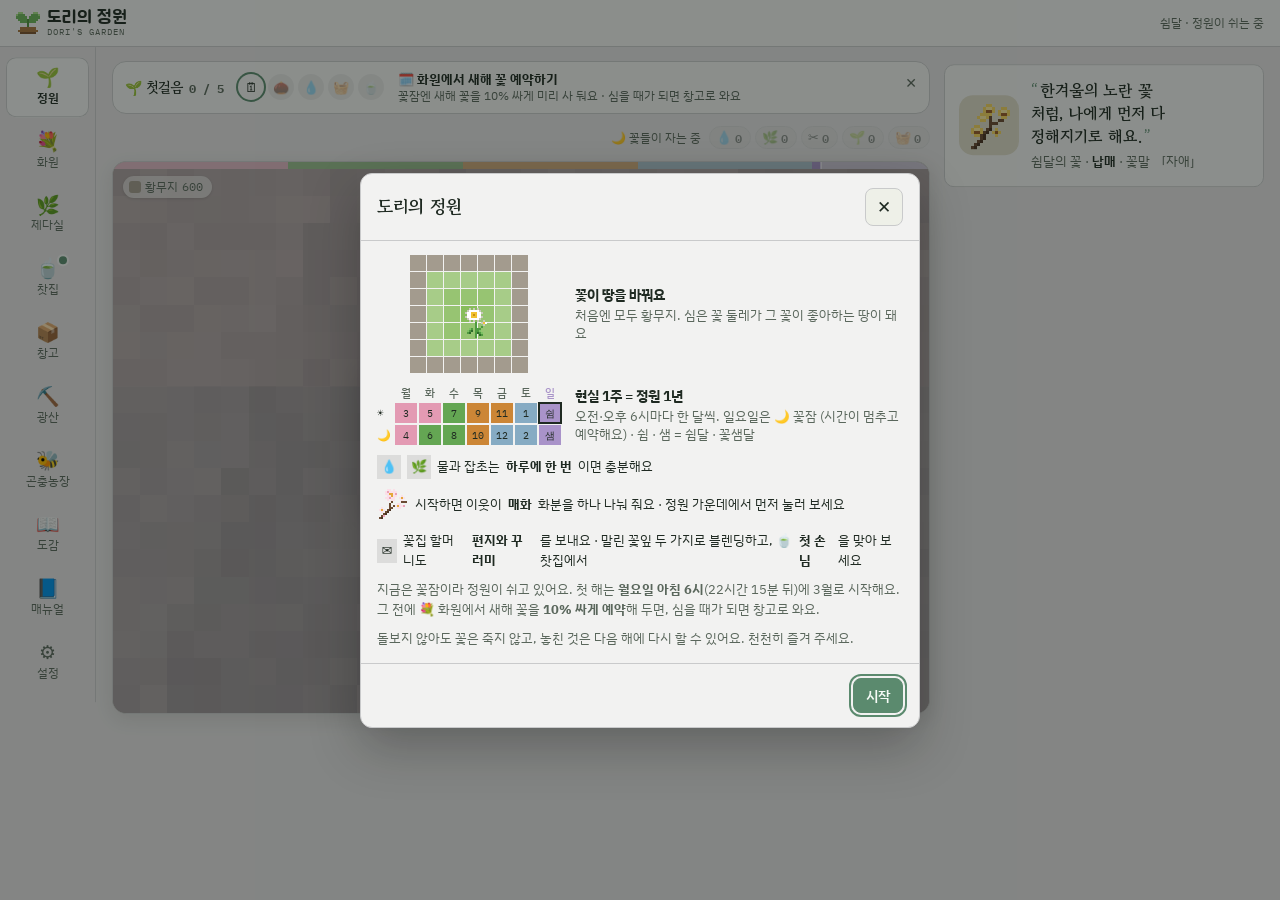
==== flower-land/index.html @ 753d3089 "refactor: index.html의 <style> 1,477줄을 style.css로 분리 — 배포 목록 · 개발 문서 반영 Co-Authored-By: Claude Fable " ====
<!doctype html>
<html lang="ko">
<head>
<meta charset="utf-8">
<meta name="viewport" content="width=device-width, initial-scale=1, viewport-fit=cover">
<meta name="description" content="꽃을 심으면 땅이 그 꽃의 땅으로 바뀌어요. 현실 1주가 정원의 1년인 느린 도트 정원 놀이.">
<meta name="robots" content="index, follow, noai, noimageai">
<link rel="icon" href="data:image/svg+xml,%3Csvg xmlns=%22http://www.w3.org/2000/svg%22 viewBox=%220 0 16 16%22 shape-rendering=%22crispEdges%22%3E%3Crect x=%227%22 y=%224%22 width=%222%22 height=%226%22 fill=%22%234f9a3a%22/%3E%3Crect x=%223%22 y=%223%22 width=%224%22 height=%222%22 fill=%22%238fd16a%22/%3E%3Crect x=%229%22 y=%222%22 width=%224%22 height=%222%22 fill=%22%238fd16a%22/%3E%3Crect x=%223%22 y=%2210%22 width=%2210%22 height=%224%22 fill=%22%23b5653a%22/%3E%3C/svg%3E">
<title>도리의 정원</title>
<!-- 링크 미리보기 (카카오톡 · 페이스북 · X 등). 이미지는 flower-land/tools/make-og.js로 다시 만듦 (10-17) -->
<link rel="canonical" href="https://ff-1204.github.io/doris-garden/">
<meta property="og:type" content="website">
<meta property="og:site_name" content="도리의 정원">
<meta property="og:locale" content="ko_KR">
<meta property="og:title" content="도리의 정원 · Dori's Garden">
<meta property="og:description" content="꽃을 심으면 땅이 그 꽃의 땅으로 바뀌어요. 현실 1주가 정원의 1년인 느린 도트 정원 놀이.">
<meta property="og:url" content="https://ff-1204.github.io/doris-garden/">
<meta property="og:image" content="https://ff-1204.github.io/doris-garden/og.png">
<meta property="og:image:type" content="image/png">
<meta property="og:image:width" content="1200">
<meta property="og:image:height" content="630">
<meta property="og:image:alt" content="꽃이 바꾼 땅 위에 꽃들이 핀 도트 정원과 활짝 열린 나무 대문">
<meta name="twitter:card" content="summary_large_image">
<link rel="preconnect" href="https://fonts.googleapis.com">
<link rel="preconnect" href="https://fonts.gstatic.com" crossorigin>
<link rel="stylesheet" href="https://fonts.googleapis.com/css2?family=Gowun+Batang:wght@400;700&family=Jua&family=IBM+Plex+Sans+KR:wght@400;500;600&family=IBM+Plex+Mono:wght@400;500&display=swap">
<link rel="stylesheet" href="style.css">
</head>
<body>

<div class="app">
  <header class="topbar">
    <button type="button" class="brand" id="brandBtn" title="정원으로" aria-label="도리의 정원 · 정원으로 가기"><svg class="logo-px" viewBox="0 0 11 10" width="24" height="22" shape-rendering="crispEdges" aria-hidden="true"><rect x="1" y="0" width="1" height="1" fill="#a6dc86"/><rect x="2" y="0" width="1" height="1" fill="#a6dc86"/><rect x="8" y="0" width="1" height="1" fill="#a6dc86"/><rect x="9" y="0" width="1" height="1" fill="#a6dc86"/><rect x="0" y="1" width="1" height="1" fill="#a6dc86"/><rect x="1" y="1" width="1" height="1" fill="#6db35a"/><rect x="2" y="1" width="1" height="1" fill="#6db35a"/><rect x="3" y="1" width="1" height="1" fill="#6db35a"/><rect x="7" y="1" width="1" height="1" fill="#6db35a"/><rect x="8" y="1" width="1" height="1" fill="#6db35a"/><rect x="9" y="1" width="1" height="1" fill="#6db35a"/><rect x="10" y="1" width="1" height="1" fill="#a6dc86"/><rect x="0" y="2" width="1" height="1" fill="#6db35a"/><rect x="1" y="2" width="1" height="1" fill="#6db35a"/><rect x="2" y="2" width="1" height="1" fill="#6db35a"/><rect x="3" y="2" width="1" height="1" fill="#6db35a"/><rect x="4" y="2" width="1" height="1" fill="#6db35a"/><rect x="6" y="2" width="1" height="1" fill="#6db35a"/><rect x="7" y="2" width="1" height="1" fill="#6db35a"/><rect x="8" y="2" width="1" height="1" fill="#6db35a"/><rect x="9" y="2" width="1" height="1" fill="#6db35a"/><rect x="10" y="2" width="1" height="1" fill="#6db35a"/><rect x="1" y="3" width="1" height="1" fill="#6db35a"/><rect x="2" y="3" width="1" height="1" fill="#6db35a"/><rect x="3" y="3" width="1" height="1" fill="#6db35a"/><rect x="4" y="3" width="1" height="1" fill="#6db35a"/><rect x="5" y="3" width="1" height="1" fill="#4f8f3e"/><rect x="6" y="3" width="1" height="1" fill="#6db35a"/><rect x="7" y="3" width="1" height="1" fill="#6db35a"/><rect x="8" y="3" width="1" height="1" fill="#6db35a"/><rect x="9" y="3" width="1" height="1" fill="#6db35a"/><rect x="2" y="4" width="1" height="1" fill="#6db35a"/><rect x="3" y="4" width="1" height="1" fill="#6db35a"/><rect x="4" y="4" width="1" height="1" fill="#6db35a"/><rect x="5" y="4" width="1" height="1" fill="#4f8f3e"/><rect x="6" y="4" width="1" height="1" fill="#6db35a"/><rect x="7" y="4" width="1" height="1" fill="#6db35a"/><rect x="8" y="4" width="1" height="1" fill="#6db35a"/><rect x="5" y="5" width="1" height="1" fill="#4f8f3e"/><rect x="5" y="6" width="1" height="1" fill="#4f8f3e"/><rect x="2" y="7" width="1" height="1" fill="#a5743f"/><rect x="3" y="7" width="1" height="1" fill="#a5743f"/><rect x="4" y="7" width="1" height="1" fill="#a5743f"/><rect x="5" y="7" width="1" height="1" fill="#a5743f"/><rect x="6" y="7" width="1" height="1" fill="#a5743f"/><rect x="7" y="7" width="1" height="1" fill="#a5743f"/><rect x="8" y="7" width="1" height="1" fill="#a5743f"/><rect x="1" y="8" width="1" height="1" fill="#a5743f"/><rect x="2" y="8" width="1" height="1" fill="#a5743f"/><rect x="3" y="8" width="1" height="1" fill="#a5743f"/><rect x="4" y="8" width="1" height="1" fill="#a5743f"/><rect x="5" y="8" width="1" height="1" fill="#a5743f"/><rect x="6" y="8" width="1" height="1" fill="#a5743f"/><rect x="7" y="8" width="1" height="1" fill="#a5743f"/><rect x="8" y="8" width="1" height="1" fill="#a5743f"/><rect x="9" y="8" width="1" height="1" fill="#a5743f"/><rect x="2" y="9" width="1" height="1" fill="#7a5230"/><rect x="3" y="9" width="1" height="1" fill="#7a5230"/><rect x="4" y="9" width="1" height="1" fill="#7a5230"/><rect x="5" y="9" width="1" height="1" fill="#7a5230"/><rect x="6" y="9" width="1" height="1" fill="#7a5230"/><rect x="7" y="9" width="1" height="1" fill="#7a5230"/><rect x="8" y="9" width="1" height="1" fill="#7a5230"/></svg><span class="logo-ttl" id="brandTitle" hidden></span><span class="bt"><b>도리의 정원</b><small>Dori's Garden</small></span></button>
    <div class="topinfo"><span id="topInfo"></span><span class="topseason" id="topSeason" hidden></span></div>
  </header>

  <div class="body">
    <main>
      <div class="feedback topfb" id="feedbackTop" role="status" hidden></div>
      <!-- 🌱 정원 -->
      <section class="panel on" id="p-garden" aria-label="정원">
        <div class="garden">
          <div class="stack" style="min-width:0">
            <div id="guideBox" class="today"></div>
            <div class="tray" id="tray" hidden></div>
            <div class="hintbar">
              <span class="msg" id="hint"></span>
              <span class="needs" id="needs" aria-label="돌봄이 필요한 꽃"></span>
            </div>
            <div class="mapwrap">
              <div class="mapframe">
                <div class="yearstrip" id="yearBox" role="img" aria-label="올해의 흐름"></div>
                <canvas id="map" aria-label="정원 지도"></canvas>
                <div class="ysky" id="yearSky" aria-hidden="true" hidden></div>
                <div class="emptyhint" id="emptyMap" hidden></div>
                <div class="snack" id="snack" role="status" hidden></div>
                <div class="legend2 on-map" id="legend2"></div>
                <div class="care-ring" id="careRing" hidden></div>
                <div class="v-bubble" id="visitorBubble" role="status" hidden></div>
              </div>
              <div class="emptyhint" id="restBanner" hidden><div class="box"><button type="button" class="iconbtn restclose" data-rest="close" aria-label="닫기">✕</button><b>🌙 꽃잠이에요</b><span class="muted rest-long" style="font-size: calc(13 * var(--u))">꽃들이 자고 있어요. 옮겨심기 · 번식 · 돌보기, 핀 채로 잠든 꽃 수확은 할 수 있어요. 블렌딩이나 새해 꽃 예약도 해 보세요.</span><span class="muted rest-short">옮겨심기 · 번식 · 돌보기 · 수확은 돼요</span></div></div>
            </div>
          </div>
          <div class="sidecol">
            <aside class="status idle" id="status" aria-label="꽃 상태창"></aside>
            <div id="today" class="today"></div>
          </div>
        </div>
      </section>

      <!-- 💐 화원 -->
      <section class="panel" id="p-shop" aria-label="화원"></section>
      <!-- 📦 창고 -->
      <section class="panel" id="p-store" aria-label="창고"></section>
      <!-- 🌿 제다실 (꽃잎 · 꽃방 · 블렌딩) -->
      <section class="panel" id="p-tearoom" aria-label="제다실"></section>
      <!-- 🍵 찻집 -->
      <section class="panel" id="p-cab" aria-label="찻집"></section>
      <!-- 📖 도감 (도감일지 · 기록 · 도감) -->
      <section class="panel" id="p-mine" aria-label="광산"></section>
      <section class="panel" id="p-forest" aria-label="작은 숲"></section>
      <section class="panel" id="p-farm" aria-label="곤충농장"></section>
      <section class="panel" id="p-dex" aria-label="도감과 기록"></section>
      <section class="panel" id="p-manual" aria-label="매뉴얼"></section>
      <section class="panel" id="p-settings" aria-label="설정">
        <div class="stack">
          <details class="card gardenlog" id="gardenLog"><summary><span class="gl-ic">📜</span><span class="gl-t"><b>정원 일지</b><small id="logLatest">올해 정원에서 생긴 일 · 쉼달에 한 해 기록으로 옮겨져요</small></span><span class="gl-n" id="logCount"></span><span class="gl-chev" aria-hidden="true">▾</span></summary><div class="logfilter" id="logFilter"></div><div class="logview" id="logView"></div><p class="gl-foot">쉼달이 시작되면 올해 일지는 도감·기록의 "기록"으로 옮겨져요</p></details>
          <div id="settingsBody"></div>
        </div>
      </section>
    </main>

    <nav class="tabs" role="tablist" aria-label="화면">
      <button type="button" role="tab" data-tab="garden" aria-selected="true"><span class="ic">🌱</span>정원</button>
      <button type="button" role="tab" data-tab="shop" aria-selected="false"><span class="ic">💐</span>화원</button>
      <button type="button" role="tab" data-tab="tearoom" aria-selected="false"><span class="ic">🌿</span>제다실</button>
      <button type="button" role="tab" data-tab="cab" aria-selected="false"><span class="ic">🍵<i class="tab-dot" id="inboxDot" hidden></i></span>찻집</button>
      <button type="button" role="tab" data-tab="store" aria-selected="false"><span class="ic">📦</span>창고</button>
      <button type="button" role="tab" data-tab="mine" aria-selected="false"><span class="ic">⛏️</span>광산</button>
      <button type="button" role="tab" data-tab="farm" aria-selected="false"><span class="ic">🐝</span>곤충농장</button>
      <button type="button" role="tab" data-tab="forest" aria-selected="false" hidden><span class="ic">🌳</span>숲</button>
      <button type="button" role="tab" data-tab="dex" aria-selected="false"><span class="ic">📖</span>도감</button>
      <button type="button" role="tab" data-tab="manual" aria-selected="false"><span class="ic">📘</span>매뉴얼</button>
      <button type="button" role="tab" data-tab="settings" aria-selected="false"><span class="ic">⚙️<i class="tab-dot" id="saveDot" hidden></i></span>설정</button>
    </nav>
  </div>
</div>

<button class="toast" id="toast" type="button"></button>
<div class="tip" id="tip" hidden></div>
<div id="modalRoot"></div>

<script src="engine.js"></script>
<script src="drive.js"></script>
<script src="sprites.js"></script>
<script src="decos.js"></script>
<script src="titles.js"></script>
<script src="app.js"></script>
<script src="app-journal.js"></script>
<script src="app-garden.js"></script>
<script src="app-shop.js"></script>
<script src="app-teashop.js"></script>
<script src="app-forest.js"></script>
<script src="app-farm.js"></script>
<script src="app-dex.js"></script>
<script src="app-inbox.js"></script>
<script src="app-manual.js"></script>
<script src="app-cloud.js"></script>
<script src="app-main.js"></script>
</body>
</html>
---- flower-land/style.css ----
/* 도리의 정원 화면 스타일 — index.html이 부름 (예전엔 index.html <style> 안에 있었음, 10-31 분리). 정책 문서는 policy.css */
/* Layout: 위 막대(날짜·계절 시계·돈) + 탭 8개(정원·화원·제다실·찻집·창고·도감기록·매뉴얼·설정). PC는 왼쪽 탭과 오른쪽 상태창, 휴대폰은 아래 탭과 아래에서 올라오는 상태창 */
:root {
  --bg: #eef0e8; --panel0: #f8f9f4; --sunk0: #e4e8de; --ink: #1f2a22; --muted: #5a675c; --line0: #d2d9cc;
  --accent: #5b8a6e; --accent-ink: #f6fbf7; --good: #3f7f4a; --warn: #a8652a;
  --spring: #e39ab3; --summer: #64a653; --autumn: #cc8636; --winter: #86abc3; --rest: #a993c9; --seed: #8a6a44;
  --font-display: "Gowun Batang", "Nanum Myeongjo", serif;
  --font-body: "IBM Plex Sans KR", "Malgun Gothic", "Apple SD Gothic Neo", system-ui, sans-serif;
  --font-data: "IBM Plex Mono", ui-monospace, Consolas, monospace;
  --nav-h: 60px;
  /* P28-01 큰 글씨: 모든 글자 크기는 --u(1/16 rem × --fs) 기준 — 브라우저 글자 크기 설정과 곱해짐. 큰 글씨면 <html data-big> → --fs 1.25 */
  --fs: 1; --u: calc(var(--fs) * 0.0625rem);
}
@media (prefers-color-scheme: dark) { :root:not([data-theme="light"]) {
  --bg: #131814; --panel0: #1b221d; --sunk0: #232c25; --ink: #e4eae1; --muted: #98a59a; --line0: #2e3831; --accent: #8fc4a3; --accent-ink: #10241a; --good: #79c287; --warn: #e0a066; --seed: #c49a6a; color-scheme: dark;
} }
:root[data-theme="dark"] { --bg: #131814; --panel0: #1b221d; --sunk0: #232c25; --ink: #e4eae1; --muted: #98a59a; --line0: #2e3831; --accent: #8fc4a3; --accent-ink: #10241a; --good: #79c287; --warn: #e0a066; --seed: #c49a6a; color-scheme: dark; }

* { box-sizing: border-box; }
html, body { height: 100%; }
/* 계절 바탕: 카드·지도는 그대로, 뒤 바탕만 계절 색을 아주 옅게 섞음 */
:root { --season-c: var(--bg); --season-amt: 15%; }
/* 카드·막대·선도 같은 계절 색을 아주 조금씩 머금게 (배경과 어울리게) */
:root { --panel: color-mix(in srgb, var(--season-c) 7%, var(--panel0)); --sunk: color-mix(in srgb, var(--season-c) 14%, var(--sunk0)); --line: color-mix(in srgb, var(--season-c) 22%, var(--line0)); }
:root[data-season="0"] { --season-c: var(--spring); }
:root[data-season="1"] { --season-c: var(--summer); }
:root[data-season="2"] { --season-c: var(--autumn); }
:root[data-season="3"] { --season-c: var(--winter); }
:root[data-season="4"] { --season-c: var(--rest); }
@media (prefers-color-scheme: dark) { :root:not([data-theme="light"]) { --season-amt: 9%; } }
:root[data-theme="dark"] { --season-amt: 9%; }
:root.season-anim body { transition: background-color 3s ease; }   /* 처음 열 때는 바로, 계절이 바뀔 때만 천천히 */
body { background: var(--bg); background-color: color-mix(in srgb, var(--season-c) var(--season-amt), var(--bg)); color: var(--ink); font-family: var(--font-body); font-size: calc(14 * var(--u)); line-height: 1.5; }
button, select, input { font: inherit; color: inherit; }
button { cursor: pointer; }
button:focus-visible, select:focus-visible, input:focus-visible, [tabindex]:focus-visible { outline: 2px solid var(--accent); outline-offset: 2px; }
.data { font-family: var(--font-data); font-variant-numeric: tabular-nums; }
.muted { color: var(--muted); }
.label { font-size: calc(11 * var(--u)); letter-spacing: .08em; text-transform: uppercase; color: var(--muted); }
h2 { font-family: var(--font-display); font-size: calc(20 * var(--u)); margin: 0; font-weight: 700; text-wrap: balance; }
h3 { font-family: var(--font-display); font-size: calc(16 * var(--u)); margin: 0; font-weight: 700; }
.stars { color: #d39b12; letter-spacing: -1px; white-space: nowrap; }
.dot { width: 12px; height: 12px; border-radius: 50%; flex: none; box-shadow: inset 0 0 0 1px rgba(0,0,0,.22); display: inline-block; }

/* ── 전체 틀 */
.app { min-height: 100%; display: grid; grid-template-rows: auto 1fr auto; }
.topbar { position: sticky; top: env(safe-area-inset-top, 0px); z-index: 21; background: var(--panel); border-bottom: 1px solid var(--line); padding: 9px 16px; display: grid; grid-template-columns: auto 1fr; align-items: center; gap: 12px; }
.topinfo { justify-self: end; font-size: calc(12 * var(--u)); color: var(--muted); text-align: right; line-height: 1.35; display: flex; align-items: center; gap: 10px; }
.toptitle { display: inline-flex; align-items: center; gap: 5px; border: 1px solid var(--line); background: var(--sunk); padding: 1px 8px 1px 2px; font-size: calc(12 * var(--u)); color: var(--ink); }   /* P19-05-05 대표 칭호 */
.toptitle[hidden] { display: none; }
/* P28-05-01 🌱 정원 등급 (M1-4): 이름 + 얇은 진행 막대, 좁으면 등급 숫자만 · 느긋하게 보기면 숨음 */
.topgrade { display: inline-flex; align-items: center; gap: 5px; border: 1px solid var(--line); background: var(--sunk); padding: 1px 7px 1px 5px; font-size: calc(12 * var(--u)); color: var(--ink); white-space: nowrap; }
.topgrade[hidden] { display: none; }
.topgrade .tg-n { display: none; font-family: var(--font-data); font-weight: 600; }
.topgrade .tg-bar { width: 32px; height: 4px; background: color-mix(in srgb, var(--line) 80%, transparent); flex: none; }
.topgrade .tg-bar b { display: block; height: 100%; background: var(--good); }
@media (max-width: 640px) { .topinfo { flex-wrap: wrap; row-gap: 3px; } .topgrade .tg-name { display: none; } .topgrade .tg-n { display: inline; } .topgrade .tg-bar { width: 20px; } }
.topcloud { display: inline-flex; align-items: center; gap: 4px; border: 1px solid var(--line); background: var(--sunk); padding: 1px 7px 1px 5px; font-size: calc(12 * var(--u)); color: var(--muted); }   /* P20-04-02 ☁️ 드라이브 저장 표시 */
.topcloud small { font-size: calc(11 * var(--u)); }
.topcloud.warn { color: var(--val-down); border-color: color-mix(in srgb, var(--val-down) 45%, var(--line)); }
.topcloud[hidden] { display: none; }
@media (max-width: 640px) { .topcloud small { display: none; } .topcloud.warn::after { content: '!'; font-weight: 700; } }   /* 좁은 화면은 ☁️만 (알릴 것이 있으면 !) */
/* P31-02 ✉️ 편지함: 아이콘만 · 안 읽은 것이 있으면 오른쪽 위 점 하나 (수 배지 없음) */
.topinbox { position: relative; display: inline-flex; align-items: center; border: 1px solid var(--line); background: var(--sunk); padding: 1px 6px; font-size: calc(12 * var(--u)); line-height: 1.35; color: var(--ink); }
.topinbox.on::after { content: ''; position: absolute; top: -3px; right: -3px; width: 7px; height: 7px; background: var(--accent); border: 1px solid var(--panel); }
.ib-wrap { gap: 10px; }
.ib-tabs { justify-self: center; align-self: center; }
.ib-list { display: flex; flex-direction: column; gap: 2px; max-height: min(56vh, 460px); overflow-y: auto; }
.ib-row { position: relative; display: grid; grid-template-columns: 24px 1fr auto auto; align-items: center; gap: 8px; padding: 7px 10px 7px 6px; border: 0; border-bottom: 1px solid var(--line); background: none; text-align: left; font-size: calc(13 * var(--u)); color: var(--ink); width: 100%; }
.ib-row .li { text-align: center; }
.ib-row .lt { word-break: keep-all; }
.ib-row .d { font-size: calc(11.5 * var(--u)); color: var(--muted); white-space: nowrap; }
.ib-letter { cursor: pointer; }
.ib-letter:hover { background: var(--sunk); }
.ib-t { display: flex; flex-direction: column; min-width: 0; }
.ib-t small { color: var(--muted); font-size: calc(12 * var(--u)); overflow: hidden; text-overflow: ellipsis; white-space: nowrap; }
.ib-gift { font-size: calc(13 * var(--u)); }
.ib-new { position: absolute; left: 1px; top: 50%; width: 5px; height: 5px; margin-top: -2px; background: var(--accent); }
.ib-more { text-align: center; padding-top: 6px; }
.ib-dex { justify-self: center; align-self: center; }
@media (max-width: 640px) { .topbar { grid-template-columns: 1fr; gap: 3px; padding-block: 8px; } .brand { justify-self: start; } .topinfo { justify-self: start; text-align: left; font-size: calc(11.5 * var(--u)); } }
.wallet { display: inline-flex; align-items: center; gap: 5px; border: 1px solid var(--line); background: var(--panel); border-radius: 999px; padding: 3px 12px; font-family: var(--font-data); font-weight: 600; font-size: calc(14 * var(--u)); white-space: nowrap; }
/* 로고: 도트 새싹 + 둥근 글씨 */
.brand { display: inline-flex; align-items: center; gap: 7px; white-space: nowrap; border: 0; background: none; padding: 2px 4px 2px 0; margin: -2px 0; color: inherit; text-align: left; cursor: pointer; justify-self: start; }   /* 왼쪽에 작게 (10-05) · 누르면 정원으로 (10-17) */
.brand:hover .bt b { color: var(--accent); }
.brand .logo-px { flex: none; image-rendering: pixelated; }
.brand .logo-ttl { flex: none; display: inline-flex; }   /* P19-05-05 대표 칭호는 로고 자리에 (10-30 — 위 막대 칭호 단추는 뺌) */
.brand .logo-ttl img { display: block; }
.brand.has-ttl .logo-px { display: none; }
.brand .bt { display: grid; line-height: 1.05; }
.brand .bt b { font-family: "Jua", var(--font-display); font-weight: 400; font-size: calc(18 * var(--u)); letter-spacing: .02em; color: var(--ink); }
.brand .bt small { font-family: var(--font-data); font-size: calc(8.5 * var(--u)); letter-spacing: .12em; color: var(--muted); text-transform: uppercase; }
@media (max-width: 420px) { .brand .bt b { font-size: calc(17 * var(--u)); } }
.money { font-family: var(--font-data); font-weight: 500; white-space: nowrap; }
.iconbtn { border: 1px solid var(--line); background: var(--bg); border-radius: 8px; width: 38px; height: 38px; display: grid; place-items: center; font-size: calc(17 * var(--u)); flex: none; }
.iconbtn:hover { border-color: var(--muted); }

.body { display: grid; grid-template-columns: 1fr; min-height: 0; }
nav.tabs { position: fixed; left: 0; right: 0; bottom: 0; z-index: 20; background: var(--panel); border-top: 1px solid var(--line); display: grid; grid-auto-flow: column; grid-auto-columns: minmax(0, 1fr); padding-bottom: env(safe-area-inset-bottom, 0px); }   /* P30-01-03 🌳 숲 탭이 생기면 8 → 9칸 (숨긴 탭은 칸을 차지하지 않음) */
nav.tabs button[hidden] { display: none; }
nav.tabs button { border: 0; background: none; padding: 8px 2px 9px; display: grid; justify-items: center; gap: 1px; font-size: calc(12 * var(--u)); color: var(--muted); }
nav.tabs button .ic { font-size: calc(19 * var(--u)); line-height: 1.1; }
nav.tabs button .ic { position: relative; }
.tab-dot { position: absolute; top: -2px; right: -7px; width: 8px; height: 8px; border-radius: 50%; background: var(--accent); box-shadow: 0 0 0 2px var(--panel); }   /* 10-30: 📦 창고 = 새 편지 · 소식, ⚙️ 설정 = 드라이브 저장 상태(초록 저장됨 · 빨강 못 함) */
.tab-dot.ok { background: var(--good); }
.tab-dot.bad { background: var(--val-down); }
.tab-dot[hidden] { display: none; }
nav.tabs button[aria-selected="true"] { color: var(--ink); font-weight: 600; box-shadow: inset 0 2px 0 var(--accent); }
@media (min-width: 900px) {
  .app { grid-template-rows: auto 1fr; }
  .body { grid-template-columns: 96px minmax(0, 1fr); }
  main { padding-bottom: 24px; }
  nav.tabs { position: sticky; top: var(--top-h, 61px); bottom: auto; left: auto; right: auto; align-self: start; grid-auto-flow: row; grid-template-columns: 1fr; border-top: 0; border-right: 1px solid var(--line); background: transparent; padding: 10px 6px; gap: 4px; order: -1; }
  nav.tabs button { padding: 10px 4px; border-radius: 10px; }
  nav.tabs button[aria-selected="true"] { background: var(--panel); box-shadow: inset 0 0 0 1px var(--line); }
}
main { min-width: 0; padding-block: 14px calc(var(--nav-h) + 24px + env(safe-area-inset-bottom, 0px)); padding-inline: 16px; }
.panel { display: none; }
.panel.on { display: block; }
.card { background: var(--panel); border: 1px solid var(--line); border-radius: 10px; padding: 14px; }
.stack { display: grid; gap: 12px; }
.row { display: flex; align-items: center; gap: 8px; flex-wrap: wrap; }
.btn { border: 1px solid var(--line); background: var(--panel); border-radius: 8px; padding: 6px 12px; }
.btn:hover:not(:disabled) { border-color: var(--muted); }
.btn.primary { background: var(--accent); border-color: var(--accent); color: var(--accent-ink); font-weight: 600; }
.btn:disabled { opacity: .5; cursor: default; }
.btn.small { padding: 3px 9px; font-size: calc(13 * var(--u)); }
.chip { display: inline-flex; align-items: center; gap: 4px; font-size: calc(12 * var(--u)); padding: 2px 8px; border-radius: 999px; background: var(--sunk); color: var(--muted); white-space: nowrap; }
.chip.good { color: var(--good); }
.chip.accent { color: var(--accent); }
.empty { color: var(--muted); padding: 10px 0; }
.note { font-size: calc(13 * var(--u)); color: var(--muted); margin: 0; }

/* ── 정원 */
.garden { display: grid; grid-template-columns: minmax(0, 1fr); gap: 14px; }
@media (min-width: 1180px) { .garden { grid-template-columns: minmax(0, 1fr) 320px; } }
.toolbar { display: flex; flex-wrap: wrap; gap: 6px; align-items: center; }
.tool { display: inline-flex; align-items: center; gap: 5px; border: 1px solid var(--line); background: var(--panel); border-radius: 999px; padding: 6px 11px; white-space: nowrap; }
.tool:hover:not(:disabled) { border-color: var(--muted); }
.tool[aria-pressed="true"] { border-color: var(--accent); box-shadow: inset 0 0 0 1px var(--accent); }
.tool:disabled { opacity: .45; cursor: default; }
.tool .n { font-family: var(--font-data); font-size: calc(12 * var(--u)); color: var(--muted); }
.plantsel { border: 1px solid var(--line); background: var(--panel); border-radius: 999px; padding: 6px 10px; max-width: 100%; }
.subbar { display: flex; flex-wrap: wrap; gap: 6px 14px; align-items: center; font-size: calc(13 * var(--u)); color: var(--muted); }
.seg { display: inline-flex; border: 1px solid var(--line); border-radius: 8px; overflow: hidden; }
.seg button { border: 0; background: var(--panel); padding: 3px 10px; font-size: calc(13 * var(--u)); }
.seg button[aria-pressed="true"] { background: var(--sunk); color: var(--ink); font-weight: 600; }
.care-ring { position: absolute; inset: 0; pointer-events: none; z-index: 4; }   /* 꽃 둘레 돌보기 단추 (10-06) */
.ring-btn { pointer-events: auto; position: absolute; width: 36px; height: 36px; margin: -18px 0 0 -18px; border-radius: 50%; border: 2px solid var(--k); background: var(--panel); display: grid; place-items: center; font-size: calc(17 * var(--u)); padding: 0; cursor: pointer; box-shadow: 0 3px 10px rgba(40,30,20,.22); animation: ringPop .22s ease both; animation-delay: var(--d); }
.ring-btn.lack { border-style: dashed; filter: grayscale(.85); opacity: .75; }   /* ⑯ 도구가 없는 돌보기 (10-06) */
.ring-btn .ring-lack { position: absolute; right: -4px; bottom: -4px; width: 16px; height: 16px; border-radius: 50%; background: var(--panel); border: 1px solid var(--line); font-size: calc(12 * var(--u)); line-height: 14px; font-style: normal; color: var(--muted); }
.ring-btn:hover { background: color-mix(in srgb, var(--k) 14%, var(--panel)); transform: scale(1.08); }
@keyframes ringPop { from { opacity: 0; transform: scale(.4); } to { opacity: 1; transform: none; } }
@media (prefers-reduced-motion: reduce) { .ring-btn { animation: none; } }
/* P30-06-02 🐾 특별 손님 말풍선 — 네모 칸 (P16-14) */
.v-bubble { position: absolute; z-index: 5; display: flex; gap: 8px; align-items: center; max-width: min(280px, calc(100% - 12px)); padding: 7px 10px; background: var(--panel); border: 2px solid #8a7f72; box-shadow: 0 3px 10px rgba(40,30,20,.22); font-size: calc(13 * var(--u)); line-height: 1.35; animation: ringPop .2s ease both; }
.v-bubble::after { content: ''; position: absolute; left: var(--tail, 50%); bottom: -8px; width: 10px; height: 10px; margin-left: -5px; background: var(--panel); border: 2px solid #8a7f72; border-top: 0; border-left: 0; transform: rotate(45deg); }
.v-bubble.below::after { bottom: auto; top: -8px; transform: rotate(-135deg); }
.v-bubble .vb-main { display: flex; flex-direction: column; min-width: 0; }
.v-bubble .vb-line { color: var(--ink); }
.v-bubble small { font-size: calc(11 * var(--u)); }
.v-bubble[hidden] { display: none; }
@media (prefers-reduced-motion: reduce) { .v-bubble { animation: none; } }
.mapframe { position: relative; border-radius: 14px; overflow: hidden; border: 1px solid var(--line); background: #a39b8e; box-shadow: 0 6px 18px rgba(40, 30, 20, .10); }
canvas#map { display: block; width: 100%; touch-action: none; cursor: crosshair; }
.feedback { min-height: 22px; font-size: calc(13 * var(--u)); color: var(--muted); }
.feedback.warn { color: var(--warn); }
.topfb { background: var(--panel); border: 1px solid var(--line); border-radius: 10px; padding: 7px 8px 7px 14px; color: var(--ink); display: flex; align-items: center; gap: 10px; flex-wrap: wrap;
  position: fixed; z-index: 40; top: calc(env(safe-area-inset-top, 0px) + 64px); left: 50%; transform: translateX(-50%); width: min(560px, calc(100% - 32px)); box-shadow: 0 6px 18px rgba(0,0,0,.14); }   /* 10-24: 내용을 밀지 않게 떠 있음 (QA 1회차) */
.topfb[hidden] { display: none; }
.topfb.warn { color: var(--warn); }
.topfb button, .snack button { border: 0; border-radius: 999px; padding: 3px 11px; font-size: calc(13 * var(--u)); font-weight: 600; }
.topfb button { background: var(--accent); color: var(--accent-ink); }

/* 오늘의 정원, 첫걸음 */
.today { display: grid; gap: 8px; }
.today:empty { display: none; }
.todo { display: flex; flex-wrap: wrap; gap: 8px; }
.todo .item { display: flex; align-items: center; gap: 8px; background: var(--panel); border: 1px solid var(--line); border-radius: 10px; padding: 6px 6px 6px 10px; font-size: calc(13.5 * var(--u)); }
.todo .item .ic { font-size: calc(17 * var(--u)); }
.todo .calm { color: var(--muted); font-size: calc(13.5 * var(--u)); padding: 4px 2px; display: flex; gap: 8px; align-items: center; flex-wrap: wrap; }
.guide { position: relative; background: var(--panel); border: 1px solid var(--line); border-radius: 14px; padding: 9px 34px 9px 12px; display: flex; flex-wrap: wrap; align-items: center; gap: 8px 14px; }
.guide .gd-t { font-family: var(--font-display); font-weight: 700; font-size: calc(14 * var(--u)); white-space: nowrap; }
.guide .gd-t .data { font-size: calc(12 * var(--u)); color: var(--muted); margin-left: 2px; }
.guide .gd-steps { display: inline-flex; gap: 4px; }
.guide .gd-steps i { width: 26px; height: 26px; border-radius: 50%; display: grid; place-items: center; font-style: normal; font-size: calc(13 * var(--u)); background: var(--sunk); opacity: .55; }
.guide .gd-steps i.done { opacity: .9; background: color-mix(in srgb, var(--accent) 16%, var(--panel)); }
.guide .gd-steps i.now { opacity: 1; background: var(--panel); box-shadow: 0 0 0 2px var(--accent); }
.guide .gd-now { flex: 1; min-width: 180px; display: grid; font-size: calc(13 * var(--u)); line-height: 1.35; }
.guide .gd-now small { font-size: calc(11.5 * var(--u)); color: var(--muted); }
.guide .x { position: absolute; top: 6px; right: 6px; border: 0; background: none; color: var(--muted); font-size: calc(14 * var(--u)); padding: 4px 6px; }

/* 도구 묶음 */
.dock { display: flex; flex-wrap: wrap; gap: 8px; align-items: stretch; }
.dock .grp { display: inline-flex; gap: 2px; padding: 3px; border-radius: 12px; background: var(--sunk); flex-wrap: wrap; }
.dock .tool { position: relative; border: 0; background: transparent; flex-direction: column; gap: 1px; padding: 5px 9px; border-radius: 9px; font-size: calc(12 * var(--u)); min-width: 56px; color: var(--muted); }
.dock .tool .ic { font-size: calc(18 * var(--u)); line-height: 1.2; }
.dock .tool:hover:not(:disabled) { background: color-mix(in srgb, var(--panel) 60%, transparent); color: var(--ink); }
.dock .tool[aria-pressed="true"] { background: var(--panel); color: var(--ink); font-weight: 600; box-shadow: 0 1px 3px rgba(0,0,0,.12), inset 0 0 0 1.5px var(--accent); }
.dock .tool .badge { position: absolute; top: 2px; right: 4px; font-family: var(--font-data); font-size: calc(10 * var(--u)); background: var(--accent); color: var(--accent-ink); border-radius: 999px; padding: 0 5px; line-height: 15px; }
.tray { display: flex; gap: 6px; flex-wrap: wrap; align-items: center; }
.tray[hidden] { display: none; }
.seedchip { display: inline-flex; align-items: center; gap: 6px; border: 1px solid var(--line); background: var(--panel); border-radius: 999px; padding: 5px 12px; font-size: calc(13.5 * var(--u)); }
.seedchip.none { color: var(--muted); }   /* 심기 모드 처음엔 "선택 안 함" (10-06) */
.seedchip.none[aria-pressed="true"] { color: var(--ink); }
#tray.nudge .seedchip:not(.none) { animation: nudge .5s ease 2; }   /* 고르지 않고 빈 칸을 누르면 꽃 칩이 살짝 흔들림 */
@keyframes nudge { 0%, 100% { transform: none; } 30% { transform: translateY(-3px); } 60% { transform: translateY(1px); } }
@media (prefers-reduced-motion: reduce) { #tray.nudge .seedchip:not(.none) { animation: none; outline: 2px solid var(--accent); } }
.seedchip[aria-pressed="true"] { border-color: var(--accent); box-shadow: inset 0 0 0 1px var(--accent); font-weight: 600; }
.hintbar { display: flex; flex-wrap: wrap; align-items: center; justify-content: flex-end; gap: 6px 14px; font-size: calc(13 * var(--u)); }   /* 상자 없이: 숫자와 날짜만 지도 위 오른쪽에 */
.hintbar .msg { flex: 1 1 260px; min-width: 0; font-weight: 600; }
.hintbar .msg[hidden] { display: none; }
.hintbar .opts { display: flex; flex-wrap: wrap; gap: 6px 14px; align-items: center; color: var(--muted); }
.needs { display: inline-flex; flex-wrap: wrap; gap: 4px; }
.needs .nd { display: inline-flex; align-items: center; gap: 3px; border: 1px solid var(--line); background: var(--sunk); border-radius: 999px; padding: 1px 8px 1px 6px; font-size: calc(13 * var(--u)); color: var(--ink); }
.needs .nd.on:hover { box-shadow: inset 0 0 0 1px var(--k); }
.needs .nd b { font-family: var(--font-data); font-size: calc(12 * var(--u)); font-weight: 600; }
.needs .nd.on { border-color: var(--k); background: color-mix(in srgb, var(--k) 14%, var(--panel)); }
.needs .nd.on b { color: var(--k); }
.btn.care { background: var(--k); border-color: var(--k); color: #fff; font-weight: 600; }
.btn.care:hover { filter: brightness(1.08); }
.needs .nd:not(.on) { opacity: .45; }
.needs .nd.nd-all { font-weight: 600; white-space: nowrap; padding: 1px 9px; }   /* P28-11 모두 물 주기 · 모두 거두기 (칩과 같은 줄) */

/* 지도 위 */
.snack { position: absolute; left: 50%; bottom: 12px; transform: translateX(-50%); background: rgba(28,36,30,.94); color: #f2f5ef; border-radius: 999px; padding: 7px 8px 7px 14px; font-size: calc(13.5 * var(--u)); display: flex; align-items: center; gap: 10px; max-width: calc(100% - 24px); box-shadow: 0 6px 18px rgba(0,0,0,.2); }
.snack[hidden] { display: none; }
.snack.warn { background: rgba(122,64,24,.95); }
.snack button { background: rgba(255,255,255,.18); color: inherit; }
/* P30-05-02 🗓️ 올해만 오는 날씨: 지도 위 반투명 도트 한 겹 — 타일은 16×3배(성긴 타일은 칸이 2 · 3배 — 흐르는 거리가 칸의 배수라 이음매 없음) · 큰 그림은 16의 정수배, 아주 느리게 흐르고 움직임 줄이기면 멈춤 (깜빡임 없음) */
.ysky { position: absolute; left: 0; right: 0; pointer-events: none; overflow: hidden; }
.ysky[hidden] { display: none; }
.ys-tile { position: absolute; inset: 0; background-repeat: repeat; background-size: 48px 48px; image-rendering: pixelated; opacity: .6; animation: ys-fall 240s linear infinite; }
.ys-tile.ys-side { animation-name: ys-side; opacity: .55; background-position: 0 30%; }
.ys-tile.ys-float { animation-name: ys-float; animation-duration: 300s; opacity: .8; }
@keyframes ys-fall { from { background-position: 0 0; } to { background-position: var(--p) calc(var(--p) * 4); } }
@keyframes ys-side { from { background-position: 0 30%; } to { background-position: calc(var(--p) * 4) 30%; } }
@keyframes ys-float { from { background-position: 0 0; } to { background-position: calc(var(--p) * 2) calc(var(--p) * -1); } }
.ys-big { position: absolute; image-rendering: pixelated; opacity: .55; }
.ys-big.ys-top { left: 50%; top: 0; transform: translateX(-50%); }
.ys-big.ys-right { right: 6%; top: 4%; opacity: .7; }
.ys-big.ys-left { left: 4%; top: 4%; opacity: .6; }
@media (prefers-reduced-motion: reduce) { .ys-tile { animation: none; } }
.emptyhint { position: absolute; inset: 0; display: grid; place-items: center; pointer-events: none; padding: 16px; }
.emptyhint[hidden] { display: none; }
.emptyhint .box { pointer-events: auto; background: color-mix(in srgb, var(--panel) 94%, transparent); border: 1px solid var(--line); border-radius: 12px; padding: 16px 18px; text-align: center; display: grid; gap: 8px; max-width: 320px; box-shadow: 0 8px 24px rgba(0,0,0,.12); }
.emptyhint .box b { font-family: var(--font-display); font-size: calc(16 * var(--u)); }
.tip { position: fixed; z-index: 45; pointer-events: none; background: var(--panel); color: var(--ink); border: 1px solid var(--line); border-radius: 8px; padding: 6px 9px; font-size: calc(12.5 * var(--u)); box-shadow: 0 6px 18px rgba(0,0,0,.15); max-width: 250px; line-height: 1.45; }
.tip[hidden] { display: none; }
.legend2 { display: flex; flex-wrap: wrap; gap: 6px; font-size: calc(12 * var(--u)); color: var(--muted); align-items: center; }
.legend2 span { display: inline-flex; align-items: center; gap: 4px; }
.legend2 .lg-t { font-family: var(--font-display); font-weight: 700; font-size: calc(13 * var(--u)); color: var(--ink); margin-right: 2px; }
.legend2 .lg-chip { border: 1px solid var(--line); background: var(--panel); border-radius: 999px; padding: 2px 9px 2px 6px; color: var(--ink); }
.legend2 .lg-chip.barren { color: var(--muted); background: transparent; }
.legend2 .lg-chip .data { color: var(--muted); }
/* 땅 범례는 지도 위 왼쪽 위에 반투명하게 (10-06): 지도 아래 줄을 없애 화면이 짧아짐 */
.legend2.on-map { position: absolute; top: 14px; left: 10px; right: 10px; z-index: 2; pointer-events: none; gap: 4px; }
.legend2.on-map .lg-chip { background: color-mix(in srgb, var(--panel) 78%, transparent); backdrop-filter: blur(3px); border-color: transparent; box-shadow: 0 1px 3px rgba(0,0,0,.12); font-size: calc(11.5 * var(--u)); padding: 1px 8px 1px 5px; }
.legend2.on-map .lg-chip.barren { background: color-mix(in srgb, var(--panel) 55%, transparent); }
/* 좁은 화면은 지도 아래 한 줄로 — 땅이 많아 두 줄이 되면 위쪽 꽃을 가려서 (QA 20회차) */
@media (max-width: 600px) { .mapwrap { min-width: 0; } .legend2.on-map { position: static; flex-wrap: nowrap; overflow-x: auto; scrollbar-width: none; pointer-events: auto; padding: 5px 8px; background: var(--panel); border-top: 1px solid var(--line); } .legend2.on-map::-webkit-scrollbar { display: none; } .legend2.on-map .lg-chip { flex: none; white-space: nowrap; backdrop-filter: none; box-shadow: none; border-color: var(--line); background: var(--panel); } .legend2.on-map .lg-chip.barren { background: transparent; } }
/* 돌볼 꽃 칩 앞 한마디 */
.needs { align-items: center; }
.needs .nd-say { font-size: calc(12 * var(--u)); color: var(--muted); margin-right: 4px; }
.seasonchip { font-size: calc(11 * var(--u)); padding: 1px 7px; border-radius: 999px; color: #fff; margin-right: 6px; vertical-align: 1px; font-weight: 600; }
.filter { display: inline-flex; align-items: center; gap: 6px; font-size: calc(13 * var(--u)); color: var(--muted); }
.filter input { accent-color: var(--accent); width: 16px; height: 16px; }
#restBanner { place-items: end center; }   /* 꽃잠에도 꽃을 눌러 돌보니 지도 아래쪽에 (P04-01-09) */
#restBanner .box { position: relative; padding-top: 18px; }
#restBanner .rest-short { display: none; }
/* 좁은 화면은 지도 밖 아래 한 줄 띠로 — 지도를 가리지 않게 (QA 19회차) */
@media (max-width: 600px) { #restBanner:not([hidden]) { position: static; display: block; padding: 6px 0 0; } #restBanner .box { max-width: none; display: flex; align-items: center; gap: 8px; padding: 6px 38px 6px 12px; text-align: left; box-shadow: none; } #restBanner .box b { font-size: calc(14 * var(--u)); white-space: nowrap; } #restBanner .rest-long { display: none; } #restBanner .rest-short { display: inline; font-size: calc(12 * var(--u)); white-space: nowrap; overflow: hidden; text-overflow: ellipsis; } #restBanner .restclose { top: 50%; margin-top: -14px; } }
.restclose { position: absolute; top: 4px; right: 4px; width: 28px; height: 28px; font-size: calc(13 * var(--u)); }

/* 상태창 (P14) */
.status { background: var(--panel); border: 1px solid var(--line); border-radius: 10px; padding: 14px; display: grid; gap: 10px; align-content: start; }
.sidecol { display: grid; gap: 14px; align-content: start; min-width: 0; }
@media (min-width: 1180px) { .sidecol { position: sticky; top: 64px; align-self: start; max-height: calc(100vh - 76px); overflow-y: auto; scrollbar-width: thin; } }   /* 넓은 화면: 지도를 내려도 상태창이 보임 */
@media (max-width: 1179px) { .sidecol { display: contents; } }   /* .sidecol 기본 규칙 뒤에 있어야 이김 · 10-30 사용자: 🗓️ 이번 주 목표는 휴대폰에서도 지도 아래 */   /* 10-30: 퀘스트 · 주간 목표 띠는 오른쪽 칸(상태창 아래)으로 — 한 칸 화면에선 전처럼 지도 위에 */
/* 정원 일지: 상태창과 같은 카드 머리 */
.gardenlog summary { display: flex; align-items: center; gap: 10px; cursor: pointer; list-style: none; }
.gardenlog summary::-webkit-details-marker { display: none; }
.gardenlog .gl-ic { flex: none; width: 38px; height: 38px; border-radius: 12px; display: grid; place-items: center; font-size: calc(19 * var(--u)); background: var(--sunk); }
.gardenlog .gl-t { display: grid; line-height: 1.3; min-width: 0; }
.gardenlog .gl-t b { font-family: var(--font-display); font-size: calc(16 * var(--u)); }
.gardenlog .gl-t small { font-size: calc(12 * var(--u)); color: var(--muted); }
.gardenlog .gl-n { margin-left: auto; font-family: var(--font-data); font-size: calc(12 * var(--u)); color: var(--muted); background: var(--sunk); border-radius: 999px; padding: 1px 9px; white-space: nowrap; }
.gardenlog .gl-chev { color: var(--muted); font-size: calc(12 * var(--u)); transition: transform .15s; }
.gardenlog[open] .gl-chev { transform: rotate(180deg); }
.gardenlog .logview { margin-top: 10px; padding-top: 6px; border-top: 1px solid var(--line); max-height: 320px; overflow-y: auto; padding-right: 4px; }
/* 상태창 카드형 */
.sx-land { display: block; width: 56px; height: 56px; border-radius: 8px; box-shadow: inset 0 0 0 1px rgba(0,0,0,.12); background-image: linear-gradient(45deg, rgba(255,255,255,.1) 25%, transparent 25% 50%, rgba(255,255,255,.1) 50% 75%, transparent 75%); background-size: 14px 14px; }
.sx-sec { font-family: var(--font-display); font-weight: 700; font-size: calc(15 * var(--u)); border-top: 1px solid var(--line); padding-top: 10px; }
.sx-tips { display: grid; gap: 10px; border-top: 1px solid var(--line); padding-top: 10px; }
.sx-tips > div { display: grid; grid-template-columns: 32px minmax(0, 1fr); gap: 10px; align-items: center; font-size: calc(13 * var(--u)); line-height: 1.4; }
.sx-tips .ti { width: 32px; height: 32px; border-radius: 50%; display: grid; place-items: center; background: var(--sunk); font-size: calc(16 * var(--u)); }
.sx-tips .muted { font-size: calc(12 * var(--u)); }
/* 빈 칸: 심을 꽃 카드 (누르면 심기) */
.pgrid { display: grid; grid-template-columns: repeat(auto-fill, minmax(130px, 1fr)); gap: 8px; }
.pcard { border: 1px solid var(--line); background: var(--panel); border-radius: 12px; padding: 7px 7px 8px; display: grid; gap: 3px; justify-items: start; text-align: left; font-size: calc(12 * var(--u)); color: var(--ink); min-width: 0; }
.pcard:hover { border-color: var(--accent); }
.pcard.fits { border-color: var(--accent); box-shadow: 0 0 0 1px var(--accent); }
.pcard .pc-art { position: relative; width: 100%; height: 58px; border-radius: 9px; display: grid; place-items: center; background: color-mix(in srgb, var(--pc) 16%, var(--sunk)); margin-bottom: 2px; }
.pcard .pc-count { position: absolute; right: 6px; bottom: 4px; font-family: var(--font-data); font-weight: 600; font-size: calc(12 * var(--u)); background: var(--panel); border-radius: 999px; padding: 0 6px; }
.pcard .pc-name b { font-size: calc(14 * var(--u)); font-family: var(--font-display); }
.pcard .stars { font-size: calc(11 * var(--u)); }
.pcard .pc-land { color: var(--muted); }
.pcard .pc-land .sw { width: 9px; height: 9px; margin-right: 4px; vertical-align: -1px; }
.pcard .pc-fit { color: var(--accent); font-weight: 600; }
.pcard .pc-go { justify-self: stretch; text-align: center; margin-top: 4px; padding: 4px; border-radius: 8px; background: var(--accent); color: var(--accent-ink); font-weight: 600; font-size: calc(12.5 * var(--u)); }
.sx-head { display: flex; align-items: center; gap: 12px; position: relative; padding-right: 30px; }
.sx-art { flex: none; background: var(--sunk); border-radius: 14px; padding: 6px; }
.sx-title { display: grid; gap: 2px; min-width: 0; }
.sx-title h3 { font-size: calc(20 * var(--u)); }
.sx-quote { margin: 0; font-family: var(--font-display); font-size: calc(16 * var(--u)); font-weight: 700; line-height: 1.45; text-wrap: balance; color: var(--ink); }
.sx-lang { font-size: calc(12.5 * var(--u)); color: var(--muted); margin: 2px 0 1px; }   /* 이달의 꽃 · 꽃말 (10-06) */
.sx-lang b { color: var(--ink); font-weight: 600; }
.sx-quote::before { content: "“"; color: var(--accent); margin-right: 2px; }
.sx-quote::after { content: "”"; color: var(--accent); margin-left: 2px; }
.sx-close { position: absolute; top: -4px; right: -4px; width: 30px; height: 30px; font-size: calc(13 * var(--u)); background: transparent; border-color: transparent; color: var(--muted); }
.sx-close:hover { border-color: var(--line); }
.sx-stats { display: grid; grid-template-columns: repeat(3, 1fr); border: 1px solid var(--line); border-radius: 12px; background: var(--bg); }
.sx-stats > div { display: grid; justify-items: center; gap: 1px; padding: 8px 4px; text-align: center; min-width: 0; }
.sx-stats > div + div { border-left: 1px solid var(--line); }
.sx-stats .lbl { font-size: calc(11 * var(--u)); color: var(--muted); }
.sx-stats b { font-family: var(--font-data); font-size: calc(18 * var(--u)); font-weight: 600; line-height: 1.2; }
.sx-stats .sub { font-size: calc(11 * var(--u)); color: var(--muted); white-space: nowrap; overflow: hidden; text-overflow: ellipsis; max-width: 100%; }
.sx-stats .sub.wrap { white-space: normal; }   /* 꽃잠 "깨어나고 1달 뒤"는 두 줄로 (QA 19회차) */
.sx-note { font-size: calc(12 * var(--u)); color: var(--ink); line-height: 1.45; padding: 7px 10px; border-radius: 10px; background: color-mix(in srgb, var(--accent) 9%, var(--panel)); }
/* 자라는 단계 길 */
.stagepath { display: flex; gap: 3px; font-size: calc(11 * var(--u)); }
.stagepath span { flex: 1; text-align: center; padding: 3px 2px; border-radius: 999px; background: var(--sunk); color: var(--muted); white-space: nowrap; overflow: hidden; text-overflow: ellipsis; }
.stagepath span.past { background: color-mix(in srgb, var(--accent) 22%, var(--panel)); color: var(--ink); }
.stagepath span.cur { background: var(--accent); color: var(--accent-ink); font-weight: 700; }
.stagepath span.odd { flex: 1.3; }
/* 수치 칸 작은 막대 */
.sx-stats .mini { width: 70%; height: 4px; border-radius: 999px; background: var(--sunk); overflow: hidden; margin: 2px 0 1px; }
.sx-stats .mini i { display: block; height: 100%; border-radius: inherit; }
.sx-stats .mini.land i { width: 100%; }
.sx-care { display: grid; grid-template-columns: repeat(5, 1fr); gap: 4px; padding: 4px 0; border-top: 1px solid var(--line); border-bottom: 1px solid var(--line); }
.ct { border: 0; background: none; display: grid; justify-items: center; gap: 2px; padding: 6px 0; color: var(--ink); min-width: 0; }
.ct .ci { position: relative; width: 42px; height: 42px; border-radius: 50%; display: grid; place-items: center; font-size: calc(19 * var(--u)); border: 2px solid color-mix(in srgb, var(--k) 40%, transparent); background: color-mix(in srgb, var(--k) 8%, var(--panel)); transition: transform .12s; }
.ct .ci i { position: absolute; right: -3px; bottom: -3px; width: 17px; height: 17px; border-radius: 50%; background: var(--k); color: #fff; font-size: calc(10 * var(--u)); font-style: normal; display: grid; place-items: center; box-shadow: 0 0 0 2px var(--panel); }
.ct .cl { font-size: calc(12 * var(--u)); font-weight: 600; }
.ct .cs { font-size: calc(10.5 * var(--u)); color: var(--muted); line-height: 1.2; text-align: center; white-space: nowrap; overflow: hidden; text-overflow: ellipsis; max-width: 100%; }
.ct.need .ci { background: var(--k); border-color: var(--k); box-shadow: 0 3px 8px color-mix(in srgb, var(--k) 35%, transparent); }
.ct.need .cs { color: var(--k); font-weight: 600; }
.ct.need:hover .ci { transform: translateY(-2px); }
.ct.done .ci { background: color-mix(in srgb, var(--k) 16%, var(--panel)); }
.ct.lack .ci { border-style: dashed; }
.ct.lack .cs { color: var(--warn); }
.ct.na { opacity: .45; }
.ct:disabled { cursor: default; }
.sx-acts { display: grid; grid-template-columns: 1fr 1fr; gap: 8px; }
.sx-act { display: grid; gap: 3px; align-content: start; }
.sx-act .btn { width: 100%; justify-content: center; }
.sx-act .muted { font-size: calc(11 * var(--u)); text-align: center; line-height: 1.3; }
.status .head { display: flex; align-items: baseline; gap: 8px; flex-wrap: wrap; }
.status .head h3 { font-size: calc(18 * var(--u)); }
.meter { display: grid; grid-template-columns: 64px minmax(0, 1fr) auto; gap: 8px; align-items: center; font-size: calc(13 * var(--u)); }
.bar { height: 7px; border-radius: 4px; background: var(--sunk); overflow: hidden; }
.bar i { display: block; height: 100%; border-radius: 4px; }
.carelist { display: grid; gap: 4px; font-size: calc(13 * var(--u)); }
.carelist div { display: grid; grid-template-columns: 22px 64px minmax(0, 1fr) auto; gap: 6px; align-items: center; min-height: 26px; }
.carelist .btn.small { padding: 2px 10px; }
.kv { display: grid; grid-template-columns: auto minmax(0, 1fr); gap: 3px 12px; font-size: calc(13 * var(--u)); }
.kv dt { color: var(--muted); }
.kv dd { margin: 0; text-align: right; }
/* 픽셀 설명 (10-17): 글 대신 도트 칸으로 — 모서리 없는 네모 칸, 2px 틈 */
.mstrip { display: grid; grid-template-columns: auto repeat(14, minmax(0, 1fr)); gap: 2px; align-items: center; margin: 6px 0 8px; font-family: var(--font-data); }
.mstrip i { display: block; height: 11px; background: var(--sunk); font-style: normal; }
.mstrip i.on { background: var(--c); box-shadow: inset 0 0 0 1px rgba(0,0,0,.18); }
.mstrip i.ms-h { height: auto; padding: 1px 0; font-size: calc(9.5 * var(--u)); line-height: 1.2; text-align: center; color: var(--ink); background: color-mix(in srgb, var(--c) 45%, var(--panel)); }
.mstrip i.now { outline: 2px solid var(--ink); outline-offset: -1px; position: relative; z-index: 1; }
.mstrip .ms-l { display: flex; align-items: center; gap: 3px; padding-right: 4px; font-size: calc(11 * var(--u)); white-space: nowrap; }
.mstrip .ms-l small { font-family: var(--font-body); color: var(--muted); font-size: calc(11 * var(--u)); }
.gauges { display: grid; gap: 4px; margin: 6px 0 8px; }
.gauge { display: grid; grid-template-columns: 4.6em minmax(0, 1fr) auto; gap: 8px; align-items: center; font-size: calc(12 * var(--u)); }
.gauge .g-l { color: var(--muted); white-space: nowrap; }
.gauge .g-bar { display: grid; grid-template-columns: repeat(20, minmax(0, 1fr)); gap: 2px; padding-bottom: 7px; }
.gauge .g-bar i { height: 10px; background: var(--sunk); position: relative; }
.gauge .g-bar i.band { background: var(--c); }
.gauge .g-bar i.here::after { content: ""; position: absolute; left: 50%; top: 11px; transform: translateX(-50%); border: 4px solid transparent; border-top: 0; border-bottom: 5px solid var(--ink); }
.gauge .g-v { font-size: calc(11.5 * var(--u)); white-space: nowrap; text-align: right; min-width: 5.5em; }
.ob-vis { display: grid; grid-template-columns: auto minmax(0, 1fr); gap: 12px 14px; align-items: center; }
.ob-vis figure { display: contents; margin: 0; }
.ob-vis figcaption { font-size: calc(12.5 * var(--u)); color: var(--muted); line-height: 1.45; }
.ob-vis figcaption b { display: block; color: var(--ink); font-size: calc(13.5 * var(--u)); margin-bottom: 1px; }
.landpx { display: grid; grid-template-columns: repeat(7, 16px); grid-auto-rows: 16px; gap: 1px; justify-self: center; }
.landpx i { display: grid; place-items: center; overflow: visible; }
.landpx i img { position: relative; z-index: 1; }
.wkpx { display: grid; grid-template-columns: auto repeat(7, 22px); gap: 2px; font-family: var(--font-data); justify-self: center; }
.wkpx b { font-family: var(--font-body); font-size: calc(11 * var(--u)); font-weight: 500; text-align: center; color: var(--muted); }
.wkpx b.rest { color: var(--rest); }
.wkpx .wk-l { font-size: calc(11 * var(--u)); padding-right: 2px; align-self: center; }
.wkpx i { height: 20px; display: grid; place-items: center; font-style: normal; font-size: calc(10 * var(--u)); color: #1f2a22; background: var(--c); }
.wkpx i.now { outline: 2px solid var(--ink); outline-offset: -1px; }
.ob-care { margin: 0; font-size: calc(13 * var(--u)); display: flex; align-items: center; gap: 6px; }
.ob-care span { display: inline-grid; place-items: center; width: 24px; height: 24px; background: var(--sunk); }
.beq { display: flex; align-items: flex-end; justify-content: center; gap: 10px; flex-wrap: wrap; }
.beq-i { display: grid; justify-items: center; gap: 4px; position: relative; }
.beq-i small { font-size: calc(11.5 * var(--u)); color: var(--muted); }
.beq-i.out small { color: var(--ink); font-weight: 600; }
.beq-op { font-family: var(--font-data); font-size: calc(20 * var(--u)); font-weight: 500; color: var(--muted); align-self: center; padding-bottom: 18px; }
.beq-x { position: absolute; top: -6px; right: -14px; font-style: normal; font-family: var(--font-data); font-size: calc(11 * var(--u)); font-weight: 600; padding: 1px 5px; background: var(--good); color: var(--accent-ink); }
@media (max-width: 420px) { .ob-vis { grid-template-columns: 1fr; justify-items: center; } .ob-vis figcaption { text-align: center; } }
/* 도감일지 · 퀘스트 · 칭호 (P19, 10-17): 네모 칸 · 도트 그림 규칙(P16-14)을 따름 */
.j-head { margin-top: 4px; }   /* 도감일지: 🏅 칭호 → 📜 퀘스트 한 페이지 (10-17) */
.jch { display: grid; gap: 10px; }
/* P28-05-01 🌱 정원 등급 쪽 (M1-4): 이름 · 진행 막대 · 어디서 왔는지 · 등급 장식 6 */
.gr-card { display: grid; gap: 10px; }
.gr-head { display: flex; align-items: baseline; gap: 8px; flex-wrap: wrap; }
.gr-head b { font-family: var(--font-display); font-size: calc(17 * var(--u)); }
.gr-head small { color: var(--muted); font-size: calc(12.5 * var(--u)); }
.gr-bar { height: 8px; background: var(--sunk); box-shadow: inset 0 0 0 1px var(--line); }
.gr-bar b { display: block; height: 100%; background: var(--good); }
.gr-src { display: grid; gap: 4px; font-size: calc(12.5 * var(--u)); }
.gr-row { display: grid; grid-template-columns: 7.5em 1fr 4.5em; align-items: center; gap: 8px; }
.gr-row i { height: 6px; background: var(--sunk); }
.gr-row i b { display: block; height: 100%; background: color-mix(in srgb, var(--good) 65%, var(--line)); }
.gr-row .data { text-align: right; color: var(--muted); }
.gr-decos { display: grid; grid-template-columns: repeat(6, 1fr); gap: 6px; }
.gr-deco { display: grid; justify-items: center; gap: 2px; padding: 6px 2px; background: var(--sunk); text-align: center; }
.gr-deco small { font-size: calc(11 * var(--u)); line-height: 1.25; color: var(--ink); word-break: keep-all; }
.gr-deco.locked img { filter: grayscale(1); opacity: .4; }
.gr-deco.locked small { color: var(--muted); }
@media (max-width: 520px) { .gr-decos { grid-template-columns: repeat(3, 1fr); } }
.jch.closed { opacity: .72; }
.jch-head { display: flex; align-items: center; gap: 12px; }
.jch-t { flex: 1; min-width: 0; display: grid; gap: 2px; }
.jch-t small { color: var(--muted); font-size: calc(11.5 * var(--u)); font-family: var(--font-data); }
.jch-t b { font-family: var(--font-display); font-size: calc(16 * var(--u)); }
.jch-stamps { display: flex; gap: 3px; }
.jch-stamps i { width: 10px; height: 10px; background: var(--sunk); box-shadow: inset 0 0 0 1px var(--line); }
.jch-stamps i.on { background: #c8323c; box-shadow: inset 0 0 0 1px rgba(0,0,0,.25), inset 3px 3px 0 -1px rgba(255,255,255,.25); }
.jch-n { font-size: calc(13 * var(--u)); color: var(--muted); }
.jch.cleared .jch-n { color: var(--good); font-weight: 600; }
.q-list { display: grid; gap: 4px; }
.q-row { display: grid; grid-template-columns: 36px minmax(0, 1fr) auto; align-items: center; gap: 10px; text-align: left; border: 1px solid var(--line); background: var(--panel); padding: 4px 10px 4px 4px; }
.q-row .q-art { width: 36px; height: 36px; display: grid; place-items: center; background: var(--sunk); }
.q-row .q-land { width: 24px; height: 24px; display: block; box-shadow: inset 0 0 0 1px rgba(0,0,0,.2); }
.q-row .q-name { font-size: calc(13.5 * var(--u)); }
.q-row .q-st { font-size: calc(12 * var(--u)); white-space: nowrap; color: var(--muted); }
.q-row.now { border-color: color-mix(in srgb, var(--accent) 55%, var(--line)); }
.q-row.now .q-st { color: var(--good); font-weight: 600; }
.q-row.later { opacity: .62; }
.q-row.done .q-name { color: var(--muted); }
.q-row.done .q-st { color: #c8323c; font-family: var(--font-data); }
.jch-reward { font-size: calc(12.5 * var(--u)); color: var(--muted); border-top: 1px dashed var(--line); padding-top: 8px; }
.ttl-grid { display: grid; grid-template-columns: repeat(auto-fill, minmax(150px, 1fr)); gap: 8px; }
.ttl-card { display: grid; justify-items: center; gap: 5px; text-align: center; padding: 12px 8px; background: var(--panel); border: 1px solid var(--line); }
.ttl-card b { font-family: var(--font-display); font-size: calc(14.5 * var(--u)); }
.ttl-card small { font-size: calc(11.5 * var(--u)); color: var(--muted); line-height: 1.4; }
.ttl-card.locked b { color: var(--muted); }
.ttl-card.on { border: 2px solid var(--accent); padding: 11px 7px; }
.ttl-tier { font-size: calc(11 * var(--u)); padding: 1px 7px; background: var(--sunk); color: var(--muted); }
.t-s .ttl-tier { background: color-mix(in srgb, #8a6a44 22%, var(--panel)); color: var(--ink); }
.t-f .ttl-tier { background: color-mix(in srgb, #e39ab3 26%, var(--panel)); color: var(--ink); }
.t-g .ttl-tier { background: color-mix(in srgb, #e2b33c 30%, var(--panel)); color: var(--ink); }
.ttl-pop { display: grid; justify-items: center; gap: 6px; text-align: center; padding: 6px 0 2px; }
.ttl-pop b { font-family: var(--font-display); font-size: calc(19 * var(--u)); }
.ttl-pop small { color: var(--muted); font-size: calc(12.5 * var(--u)); }
.ttl-anim { width: 132px; height: 132px; image-rendering: pixelated; }
.jguide .btn.small { white-space: nowrap; }
/* 🗓️ 이번 주 목표 (P28-09): 정원 위 한 줄 띠 · 도감일지 3줄 */
.wguide { padding: 6px 10px 6px 12px; }
.wguide .gd-now { min-width: 0; }
.wguide .gd-now b { font-weight: 400; }   /* 10-30 사용자: 이번 주 목표 세부 줄은 볼드 없이 */
.wguide .gd-now .data { font-size: calc(12 * var(--u)); color: var(--muted); margin-left: 4px; }
.wguide .btn.small { white-space: nowrap; }
.wguide .gd-now { flex-basis: 100%; order: 2; }   /* 10-30 사용자: 이번 주 목표 세부 줄은 제목 · 보기 단추 아래 한 줄로 */
.wguide .btn.small { margin-left: auto; }
#jWeekly { scroll-margin-top: 84px; }   /* 정원 띠 "보기"로 올 때 위 막대에 가리지 않게 */
/* P30-01-02 🌳 정원의 층 (L1-2): 등급 쪽 아래 — 지금 층 · 층 칩 줄 · 다음 층 조건 두 줄 (된 것 ✔, 안 된 것은 흐리게) */
.ly-card { display: grid; gap: 8px; }
/* P30-03 🌳 작은 숲: 나무 자리 6칸 (3 × 2) — 그림은 바닥에 맞춰 정수배(묘목 ×2 32px · 어린나무 ×3 48px · 나무 ×2 64px · 큰 나무 ×3 96px) */
.fo-grid { display: grid; grid-template-columns: repeat(3, minmax(0, 1fr)); gap: 8px; }
.fo-slot { position: relative; display: grid; justify-items: center; gap: 4px; padding: 8px 2px 10px; border: 1px solid var(--line); background: var(--panel); border-radius: 12px; color: var(--ink); font: inherit; min-width: 0; }
.fo-slot.empty { border-style: dashed; background: transparent; color: var(--muted); }
.fo-art { position: relative; height: 96px; width: 96px; max-width: 100%; display: flex; align-items: flex-end; justify-content: center; }
.fo-art .fo-plus { font-size: calc(22 * var(--u)); align-self: center; }
.fo-vis { position: absolute; right: -2px; bottom: 0; }
.fo-vis.up { bottom: auto; top: 8px; }
.fo-name { font-size: calc(13 * var(--u)); font-weight: 600; text-align: center; line-height: 1.2; }
.fo-sub { font-size: calc(11 * var(--u)); color: var(--muted); text-align: center; line-height: 1.25; }
.fo-pick { display: grid; gap: 8px; }
.ly-head { display: flex; align-items: center; gap: 8px; }
.ly-head b { font-family: var(--font-display); font-size: calc(17 * var(--u)); }
.ly-ic { font-size: calc(22 * var(--u)); }
.ly-chips { display: flex; flex-wrap: wrap; gap: 6px; }
.ly-chip { display: inline-flex; align-items: center; gap: 4px; padding: 2px 8px; font-size: calc(12.5 * var(--u)); border: 1px solid var(--line); color: var(--muted); opacity: .6; }
.ly-chip.on { opacity: 1; color: inherit; }
.ly-chip.now { border-color: var(--good); background: color-mix(in srgb, var(--good) 12%, var(--panel)); font-weight: 600; }
.ly-next { display: flex; align-items: baseline; gap: 8px; flex-wrap: wrap; padding-top: 6px; border-top: 1px solid var(--line); }
.ly-next small { color: var(--muted); font-size: calc(12.5 * var(--u)); }
.ly-cond { display: flex; align-items: center; gap: 8px; font-size: calc(14 * var(--u)); color: var(--muted); opacity: .7; }
.ly-cond.ok { color: inherit; opacity: 1; }
.ly-ok { color: var(--good); }
.ly-slow { display: flex; align-items: center; gap: 8px; padding-top: 6px; border-top: 1px solid var(--line); font-size: calc(14 * var(--u)); }
#jLayer { scroll-margin-top: 84px; }
/* P28-05-02-03 · P37 🌼 꽃가루 기르기 줄 (🐝 곤충농장 app-farm growHTML · 🌼 그 밖에) — 아이콘 · 먹이기 · 다시 어리게 단추 묶음 */
.bn-ic { font-size: calc(18 * var(--u)); text-align: center; }
.bn-btns { display: flex; gap: 6px; flex-wrap: wrap; justify-content: flex-end; }
/* P30-05-03 🗓️ 올해 달력: 계절 4칸 (375px에서도 한 줄) · 지난 해들 작은 그림 줄. 안 온 것은 흐리게 */
#jYearly { scroll-margin-top: 84px; }
.yc-card { display: grid; gap: 8px; }
.yc-grid { display: grid; grid-template-columns: repeat(4, minmax(0, 1fr)); gap: 6px; }
.yc-cell { display: flex; flex-direction: column; align-items: center; gap: 2px; padding: 6px 2px; border: 1px solid var(--line); text-align: center; min-width: 0; }
.yc-cell small { color: var(--muted); font-size: calc(12 * var(--u)); }
.yc-cell b { font-size: calc(12.5 * var(--u)); font-weight: 600; word-break: keep-all; line-height: 1.25; }
.yc-cell.seen { border-color: color-mix(in srgb, var(--good) 45%, var(--line)); background: color-mix(in srgb, var(--good) 10%, var(--panel)); }
.yc-cell:not(.seen) .yc-art, .yc-cell:not(.seen) b { opacity: .38; filter: grayscale(.7); }
.yc-art { display: grid; place-items: center; height: 32px; }
.yc-ic { font-size: calc(24 * var(--u)); line-height: 32px; }
.yc-tag { font-size: calc(11.5 * var(--u)); color: var(--muted); }
.yc-cell.seen .yc-tag { color: var(--good); }
.yc-tag.again { color: var(--accent); font-weight: 600; }
.yc-past-box { display: grid; gap: 4px; padding-top: 6px; border-top: 1px solid var(--line); }
.yc-past { display: flex; align-items: center; gap: 8px; }
.yc-past small { min-width: 2.6em; color: var(--muted); font-size: calc(12 * var(--u)); }
.yc-mini { display: grid; place-items: center; width: 22px; height: 22px; opacity: .3; filter: grayscale(.8); }
.yc-mini.on { opacity: 1; filter: none; }
.yc-mini .yc-ic { font-size: calc(15 * var(--u)); line-height: 22px; }
.rec-bonus { display: flex; align-items: center; gap: 8px; flex-wrap: wrap; font-size: calc(13.5 * var(--u)); }
/* P28-08-05 🌸 새 철: 따뜻한 꽃 색 (완전 초기화의 --warn 빨강과 다르게) — 꽃잠 기록 끝 한 줄 · 확인 창 · 위 막대 · 그래프 경계선 */
:root { --bloom: #b8577a; --bloom-ink: #fff7fa; }
@media (prefers-color-scheme: dark) { :root:not([data-theme="light"]) { --bloom: #e79ab5; --bloom-ink: #2a1219; } }
:root[data-theme="dark"] { --bloom: #e79ab5; --bloom-ink: #2a1219; }
.rec-season { display: flex; align-items: center; gap: 8px; flex-wrap: wrap; font-size: calc(13.5 * var(--u)); padding: 6px 8px; background: color-mix(in srgb, var(--spring) 14%, var(--panel)); border-left: 3px solid var(--spring); }
.rec-past { font-size: calc(12 * var(--u)); color: var(--muted); border: 1px solid var(--line); padding: 0 6px; }
.season-pop .sp-lead { margin: 0; }
.season-pop .sp-row { display: grid; grid-template-columns: 6.5em minmax(0, 1fr); gap: 8px; padding: 8px 10px; font-size: calc(13.5 * var(--u)); background: color-mix(in srgb, var(--spring) 10%, var(--sunk)); }
.season-pop .sp-row.clear { background: var(--sunk); }
.season-pop .sp-save { display: flex; align-items: center; justify-content: space-between; gap: 8px; flex-wrap: wrap; font-size: calc(13.5 * var(--u)); }
@media (max-width: 420px) { .season-pop .sp-row { grid-template-columns: 1fr; gap: 2px; } }
.modal:has(.season-pop) header h2 { color: var(--bloom); }
.modal:has(.season-pop) footer .btn.primary { background: var(--bloom); border-color: var(--bloom); color: var(--bloom-ink); }
/* 🛤️ 철의 길 (P30-04-02 · 03): 확인 창 길 카드(라디오처럼 하나) · 철마다 표 · 한 해 기록 카드 길 색 한 줄. --pc = 길 색 (엔진 PATHS.color) */
.sp-paths { display: grid; grid-template-columns: repeat(2, minmax(0, 1fr)); gap: 6px; }
.sp-paths .spp-head, .sp-paths .spp-note { grid-column: 1 / -1; margin: 0; font-size: calc(13.5 * var(--u)); }
.sp-paths .spp-note { font-size: calc(12.5 * var(--u)); }
.sp-path { display: flex; align-items: flex-start; gap: 8px; text-align: left; padding: 8px 10px; background: var(--sunk); border: 2px solid var(--line); border-left: 4px solid var(--pc); color: inherit; font: inherit; cursor: pointer; }
.sp-path[aria-checked="true"] { border-color: var(--pc); background: color-mix(in srgb, var(--pc) 16%, var(--panel)); }
.sp-path[data-spath=""][aria-checked="true"] { border-color: var(--ink, currentColor); }
.sp-path:focus-visible { outline: 2px solid var(--pc); outline-offset: 2px; }
.sp-path .spp-ic { font-size: calc(20 * var(--u)); line-height: 1.2; }
.sp-path .spp-t { display: flex; flex-direction: column; gap: 2px; min-width: 0; }
.sp-path .spp-t small { font-size: calc(12 * var(--u)); color: var(--muted); line-height: 1.35; }
@media (max-width: 420px) { .sp-paths { grid-template-columns: 1fr; } }
.card.stable { min-width: 0; max-width: 100%; }
.stable .st-wrap { overflow-x: auto; max-width: 100%; }
.stable table { width: 100%; border-collapse: collapse; font-size: calc(13.5 * var(--u)); }
.stable th, .stable td { padding: 6px 7px; border-bottom: 1px solid var(--line); text-align: left; white-space: nowrap; }
.stable thead th { font-size: calc(12.5 * var(--u)); color: var(--muted); font-weight: 600; }
.stable tr.now { background: color-mix(in srgb, var(--spring) 10%, var(--panel)); }
.st-path { border-left: 3px solid var(--pc); padding-left: 6px; white-space: nowrap; display: inline-block; }
.stable .st-now { white-space: nowrap; display: inline-block; font-family: inherit; }
@media (max-width: 420px) { .stable table { font-size: calc(12.5 * var(--u)); } .stable th, .stable td { padding: 5px 4px; } .stable td { white-space: normal; } }
.card.record.rec-path { box-shadow: inset 0 4px 0 var(--pc); }
.rec-pathname { font-size: calc(12 * var(--u)); border: 1px solid var(--pc); padding: 0 6px; }
.topseason { display: inline-flex; align-items: center; gap: 3px; border: 1px solid color-mix(in srgb, var(--spring) 55%, var(--line)); background: color-mix(in srgb, var(--spring) 14%, var(--sunk)); padding: 1px 7px; font-size: calc(12 * var(--u)); color: var(--ink); white-space: nowrap; }
.topseason[hidden] { display: none; }
.topseason .ts-s { display: none; }
@media (max-width: 640px) { .topseason .ts-l { display: none; } .topseason .ts-s { display: inline; } }
.yg-season { position: absolute; top: 0; bottom: 0; width: 0; border-left: 2px dotted var(--bloom); pointer-events: none; }
.yg-season span { position: absolute; top: 0; left: 3px; font-size: calc(11 * var(--u)); line-height: 1.3; padding: 0 3px; color: var(--bloom-ink); background: var(--bloom); white-space: nowrap; }
.wk-card { display: grid; gap: 8px; }
.wk-row { display: grid; grid-template-columns: 1.6em minmax(0, 1fr) auto; grid-template-areas: "ic name n" "ic bar bar"; align-items: center; gap: 2px 8px; }
.wk-ic { grid-area: ic; font-size: calc(18 * var(--u)); text-align: center; }
.wk-name { grid-area: name; display: grid; font-size: calc(13.5 * var(--u)); line-height: 1.35; }
.wk-name small { font-size: calc(11.5 * var(--u)); color: var(--muted); }
.wk-n { grid-area: n; font-size: calc(12.5 * var(--u)); color: var(--muted); }
.wk-bar { grid-area: bar; height: 6px; background: var(--sunk); }
.wk-bar b { display: block; height: 100%; background: color-mix(in srgb, var(--good) 65%, var(--line)); }
.wk-row.done .wk-name { color: var(--muted); }
.wk-row.done .wk-bar b { background: var(--good); }
/* 불러오기 확인 창 (P20-03): 지금 정원 ↔ 불러올 정원 */
.imp-cmp { display: grid; grid-template-columns: minmax(0, 1fr) auto minmax(0, 1fr); gap: 8px; align-items: stretch; }
.imp-col { display: grid; justify-items: center; gap: 6px; padding: 10px; background: var(--sunk); text-align: center; }
.imp-col .kv { width: 100%; font-size: calc(12.5 * var(--u)); }
.imp-col .imp-l { color: var(--muted); font-size: calc(12 * var(--u)); }
.imp-col > b { font-family: var(--font-display); font-size: calc(15 * var(--u)); }
.imp-ph { width: 44px; height: 44px; display: grid; place-items: center; background: var(--panel); font-size: calc(20 * var(--u)); }
.imp-arrow { align-self: center; font-size: calc(22 * var(--u)); color: var(--muted); }
.imp-opt { display: flex; align-items: center; gap: 6px; font-size: calc(13 * var(--u)); }
/* 접기 상자 (10-17): 못 모은 도감 칸 · 닫힌 장 · 못 얻은 칭호 */
.fold { margin-top: 8px; }
.fold > summary { list-style: none; cursor: pointer; display: flex; align-items: center; gap: 8px; padding: 7px 10px; font-size: calc(13 * var(--u)); color: var(--muted); border: 1px dashed var(--line); background: var(--panel); }
.fold > summary::-webkit-details-marker { display: none; }
.fold > summary::before { content: ""; width: 0; height: 0; border-left: 5px solid currentColor; border-top: 4px solid transparent; border-bottom: 4px solid transparent; transition: transform .15s; }
.fold[open] > summary::before { transform: rotate(90deg); }
.fold[open] > summary { margin-bottom: 8px; }
.fold > summary:hover { color: var(--ink); border-color: var(--muted); }
details > summary { cursor: pointer; color: var(--muted); font-size: calc(13 * var(--u)); }
.actions { display: grid; gap: 6px; padding-top: 2px; }
.actions .act { display: flex; align-items: center; gap: 8px; flex-wrap: wrap; font-size: calc(12.5 * var(--u)); }
.plantlist { display: grid; gap: 6px; }
.plantrow { display: flex; align-items: center; gap: 10px; text-align: left; border: 1px solid var(--line); background: var(--bg); border-radius: 10px; padding: 6px 10px; }
.plantrow:hover { border-color: var(--accent); }
.plantrow .pr-main { flex: 1; min-width: 0; line-height: 1.35; }
.plantrow .pr-go { font-size: calc(13 * var(--u)); font-weight: 600; color: var(--accent); }
.sheetclose { display: none; }
/* 좁은 화면: 상태창은 지도 바로 아래에 늘 보임 (메뉴는 맨 아래) */

/* ── 화원: 꽃집 진열대 */
.supplybar { display: flex; flex-wrap: wrap; align-items: center; gap: 6px; }
.supplybar .sb-title { font-family: var(--font-display); font-weight: 700; font-size: calc(15 * var(--u)); margin-right: 4px; }
.supchip { display: inline-flex; align-items: center; gap: 7px; border: 1px solid var(--line); background: var(--panel); border-radius: 12px; padding: 5px 6px 5px 10px; text-align: left; }
.supchip:hover:not(:disabled) { border-color: var(--accent); }
.supchip .si { font-size: calc(18 * var(--u)); }
.supchip .sn { display: grid; line-height: 1.2; font-size: calc(12.5 * var(--u)); }
.supchip .sn small { font-size: calc(11 * var(--u)); color: var(--muted); }
.supchip .sp { width: 22px; height: 22px; border-radius: 50%; display: grid; place-items: center; background: var(--accent); color: var(--accent-ink); font-weight: 700; }
.supchip:disabled { opacity: .5; }
.shopgrid { display: grid; grid-template-columns: repeat(auto-fill, minmax(min(100%, 180px), 1fr)); gap: 10px; }
@media (max-width: 420px) { .shopgrid { grid-template-columns: repeat(auto-fill, minmax(min(100%, 150px), 1fr)); } }   /* 휴대폰은 두 칸 */
@media (max-width: 420px) { .sc-buy .stepper { display: none; } }   /* 휴대폰 두 칸: 수량은 1개씩 */
.shopcard { background: var(--panel); border: 1px solid var(--line); border-radius: 14px; padding: 10px; display: grid; gap: 8px; align-content: start; }
.shopcard.off { opacity: .6; }
.sc-art { position: relative; display: grid; place-items: center; height: 96px; border-radius: 10px; background: color-mix(in srgb, var(--pc) 14%, var(--sunk)); }
.sc-form { position: absolute; top: 6px; left: 6px; font-size: calc(11 * var(--u)); }
.sc-last { position: absolute; top: 6px; right: 6px; font-size: calc(10.5 * var(--u)); font-weight: 600; color: var(--warn); background: color-mix(in srgb, var(--warn) 12%, var(--panel)); border-radius: 999px; padding: 1px 7px; }
.sc-name { display: flex; align-items: baseline; gap: 2px 6px; flex-wrap: wrap; }
.sc-meta .data { white-space: nowrap; }
.sc-name b { font-size: calc(16 * var(--u)); font-family: var(--font-display); }
.sc-price { margin-left: auto; font-family: var(--font-data); font-weight: 600; }
.sc-meta { display: grid; gap: 2px; font-size: calc(12 * var(--u)); color: var(--muted); }
.sc-meta .sw { width: 10px; height: 10px; margin-right: 4px; vertical-align: -1px; }
.sc-buy { display: flex; gap: 6px; align-items: center; }
.sc-buy .btn { flex: 1; justify-content: center; white-space: nowrap; }
.storecard.ready { border-color: var(--accent); box-shadow: 0 0 0 1px var(--accent); }
.storecard .btn { width: 100%; justify-content: center; }
.sc-count { position: absolute; right: 8px; bottom: 6px; font-family: var(--font-data); font-weight: 600; font-size: calc(13 * var(--u)); background: var(--panel); border-radius: 999px; padding: 0 7px; }
.sc-pack { position: absolute; top: 6px; right: 8px; font-size: calc(16 * var(--u)); }
.supchip.have .sn small { color: var(--ink); }
.supchip.empty .sn small { color: var(--warn); }
/* 창고: 도착할 것 */
.argrid { display: grid; grid-template-columns: repeat(auto-fill, minmax(min(100%, 250px), 1fr)); gap: 8px; }
.arcard { display: grid; grid-template-columns: 48px minmax(0, 1fr) auto; gap: 10px; align-items: center; border: 1px dashed color-mix(in srgb, var(--accent) 50%, var(--line)); background: var(--panel); border-radius: 12px; padding: 6px 12px 6px 6px; }
.ar-art { position: relative; width: 48px; height: 48px; border-radius: 9px; display: grid; place-items: center; background: color-mix(in srgb, var(--pc) 16%, var(--sunk)); }
.ar-n { position: absolute; right: -4px; bottom: -4px; font-family: var(--font-data); font-weight: 600; font-size: calc(11 * var(--u)); background: var(--panel); border: 1px solid var(--line); border-radius: 999px; padding: 0 5px; }
.ar-main { display: grid; gap: 3px; justify-items: start; min-width: 0; font-size: calc(13 * var(--u)); }
.ar-main b { font-family: var(--font-display); font-size: calc(15 * var(--u)); }
.ar-main .muted { font-family: var(--font-body); font-weight: 400; font-size: calc(12 * var(--u)); }
.ar-tag { font-size: calc(11 * var(--u)); border-radius: 999px; padding: 0 8px; }
.ar-tag.grow { background: color-mix(in srgb, var(--good) 15%, var(--panel)); color: var(--good); }
.ar-tag.resv { background: color-mix(in srgb, var(--accent) 15%, var(--panel)); color: var(--accent); }
.ar-when { display: grid; justify-items: end; text-align: right; line-height: 1.25; }
.ar-when b { font-family: var(--font-data); font-size: calc(13 * var(--u)); white-space: nowrap; }
.ar-when small { font-size: calc(11 * var(--u)); color: var(--muted); }
.cab-head { display: flex; align-items: baseline; gap: 10px; flex-wrap: wrap; margin-top: 6px; font-size: calc(13 * var(--u)); }
.cab-head .sb-title { font-family: var(--font-display); font-weight: 700; font-size: calc(16 * var(--u)); }
.cab-head .right { margin-left: auto; }
.shopcard > .btn { width: 100%; justify-content: center; }
.sc-form.fresh { background: color-mix(in srgb, var(--good) 18%, var(--panel)); color: var(--good); }
/* 🌾 꽃방 · 🫖 블렌딩 */
.ic-pot { width: 16px; height: 16px; vertical-align: -0.18em; image-rendering: pixelated; display: inline-block; }   /* 🫖 대신 쓰는 도트 찻주전자 (10-06) */
.cc-acts { display: flex; gap: 6px; }
.cc-acts .btn { flex: 1; justify-content: center; padding-left: 6px; padding-right: 6px; }
.cabcard.drying { border-style: dashed; }
.driedcard.picked { border-color: var(--accent); box-shadow: 0 0 0 1px var(--accent); }
.sc-form.blend { background: color-mix(in srgb, var(--accent) 16%, var(--panel)); color: var(--accent); }
.blendbox { display: grid; gap: 8px; padding: 12px 14px; border-radius: 14px; border: 1px dashed color-mix(in srgb, var(--accent) 55%, var(--line)); background: color-mix(in srgb, var(--accent) 6%, var(--panel)); }
.bl-row { display: flex; align-items: center; gap: 10px 14px; flex-wrap: wrap; }
.bl-slots { display: flex; align-items: center; gap: 6px; }
.bl-slot { width: 58px; height: 58px; border-radius: 12px; border: 1.5px dashed var(--line); display: grid; place-items: center; font-size: calc(15 * var(--u)); color: var(--muted); background: var(--panel); }
.bl-slot.opt { opacity: .6; align-content: center; gap: 0; line-height: 1.1; }   /* 세 번째 칸은 골라도 되는 칸 */
.bl-slot.opt small { font-size: calc(10 * var(--u)); }
.bl-slot.on { border: 1.5px solid var(--accent); background: color-mix(in srgb, var(--pc) 16%, var(--panel)); align-content: center; gap: 0; color: var(--ink); padding: 0; }
.bl-slot.on small { font-size: calc(10 * var(--u)); max-width: 54px; overflow: hidden; text-overflow: ellipsis; white-space: nowrap; }
.bl-arrow { color: var(--muted); font-weight: 700; }
.bl-out { flex: 1; min-width: 140px; display: grid; gap: 1px; font-size: calc(13 * var(--u)); }
.bl-out b { font-family: var(--font-display); font-size: calc(16 * var(--u)); }
.bl-out .data { font-weight: 600; }
.bl-book summary { cursor: pointer; font-size: calc(12.5 * var(--u)); color: var(--muted); list-style: none; display: inline-flex; gap: 4px; }
.bl-book summary::-webkit-details-marker { display: none; }
.bl-book summary::after { content: "▾"; }
.bl-book[open] summary::after { content: "▴"; }
.bl-recs { display: flex; flex-wrap: wrap; gap: 4px; margin-top: 6px; }
.bl-rec { font-size: calc(11.5 * var(--u)); border: 1px solid var(--line); border-radius: 999px; padding: 2px 10px; color: var(--muted); background: var(--panel); }
.bl-rec b { font-weight: 600; color: var(--ink); }
.bl-rec small { font-size: calc(10.5 * var(--u)); }
.bl-rec.got { color: var(--accent); border-color: var(--accent); }
.bl-rec.got b { color: var(--accent); }
button.bl-rec { font: inherit; font-size: calc(11.5 * var(--u)); cursor: pointer; }
.bl-rec.ready { border-color: #2e7d3c; background: color-mix(in srgb, #2e7d3c 8%, var(--panel)); }   /* 지금 만들 수 있는 레시피 */
.bl-rec.ready:hover { background: color-mix(in srgb, #2e7d3c 16%, var(--panel)); }
.bl-rec.ready.on, .bl-rec.ready.on b { background: #2e7d3c; color: #fff; }   /* 지금 담긴 레시피 */
.bl-book summary .val-up { font-weight: 600; }
@media (max-width: 480px) { .bl-arrow { display: none; } .bl-row .btn { width: 100%; justify-content: center; } }
/* 찻집 다듬기 */
.cab-stats { margin-bottom: 2px; }
.cabgrid { grid-template-columns: repeat(auto-fill, minmax(min(100%, 170px), 1fr)); }
.cc-name { display: grid; gap: 1px; }
.cc-name b { font-family: var(--font-display); font-size: calc(16 * var(--u)); white-space: nowrap; overflow: hidden; text-overflow: ellipsis; }
.cc-name .stars { font-size: calc(12 * var(--u)); }
.cc-q { display: flex; align-items: center; gap: 6px; font-size: calc(11.5 * var(--u)); color: var(--muted); }
.qbar { flex: 1; height: 5px; border-radius: 999px; background: var(--sunk); overflow: hidden; }
.qbar i { display: block; height: 100%; border-radius: inherit; background: var(--pc); }
.cc-meta { font-size: calc(12 * var(--u)); color: var(--muted); line-height: 1.4; }
.cc-meta b { color: var(--ink); white-space: nowrap; }
.cc-price { display: flex; align-items: baseline; gap: 6px; }
.cc-price b { font-size: calc(18 * var(--u)); }
.cc-price .muted { font-size: calc(12 * var(--u)); }
.cc-bonus { font-size: calc(11 * var(--u)); font-weight: 700; color: var(--good); background: color-mix(in srgb, var(--good) 14%, var(--panel)); border-radius: 999px; padding: 0 6px; }
.news-row { display: flex; align-items: center; gap: 10px; }
.news-row .shop-news { flex: 1; min-width: 0; }
.news-row .news-side { align-self: stretch; justify-content: center; }   /* 10-31 사용자: ✉️ 편지함 단추를 옆 간판 카드와 같은 높이로 */
.news-row .news-side .topinbox-btn { height: 100%; min-height: 0; padding-inline: 14px; border-radius: 14px; }
.teacard.blendcard { border: 1.5px dashed color-mix(in srgb, var(--accent) 60%, var(--line)); background: color-mix(in srgb, var(--accent) 4%, var(--panel)); }   /* 블렌드는 도감처럼 점선 */
.teacard.fresh { border-color: color-mix(in srgb, var(--good) 55%, var(--line)); }
.cab-empty { display: flex; align-items: center; gap: 12px; padding: 14px; border: 1px dashed var(--line); border-radius: 14px; background: var(--panel); font-size: calc(13 * var(--u)); }
.cab-empty > span { font-size: calc(26 * var(--u)); width: 44px; height: 44px; border-radius: 12px; background: var(--sunk); display: grid; place-items: center; flex: none; }
.cab-empty > div { flex: 1; }
.cab-empty .muted { font-size: calc(12 * var(--u)); }
.sc-next { font-size: calc(12.5 * var(--u)); color: var(--muted); text-align: center; padding: 6px; border-radius: 8px; background: var(--sunk); }
/* 화원 예약 (꽃잠) */
.sx-emoji { width: 68px; height: 68px; display: grid; place-items: center; font-size: calc(32 * var(--u)); }
.rv-sum { display: grid; gap: 12px; }
/* 화원: 맨 위 한 줄 소식 */
.shop-news { display: flex; flex-wrap: wrap; align-items: center; gap: 6px 0; padding: 8px 14px; border-radius: 12px; background: var(--sunk); font-size: calc(13 * var(--u)); color: var(--muted); }
.shop-news > * + *::before { content: "·"; margin: 0 10px; color: var(--line); }
.shop-news b { color: var(--ink); font-weight: 600; }
.shop-news button { border: 0; background: none; padding: 0; font: inherit; color: var(--accent); }
.shop-news button b { color: var(--accent); }
.shop-news button:hover { text-decoration: underline; }
.rv-badge { justify-self: start; display: inline-flex; align-items: center; gap: 4px; padding: 2px 10px; border-radius: 999px; background: var(--accent); color: var(--accent-ink); font-weight: 700; font-size: calc(12.5 * var(--u)); margin-right: 4px; }
.shop-news > .rv-badge + *::before { content: none; }
/* QA 6회차: 모바일 정원 확대 — 두 배로 넓혀 옆으로 밀어 봄 */
/* P26 이웃에게 선물 · 편지 (10-24) */
.dexcard .dc-name { word-break: keep-all; }
.gift-ic { display: grid; place-items: center; width: 64px; height: 64px; font-size: calc(36 * var(--u)); }
.letter-pop { word-break: keep-all; padding: 12px 16px; background: #fbf6e9; color: #4a3a28; border: 1px solid #e3d6b8; font-family: var(--font-display); line-height: 1.8; }
.letter-pop .letter-from { text-align: right; color: #8a7458; margin-top: 8px; }
.letter-gift { margin-top: 10px; word-break: keep-all; }
/* P23 손님 주문 · 정원 평가 (10-24) */
.orders { display: grid; grid-template-columns: repeat(auto-fill, minmax(160px, 1fr)); gap: 6px; }
.order { display: grid; grid-template-columns: 22px 1fr; gap: 6px; align-items: center; padding: 8px 10px; background: #fbf6e9; color: #4a3a28; border: 1px dashed #c9b48a; border-radius: 6px; font-size: calc(13 * var(--u)); word-break: keep-all; }
@media (prefers-color-scheme: dark) { :root:not([data-theme="light"]) .order { background: #3a3326; color: #f0e4c8; border-color: #6e5e3e; } }
:root[data-theme="dark"] .order { background: #3a3326; color: #f0e4c8; border-color: #6e5e3e; }
.order-chip { background: #f6dde4; color: #8a3a52; }
.rec-parts { flex-basis: 100%; font-size: calc(11.5 * var(--u)); }
.order span { display: flex; align-items: center; gap: 6px; }
.order.done { opacity: .6; text-decoration: line-through; }
.dc-memo { display: grid; place-items: center; width: 48px; height: 48px; font-size: calc(28 * var(--u)); }
.rec-score { display: flex; gap: 8px; align-items: baseline; flex-wrap: wrap; }
.rec-score small { color: var(--muted); }
/* 📈 해마다 그래프 (P28-07-02): 막대 = 수입 · 판 잔 · 꽃잎, 선 = 정원 점수, 아래 = 년차 · 등급. 축 숫자는 HTML이라 좁은 화면에서도 같은 크기 */
.rec-vs { display: flex; align-items: center; gap: 8px; flex-wrap: wrap; font-size: calc(13 * var(--u)); }
.yg-pace { display: flex; flex-wrap: wrap; align-items: baseline; gap: 4px 14px; padding: 8px 12px; border-radius: 10px; background: var(--sunk); font-size: calc(13 * var(--u)); }
.yg-pace-t { color: var(--muted); font-size: calc(12 * var(--u)); }
.yg-pace small { font-size: calc(12 * var(--u)); }
.ygraph { --yg-bar: var(--accent); --yg-line: var(--warn); display: grid; gap: 8px; }
.yg-head { display: flex; align-items: center; justify-content: space-between; gap: 8px; flex-wrap: wrap; }
.yg-legend { display: flex; flex-wrap: wrap; gap: 4px 14px; font-size: calc(12 * var(--u)); color: var(--muted); }
.yg-legend span { display: inline-flex; align-items: center; gap: 5px; }
.yg-legend .lg-bar { width: 10px; height: 10px; background: var(--yg-bar); }
.yg-legend .lg-line { width: 14px; height: 2px; background: var(--yg-line); }
.yg-note { margin: 0; font-size: calc(12 * var(--u)); }
.yg-plot { display: grid; grid-template-columns: 38px minmax(0, 1fr) 30px; gap: 6px; height: 170px; padding-top: 8px; }
.yg-plot.bare { grid-template-columns: minmax(0, 1fr); height: 130px; }
.yg-axis { position: relative; font-size: calc(11 * var(--u)); color: var(--muted); }
.yg-axis span { position: absolute; right: 0; transform: translateY(50%); line-height: 1; white-space: nowrap; }
.yg-axis.r span { left: 0; right: auto; color: var(--yg-line); }
.yg-area { position: relative; border-bottom: 1px solid var(--line); }
.yg-grid { position: absolute; left: 0; right: 0; height: 0; border-top: 1px dashed var(--line); }
.yg-cols { position: absolute; inset: 0; display: grid; grid-template-columns: repeat(var(--n), minmax(0, 1fr)); align-items: end; }
.yg-col { height: 100%; display: flex; align-items: flex-end; justify-content: center; }
.yg-bar { display: block; width: 62%; max-width: 44px; min-height: 2px; background: var(--yg-bar); opacity: .85; }
.yg-bar.none { height: 18%; background: transparent; border: 1px dashed var(--line); opacity: 1; }
.yg-line { position: absolute; inset: 0; width: 100%; height: 100%; overflow: visible; pointer-events: none; }
.yg-line polyline { fill: none; stroke: var(--yg-line); stroke-width: 2; vector-effect: non-scaling-stroke; }
.yg-dot { position: absolute; width: 8px; height: 8px; margin: -6px 0 0 -6px; background: var(--yg-line); border: 2px solid var(--panel); box-sizing: content-box; pointer-events: none; }
.yg-xrow { display: grid; grid-template-columns: 38px minmax(0, 1fr) 30px; gap: 6px; font-size: calc(11.5 * var(--u)); color: var(--muted); }
.yg-xrow.grade { color: var(--good); }
.ygraph.slow .yg-xrow { grid-template-columns: minmax(0, 1fr); }
.yg-xl { text-align: right; white-space: nowrap; }
.yg-xs { display: grid; grid-template-columns: repeat(var(--n), minmax(0, 1fr)); text-align: center; }
.yg-nav { display: flex; align-items: center; justify-content: center; gap: 10px; font-size: calc(12 * var(--u)); }
.yg-vs { margin: 0; font-size: calc(13 * var(--u)); }
.yg-table summary { cursor: pointer; font-size: calc(13 * var(--u)); color: var(--muted); }
.yg-table table { width: 100%; border-collapse: collapse; margin-top: 6px; font-size: calc(12.5 * var(--u)); }
.yg-table th, .yg-table td { padding: 4px 6px; border-bottom: 1px solid var(--line); text-align: right; white-space: nowrap; }
.yg-table th:first-child, .yg-table thead th { text-align: right; font-weight: 600; }
.yg-table tbody th { text-align: left; }
.yg-table p { margin: 6px 0 0; font-size: calc(12 * var(--u)); }
.ygraph.slow { --yg-bar: color-mix(in srgb, var(--accent) 55%, var(--panel)); --yg-line: color-mix(in srgb, var(--warn) 60%, var(--panel)); }
@media (max-width: 420px) { .yg-plot, .yg-xrow { grid-template-columns: 32px minmax(0, 1fr) 24px; gap: 4px; } .yg-plot { height: 150px; } .yg-seg button { padding: 3px 7px; font-size: calc(12 * var(--u)); } .yg-table th, .yg-table td { padding: 4px 3px; font-size: calc(11.5 * var(--u)); } }
/* 📊 꽃별 셈 (P28-06): 넓은 화면은 표, 좁은 화면은 꽃마다 카드 */
.econ .ec-note { margin: 0; font-size: calc(12 * var(--u)); }
.ec-wrap { overflow-x: auto; }
.econ table { width: 100%; border-collapse: collapse; font-size: calc(12.5 * var(--u)); }
.econ th, .econ td { padding: 5px 6px; border-bottom: 1px solid var(--line); text-align: right; white-space: nowrap; vertical-align: middle; }
.econ thead th { font-weight: 600; color: var(--muted); }
.econ thead th:first-child, .econ tbody th { text-align: left; }
.econ td small { display: block; font-size: calc(10.5 * var(--u)); color: var(--muted); font-weight: 400; }
.econ .ec-name { display: inline-flex; align-items: center; gap: 6px; font-weight: 600; }
.econ .ec-name small { font-weight: 400; font-size: calc(11 * var(--u)); }
.econ .ec-inc b { color: var(--good); }
.econ .sw { width: 9px; height: 9px; margin-right: 4px; vertical-align: -1px; }
.econ tr.locked th, .econ tr.locked td { color: var(--muted); }
.ec-seg { flex-wrap: wrap; }
@media (max-width: 560px) {
  .econ thead { display: none; }
  .econ table, .econ tbody { display: block; }
  .econ tbody tr { display: grid; grid-template-columns: repeat(2, minmax(0, 1fr)); gap: 2px 10px; padding: 8px 0; border-bottom: 1px solid var(--line); }
  .econ tbody th { grid-column: 1 / -1; border: 0; padding: 0 0 2px; }
  .econ td { display: flex; justify-content: space-between; align-items: baseline; gap: 6px; border: 0; padding: 1px 0; white-space: normal; text-align: right; }
  .econ td::before { content: attr(data-l); color: var(--muted); font-size: calc(11.5 * var(--u)); text-align: left; white-space: nowrap; }
  .econ td small { display: none; }
  .econ tr.locked { grid-template-columns: 1fr; }
  .econ tr.locked td { display: none; }
  .ec-seg button { padding: 3px 7px; font-size: calc(12 * var(--u)); }
}
/* P25 돌아왔을 때 (10-24) */
.away-pop { display: grid; gap: 10px; }
.away-chips { display: flex; flex-wrap: wrap; gap: 6px; }
.away-acts { display: flex; flex-wrap: wrap; gap: 6px; }   /* P28-11 모두 물 주기 · 모두 거두기 */
.away-acts .btn { white-space: nowrap; }
.away-acts .chip { white-space: normal; color: var(--ink); }
.away-log { list-style: none; margin: 0; padding: 0; display: grid; gap: 4px; font-size: calc(13 * var(--u)); }
.away-log li { display: grid; grid-template-columns: 22px 1fr; gap: 6px; }
.away-long { display: grid; gap: 6px; padding-top: 10px; border-top: 1px dashed var(--line); }   /* P30-07 🍃 그동안 */
/* P24 광산 (10-24) · P24 UI (10-30): 화면 폭에 맞는 판 · PC 두 칸(왼쪽 판 · 오른쪽 가방 · 만들기) */
.mine-pop { display: grid; gap: 14px; min-width: 0; }
#p-mine .mine-pop { max-width: 560px; }   /* 좁은 화면 · 보통 폭: 한 칸 (예전 창 폭) */
.mine-extra { display: grid; gap: 14px; max-width: 560px; margin-top: 14px; }   /* 🧺 입구 선반 · 🔆 공방 (10-31 곤충농장에서 옮김) */
@media (min-width: 1100px) { .mine-extra { max-width: 1040px; grid-template-columns: minmax(0, 1fr) minmax(0, 1fr); align-items: start; } }
.mine-main, .mine-side { display: grid; gap: 10px; align-content: start; min-width: 0; }
.mine-side { gap: 14px; }
.mine-pop > .note { margin: 0; }
@media (min-width: 1100px) {
  #p-mine .mine-pop { max-width: 1040px; grid-template-columns: minmax(0, 520px) minmax(0, 1fr); align-items: start; }
  .mine-pop > .note { grid-column: 1 / -1; }
}
.mine-head { display: flex; justify-content: space-between; align-items: baseline; flex-wrap: wrap; gap: 2px 10px; }
.mine-energy { display: flex; align-items: center; gap: 4px 8px; flex-wrap: wrap; font-size: calc(13 * var(--u)); }
.mine-energy > span:first-child { white-space: nowrap; }
.me-bar { display: inline-flex; gap: 2px; }
.me-bar i { width: 12px; height: 12px; background: var(--line); }
.me-bar i.on { background: #c8963e; }
.mine-wait, .mine-done { margin: 0; padding: 6px 10px; text-align: center; font-size: calc(13 * var(--u)); background: var(--sunk); border: 1px dashed var(--line); }
.mine-done { font-weight: 600; }
.mine-grid { container-type: inline-size; display: grid; grid-template-columns: repeat(var(--mw), minmax(0, 1fr)); gap: 2px; padding: 6px; background: #3b3128; }
.mc { aspect-ratio: 1; min-width: 0; display: grid; place-items: center; border: 0; padding: 0; touch-action: manipulation; user-select: none; -webkit-tap-highlight-color: transparent; background: #7a6a58; box-shadow: inset 0 -3px 0 rgba(0,0,0,.25); cursor: pointer; position: relative; overflow: hidden; }
.mc:not(:disabled):not(.dug):hover, .mc:not(:disabled):not(.dug):focus-visible { background: #93826d; outline: 2px solid #f0d58a; outline-offset: -2px; }
.mc:disabled { cursor: default; opacity: .8; }
.mc.dug { background: #4e4238; box-shadow: inset 0 2px 0 rgba(0,0,0,.35); cursor: default; }
.mc.dug.st { background: #5a4a3a; box-shadow: inset 0 0 0 2px #e0b84a; }   /* 계단 칸: 금빛 테두리 */
.mc img.px { width: 16px; height: 16px; }   /* 칸이 작으면 16px ×1 */
@container (min-width: 290px) { .mc img.px { width: 32px; height: 32px; } }   /* 칸이 34px쯤 넘으면 ×2 (P16-14 정수배) */
.mc .mc-st { position: absolute; right: 1px; bottom: 1px; line-height: 0; }
.mc .mc-st img.px { width: 16px; height: 16px; }
.mine-acts { display: flex; gap: 6px; flex-wrap: wrap; justify-content: center; }
.mine-acts:empty { display: none; }
.mine-sec { display: grid; gap: 8px; min-width: 0; }
.mine-sub { margin: 0; font-size: calc(14 * var(--u)); font-weight: 700; }
.mine-bag { display: grid; grid-template-columns: repeat(auto-fill, minmax(92px, 1fr)); gap: 10px 8px; }
.mine-it { display: grid; justify-items: center; align-content: start; gap: 2px; text-align: center; font-size: calc(12 * var(--u)); min-width: 0; }
.mine-use { font-size: calc(10.5 * var(--u)); color: var(--muted); line-height: 1.3; word-break: keep-all; }
.mine-crafts { display: grid; gap: 6px; }
.mcraft { display: grid; grid-template-columns: auto minmax(0, 1fr) auto; gap: 10px; align-items: center; padding: 6px 10px; border: 1px solid var(--line); background: var(--panel); border-radius: 10px; }
.mcraft.can { border-color: var(--accent); box-shadow: inset 3px 0 0 var(--accent); }
.mcr-main { display: grid; gap: 3px; min-width: 0; } .mcr-main small { font-size: calc(11.5 * var(--u)); color: var(--muted); }
.mcr-bar { display: block; height: 6px; background: var(--line); }
.mcr-bar i { display: block; height: 100%; background: #c8963e; }
.mcraft.can .mcr-bar i { background: var(--accent); }
/* P18 꿀 (10-24) */
.honeyshelf, .hive-jars, .honeypick { display: flex; flex-wrap: wrap; gap: 8px; justify-content: center; }
.honeyshelf { justify-content: flex-start; padding: 8px 10px; border: 1px solid var(--line); background: var(--panel); border-radius: 12px; }
.hj { display: inline-grid; justify-items: center; gap: 2px; font-size: calc(12 * var(--u)); }
.hive-info { display: grid; gap: 8px; justify-items: center; width: 100%; padding-top: 8px; border-top: 1px solid var(--line); }
.honey-chip { background: #f6e3b4; color: #6b4a12; }
.honey-btn { justify-self: stretch; }
@media (prefers-color-scheme: dark) { :root:not([data-theme="light"]) .honey-chip { background: #4a3a18; color: #f3d48a; } }
:root[data-theme="dark"] .honey-chip { background: #4a3a18; color: #f3d48a; }
/* P17-16 정원 장식 (10-24) */
.decoshop { display: grid; gap: 8px; }
/* P32-03 🐝 곤충농장: 일꾼 카드는 화원 장식 카드 꼴 그대로 + 말풍선 · 넓으면 두 칸 */
@media (min-width: 900px) { .fm-grid { grid-template-columns: repeat(2, minmax(0, 1fr)); } }
.fm-card .dk-main .fm-work { color: color-mix(in srgb, var(--good) 70%, var(--muted)); }
.fm-card .fm-say { justify-self: start; margin-top: 2px; padding: 3px 9px; border: 1px solid var(--line); border-radius: 10px; background: var(--bg); font-size: calc(12 * var(--u)); }
.fm-card.locked .dk-art img { filter: grayscale(1); opacity: .4; }
.fm-card.locked .dk-main b { color: var(--muted); }
.fm-card .fm-when { font-size: calc(12 * var(--u)); text-align: right; }
.fm-card .dk-buy .btn { white-space: nowrap; }
@media (max-width: 480px) { .fm-card { grid-template-columns: auto 1fr; } .fm-card .dk-buy { grid-column: 1 / -1; justify-items: stretch; } .fm-card .dk-buy:empty { display: none; } .fm-card .fm-when { text-align: left; } }
/* P37 🌼 일꾼 기르기: 카드 아래 한 줄(전체 폭) · 머리 단계 점 · 🌼 그 밖에 두 줄 */
.fm-card .fm-grow { grid-column: 1 / -1; display: grid; grid-template-columns: minmax(0, 1fr) auto; align-items: center; gap: 4px 8px; padding-top: 8px; border-top: 1px dashed var(--line); }
.fm-gtxt { display: grid; gap: 2px; min-width: 0; }
.fm-gtxt small, .fm-otxt small { color: var(--muted); font-size: calc(12.5 * var(--u)); }
.fm-gtxt .bn-why { color: var(--warn); }
.fm-grow.maxed .fm-gtxt small { color: color-mix(in srgb, var(--good) 70%, var(--muted)); }
.fm-dots { font-weight: 400; font-size: calc(11 * var(--u)); letter-spacing: 1px; color: #c9a227; white-space: nowrap; }
.fm-pollen { margin: 0; }
.fm-others { display: grid; gap: 0; padding-top: 4px; padding-bottom: 4px; }
.fm-other { display: grid; grid-template-columns: 1.6em minmax(0, 1fr); align-items: center; gap: 2px 8px; padding: 8px 0; }
.fm-other + .fm-other { border-top: 1px solid var(--line); }
.fm-otxt { display: grid; gap: 2px; min-width: 0; }
.fm-other .fm-grow { grid-column: 2 / -1; display: grid; grid-template-columns: minmax(0, 1fr) auto; align-items: center; gap: 4px 8px; }
@media (max-width: 480px) { .fm-grow { grid-template-columns: 1fr !important; } .fm-grow .bn-btns { justify-content: flex-start; } }   /* 좁으면 단추가 글 아래로 */
.fm-pantry, .fm-away { display: grid; gap: 8px; justify-items: start; }
.fm-pantry .note, .fm-away .note { margin: 0; }
.decocard.locked .dk-art img { filter: grayscale(1); opacity: .4; }   /* 🌱 아직 안 열린 등급 장식 (P28-05-01) */
.decocard.locked .dk-main b { color: var(--muted); }
.decocard { display: grid; grid-template-columns: auto 1fr auto; gap: 12px; align-items: center; padding: 10px 12px; border: 1px solid var(--line); background: var(--panel); border-radius: 12px; }
.decocard .dk-art, .decotile .dk-art { position: relative; display: grid; place-items: center; }
.decocard .dk-main { display: grid; gap: 2px; min-width: 0; }
.decocard .dk-main small { font-size: calc(12 * var(--u)); line-height: 1.4; }
.decocard .dk-buy { display: grid; gap: 6px; justify-items: end; }
.decotiles { display: grid; grid-template-columns: repeat(auto-fill, minmax(120px, 1fr)); gap: 8px; }
.decotile { display: grid; justify-items: center; gap: 4px; padding: 10px 8px; border: 1px solid var(--line); background: var(--panel); border-radius: 12px; text-align: center; }
.decotile small, .decotile .dk-hint { font-size: calc(11.5 * var(--u)); color: var(--muted); }
.deco-pop { display: grid; justify-items: center; gap: 8px; text-align: center; }
.deco-tray img.px { vertical-align: middle; }
.deco-tray { white-space: nowrap; display: inline-flex; align-items: center; gap: 4px; }
#tray:has(.deco-tray) { flex-wrap: wrap; gap: 6px; }
img.px { image-rendering: pixelated; }
.dc-q { display: grid; place-items: center; width: 48px; height: 48px; color: var(--muted); font-size: calc(20 * var(--u)); border: 1px dashed var(--line); }
@media (max-width: 520px) { .decocard { grid-template-columns: auto 1fr; } .decocard .dk-buy { grid-column: 1 / -1; grid-template-columns: 1fr auto; align-items: center; justify-items: stretch; } }
/* P17-15 찻집 가꾸기 (10-06 → 10-24) */
.news-side { display: flex; flex-direction: column; gap: 6px; align-items: flex-end; }
.up-pop { display: grid; gap: 14px; }
.up-h { font-weight: 600; margin-bottom: 6px; display: flex; gap: 8px; align-items: baseline; flex-wrap: wrap; }
.up-h .muted { font-weight: 400; font-size: calc(12 * var(--u)); }
.up-seats { display: flex; align-items: center; gap: 6px; flex-wrap: wrap; }
.up-seats .seat { font-size: calc(20 * var(--u)); filter: grayscale(1); opacity: .35; }
.up-seats .seat.on { filter: none; opacity: 1; }
.up-seats .btn { margin-left: auto; }
.up-grid { display: grid; grid-template-columns: repeat(auto-fill, minmax(118px, 1fr)); gap: 8px; }
.up-tile { display: grid; justify-items: center; gap: 3px; padding: 10px 8px; border-radius: 12px; border: 1px solid var(--line); background: var(--panel); color: var(--ink); font: inherit; text-align: center; cursor: pointer; }
.up-tile small { font-size: calc(11 * var(--u)); color: var(--muted); line-height: 1.3; }
.up-tile .up-price { font-size: calc(12 * var(--u)); font-family: var(--font-data); color: var(--accent); }
.up-tile .up-price.bad { color: var(--warn); }
.up-tile.on { border-color: var(--accent); box-shadow: inset 0 0 0 1px var(--accent); cursor: default; }
.up-tile:disabled:not(.on) { opacity: .6; cursor: default; }
.up-tile img.px { image-rendering: pixelated; }
.up-wallet { display: flex; justify-content: space-between; padding-top: 8px; border-top: 1px solid var(--line); }
.sgn-mini { display: inline-grid; place-items: center; width: 52px; height: 32px; margin-top: 8px; border-radius: 6px; background: #b88a5a; color: #fff8ec; font-size: calc(11 * var(--u)); position: relative; }
.shop-sign .ss-board { position: relative; }
.shop-sign.sign-flower .ss-board, .sgn-mini.sign-flower { box-shadow: 0 0 0 3px #f3c6d2, 0 0 0 5px #b9d39a; }
.shop-sign.sign-flower .ss-board::before, .sgn-mini.sign-flower::before { content: "🌸🌼🌸"; position: absolute; top: -12px; left: 50%; transform: translateX(-50%); font-size: calc(11 * var(--u)); letter-spacing: -2px; white-space: nowrap; }
.shop-sign.sign-lantern .ss-board, .sgn-mini.sign-lantern { box-shadow: 0 0 14px 2px rgba(255, 196, 92, .55); }
.shop-sign.sign-lantern .ss-board::after, .sgn-mini.sign-lantern::after { content: "🏮"; position: absolute; top: -6px; right: -10px; font-size: calc(14 * var(--u)); }
.shop-news > .wallet { margin-left: auto; justify-self: start; }   /* 화원 소식 줄 오른쪽에 가진 돈 */
.shop-news > .wallet::before { content: none; }
.shopgrid.rv .shopcard { grid-template-rows: auto auto auto 1fr; }   /* 예약 카드: 심는 줄 수가 달라도 위가 맞게 */
.sh-n { font-family: var(--font-data); font-size: calc(13 * var(--u)); color: var(--muted); font-weight: 600; margin-left: 2px; }
.sc-pair { display: inline-flex; align-items: flex-end; gap: 2px; }
.sc-to { color: var(--muted); font-weight: 700; font-size: calc(14 * var(--u)); margin-bottom: 8px; opacity: .7; }
.sc-bloom { display: grid; place-items: center; padding: 2px; border-radius: 10px; background: color-mix(in srgb, var(--panel) 70%, transparent); margin-bottom: 2px; }
.sc-count.left { right: auto; left: 8px; }
.sc-rsv { position: absolute; right: 8px; bottom: 6px; font-size: calc(11 * var(--u)); font-weight: 600; background: var(--panel); border-radius: 999px; padding: 1px 7px; color: var(--accent); }
.sc-own { position: absolute; left: 8px; bottom: 6px; font-size: calc(11 * var(--u)); font-weight: 600; background: var(--panel); border-radius: 999px; padding: 1px 7px; color: var(--muted); }
/* 꽃잠 예약 바구니: 화면 아래에 붙음 */
.rv-bar { position: sticky; bottom: calc(var(--nav-h) + 10px + env(safe-area-inset-bottom, 0px)); z-index: 5; display: flex; flex-wrap: wrap; align-items: center; gap: 8px 10px; padding: 10px 12px; border-radius: 14px; border: 1px solid var(--line); background: var(--panel); box-shadow: 0 6px 20px rgba(0,0,0,.10); }
@media (min-width: 900px) { .rv-bar { bottom: 16px; } }
.rv-bar.on { border-color: var(--accent); }
.rv-bar-ic { font-size: calc(22 * var(--u)); }
.rv-bar-main { display: grid; line-height: 1.25; flex: 1; min-width: 120px; }
.rv-bar-main small { font-size: calc(11.5 * var(--u)); color: var(--muted); overflow: hidden; text-overflow: ellipsis; white-space: nowrap; }
.rv-bar-sum { display: grid; text-align: right; line-height: 1.2; }
.rv-bar-sum b { font-size: calc(16 * var(--u)); }
.rv-bar-sum small { font-size: calc(11 * var(--u)); color: var(--muted); }
.rv-bar-sum small.rv-warn { color: var(--warn); }
@media (max-width: 480px) {
  .shop-news { display: grid; gap: 3px; } .shop-news > * + *::before { content: none; }
  .rv-bar { flex-wrap: nowrap; gap: 8px; padding: 8px 10px; } .rv-bar-ic { display: none; } .rv-bar-main { min-width: 0; }
  .rv-bar .btn { padding-inline: 10px; white-space: nowrap; } .rv-bar-sum b { font-size: calc(14 * var(--u)); }
}
.rv-acts { display: flex; flex-wrap: wrap; gap: 8px; align-items: center; font-size: calc(13 * var(--u)); }
.rv-warn { color: var(--warn); font-weight: 600; }
/* 창고: 정원 용품 사기 창 */
.sup-pop { display: grid; gap: 14px; }
.sup-tabs { display: flex; gap: 4px; padding: 3px; background: var(--sunk); border-radius: 12px; overflow-x: auto; }
.sup-tab { flex: 1; display: inline-flex; align-items: center; justify-content: center; gap: 4px; border: 0; background: transparent; border-radius: 9px; padding: 6px 8px; font-size: calc(12.5 * var(--u)); color: var(--muted); white-space: nowrap; }
.sup-tab[aria-selected="true"] { background: var(--panel); color: var(--ink); font-weight: 700; box-shadow: 0 1px 3px rgba(0,0,0,.08); }
.sup-tab.empty span { filter: grayscale(1); opacity: .6; }
.sup-tab em { font-style: normal; }
@media (max-width: 420px) { .sup-tab:not([aria-selected="true"]) em { display: none; } .sup-tab { padding: 6px 4px; } }
.sup-hero { display: flex; gap: 14px; align-items: center; }
.sup-art { flex: none; width: 64px; height: 64px; border-radius: 18px; display: grid; place-items: center; font-size: calc(34 * var(--u)); background: color-mix(in srgb, var(--accent) 12%, var(--panel)); }
.sup-hero > div { display: grid; gap: 3px; min-width: 0; }
.sup-name { font-family: var(--font-display); font-size: calc(19 * var(--u)); }
.sup-desc { font-size: calc(12.5 * var(--u)); color: var(--muted); }
.sup-price { font-size: calc(12.5 * var(--u)); color: var(--muted); }
.sup-price b { color: var(--ink); font-size: calc(14 * var(--u)); }
.sup-qty { display: flex; flex-wrap: wrap; align-items: center; justify-content: center; gap: 10px 14px; }
.sup-step { display: inline-flex; align-items: center; gap: 4px; }
.sup-step button { width: 36px; height: 36px; border-radius: 50%; border: 1px solid var(--line); background: var(--panel); font-size: calc(18 * var(--u)); line-height: 1; }
.sup-step button:hover:not(:disabled) { border-color: var(--accent); color: var(--accent); }
.sup-step button:disabled { opacity: .35; }
.sup-step b { min-width: 64px; text-align: center; font-size: calc(26 * var(--u)); }
.sup-step b small { font-size: calc(13 * var(--u)); color: var(--muted); margin-left: 2px; font-family: var(--font-body); }
.sup-quick { display: inline-flex; gap: 4px; }
.sup-quick button { border: 1px solid var(--line); background: var(--panel); border-radius: 999px; padding: 4px 11px; font-size: calc(12.5 * var(--u)); color: var(--muted); }
.sup-quick button[aria-pressed="true"] { border-color: var(--accent); color: var(--accent); font-weight: 700; background: color-mix(in srgb, var(--accent) 8%, var(--panel)); }
.sup-bill { display: grid; gap: 7px; padding: 11px 14px; border-radius: 12px; background: var(--sunk); font-size: calc(13 * var(--u)); }
.sup-bill > div { display: flex; justify-content: space-between; align-items: baseline; gap: 10px; }
.sup-bill > div > span:first-child { color: var(--muted); }
.sup-bill i { font-style: normal; color: var(--muted); margin: 0 3px; }
.sup-bill b { font-size: calc(14.5 * var(--u)); }
.sup-bill .bad b { color: var(--warn); }
.modal:has(.sup-pop) { width: min(440px, 100%); }
.supplybar .supchip.have { cursor: pointer; }
/* 창고: 정원 용품 다섯 칸 */
.suptiles { display: grid; grid-template-columns: repeat(5, minmax(0, 132px)); gap: 8px; }
.suptile { position: relative; display: grid; justify-items: center; gap: 1px; padding: 10px 6px 9px; border: 1px solid var(--line); border-radius: 14px; background: var(--panel); text-align: center; }
.suptile:hover { border-color: var(--accent); }
.suptile .si { font-size: calc(24 * var(--u)); line-height: 1.2; }
.suptile b { font-size: calc(13 * var(--u)); }
.suptile small { font-size: calc(11.5 * var(--u)); color: var(--muted); font-family: var(--font-data); }
.suptile.low small, .suptile.empty small { color: var(--warn); font-weight: 600; }
.suptile.empty .si { filter: grayscale(1); opacity: .55; }
.suptile .sp { position: absolute; top: 6px; right: 6px; width: 18px; height: 18px; border-radius: 50%; display: grid; place-items: center; font-size: calc(13 * var(--u)); font-weight: 700; background: var(--accent); color: var(--accent-ink); opacity: .85; }
@media (max-width: 480px) { .suptiles { grid-template-columns: repeat(3, minmax(0, 1fr)); } }
.shop-news .warn, .shop-news .warn b { color: var(--warn); }
.st-from { font-size: calc(11 * var(--u)); padding: 0 6px; border-radius: 999px; background: var(--sunk); color: var(--ink); margin-right: 4px; }
.cab-empty.slim { padding: 10px 14px; }
.cab-empty.first-guest { border-style: solid; border-color: var(--accent); flex-wrap: wrap; }   /* P22-05 🍵 첫 손님 */
.cab-empty.first-guest > div { min-width: 180px; }
.cab-empty.first-guest > .btn { flex: none; }
.rv-pend { display: flex; flex-wrap: wrap; align-items: center; gap: 6px; }
.rv-pend .sb-title { font-family: var(--font-display); font-weight: 700; font-size: calc(15 * var(--u)); margin-right: 4px; }
.rv-chip { display: inline-flex; align-items: center; gap: 7px; border: 1px solid var(--line); background: var(--panel); border-radius: 12px; padding: 4px 10px 4px 6px; }
.rv-chip > span { display: grid; line-height: 1.2; font-size: calc(12.5 * var(--u)); }
.rv-chip small { font-size: calc(11 * var(--u)); color: var(--muted); }
.shopcard.incart { border-color: var(--accent); box-shadow: 0 0 0 1px var(--accent); }
.shopgrid.rv { grid-template-columns: repeat(auto-fill, minmax(min(100%, 220px), 1fr)); }
.shopgrid.rv .sc-price { display: none; }   /* 예약 때는 아래 할인 가격으로 */
.rv-box { display: grid; gap: 6px; }
.rv-price { display: flex; flex-wrap: wrap; align-items: baseline; gap: 2px 6px; font-size: calc(12.5 * var(--u)); }
.rv-price s { color: var(--muted); font-family: var(--font-data); }
.rv-price b { font-family: var(--font-data); color: var(--accent); font-size: calc(14 * var(--u)); }
.rv-price .rv-left { margin-left: auto; color: var(--muted); font-size: calc(11.5 * var(--u)); }
.rv-row { display: flex; align-items: center; justify-content: space-between; gap: 6px; font-size: calc(12.5 * var(--u)); padding: 4px 4px 4px 8px; border-radius: 8px; background: var(--sunk); }
.rv-row.on { background: color-mix(in srgb, var(--accent) 14%, var(--panel)); font-weight: 600; }
/* 예약 확인 창 */
.rc { display: grid; gap: 12px; }
.rc-list { display: grid; gap: 6px; }
.rc-item { display: grid; grid-template-columns: 52px minmax(0, 1fr) auto; gap: 10px; align-items: center; border: 1px solid var(--line); border-radius: 12px; padding: 6px 10px 6px 6px; background: var(--panel); }
.rc-art { width: 52px; height: 52px; border-radius: 9px; display: grid; place-items: center; background: color-mix(in srgb, var(--pc) 16%, var(--sunk)); }
.rc-main { display: grid; gap: 1px; min-width: 0; }
.rc-main b { font-size: calc(14 * var(--u)); }
.rc-main small { font-size: calc(12 * var(--u)); color: var(--muted); }
.rc-price { font-weight: 600; white-space: nowrap; }
.rc-total { display: grid; gap: 4px; border-radius: 12px; background: var(--sunk); padding: 10px 12px; font-size: calc(13 * var(--u)); }
.rc-total > div { display: flex; justify-content: space-between; align-items: baseline; }
.rc-total s { color: var(--muted); }
.rc-total .good { color: var(--good); }
.rc-total .rc-sum { border-top: 1px solid var(--line); padding-top: 6px; margin-top: 2px; font-size: calc(16 * var(--u)); }
.decocard .dk-grade, .dk-buff { color: color-mix(in srgb, var(--good) 70%, var(--ink)); font-size: calc(12 * var(--u)); line-height: 1.4; }   /* 🌱 등급 장식 카드: 그 등급이 되면 생기는 효과 (10-30) */
.decocard.locked .dk-grade { color: var(--muted); }
.buy-ask { display: grid; justify-items: center; gap: 10px; text-align: center; }   /* 사기 전 확인 창 (10-30) */
.buy-ask .rc-pay { justify-self: stretch; text-align: left; }
.buy-ask p { margin: 0; }
.rc-pay { display: grid; gap: 4px; padding: 10px 12px; border-radius: 12px; border: 1px solid color-mix(in srgb, var(--accent) 35%, var(--line)); background: color-mix(in srgb, var(--accent) 6%, var(--panel)); font-size: calc(13 * var(--u)); }
.rc-pay > div:not(.rc-pay-t) { display: flex; justify-content: space-between; align-items: baseline; }
.rc-pay-t { font-weight: 600; font-size: calc(12.5 * var(--u)); color: var(--accent); }
.rc-pay b { font-size: calc(15 * var(--u)); }
.rc-pay.short { border-color: color-mix(in srgb, var(--warn) 45%, var(--line)); background: color-mix(in srgb, var(--warn) 8%, var(--panel)); }
.rc-pay.short b { color: var(--warn); }
.tc-pair { width: auto !important; padding: 0 8px; display: inline-flex !important; align-items: center; gap: 2px; }
.rc-item:has(.tc-pair) { grid-template-columns: auto minmax(0, 1fr) auto; }
.tc-item.off { opacity: .5; }
.cp-fert { font-size: calc(26 * var(--u)); line-height: 1; }
.storecard .btn.compost { margin-top: 4px; width: 100%; justify-content: center; border-color: color-mix(in srgb, var(--warn) 40%, var(--line)); color: var(--ink); }
.rc-price small { display: block; text-align: right; font-size: calc(11 * var(--u)); font-weight: 400; }
.fresh-chip { font-size: calc(10.5 * var(--u)); padding: 0 6px; color: var(--val-up); background: color-mix(in srgb, var(--good) 12%, var(--panel)); border-radius: 999px; }
.bc-hero { display: grid; justify-items: center; gap: 6px; padding: 14px; border-radius: 14px; border: 1.5px dashed color-mix(in srgb, var(--accent) 55%, var(--line)); background: color-mix(in srgb, var(--pc) 10%, var(--panel)); }
.bc-parts { display: flex; align-items: center; gap: 8px; }
.bc-part { display: grid; justify-items: center; gap: 2px; padding: 6px 8px; border-radius: 12px; background: var(--panel); font-size: calc(11 * var(--u)); }
.bc-plus, .bc-arrow { color: var(--muted); }
.bc-out { display: flex; align-items: center; gap: 10px; }
.bc-out > div { display: grid; }
.bc-out b { font-family: var(--font-display); font-size: calc(18 * var(--u)); }
.sell-list { max-height: min(38vh, 300px); overflow-y: auto; padding-right: 2px; }
.sell-item { padding: 3px 10px 3px 4px; grid-template-columns: 42px minmax(0, 1fr) auto; }
.sell-item .rc-art { width: 42px; height: 42px; }
.sell-item .rc-main b { font-size: calc(13.5 * var(--u)); }
.sell-item.off { opacity: .5; }
.sell-r { display: grid; justify-items: end; gap: 3px; }
.sell-r .data { font-weight: 600; font-size: calc(13 * var(--u)); }
/* 값에 좋은 것은 진한 초록, 나쁜 것은 연한 빨강 (10-06) */
:root { --val-up: #2e7d3c; --val-down: #e07a72; }
@media (prefers-color-scheme: dark) { :root:not([data-theme="light"]) { --val-up: #7fcf8e; } :root:not([data-theme="light"]) .needs .nd.on b { color: color-mix(in srgb, var(--k) 55%, #ffffff); } }   /* 다크 모드 대비 (QA 8회차) */
:root[data-theme="dark"] { --val-up: #7fcf8e; } :root[data-theme="dark"] .needs .nd.on b { color: color-mix(in srgb, var(--k) 55%, #ffffff); }
.val-up { color: var(--val-up); font-weight: 700; }
.val-down { color: var(--val-down); font-weight: 700; }
.hat-chip { color: var(--val-up); background: color-mix(in srgb, var(--val-up) 12%, var(--panel)); font-size: calc(10.5 * var(--u)); padding: 0 6px; border-radius: 999px; }
.raw-chip { color: var(--val-down); background: color-mix(in srgb, var(--val-down) 14%, var(--panel)); font-size: calc(10.5 * var(--u)); padding: 0 6px; border-radius: 999px; }
.teacard .cc-meta .chip { margin-left: 2px; }
.teacard.hat { border-color: color-mix(in srgb, #7bb05a 55%, var(--line)); }
.teacard.raw { border-style: dashed; border-color: color-mix(in srgb, #d98a5a 55%, var(--line)); }
.cc-acts:has(> :nth-child(3)) { flex-wrap: wrap; }
.cc-acts:has(> :nth-child(3)) .btn { flex: 1 1 40%; }
.cc-acts:has(> :nth-child(3)) .btn:first-child { flex-basis: 100%; }
.cold-chip { color: var(--val-down); background: color-mix(in srgb, var(--val-down) 14%, var(--panel)); font-size: calc(10.5 * var(--u)); padding: 0 6px; border-radius: 999px; }
/* ☕ 카운터: 나무빛 상자 */
/* 제다실 흐름 칩: 생화 › 꽃방 › 말린 꽃잎 › 블렌드 › 찻집으로 */
.flow-steps { display: flex; flex-wrap: wrap; align-items: center; gap: 4px; }
.fs-step { display: inline-flex; align-items: center; gap: 5px; padding: 5px 10px; border-radius: 999px; border: 1px solid var(--line); background: var(--panel); font-size: calc(12.5 * var(--u)); }
.fs-step b { font-size: calc(11.5 * var(--u)); color: var(--accent); }
.fs-step.zero { opacity: .5; }
.fs-step.zero b { color: var(--muted); }
.fs-step:hover { border-color: var(--accent); }
.fs-step.out { background: color-mix(in srgb, var(--accent) 12%, var(--panel)); border-color: color-mix(in srgb, var(--accent) 40%, var(--line)); font-weight: 600; }
.fs-arrow { color: var(--muted); font-weight: 700; }
#p-tearoom .cab-head { scroll-margin-top: 70px; }
/* 블렌드 카드: 말린 꽃잎을 부채꼴로 겹쳐 놓기 */
.blend-art { display: inline-flex; align-items: flex-end; justify-content: center; }
.blend-art img { margin: 0 -7px; filter: drop-shadow(0 2px 2px rgba(0,0,0,.15)); }
.blend-art.n2 img:nth-child(1) { transform: rotate(-14deg) translateY(2px); }
.blend-art.n2 img:nth-child(2) { transform: rotate(14deg) translateY(2px); }
.blend-art.n3 img:nth-child(1) { transform: rotate(-22deg) translateY(6px); }
.blend-art.n3 img:nth-child(2) { transform: translateY(-4px); z-index: 1; }
.blend-art.n3 img:nth-child(3) { transform: rotate(22deg) translateY(6px); }
/* 찻집 간판: OPEN / CLOSED 나무 팻말 */
.shop-sign { flex: 1; min-width: 0; display: flex; align-items: center; gap: 12px; padding: 8px 12px; border-radius: 14px; background: var(--sunk); }
.ss-board { flex: none; display: grid; justify-items: center; line-height: 1.05; padding: 6px 12px 5px; border-radius: 10px; color: #fff8ec; background: linear-gradient(180deg, #9b6a3e, #7d5330); box-shadow: 0 2px 0 #5e3d22, inset 0 1px 0 rgba(255,255,255,.18); transform: rotate(-2deg); }
.ss-board b { font-family: var(--font-data); font-size: calc(15 * var(--u)); letter-spacing: .08em; }
.ss-board small { font-size: calc(10 * var(--u)); opacity: .85; }
.shop-sign.open .ss-board b { color: #ffe9a8; }
.shop-sign.closed .ss-board { background: linear-gradient(180deg, #8a8378, #6d675e); box-shadow: 0 2px 0 #4e4a44, inset 0 1px 0 rgba(255,255,255,.15); transform: rotate(2deg); }
.ss-txt { display: grid; min-width: 0; line-height: 1.3; }
.ss-txt b { font-size: calc(13.5 * var(--u)); }
.ss-txt small { font-size: calc(11.5 * var(--u)); color: var(--muted); }
.counter.closed { background: var(--sunk); border-style: dashed; box-shadow: none; }
.counter { display: grid; gap: 8px; padding: 10px 12px 12px; border-radius: 16px; background: linear-gradient(180deg, color-mix(in srgb, #c89a6a 16%, var(--panel)), color-mix(in srgb, #b07a4a 10%, var(--panel))); border: 1px solid color-mix(in srgb, #b07a4a 35%, var(--line)); box-shadow: inset 0 -4px 0 color-mix(in srgb, #9b6a3e 22%, transparent); }
.counter .cab-head { margin-top: 0; }
.cust-bar { height: 5px; border-radius: 999px; background: color-mix(in srgb, #9b6a3e 18%, var(--panel)); overflow: hidden; }
.cust-bar i { display: block; height: 100%; background: linear-gradient(90deg, #c89a6a, #9b6a3e); border-radius: 999px; transition: width .6s; }
.sc-next-up { position: absolute; top: 6px; right: 6px; font-size: calc(10.5 * var(--u)); font-weight: 700; padding: 1px 7px; border-radius: 999px; color: #fff8ec; background: #9b6a3e; }
.counter.empty { display: flex; align-items: center; gap: 10px; font-size: calc(13 * var(--u)); }
.counter.empty > span { font-size: calc(22 * var(--u)); }
.cupcard:not(.cold) .cup-steam img { animation: cupFloat 2.6s ease-in-out infinite; }
@keyframes cupFloat { 0%, 100% { transform: translateY(0); } 50% { transform: translateY(-3px); } }
@media (prefers-reduced-motion: reduce) { .cupcard .cup-steam img { animation: none; } }
.cupcard { border-color: color-mix(in srgb, #c98a4a 45%, var(--line)); }
.cupcard.cold { border-color: color-mix(in srgb, #7aa7cf 50%, var(--line)); opacity: .92; }
.blend-chip { color: var(--accent); background: color-mix(in srgb, var(--accent) 12%, var(--panel)); }
.rc-total .rc-sum .good { color: var(--good); }
.rc-notes { display: grid; gap: 6px; font-size: calc(12.5 * var(--u)); }
.rc-notes span { padding: 6px 10px; border-radius: 9px; background: color-mix(in srgb, var(--accent) 10%, var(--panel)); }
.rc-notes .rc-warn { background: color-mix(in srgb, var(--warn) 12%, var(--panel)); color: var(--warn); font-weight: 600; }

/* ── 화원, 창고, 찻집 공통 목록 */
.grid-cards { display: grid; grid-template-columns: repeat(auto-fill, minmax(min(100%, 300px), 1fr)); gap: 10px; }
.fcard { background: var(--panel); border: 1px solid var(--line); border-radius: 10px; padding: 12px; display: grid; gap: 8px; align-content: start; }
.fcard.off { opacity: .72; }
.fcard .top { display: flex; align-items: center; gap: 8px; }
.fcard .top b { font-size: calc(15 * var(--u)); }
.fcard .top .price { margin-left: auto; font-family: var(--font-data); }
.strip { display: grid; grid-template-columns: repeat(14, 1fr); gap: 2px; }
.strip i { height: 10px; border-radius: 2px; background: var(--sunk); position: relative; }
.strip i.sow { box-shadow: inset 0 -4px 0 var(--seed); }
.strip i.bloom { background: var(--c); }
.strip i.rest { background: repeating-linear-gradient(45deg, var(--sunk) 0 3px, transparent 3px 6px); }
.strip i.now::after { content: ""; position: absolute; left: 50%; bottom: -6px; width: 4px; height: 4px; margin-left: -2px; border-radius: 50%; background: var(--ink); }
.months { display: grid; grid-template-columns: repeat(14, 1fr); gap: 2px; font-family: var(--font-data); font-size: calc(9 * var(--u)); color: var(--muted); text-align: center; }
/* 한 해 진행 막대 (3월 → 꽃샘달): 지도 위 가장자리에 붙은 얇은 띠, 지금 계절은 더 진하게 */
.mapwrap { position: relative; }
.yearstrip { display: grid; grid-template-columns: repeat(14, 1fr); height: 7px; background: var(--sunk); }
.yearstrip i { position: relative; overflow: hidden; }
.yearstrip i.now::after { content: ""; position: absolute; top: 0; bottom: 0; left: var(--p); width: 2px; margin-left: -1px; background: rgba(255,255,255,.5); }   /* 지금 위치 */
.yearstrip i b { position: absolute; inset: 0 auto 0 0; background: var(--c); opacity: .55; }
.yearstrip i.now { background: color-mix(in srgb, var(--c) 18%, transparent); }
.yearstrip i.cur b { opacity: .95; }                                   /* 지금 계절은 조금 더 진하게 */
.yearstrip i.cur { background: color-mix(in srgb, var(--c) 30%, transparent); }
.yearbar { display: grid; gap: 6px; }
.yb-foot { display: flex; align-items: center; justify-content: space-between; gap: 6px 12px; flex-wrap: wrap; }
.yb-btns { display: flex; gap: 6px; }
.yb-info { font-size: calc(13 * var(--u)); margin-left: auto; text-align: right; }
.yb-track { display: grid; grid-template-columns: repeat(14, 1fr); gap: 3px; }
.yb-track i { height: 12px; border-radius: 3px; background: var(--sunk); overflow: hidden; position: relative; }
.yb-track i b { position: absolute; inset: 0 auto 0 0; background: var(--c); }
.yb-track i.now { box-shadow: 0 0 0 2px var(--ink); }
.legend { display: flex; gap: 12px; flex-wrap: wrap; font-size: calc(12 * var(--u)); color: var(--muted); }
.legend i { display: inline-block; width: 14px; height: 8px; border-radius: 2px; vertical-align: middle; margin-right: 4px; }
.stepper { display: inline-flex; align-items: center; border: 1px solid var(--line); border-radius: 8px; overflow: hidden; }
.stepper button { border: 0; background: var(--panel); width: 28px; height: 28px; }
.stepper span { min-width: 24px; text-align: center; font-family: var(--font-data); }
.list { display: grid; gap: 0; }
.lrow { display: grid; grid-template-columns: minmax(0, 1fr) auto; gap: 4px 12px; align-items: center; padding: 10px 0; border-top: 1px solid var(--line); }
.lrow:first-child { border-top: 0; }
.lrow .name { display: flex; align-items: center; gap: 7px; flex-wrap: wrap; min-width: 0; }
.lrow .meta { font-size: calc(12.5 * var(--u)); color: var(--muted); display: flex; gap: 4px 10px; flex-wrap: wrap; }
.lrow.hl { background: linear-gradient(90deg, color-mix(in srgb, var(--good) 10%, transparent), transparent 70%); }
.sectionhead { display: flex; align-items: baseline; gap: 10px; flex-wrap: wrap; margin-bottom: 4px; }
.sectionhead .right { margin-left: auto; display: flex; gap: 6px; align-items: center; }

/* ── 도감 (도감일지 · 기록 · 도감) */
.dexgrid { display: grid; grid-template-columns: repeat(auto-fill, minmax(118px, 1fr)); gap: 6px; }
.dexcell { display: flex; align-items: center; gap: 7px; padding: 8px; border-radius: 8px; background: var(--sunk); border: 0; text-align: left; font-size: calc(13 * var(--u)); min-width: 0; }
.dexcell span.t { overflow: hidden; text-overflow: ellipsis; white-space: nowrap; }
.dexcell.locked { color: var(--muted); cursor: default; }
.dexcell.locked .dot, .dexcell.locked .sw { background: var(--line) !important; box-shadow: none; }
.sw { width: 12px; height: 12px; border-radius: 3px; flex: none; display: inline-block; }
/* 도트아트 */
img.px { image-rendering: pixelated; image-rendering: crisp-edges; flex: none; display: block; }
.dexgrid.big { grid-template-columns: repeat(auto-fill, minmax(max(96px, calc((100% - 40px) / 6)), 1fr)); gap: 8px; } /* 한 줄 최대 6칸 → 11칸이 6+5로 나뉨 */
.dexcell.big { flex-direction: column; justify-content: center; text-align: center; gap: 6px; padding: 10px 6px 8px; }
.dexcell.big:not(.locked):hover { box-shadow: inset 0 0 0 1.5px var(--accent); }
.dexcell.big .t { white-space: normal; line-height: 1.3; }
.dexcell.big .stars { font-size: calc(11 * var(--u)); }
/* 도감 카드 */
.dexcard { border: 1px solid var(--line); background: var(--panel); border-radius: 12px; padding: 7px 7px 9px; display: grid; gap: 5px; justify-items: center; text-align: center; font-size: calc(13 * var(--u)); color: var(--ink); min-width: 0; }
.dexcard:not(.locked):hover { border-color: var(--accent); }
.dexcard .dc-art { width: 100%; height: 76px; border-radius: 9px; display: grid; place-items: center; background: color-mix(in srgb, var(--pc) 16%, var(--sunk)); }
.dexcard .dc-name { font-weight: 600; line-height: 1.25; }
.dexcard .stars { font-size: calc(11 * var(--u)); }
.dexcard .dc-sub { font-size: calc(11 * var(--u)); color: var(--muted); line-height: 1.3; min-height: 1.3em; }
.dexcard.locked .dc-sub { color: color-mix(in srgb, var(--muted) 80%, transparent); font-style: italic; }
.dexcard:not(.locked) { box-shadow: 0 1px 0 color-mix(in srgb, var(--pc) 35%, transparent); }
/* 도감 종류 칩: 이름 · 모은 수 · 아래 얇은 막대 */
.dexchips { display: flex; flex-wrap: wrap; gap: 6px; }
.dexchip { position: relative; overflow: hidden; display: inline-flex; align-items: baseline; gap: 6px; padding: 6px 12px 8px; border: 1px solid var(--line); border-radius: 12px; background: var(--panel); font-size: calc(13 * var(--u)); }
.dexchip .data { font-size: calc(11.5 * var(--u)); color: var(--muted); font-weight: 600; }
.dexchip i { position: absolute; left: 0; right: 0; bottom: 0; height: 3px; background: linear-gradient(90deg, color-mix(in srgb, var(--accent) 70%, transparent) var(--p), transparent var(--p)); }
.dexchip:hover { border-color: var(--accent); }
.dexchip[aria-pressed="true"] { border-color: var(--accent); background: color-mix(in srgb, var(--accent) 10%, var(--panel)); font-weight: 700; }
.dexchip[aria-pressed="true"] .data { color: var(--accent); }
.dexchip.done::after { content: "✓"; color: var(--accent); font-weight: 700; font-size: calc(12 * var(--u)); }
@media (max-width: 480px) { .dexchips { display: grid; grid-template-columns: repeat(3, minmax(0, 1fr)); } .dexchip { justify-content: center; flex-wrap: wrap; gap: 0 4px; padding-inline: 6px; } }
.dry-tabs .dexchip { align-items: center; padding: 5px 10px 6px; }
.dry-tabs .dexchip img { margin-right: -2px; }
.dex-head { align-items: center; margin-top: 10px; }
.dex-head .dh-count { font-weight: 600; font-size: calc(13 * var(--u)); }
.dh-bar { width: 80px; height: 5px; border-radius: 999px; background: var(--sunk); overflow: hidden; display: block; }
.dh-bar i { display: block; height: 100%; background: var(--accent); }
.dex-head .muted { font-size: calc(12 * var(--u)); }
.dex-total { display: inline-flex; align-items: center; gap: 8px; font-size: calc(13 * var(--u)); font-weight: 600; }
.dexcard .dc-sub:empty { display: none; }
/* P36 🧬 돌연변이: 도감 칸 단계 점 3개 · 괴담 한 줄 · 꽃 창 변이 줄 */
.mut-dots { display: inline-flex; gap: 3px; vertical-align: middle; }
.mut-dots i { width: 6px; height: 6px; background: color-mix(in srgb, var(--muted) 35%, transparent); }
.mut-dots i.on { background: #7a4a8a; }
.dexcard .dc-lore { font-size: calc(10.5 * var(--u)); color: var(--muted); line-height: 1.35; font-style: italic; }
.sx-mut { font-size: calc(12 * var(--u)); color: color-mix(in srgb, #7a4a8a 70%, var(--ink)); line-height: 1.4; margin: 2px 0; }
.sx-mut i { color: var(--muted); }
.rec-line { font-size: calc(13 * var(--u)); }
.rec-line .stars { font-size: calc(12 * var(--u)); }
.dexcard.locked { cursor: default; }
/* 블렌드: 차 줄 안에서 테두리를 다르게 (점선 + 찻잎 표시) */
.dexcard.blend { position: relative; border: 1.5px dashed color-mix(in srgb, var(--accent) 60%, var(--line)); background: color-mix(in srgb, var(--accent) 5%, var(--panel)); }
.dexcard.blend::before { content: url("data:image/svg+xml,%3Csvg%20xmlns%3D%27http%3A%2F%2Fwww.w3.org%2F2000%2Fsvg%27%20viewBox%3D%270%201%2016%2013%27%20width%3D%2712%27%20height%3D%2710%27%20shape-rendering%3D%27crispEdges%27%3E%3Crect%20x%3D%276%27%20y%3D%272%27%20width%3D%271%27%20height%3D%271%27%20fill%3D%27%239a8471%27%2F%3E%3Crect%20x%3D%277%27%20y%3D%272%27%20width%3D%271%27%20height%3D%271%27%20fill%3D%27%239a8471%27%2F%3E%3Crect%20x%3D%275%27%20y%3D%273%27%20width%3D%271%27%20height%3D%271%27%20fill%3D%27%239a8471%27%2F%3E%3Crect%20x%3D%276%27%20y%3D%273%27%20width%3D%271%27%20height%3D%271%27%20fill%3D%27%23cdb89f%27%2F%3E%3Crect%20x%3D%277%27%20y%3D%273%27%20width%3D%271%27%20height%3D%271%27%20fill%3D%27%23cdb89f%27%2F%3E%3Crect%20x%3D%278%27%20y%3D%273%27%20width%3D%271%27%20height%3D%271%27%20fill%3D%27%239a8471%27%2F%3E%3Crect%20x%3D%274%27%20y%3D%274%27%20width%3D%271%27%20height%3D%271%27%20fill%3D%27%239a8471%27%2F%3E%3Crect%20x%3D%275%27%20y%3D%274%27%20width%3D%271%27%20height%3D%271%27%20fill%3D%27%239a8471%27%2F%3E%3Crect%20x%3D%276%27%20y%3D%274%27%20width%3D%271%27%20height%3D%271%27%20fill%3D%27%239a8471%27%2F%3E%3Crect%20x%3D%277%27%20y%3D%274%27%20width%3D%271%27%20height%3D%271%27%20fill%3D%27%239a8471%27%2F%3E%3Crect%20x%3D%278%27%20y%3D%274%27%20width%3D%271%27%20height%3D%271%27%20fill%3D%27%239a8471%27%2F%3E%3Crect%20x%3D%279%27%20y%3D%274%27%20width%3D%271%27%20height%3D%271%27%20fill%3D%27%239a8471%27%2F%3E%3Crect%20x%3D%273%27%20y%3D%275%27%20width%3D%271%27%20height%3D%271%27%20fill%3D%27%239a8471%27%2F%3E%3Crect%20x%3D%274%27%20y%3D%275%27%20width%3D%271%27%20height%3D%271%27%20fill%3D%27%23ecdfcd%27%2F%3E%3Crect%20x%3D%275%27%20y%3D%275%27%20width%3D%271%27%20height%3D%271%27%20fill%3D%27%23ecdfcd%27%2F%3E%3Crect%20x%3D%276%27%20y%3D%275%27%20width%3D%271%27%20height%3D%271%27%20fill%3D%27%23ecdfcd%27%2F%3E%3Crect%20x%3D%277%27%20y%3D%275%27%20width%3D%271%27%20height%3D%271%27%20fill%3D%27%23ecdfcd%27%2F%3E%3Crect%20x%3D%278%27%20y%3D%275%27%20width%3D%271%27%20height%3D%271%27%20fill%3D%27%23ecdfcd%27%2F%3E%3Crect%20x%3D%279%27%20y%3D%275%27%20width%3D%271%27%20height%3D%271%27%20fill%3D%27%23ecdfcd%27%2F%3E%3Crect%20x%3D%2710%27%20y%3D%275%27%20width%3D%271%27%20height%3D%271%27%20fill%3D%27%239a8471%27%2F%3E%3Crect%20x%3D%2712%27%20y%3D%275%27%20width%3D%271%27%20height%3D%271%27%20fill%3D%27%239a8471%27%2F%3E%3Crect%20x%3D%2713%27%20y%3D%275%27%20width%3D%271%27%20height%3D%271%27%20fill%3D%27%239a8471%27%2F%3E%3Crect%20x%3D%2714%27%20y%3D%275%27%20width%3D%271%27%20height%3D%271%27%20fill%3D%27%239a8471%27%2F%3E%3Crect%20x%3D%270%27%20y%3D%276%27%20width%3D%271%27%20height%3D%271%27%20fill%3D%27%239a8471%27%2F%3E%3Crect%20x%3D%273%27%20y%3D%276%27%20width%3D%271%27%20height%3D%271%27%20fill%3D%27%239a8471%27%2F%3E%3Crect%20x%3D%274%27%20y%3D%276%27%20width%3D%271%27%20height%3D%271%27%20fill%3D%27%23ecdfcd%27%2F%3E%3Crect%20x%3D%275%27%20y%3D%276%27%20width%3D%271%27%20height%3D%271%27%20fill%3D%27%23ecdfcd%27%2F%3E%3Crect%20x%3D%276%27%20y%3D%276%27%20width%3D%271%27%20height%3D%271%27%20fill%3D%27%23ecdfcd%27%2F%3E%3Crect%20x%3D%277%27%20y%3D%276%27%20width%3D%271%27%20height%3D%271%27%20fill%3D%27%23ecdfcd%27%2F%3E%3Crect%20x%3D%278%27%20y%3D%276%27%20width%3D%271%27%20height%3D%271%27%20fill%3D%27%23ecdfcd%27%2F%3E%3Crect%20x%3D%279%27%20y%3D%276%27%20width%3D%271%27%20height%3D%271%27%20fill%3D%27%23ecdfcd%27%2F%3E%3Crect%20x%3D%2710%27%20y%3D%276%27%20width%3D%271%27%20height%3D%271%27%20fill%3D%27%23ecdfcd%27%2F%3E%3Crect%20x%3D%2711%27%20y%3D%276%27%20width%3D%271%27%20height%3D%271%27%20fill%3D%27%239a8471%27%2F%3E%3Crect%20x%3D%2714%27%20y%3D%276%27%20width%3D%271%27%20height%3D%271%27%20fill%3D%27%239a8471%27%2F%3E%3Crect%20x%3D%270%27%20y%3D%277%27%20width%3D%271%27%20height%3D%271%27%20fill%3D%27%239a8471%27%2F%3E%3Crect%20x%3D%271%27%20y%3D%277%27%20width%3D%271%27%20height%3D%271%27%20fill%3D%27%239a8471%27%2F%3E%3Crect%20x%3D%273%27%20y%3D%277%27%20width%3D%271%27%20height%3D%271%27%20fill%3D%27%239a8471%27%2F%3E%3Crect%20x%3D%274%27%20y%3D%277%27%20width%3D%271%27%20height%3D%271%27%20fill%3D%27%23ecdfcd%27%2F%3E%3Crect%20x%3D%275%27%20y%3D%277%27%20width%3D%271%27%20height%3D%271%27%20fill%3D%27%23ecdfcd%27%2F%3E%3Crect%20x%3D%276%27%20y%3D%277%27%20width%3D%271%27%20height%3D%271%27%20fill%3D%27%23c99aa5%27%2F%3E%3Crect%20x%3D%277%27%20y%3D%277%27%20width%3D%271%27%20height%3D%271%27%20fill%3D%27%23ecdfcd%27%2F%3E%3Crect%20x%3D%278%27%20y%3D%277%27%20width%3D%271%27%20height%3D%271%27%20fill%3D%27%23ecdfcd%27%2F%3E%3Crect%20x%3D%279%27%20y%3D%277%27%20width%3D%271%27%20height%3D%271%27%20fill%3D%27%23a3b394%27%2F%3E%3Crect%20x%3D%2710%27%20y%3D%277%27%20width%3D%271%27%20height%3D%271%27%20fill%3D%27%23ecdfcd%27%2F%3E%3Crect%20x%3D%2711%27%20y%3D%277%27%20width%3D%271%27%20height%3D%271%27%20fill%3D%27%239a8471%27%2F%3E%3Crect%20x%3D%2714%27%20y%3D%277%27%20width%3D%271%27%20height%3D%271%27%20fill%3D%27%239a8471%27%2F%3E%3Crect%20x%3D%271%27%20y%3D%278%27%20width%3D%271%27%20height%3D%271%27%20fill%3D%27%239a8471%27%2F%3E%3Crect%20x%3D%272%27%20y%3D%278%27%20width%3D%271%27%20height%3D%271%27%20fill%3D%27%239a8471%27%2F%3E%3Crect%20x%3D%273%27%20y%3D%278%27%20width%3D%271%27%20height%3D%271%27%20fill%3D%27%23ecdfcd%27%2F%3E%3Crect%20x%3D%274%27%20y%3D%278%27%20width%3D%271%27%20height%3D%271%27%20fill%3D%27%23ecdfcd%27%2F%3E%3Crect%20x%3D%275%27%20y%3D%278%27%20width%3D%271%27%20height%3D%271%27%20fill%3D%27%23ecdfcd%27%2F%3E%3Crect%20x%3D%276%27%20y%3D%278%27%20width%3D%271%27%20height%3D%271%27%20fill%3D%27%23ecdfcd%27%2F%3E%3Crect%20x%3D%277%27%20y%3D%278%27%20width%3D%271%27%20height%3D%271%27%20fill%3D%27%23ecdfcd%27%2F%3E%3Crect%20x%3D%278%27%20y%3D%278%27%20width%3D%271%27%20height%3D%271%27%20fill%3D%27%23c99aa5%27%2F%3E%3Crect%20x%3D%279%27%20y%3D%278%27%20width%3D%271%27%20height%3D%271%27%20fill%3D%27%23ecdfcd%27%2F%3E%3Crect%20x%3D%2710%27%20y%3D%278%27%20width%3D%271%27%20height%3D%271%27%20fill%3D%27%23ecdfcd%27%2F%3E%3Crect%20x%3D%2711%27%20y%3D%278%27%20width%3D%271%27%20height%3D%271%27%20fill%3D%27%23ecdfcd%27%2F%3E%3Crect%20x%3D%2712%27%20y%3D%278%27%20width%3D%271%27%20height%3D%271%27%20fill%3D%27%239a8471%27%2F%3E%3Crect%20x%3D%2713%27%20y%3D%278%27%20width%3D%271%27%20height%3D%271%27%20fill%3D%27%239a8471%27%2F%3E%3Crect%20x%3D%2714%27%20y%3D%278%27%20width%3D%271%27%20height%3D%271%27%20fill%3D%27%239a8471%27%2F%3E%3Crect%20x%3D%272%27%20y%3D%279%27%20width%3D%271%27%20height%3D%271%27%20fill%3D%27%239a8471%27%2F%3E%3Crect%20x%3D%273%27%20y%3D%279%27%20width%3D%271%27%20height%3D%271%27%20fill%3D%27%23ecdfcd%27%2F%3E%3Crect%20x%3D%274%27%20y%3D%279%27%20width%3D%271%27%20height%3D%271%27%20fill%3D%27%23ecdfcd%27%2F%3E%3Crect%20x%3D%275%27%20y%3D%279%27%20width%3D%271%27%20height%3D%271%27%20fill%3D%27%23a3b394%27%2F%3E%3Crect%20x%3D%276%27%20y%3D%279%27%20width%3D%271%27%20height%3D%271%27%20fill%3D%27%23ecdfcd%27%2F%3E%3Crect%20x%3D%277%27%20y%3D%279%27%20width%3D%271%27%20height%3D%271%27%20fill%3D%27%23ecdfcd%27%2F%3E%3Crect%20x%3D%278%27%20y%3D%279%27%20width%3D%271%27%20height%3D%271%27%20fill%3D%27%23ecdfcd%27%2F%3E%3Crect%20x%3D%279%27%20y%3D%279%27%20width%3D%271%27%20height%3D%271%27%20fill%3D%27%23ecdfcd%27%2F%3E%3Crect%20x%3D%2710%27%20y%3D%279%27%20width%3D%271%27%20height%3D%271%27%20fill%3D%27%23ecdfcd%27%2F%3E%3Crect%20x%3D%2711%27%20y%3D%279%27%20width%3D%271%27%20height%3D%271%27%20fill%3D%27%23ecdfcd%27%2F%3E%3Crect%20x%3D%2712%27%20y%3D%279%27%20width%3D%271%27%20height%3D%271%27%20fill%3D%27%239a8471%27%2F%3E%3Crect%20x%3D%272%27%20y%3D%2710%27%20width%3D%271%27%20height%3D%271%27%20fill%3D%27%239a8471%27%2F%3E%3Crect%20x%3D%273%27%20y%3D%2710%27%20width%3D%271%27%20height%3D%271%27%20fill%3D%27%23ecdfcd%27%2F%3E%3Crect%20x%3D%274%27%20y%3D%2710%27%20width%3D%271%27%20height%3D%271%27%20fill%3D%27%23ecdfcd%27%2F%3E%3Crect%20x%3D%275%27%20y%3D%2710%27%20width%3D%271%27%20height%3D%271%27%20fill%3D%27%23ecdfcd%27%2F%3E%3Crect%20x%3D%276%27%20y%3D%2710%27%20width%3D%271%27%20height%3D%271%27%20fill%3D%27%23ecdfcd%27%2F%3E%3Crect%20x%3D%277%27%20y%3D%2710%27%20width%3D%271%27%20height%3D%271%27%20fill%3D%27%23ecdfcd%27%2F%3E%3Crect%20x%3D%278%27%20y%3D%2710%27%20width%3D%271%27%20height%3D%271%27%20fill%3D%27%23ecdfcd%27%2F%3E%3Crect%20x%3D%279%27%20y%3D%2710%27%20width%3D%271%27%20height%3D%271%27%20fill%3D%27%23ecdfcd%27%2F%3E%3Crect%20x%3D%2710%27%20y%3D%2710%27%20width%3D%271%27%20height%3D%271%27%20fill%3D%27%23ecdfcd%27%2F%3E%3Crect%20x%3D%2711%27%20y%3D%2710%27%20width%3D%271%27%20height%3D%271%27%20fill%3D%27%23ecdfcd%27%2F%3E%3Crect%20x%3D%2712%27%20y%3D%2710%27%20width%3D%271%27%20height%3D%271%27%20fill%3D%27%239a8471%27%2F%3E%3Crect%20x%3D%273%27%20y%3D%2711%27%20width%3D%271%27%20height%3D%271%27%20fill%3D%27%239a8471%27%2F%3E%3Crect%20x%3D%274%27%20y%3D%2711%27%20width%3D%271%27%20height%3D%271%27%20fill%3D%27%23ecdfcd%27%2F%3E%3Crect%20x%3D%275%27%20y%3D%2711%27%20width%3D%271%27%20height%3D%271%27%20fill%3D%27%23ecdfcd%27%2F%3E%3Crect%20x%3D%276%27%20y%3D%2711%27%20width%3D%271%27%20height%3D%271%27%20fill%3D%27%23ecdfcd%27%2F%3E%3Crect%20x%3D%277%27%20y%3D%2711%27%20width%3D%271%27%20height%3D%271%27%20fill%3D%27%23ecdfcd%27%2F%3E%3Crect%20x%3D%278%27%20y%3D%2711%27%20width%3D%271%27%20height%3D%271%27%20fill%3D%27%23ecdfcd%27%2F%3E%3Crect%20x%3D%279%27%20y%3D%2711%27%20width%3D%271%27%20height%3D%271%27%20fill%3D%27%23ecdfcd%27%2F%3E%3Crect%20x%3D%2710%27%20y%3D%2711%27%20width%3D%271%27%20height%3D%271%27%20fill%3D%27%23ecdfcd%27%2F%3E%3Crect%20x%3D%2711%27%20y%3D%2711%27%20width%3D%271%27%20height%3D%271%27%20fill%3D%27%239a8471%27%2F%3E%3Crect%20x%3D%274%27%20y%3D%2712%27%20width%3D%271%27%20height%3D%271%27%20fill%3D%27%239a8471%27%2F%3E%3Crect%20x%3D%275%27%20y%3D%2712%27%20width%3D%271%27%20height%3D%271%27%20fill%3D%27%239a8471%27%2F%3E%3Crect%20x%3D%276%27%20y%3D%2712%27%20width%3D%271%27%20height%3D%271%27%20fill%3D%27%239a8471%27%2F%3E%3Crect%20x%3D%277%27%20y%3D%2712%27%20width%3D%271%27%20height%3D%271%27%20fill%3D%27%239a8471%27%2F%3E%3Crect%20x%3D%278%27%20y%3D%2712%27%20width%3D%271%27%20height%3D%271%27%20fill%3D%27%239a8471%27%2F%3E%3Crect%20x%3D%279%27%20y%3D%2712%27%20width%3D%271%27%20height%3D%271%27%20fill%3D%27%239a8471%27%2F%3E%3Crect%20x%3D%2710%27%20y%3D%2712%27%20width%3D%271%27%20height%3D%271%27%20fill%3D%27%239a8471%27%2F%3E%3C%2Fsvg%3E") " 블렌드"; position: absolute; top: 10px; left: 10px; font-size: calc(10 * var(--u)); padding: 0 6px; border-radius: 999px; background: var(--panel); color: var(--muted); }
.dexcard.blend.locked { border-color: color-mix(in srgb, var(--accent) 35%, var(--line)); }
.dex-blends { margin-top: 8px; }
.dexcard.locked .dc-art { background: var(--sunk); }
.dexcard.locked .dc-name { color: var(--muted); font-weight: 400; }
.dc-land { width: 48px; height: 48px; border-radius: 8px; box-shadow: inset 0 0 0 1px rgba(0,0,0,.12); background-image: linear-gradient(45deg, rgba(255,255,255,.1) 25%, transparent 25% 50%, rgba(255,255,255,.1) 50% 75%, transparent 75%); background-size: 12px 12px; }
.dex-stats { grid-template-columns: repeat(4, 1fr); }
.sx-stats b small { font-size: calc(12 * var(--u)); color: var(--muted); font-weight: 400; }
.dex-bar { width: 80%; height: 5px; border-radius: 999px; background: var(--sunk); overflow: hidden; margin-top: 3px; }
.dex-bar i { display: block; height: 100%; background: var(--accent); }
@media (max-width: 480px) { .dex-stats { grid-template-columns: repeat(2, 1fr); } .dex-stats > div:nth-child(3) { border-left: 0; } .dex-stats > div:nth-child(n+3) { border-top: 1px solid var(--line); } }
.rec-art { position: relative; }
.rec-noimg { aspect-ratio: 4 / 3; border-radius: 10px; border: 1.5px dashed var(--line); background: var(--sunk); display: grid; place-content: center; justify-items: center; gap: 4px; font-size: calc(12 * var(--u)); color: var(--muted); text-align: center; padding: 10px; }
.rec-noimg span { font-size: calc(26 * var(--u)); opacity: .6; }
.rec-head { display: flex; align-items: baseline; gap: 8px; }
.rec-head h3 { font-family: var(--font-display); font-size: calc(18 * var(--u)); margin: 0; }
.rec-chips { display: flex; flex-wrap: wrap; gap: 6px; }
.rec-chip { display: inline-flex; align-items: center; gap: 7px; padding: 5px 12px 5px 8px; border-radius: 12px; background: var(--sunk); }
.rec-chip > span:last-child { display: grid; line-height: 1.2; }
.rec-chip small { font-size: calc(10.5 * var(--u)); color: var(--muted); }
.rec-chip b { font-size: calc(13 * var(--u)); }
.rec-chip .rec-ic { font-size: calc(18 * var(--u)); }
.rec-log summary { cursor: pointer; font-size: calc(13 * var(--u)); }
.rec-art img { image-rendering: pixelated; }
.rec-lands { display: flex; flex-wrap: wrap; gap: 4px 12px; font-size: calc(12 * var(--u)); color: var(--muted); }
.rec-lands .sw { width: 10px; height: 10px; margin-right: 4px; vertical-align: -1px; }
.dex-chain { display: flex; align-items: center; justify-content: center; gap: 4px; flex-wrap: wrap; }
.dc-step { display: grid; justify-items: center; gap: 1px; padding: 5px 8px 4px; border: 1px solid var(--line); border-radius: 12px; background: var(--panel); font-size: calc(11 * var(--u)); color: var(--muted); }
.dc-step.on { border-color: var(--accent); box-shadow: 0 0 0 1px var(--accent); color: var(--ink); font-weight: 600; }
.dc-step:not(.on):not(.locked):hover { border-color: var(--accent); }
.dc-step.locked { opacity: .55; cursor: default; }
.dc-arrow { color: var(--muted); font-weight: 700; }
.dexart { display: grid; place-items: center; background: var(--sunk); border-radius: 10px; padding: 12px; }
.progress { height: 8px; background: var(--sunk); border-radius: 4px; overflow: hidden; }
.progress i { display: block; height: 100%; background: var(--accent); }
.tally { display: flex; height: 10px; border-radius: 999px; overflow: hidden; background: var(--sunk); }
.tally i { display: block; height: 100%; }
.record { display: grid; grid-template-columns: 240px minmax(0, 1fr); gap: 12px; align-items: start; }
@media (max-width: 560px) { .record { grid-template-columns: minmax(0, 1fr); } }
.record img { width: 100%; border-radius: 6px; border: 1px solid var(--line); display: block; }

/* ── 창과 알림 */
.overlay { position: fixed; inset: 0; z-index: 50; background: rgba(15,20,16,.45); display: grid; place-items: center; padding: 16px; }
.modal { background: var(--panel); color: var(--ink); border-radius: 12px; border: 1px solid var(--line); width: min(560px, 100%); max-height: min(86vh, 760px); display: grid; grid-template-rows: auto minmax(0, 1fr) auto; box-shadow: 0 20px 50px rgba(0,0,0,.25); }
.modal header, .modal footer { padding: 14px 16px; display: flex; align-items: center; gap: 8px; }
.modal header { border-bottom: 1px solid var(--line); }
.modal footer { border-top: 1px solid var(--line); justify-content: flex-end; flex-wrap: wrap; }
.modal .content { padding: 14px 16px; overflow-y: auto; }
.modal header h2 { font-size: calc(18 * var(--u)); flex: 1; }
.logview { font-size: calc(13 * var(--u)); display: grid; gap: 0; }
.logview .sep { display: flex; align-items: center; gap: 8px; margin: 10px 0 4px; font-size: calc(11.5 * var(--u)); color: var(--muted); }
.logview .sep::before, .logview .sep::after { content: ""; flex: 1; height: 1px; background: var(--line); }
.logview .sep span { background: var(--sunk); border-radius: 999px; padding: 1px 10px; font-weight: 600; }
.logview .sep:first-child { margin-top: 2px; }
.logview .line { display: grid; grid-template-columns: 26px minmax(0, 1fr) auto; gap: 8px; align-items: center; padding: 4px 2px; }
.logview .line + .line { border-top: 1px dashed var(--line); }
.logview .line .li { width: 26px; height: 26px; border-radius: 50%; display: grid; place-items: center; background: var(--sunk); font-size: calc(13 * var(--u)); }
.logview .line .d { font-family: var(--font-data); font-size: calc(11.5 * var(--u)); color: var(--muted); white-space: nowrap; }
.log-empty { text-align: center; color: var(--muted); font-size: calc(13 * var(--u)); padding: 14px 0 6px; }
/* 정원 일지 다듬기: 거르기 단추, 묶음별 아이콘 바탕색, 아래 안내 */
.logfilter { display: flex; flex-wrap: wrap; gap: 4px; margin-top: 10px; }
.logfilter:empty { display: none; }
.logfilter button { border: 1px solid var(--line); background: var(--panel); border-radius: 999px; padding: 2px 10px; font-size: calc(12 * var(--u)); color: var(--muted); }
.logfilter button[aria-pressed="true"] { border-color: var(--accent); color: var(--ink); background: color-mix(in srgb, var(--accent) 14%, var(--panel)); font-weight: 600; }
.logview .line.k-bloom .li { background: color-mix(in srgb, #e39ab3 30%, var(--panel)); }
.logview .line.k-ship .li { background: color-mix(in srgb, #cc8636 25%, var(--panel)); }
.logview .line.k-book .li { background: color-mix(in srgb, #86abc3 30%, var(--panel)); }
.logview .line.k-etc .li { background: color-mix(in srgb, #64a653 22%, var(--panel)); }
.logview .line:last-child .lt { font-weight: 600; }
.gardenlog .gl-t small { white-space: nowrap; overflow: hidden; text-overflow: ellipsis; }
.gardenlog .gl-t small .data { color: var(--muted); }
.gl-foot { margin: 8px 0 0; font-size: calc(11.5 * var(--u)); color: var(--muted); text-align: center; }
.toast { position: fixed; left: 50%; transform: translate(-50%, 8px); bottom: calc(var(--nav-h) + 18px + env(safe-area-inset-bottom, 0px)); z-index: 40; background: rgba(28,36,30,.94); color: #f2f5ef; padding: 8px 14px; border-radius: 999px; font-size: calc(13.5 * var(--u)); border: 0; max-width: calc(100% - 32px); opacity: 0; transition: opacity .25s, transform .25s; pointer-events: none; }
.toast.show { opacity: 1; transform: translate(-50%, 0); pointer-events: auto; }
@media (min-width: 900px) { .toast { bottom: 24px; } }
@media (prefers-reduced-motion: reduce) { :root.season-anim body { transition: none; } .toast { transition: none; transform: translate(-50%, 0); } }
/* 설정 카드 */
.setgrid { display: grid; grid-template-columns: repeat(auto-fill, minmax(min(100%, 320px), 1fr)); gap: 12px; align-items: start; }
/* 설정: 주제별 카드 + 한 줄씩 */
.setwrap { max-width: 760px; }
.setgroup { display: grid; gap: 6px; }
.setcard2 { background: var(--panel); border: 1px solid var(--line); border-radius: 14px; padding: 4px 14px; }
.danger-group .setcard2 { border-color: color-mix(in srgb, var(--warn) 45%, var(--line)); }
.set-row { display: grid; grid-template-columns: 36px minmax(0, 1fr) auto; gap: 12px; align-items: center; padding: 10px 0; }
.set-row + .set-row, .set-sub + .set-row, .speedgrid + .set-row, .cloud-rows + .set-row { border-top: 1px solid var(--line); }
.cloud-rows[hidden] + .set-row { border-top: 0; }
.cloud-mail { overflow-wrap: anywhere; color: var(--ink); }
@media (max-width: 640px) { .cloud-btns { flex-direction: column; align-items: stretch; } }   /* ☁️ 줄 단추 둘은 좁은 화면에서 위아래로 */
.ia-guide { margin: 0; display: flex; align-items: center; gap: 10px; padding: 8px 10px; background: var(--sunk); font-size: calc(13 * var(--u)); }   /* P20-07-02 ··· › Safari로 열기 도트 그림 */
.ia-guide svg { flex: none; image-rendering: pixelated; }
.cloud-info { gap: 10px; font-size: calc(14 * var(--u)); line-height: 1.5; }   /* P20-16 ☁️ 자세히 */
.cloud-info ul { margin: 2px 0 0; padding-left: 18px; }
.cloud-info li + li { margin-top: 2px; }
.cloud-gift { display: flex; align-items: center; gap: 10px; padding: 8px 10px; background: var(--sunk); }
.cloud-gift img { flex: none; }
.cloud-gift span { display: flex; flex-direction: column; min-width: 0; }
.cloud-gift small { color: var(--muted); font-size: calc(12 * var(--u)); }
.sr-ic { width: 36px; height: 36px; border-radius: 11px; background: var(--sunk); display: grid; place-items: center; font-size: calc(17 * var(--u)); }
.set-row.danger .sr-ic { background: color-mix(in srgb, var(--warn) 14%, var(--panel)); }
.sr-t { display: grid; gap: 1px; min-width: 0; }
.sr-t b { font-size: calc(14 * var(--u)); }
.sr-t small { font-size: calc(12 * var(--u)); color: var(--muted); line-height: 1.35; }
.sr-c { display: flex; align-items: center; }
.set-sub { padding: 0 0 12px 48px; display: grid; gap: 8px; }
.set-sub.off { opacity: .5; }
.sleepbar { height: 10px; border-radius: 999px; background-color: var(--sunk); }
.sleepticks { display: flex; justify-content: space-between; font-family: var(--font-data); font-size: calc(10.5 * var(--u)); color: var(--muted); margin-top: -4px; }
.speedgrid { display: grid; grid-template-columns: repeat(4, 1fr); gap: 6px; padding: 12px 0; }
.speedgrid button { border: 1px solid var(--line); background: var(--bg); border-radius: 10px; padding: 8px 4px; display: grid; gap: 2px; justify-items: center; color: var(--ink); }
.speedgrid button b { font-size: calc(13 * var(--u)); }
.speedgrid button small { font-size: calc(10.5 * var(--u)); color: var(--muted); }
.speedgrid button[aria-pressed="true"] { border-color: var(--accent); background: color-mix(in srgb, var(--accent) 14%, var(--panel)); box-shadow: 0 0 0 1px var(--accent); }
@media (max-width: 480px) { .speedgrid { grid-template-columns: repeat(2, 1fr); } .set-sub { padding-left: 0; } }
.setcard { background: var(--panel); border: 1px solid var(--line); border-radius: 14px; padding: 14px; display: grid; gap: 10px; }
.setcard .sc-h { display: flex; gap: 10px; align-items: flex-start; }
.setcard .sc-ic { flex: none; width: 38px; height: 38px; border-radius: 12px; display: grid; place-items: center; font-size: calc(19 * var(--u)); background: var(--sunk); }
.setcard h3 { font-size: calc(16 * var(--u)); }
.setcard .note { font-size: calc(12.5 * var(--u)); margin-top: 2px; }
.setcard .switch { padding: 6px 2px; border-top: 1px solid var(--line); font-size: calc(14 * var(--u)); }
.setcard.danger-card { border-color: color-mix(in srgb, var(--warn) 45%, var(--line)); }
.setcard.danger-card .sc-ic { background: color-mix(in srgb, var(--warn) 14%, var(--panel)); }
.setcard .btn { justify-self: start; }
.sleeprow { gap: 6px; }
.speedseg { display: flex; flex-wrap: wrap; }
.switch input.tog, input.tog { appearance: none; -webkit-appearance: none; width: 40px; height: 23px; border-radius: 999px; background: var(--line); position: relative; cursor: pointer; transition: background .15s; flex: none; margin: 0; }
input.tog::before { content: ""; position: absolute; top: 3px; left: 3px; width: 17px; height: 17px; border-radius: 50%; background: #fff; box-shadow: 0 1px 2px rgba(0,0,0,.25); transition: transform .15s; }
input.tog:checked { background: var(--accent); }
input.tog:checked::before { transform: translateX(17px); }
.setting { display: grid; gap: 6px; padding: 10px 0; border-top: 1px solid var(--line); }
.setting:first-child { border-top: 0; padding-top: 0; }
.switch { display: flex; align-items: center; justify-content: space-between; gap: 10px; }
.switch input { width: 18px; height: 18px; accent-color: var(--accent); }
.danger { color: var(--warn); }
body { margin: 0; }
[hidden] { display: none !important; }   /* 예전엔 serve.js가 씌우던 문서 틀의 기본 스타일 (10-17 Pages 배포용으로 옮김) */
/* 📘 매뉴얼 (P21): 글보다 도트 그림. 카드마다 그림 하나 + 한 줄 */
#p-manual .stack { max-width: 760px; margin-inline: auto; }   /* 넓은 화면에선 매뉴얼을 가운데로 (10-30) */
.topinbox-btn { position: relative; }
.topinbox-btn.on::after { content: ''; position: absolute; top: -3px; right: -3px; width: 8px; height: 8px; border-radius: 50%; background: var(--accent); box-shadow: 0 0 0 2px var(--panel); }
.bn-link { display: flex; align-items: center; justify-content: space-between; gap: 8px; flex-wrap: wrap; }   /* 📔 도감일지 🌼 꽃가루 한 줄 → 🐝 곤충농장 (10-30 · P37) */
.mn-chips { display: flex; flex-wrap: wrap; gap: 6px; }
.mn-chips a { font-size: calc(12 * var(--u)); padding: 4px 10px; border-radius: 999px; background: var(--sunk); color: var(--ink); text-decoration: none; border: 1px solid transparent; }
.mn-chips a:hover { border-color: var(--accent); }
.mn-sec { background: var(--panel); border: 1px solid var(--line); border-radius: 12px; padding: 14px; display: grid; gap: 12px; scroll-margin-top: 70px; }
.mn-h { font-family: var(--font-display); font-weight: 700; font-size: calc(16 * var(--u)); margin: 0; display: flex; align-items: baseline; gap: 8px; flex-wrap: wrap; }
.mn-h small { font-family: var(--font-body); font-weight: 400; font-size: calc(12 * var(--u)); color: var(--muted); }
.mn-fig { display: grid; justify-items: center; gap: 8px; margin: 0; }
.mn-fig figcaption { font-size: calc(12.5 * var(--u)); color: var(--muted); text-align: center; line-height: 1.45; }
.mn-fig figcaption b { color: var(--ink); }
.mn-flow { display: flex; align-items: flex-end; justify-content: center; gap: 8px 10px; flex-wrap: wrap; }
.mn-item { display: grid; justify-items: center; gap: 4px; min-width: 56px; }
.mn-item .px { background: var(--sunk); padding: 6px; box-sizing: content-box; }
.mn-item small { font-size: calc(11 * var(--u)); color: var(--muted); text-align: center; line-height: 1.3; white-space: nowrap; }
.mn-item small b { display: block; color: var(--ink); font-size: calc(11.5 * var(--u)); }
.mn-arrow { font-family: var(--font-data); font-size: calc(18 * var(--u)); color: var(--muted); align-self: center; padding-bottom: 18px; }
.mn-pick { display: flex; flex-wrap: wrap; justify-content: center; gap: 4px; }
.mn-pick button { border: 2px solid transparent; background: var(--sunk); padding: 3px; line-height: 0; }
.mn-pick button[aria-pressed="true"] { border-color: var(--accent); background: var(--panel); }
.mn-lands { display: grid; grid-template-columns: repeat(auto-fill, minmax(64px, 1fr)); gap: 6px; width: 100%; }
.mn-land { display: grid; justify-items: center; gap: 3px; font-size: calc(11 * var(--u)); color: var(--muted); text-align: center; }
.mn-land .sw { width: 32px; height: 32px; display: grid; place-items: center; }
.mn-care { display: grid; grid-template-columns: auto auto 1fr; gap: 8px 10px; align-items: center; width: 100%; max-width: 440px; }
.mn-ico { width: 30px; height: 30px; display: grid; place-items: center; background: var(--sunk); font-size: calc(17 * var(--u)); font-family: var(--font-data); font-weight: 600; }
.mn-care .nm { font-size: calc(13 * var(--u)); white-space: nowrap; }
.mn-care .nm small { display: block; font-size: calc(11 * var(--u)); color: var(--muted); }
.mn-bar { display: flex; gap: 2px; align-items: center; }
.mn-bar i { width: 14px; height: 14px; background: var(--sunk); }
.mn-bar i.on { background: var(--c, var(--accent)); }
.mn-bar i.fade { background: color-mix(in srgb, var(--c, var(--accent)) 35%, var(--sunk)); }
.mn-bar small { font-size: calc(11 * var(--u)); color: var(--muted); margin-left: 4px; white-space: nowrap; }
.mn-icons { display: flex; flex-wrap: wrap; justify-content: center; gap: 10px; }
/* P32-04 🐝 곤충농장 매뉴얼 표: 일꾼 그림 32px(16×2) + 이름 · 하는 일 · 값 */
.mn-farm { display: grid; gap: 8px; width: 100%; max-width: 560px; margin: 0 auto 10px; }
.mn-frow { display: grid; grid-template-columns: 32px 1fr; gap: 10px; align-items: center; }
.mn-frow span { display: grid; gap: 1px; min-width: 0; }
.mn-frow small { font-size: calc(12 * var(--u)); line-height: 1.4; }
.mn-icons .mn-ico { width: 40px; height: 40px; font-size: calc(22 * var(--u)); }
.mn-icons .mn-item.off .mn-ico { opacity: .45; filter: grayscale(1); }
.mn-blends { display: grid; grid-template-columns: repeat(auto-fill, minmax(144px, 1fr));   /* 레시피 줄(말린 잎 24px×2 + 찻잔 28px + 기호)이 136px라 104px면 412px 휴대폰에서 3칸이 되어 겹침 (10-30) */ gap: 6px; width: 100%; }
.mn-blend { display: grid; justify-items: center; gap: 4px; padding: 7px 4px; background: var(--sunk); font-size: calc(11 * var(--u)); min-width: 0; }
.mn-blend .eq { display: flex; align-items: center; gap: 3px; }
.mn-blend .px { background: var(--panel); padding: 2px; box-sizing: content-box; }
.mn-blend b { font-family: var(--font-data); font-weight: 500; color: var(--muted); font-size: calc(13 * var(--u)); }
.mn-blend .nm { color: var(--ink); line-height: 1.25; text-align: center; }
.mn-blend.locked { opacity: .6; }
.mn-chain { display: flex; align-items: flex-start; justify-content: center; gap: 2px; flex-wrap: wrap; }
.mn-chain .mn-item { min-width: 60px; }
.mn-chain .mn-arrow { padding-bottom: 26px; font-size: calc(14 * var(--u)); }
.mn-stars { font-family: var(--font-data); letter-spacing: 1px; font-size: calc(18 * var(--u)); color: var(--warn); }
.mn-sec .mstrip { width: 100%; max-width: 460px; margin: 0; }
@media (max-width: 420px) { .mn-care { grid-template-columns: auto 1fr; } .mn-care .mn-bar { grid-column: 2; } .mn-item { min-width: 48px; } .mn-item small { white-space: normal; } }
/* P28-01 🔠 큰 글씨 · 넓은 단추 (⚙️ 설정 › 👀 보기): <html data-big> 하나로 CSS만 — 글자는 --fs로 1.25배, 누르는 것은 44px 이상.
   도트 그림(img.px · canvas)은 width/height 정수배 px 그대로라 글자만 커짐 (P16-14) */
:root[data-big] { --fs: 1.25; --nav-h: 72px; }
:root[data-big] body { line-height: 1.6; }
:root[data-big] .btn, :root[data-big] .btn.small, :root[data-big] .seedchip, :root[data-big] select.plantsel, :root[data-big] .speedgrid button { min-height: 44px; }
:root[data-big] a.btn { display: inline-flex; align-items: center; }
:root[data-big] .btn.small { padding-inline: 12px; }
:root[data-big] nav.tabs button { min-height: 60px; align-content: center; }
:root[data-big] .ring-btn { width: 48px; height: 48px; margin: -24px 0 0 -24px; }
:root[data-big] .ring-btn .ring-lack { width: 20px; height: 20px; line-height: 18px; }
:root[data-big] input.tog { width: 52px; height: 30px; }
:root[data-big] input.tog::before { width: 24px; height: 24px; }
:root[data-big] input.tog:checked::before { transform: translateX(22px); }
:root[data-big] .x { min-width: 40px; min-height: 40px; }
:root[data-big] .needs .nd, :root[data-big] .dexchip, :root[data-big] .topgrade, :root[data-big] .toptitle, :root[data-big] .topcloud, :root[data-big] .topinbox, :root[data-big] .topseason { min-height: 44px; }   /* 위 막대 · 돌볼 꽃 칩 · 도감 칩도 손가락 폭 (검토 10-30) */
:root[data-big] .topinbox { min-width: 44px; justify-content: center; }
:root[data-big] .iconbtn { width: 44px; height: 44px; }
:root[data-big] .ob-care { display: block; }   /* 첫 안내 창: flex면 글 토막이 칸마다 갈라져 — 큰 글씨면 한 문단으로 흐르게 */
:root[data-big] .ob-care span { vertical-align: middle; margin-right: 4px; }
@media (min-width: 900px) { :root[data-big] .body { grid-template-columns: 108px minmax(0, 1fr); } :root[data-big] nav.tabs { top: var(--top-h, 72px); } }
/* P32-03 🐝 곤충농장으로 탭이 9 · 10칸 — 640px 이하(큰 글씨 두 줄과 같은 폭)는 큰 글씨가 아니어도 두 줄 (5칸씩, 이름은 지우지 않음) */
@media (max-width: 640px) {
  :root { --nav-h: 112px; }
  nav.tabs { grid-auto-flow: row; grid-template-columns: repeat(5, minmax(0, 1fr)); }
  nav.tabs:has(button[data-tab="forest"]:not([hidden])) { grid-template-columns: repeat(6, minmax(0, 1fr)); }   /* ⛏️ 광산 탭(10-30)으로 10칸 · 🌳 숲까지 11칸이면 6 + 5 (세 줄이 되지 않게) */
  nav.tabs button { padding: 6px 2px 7px; }
  nav.tabs button[aria-selected="true"] { box-shadow: none; background: color-mix(in srgb, var(--accent) 18%, transparent); }
}
/* 휴대폰은 탭 줄이 두 줄 (5칸씩) — 이름은 지우지 않음 */
@media (max-width: 640px) {
  :root[data-big] { --nav-h: 140px; }
  :root[data-big] nav.tabs { grid-auto-flow: row; grid-template-columns: repeat(5, minmax(0, 1fr)); }
  :root[data-big] nav.tabs:has(button[data-tab="forest"]:not([hidden])) { grid-template-columns: repeat(6, minmax(0, 1fr)); }
  :root[data-big] nav.tabs button[aria-selected="true"] { box-shadow: none; background: color-mix(in srgb, var(--accent) 18%, transparent); }   /* 두 줄이면 윗줄 표시가 위 칸과 헷갈려 배경으로 */
}
/* P28-03 🧩 땅 무늬 범례: 색 네모 대신 16px 무늬 그림 (정수배) */
.sw.pat { width: 16px; height: 16px; background-size: 16px 16px; image-rendering: pixelated; border-radius: 0; box-shadow: inset 0 0 0 1px rgba(0,0,0,.18); }
.chip .sw.pat, dd .sw.pat { margin-right: 4px; vertical-align: -3px; }
.mn-land .sw.pat { width: 32px; height: 32px; }
.mn-land small { display: block; color: var(--muted); font-size: calc(11 * var(--u)); }
.pat-key { display: flex; flex-wrap: wrap; gap: 4px 10px; margin-top: 6px; }
.pat-key span { display: inline-flex; align-items: center; gap: 4px; }
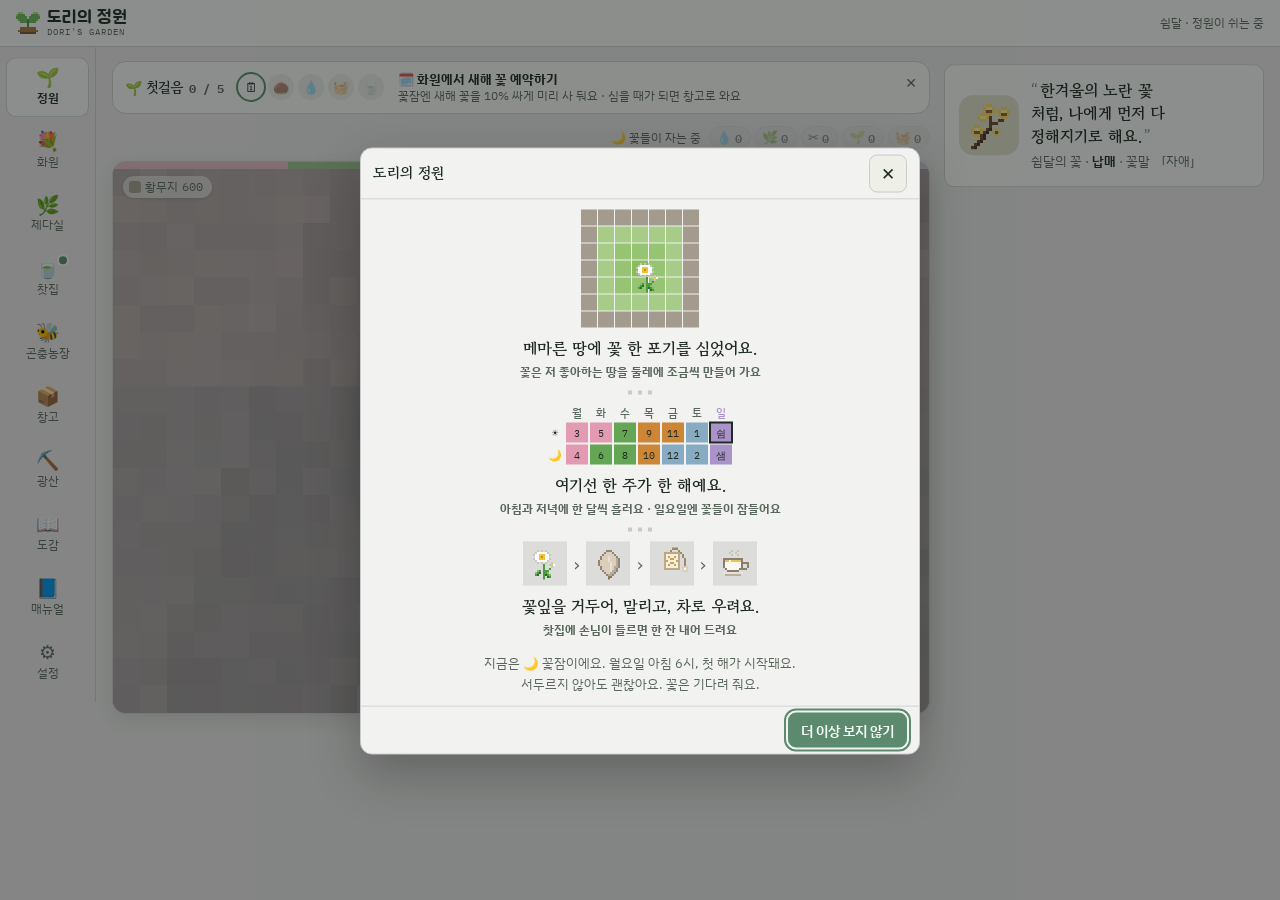
==== commit 75053721: "feat: 🐝 곤충농장 탭을 📦 창고 앞으로 (사용자 요청) Co-Authored-By: Claude Fable 5.1 <noreply@anthropic.com>" ====
--- a/flower-land/index.html
+++ b/flower-land/index.html
@@ -95,9 +95,9 @@
       <button type="button" role="tab" data-tab="shop" aria-selected="false"><span class="ic">💐</span>화원</button>
       <button type="button" role="tab" data-tab="tearoom" aria-selected="false"><span class="ic">🌿</span>제다실</button>
       <button type="button" role="tab" data-tab="cab" aria-selected="false"><span class="ic">🍵<i class="tab-dot" id="inboxDot" hidden></i></span>찻집</button>
+      <button type="button" role="tab" data-tab="farm" aria-selected="false"><span class="ic">🐝</span>곤충농장</button>
       <button type="button" role="tab" data-tab="store" aria-selected="false"><span class="ic">📦</span>창고</button>
       <button type="button" role="tab" data-tab="mine" aria-selected="false"><span class="ic">⛏️</span>광산</button>
-      <button type="button" role="tab" data-tab="farm" aria-selected="false"><span class="ic">🐝</span>곤충농장</button>
       <button type="button" role="tab" data-tab="forest" aria-selected="false" hidden><span class="ic">🌳</span>숲</button>
       <button type="button" role="tab" data-tab="dex" aria-selected="false"><span class="ic">📖</span>도감</button>
       <button type="button" role="tab" data-tab="manual" aria-selected="false"><span class="ic">📘</span>매뉴얼</button>
--- a/flower-land/style.css
+++ b/flower-land/style.css
@@ -1,4 +1,13 @@
-/* 도리의 정원 화면 스타일 — index.html이 부름 (예전엔 index.html <style> 안에 있었음, 10-31 분리). 정책 문서는 policy.css */
+/* 도리의 정원 화면 스타일 — index.html이 부름 (예전엔 index.html <style> 안에 있었음, 10-31 분리). 정책 문서는 policy.css
+
+   차례 (편집기에서 "── 이름"으로 찾기 — 큰 절은 `/* ── `, 그 안 기능은 P 번호로)
+   1. 변수 · 계절 바탕              :root · 계절 색 · 카드가 머금는 색
+   2. ── 전체 틀                     위 막대 · 등급 · ✉️ 편지함 · 로고 · 탭 줄
+   3. ── 정원                        지도 · 올해만 날씨 · 범례 · 상태창 · 심기 카드 · 도감일지 · 등급 쪽 · 층 · 🌳 숲 · 🐝 기르기 · 달력 · 새 철 · 철의 길 · 접기 상자
+   4. ── 화원: 꽃집 진열대           진열대 · 창고 도착 · 꽃방 · 블렌딩 · 찻집 다듬기 · 예약 · 그래프 · 꽃별 셈 · 광산 · 꿀 · 장식 · 곤충농장 · 찻집 가꾸기 · 용품 · 예약 확인 창 · 카운터 · 간판
+   5. ── 화원, 창고, 찻집 공통 목록  목록 줄 · 한 해 진행 막대
+   6. ── 도감                        도트아트 · 도감 카드 · 종류 칩 · 🧬 돌연변이 · 블렌드 테두리
+   7. ── 창과 알림                   확인 창 · 토스트 · 정원 일지 · 설정 카드 · 📘 매뉴얼 · 🔠 큰 글씨 · 휴대폰 두 줄 탭 · 🧩 땅 무늬 범례 */
 /* Layout: 위 막대(날짜·계절 시계·돈) + 탭 8개(정원·화원·제다실·찻집·창고·도감기록·매뉴얼·설정). PC는 왼쪽 탭과 오른쪽 상태창, 휴대폰은 아래 탭과 아래에서 올라오는 상태창 */
 :root {
   --bg: #eef0e8; --panel0: #f8f9f4; --sunk0: #e4e8de; --ink: #1f2a22; --muted: #5a675c; --line0: #d2d9cc;
@@ -404,6 +413,22 @@
 .beq-op { font-family: var(--font-data); font-size: calc(20 * var(--u)); font-weight: 500; color: var(--muted); align-self: center; padding-bottom: 18px; }
 .beq-x { position: absolute; top: -6px; right: -14px; font-style: normal; font-family: var(--font-data); font-size: calc(11 * var(--u)); font-weight: 600; padding: 1px 5px; background: var(--good); color: var(--accent-ink); }
 @media (max-width: 420px) { .ob-vis { grid-template-columns: 1fr; justify-items: center; } .ob-vis figcaption { text-align: center; } }
+/* 첫 안내 그림책 (변경 10-31): 장면마다 도트 그림 가운데 + 세리프 한 줄, 장면 사이는 도트 점 셋 */
+.ob-story { display: grid; gap: 10px; padding: 0; }
+.ob-scene { display: grid; justify-items: center; gap: 8px; text-align: center; }
+/* 첫 안내 창만: 위 막대 · 아래 단추 줄을 얇게, 창을 더 높게 — 가운데 그림책이 스크롤 없이 보이게 (사용자 QA 10-31) */
+.modal:has(.ob-story) { max-height: min(94vh, 800px); }
+.modal:has(.ob-story) header, .modal:has(.ob-story) footer { padding: 6px 12px; }
+.modal:has(.ob-story) header h2 { font-size: calc(15 * var(--u)); }
+.modal:has(.ob-story) .content { padding: 10px 14px; }
+.ob-scene p { margin: 0; font-family: var(--font-display); font-size: calc(16 * var(--u)); font-weight: 700; line-height: 1.5; color: var(--ink); text-wrap: balance; }   /* 세리프는 400이면 Windows에서 흐려 보여 — 옆 카드 글귀(.sx-quote)처럼 700 (사용자 QA 10-31) */
+.ob-scene p small { display: block; font-family: var(--font-body); font-size: calc(12 * var(--u)); color: var(--muted); margin-top: 3px; line-height: 1.5; }
+.ob-dots { display: flex; justify-content: center; gap: 6px; }
+.ob-dots i { width: 4px; height: 4px; background: var(--line); }
+.ob-flow { display: flex; align-items: center; gap: 6px; }
+.ob-px { display: grid; place-items: center; width: 44px; height: 44px; background: var(--sunk); }
+.ob-ar { color: var(--muted); font-size: calc(18 * var(--u)); line-height: 1; }
+.ob-end { margin: 4px 0 0; text-align: center; font-size: calc(12.5 * var(--u)); color: var(--muted); line-height: 1.7; }   /* 흐린 색 작은 글은 고딕으로 (세리프 400은 번져 보임) */
 /* 도감일지 · 퀘스트 · 칭호 (P19, 10-17): 네모 칸 · 도트 그림 규칙(P16-14)을 따름 */
 .j-head { margin-top: 4px; }   /* 도감일지: 🏅 칭호 → 📜 퀘스트 한 페이지 (10-17) */
 .jch { display: grid; gap: 10px; }
@@ -1290,7 +1315,7 @@
 .modal header, .modal footer { padding: 14px 16px; display: flex; align-items: center; gap: 8px; }
 .modal header { border-bottom: 1px solid var(--line); }
 .modal footer { border-top: 1px solid var(--line); justify-content: flex-end; flex-wrap: wrap; }
-.modal .content { padding: 14px 16px; overflow-y: auto; }
+.modal .content { padding: 14px 16px; overflow-y: auto; background: var(--panel); }   /* 배경을 불투명하게 — 스크롤 층이 투명하면 글자가 흐리게 그려짐 (10-31) */
 .modal header h2 { font-size: calc(18 * var(--u)); flex: 1; }
 .logview { font-size: calc(13 * var(--u)); display: grid; gap: 0; }
 .logview .sep { display: flex; align-items: center; gap: 8px; margin: 10px 0 4px; font-size: calc(11.5 * var(--u)); color: var(--muted); }
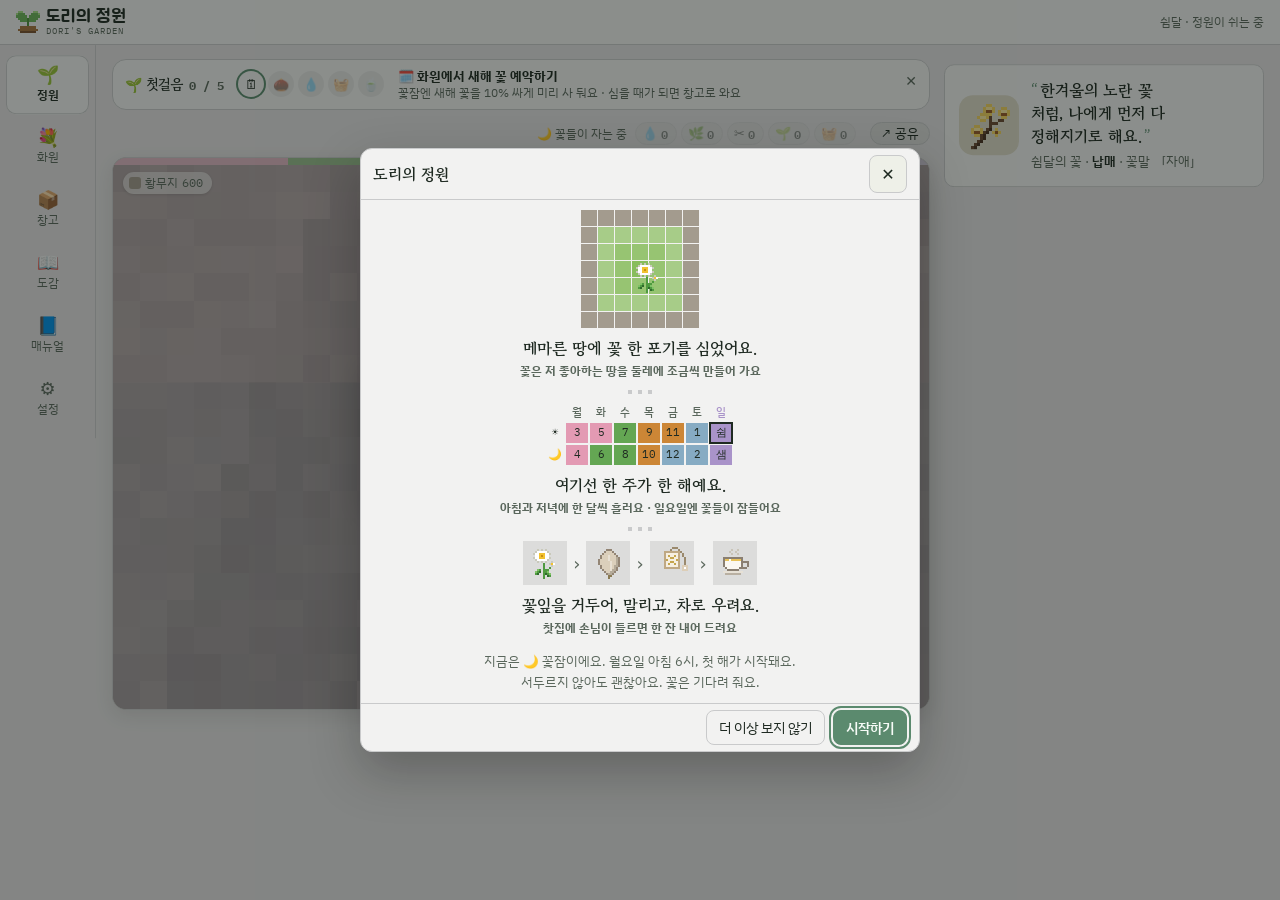
==== commit b47e3038: "feat: 도리의 정원 v1.0.0 — 꽃이 땅을 만드는 느린 도트 정원 놀이 - 현실 1주 = 정원 1년 · 일요일은 꽃잠 - 화원에서 사고 심고 돌보기(물 · 잡초 · 가지치기" ====
--- a/flower-land/index.html
+++ b/flower-land/index.html
@@ -25,6 +25,8 @@
 <link rel="preconnect" href="https://fonts.gstatic.com" crossorigin>
 <link rel="stylesheet" href="https://fonts.googleapis.com/css2?family=Gowun+Batang:wght@400;700&family=Jua&family=IBM+Plex+Sans+KR:wght@400;500;600&family=IBM+Plex+Mono:wght@400;500&display=swap">
 <link rel="stylesheet" href="style.css">
+<!-- 총 방문 수 (11-01, 개인정보처리방침 3번): 쿠키 없는 GoatCounter — localhost는 스스로 세지 않음 -->
+<script data-goatcounter="https://doris-garden.goatcounter.com/count" async src="https://gc.zgo.at/count.js"></script>
 </head>
 <body>
 
@@ -45,7 +47,8 @@
             <div class="tray" id="tray" hidden></div>
             <div class="hintbar">
               <span class="msg" id="hint"></span>
-              <span class="needs" id="needs" aria-label="돌봄이 필요한 꽃"></span>
+              <span class="needs" id="needs" aria-label="돌볼 꽃"></span>
+              <button type="button" class="share-btn" id="shareBtn" title="정원 그림을 인스타 스토리로">↗ 공유</button>
             </div>
             <div class="mapwrap">
               <div class="mapframe">
@@ -55,10 +58,11 @@
                 <div class="emptyhint" id="emptyMap" hidden></div>
                 <div class="snack" id="snack" role="status" hidden></div>
                 <div class="legend2 on-map" id="legend2"></div>
+                <button type="button" class="map-zoom" id="mapZoom" aria-pressed="false" title="지도 2배 확대 · 밀어서 옮겨요">🔍</button>
                 <div class="care-ring" id="careRing" hidden></div>
                 <div class="v-bubble" id="visitorBubble" role="status" hidden></div>
               </div>
-              <div class="emptyhint" id="restBanner" hidden><div class="box"><button type="button" class="iconbtn restclose" data-rest="close" aria-label="닫기">✕</button><b>🌙 꽃잠이에요</b><span class="muted rest-long" style="font-size: calc(13 * var(--u))">꽃들이 자고 있어요. 옮겨심기 · 번식 · 돌보기, 핀 채로 잠든 꽃 수확은 할 수 있어요. 블렌딩이나 새해 꽃 예약도 해 보세요.</span><span class="muted rest-short">옮겨심기 · 번식 · 돌보기 · 수확은 돼요</span></div></div>
+              <div class="emptyhint" id="restBanner" hidden><div class="box"><button type="button" class="iconbtn restclose" data-rest="close" aria-label="닫기">✕</button><b>🌙 꽃잠이에요</b><span class="muted rest-long" style="font-size: var(--fs-md)">꽃들이 자고 있어요 · 옮겨심기 · 번식 · 돌보기와 핀 채 잠든 꽃 거두기는 돼요. 블렌드를 만들거나 새해 꽃을 예약해 보세요.</span><span class="muted rest-short">옮겨심기 · 번식 · 돌보기 · 거두기는 돼요</span></div></div>
             </div>
           </div>
           <div class="sidecol">
@@ -84,7 +88,7 @@
       <section class="panel" id="p-manual" aria-label="매뉴얼"></section>
       <section class="panel" id="p-settings" aria-label="설정">
         <div class="stack">
-          <details class="card gardenlog" id="gardenLog"><summary><span class="gl-ic">📜</span><span class="gl-t"><b>정원 일지</b><small id="logLatest">올해 정원에서 생긴 일 · 쉼달에 한 해 기록으로 옮겨져요</small></span><span class="gl-n" id="logCount"></span><span class="gl-chev" aria-hidden="true">▾</span></summary><div class="logfilter" id="logFilter"></div><div class="logview" id="logView"></div><p class="gl-foot">쉼달이 시작되면 올해 일지는 도감·기록의 "기록"으로 옮겨져요</p></details>
+          <details class="card gardenlog" id="gardenLog"><summary><span class="gl-ic">📜</span><span class="gl-t"><b>정원 일지</b><small id="logLatest">올해 정원에서 생긴 일 · 쉼달에 한 해 기록으로 옮겨져요</small></span><span class="gl-n" id="logCount"></span><span class="gl-chev" aria-hidden="true">▾</span></summary><div class="logfilter" id="logFilter"></div><div class="logview" id="logView"></div><p class="gl-foot">쉼달이 오면 올해 일지는 도감 › 기록으로 옮겨가요</p></details>
           <div id="settingsBody"></div>
         </div>
       </section>
@@ -110,14 +114,25 @@
 <div class="tip" id="tip" hidden></div>
 <div id="modalRoot"></div>
 
-<script src="engine.js"></script>
+<script src="engine-base.js"></script>
+<script src="engine-state.js"></script>
+<script src="engine-progress.js"></script>
+<script src="engine-actions.js"></script>
+<script src="engine-journal.js"></script>
+<script src="engine-mine-mail.js"></script>
+<script src="engine-decos.js"></script>
+<script src="engine-auto.js"></script>
+<script src="engine-long.js"></script>
+<script src="engine-save.js"></script>
+<script src="engine.js?v=p66"></script>
 <script src="drive.js"></script>
 <script src="sprites.js"></script>
 <script src="decos.js"></script>
 <script src="titles.js"></script>
-<script src="app.js"></script>
+<script src="app.js?v=p66"></script>
 <script src="app-journal.js"></script>
 <script src="app-garden.js"></script>
+<script src="app-mine.js"></script>
 <script src="app-shop.js"></script>
 <script src="app-teashop.js"></script>
 <script src="app-forest.js"></script>
--- a/flower-land/style.css
+++ b/flower-land/style.css
@@ -2,7 +2,7 @@
 
    차례 (편집기에서 "── 이름"으로 찾기 — 큰 절은 `/* ── `, 그 안 기능은 P 번호로)
    1. 변수 · 계절 바탕              :root · 계절 색 · 카드가 머금는 색
-   2. ── 전체 틀                     위 막대 · 등급 · ✉️ 편지함 · 로고 · 탭 줄
+   2. ── 전체 틀                     위 막대 · ✉️ 편지함 · 로고 · 탭 줄
    3. ── 정원                        지도 · 올해만 날씨 · 범례 · 상태창 · 심기 카드 · 도감일지 · 등급 쪽 · 층 · 🌳 숲 · 🐝 기르기 · 달력 · 새 철 · 철의 길 · 접기 상자
    4. ── 화원: 꽃집 진열대           진열대 · 창고 도착 · 꽃방 · 블렌딩 · 찻집 다듬기 · 예약 · 그래프 · 꽃별 셈 · 광산 · 꿀 · 장식 · 곤충농장 · 찻집 가꾸기 · 용품 · 예약 확인 창 · 카운터 · 간판
    5. ── 화원, 창고, 찻집 공통 목록  목록 줄 · 한 해 진행 막대
@@ -19,7 +19,24 @@
   --nav-h: 60px;
   /* P28-01 큰 글씨: 모든 글자 크기는 --u(1/16 rem × --fs) 기준 — 브라우저 글자 크기 설정과 곱해짐. 큰 글씨면 <html data-big> → --fs 1.25 */
   --fs: 1; --u: calc(var(--fs) * 0.0625rem);
+  /* P57 디자인 토큰 — 새 규칙은 이 값만 씀 (아래 "디자인 규칙" 주석) */
+  --sp-1: 2px; --sp-2: 4px; --sp-3: 6px; --sp-4: 8px; --sp-5: 10px; --sp-6: 12px; --sp-7: 14px; --sp-8: 16px;
+  --r-xs: 6px; --r-sm: 8px; --r-md: 10px; --r-lg: 12px; --r-xl: 14px; --r-pill: 999px;
+  --fs-xs: calc(11 * var(--u)); --fs-sm: calc(12 * var(--u)); --fs-md: calc(13 * var(--u)); --fs-base: calc(14 * var(--u)); --fs-lg: calc(16 * var(--u)); --fs-xl: calc(18 * var(--u)); --fs-2xl: calc(20 * var(--u));
+  --card-min-xs: 96px; --card-min-s: 120px; --card-min: 180px; --card-min-m: 220px; --card-min-l: 250px; --card-min-xl: 300px;
 }
+/* ── 디자인 규칙 (P57, 11-02) — 화면이 깨지지 않게 지키는 것
+   토큰  간격 --sp-1..8 (2 · 4 · 6 · 8 · 10 · 12 · 14 · 16px) · 모서리 --r-xs..xl (6 · 8 · 10 · 12 · 14px) · --r-pill(알약)
+         글자 --fs-xs · sm · md · base · lg · xl · 2xl (11 · 12 · 13 · 14 · 16 · 18 · 20, 큰 글씨면 1.25배) — 반 단계(11.5 · 12.5 · 13.5)는 그대로 calc(n * var(--u))
+         카드 최소폭 --card-min-xs · s · (기본) · m · l · xl (96 · 120 · 180 · 220 · 250 · 300px). 색은 위 색 변수만
+   카드 격자  grid + repeat(auto-fill, minmax(min(100%, var(--card-min…)), 1fr)) — 칸 수를 고정하지 않음. 격자의 자식은 min-width: 0 (아래 목록에 격자 클래스를 더함)
+   카드      한 칸 grid 카드는 grid-template-columns: minmax(0, 1fr) — 안의 가장 넓은 것(nowrap 단추 · 그림)이 카드를 밀어내지 않게 (아래 목록)
+   머리줄    이름 ↔ 값: flex + wrap · 이름은 min-width: 0 + 줄바꿈 · 값은 nowrap + margin-left: auto (넘치면 아래 줄 오른쪽으로)
+   단추 줄   수량 스테퍼 + 주 단추: flex + wrap · 단추는 flex 1 1 auto · min-width: 0 · 글자는 낱말 단위로 줄바꿈 (넘치지 않음)
+   칩 · 배지  .chip은 부모보다 넓어지지 않음(max-width 100%) · 긴 글이 들어갈 칩은 white-space: normal
+   창        .modal 안 칸은 min-width: 0 · 바닥 단추 줄은 wrap
+   규칙 자체는 파일 맨 끝 "── 디자인 규칙 (P57)" 절 (뒤에 있어야 앞의 개별 규칙을 이김)
+   검사      DEV 콘솔에서 flower-land/tools/layout-check.js (docs/개발.md "디자인 규칙") — 폭 375 · 768 · 1280 · 1536에서 0건 */
 @media (prefers-color-scheme: dark) { :root:not([data-theme="light"]) {
   --bg: #131814; --panel0: #1b221d; --sunk0: #232c25; --ink: #e4eae1; --muted: #98a59a; --line0: #2e3831; --accent: #8fc4a3; --accent-ink: #10241a; --good: #79c287; --warn: #e0a066; --seed: #c49a6a; color-scheme: dark;
 } }
@@ -39,76 +56,62 @@
 @media (prefers-color-scheme: dark) { :root:not([data-theme="light"]) { --season-amt: 9%; } }
 :root[data-theme="dark"] { --season-amt: 9%; }
 :root.season-anim body { transition: background-color 3s ease; }   /* 처음 열 때는 바로, 계절이 바뀔 때만 천천히 */
-body { background: var(--bg); background-color: color-mix(in srgb, var(--season-c) var(--season-amt), var(--bg)); color: var(--ink); font-family: var(--font-body); font-size: calc(14 * var(--u)); line-height: 1.5; }
+body { background: var(--bg); background-color: color-mix(in srgb, var(--season-c) var(--season-amt), var(--bg)); color: var(--ink); font-family: var(--font-body); font-size: var(--fs-base); line-height: 1.5; }
 button, select, input { font: inherit; color: inherit; }
 button { cursor: pointer; }
 button:focus-visible, select:focus-visible, input:focus-visible, [tabindex]:focus-visible { outline: 2px solid var(--accent); outline-offset: 2px; }
 .data { font-family: var(--font-data); font-variant-numeric: tabular-nums; }
 .muted { color: var(--muted); }
-.label { font-size: calc(11 * var(--u)); letter-spacing: .08em; text-transform: uppercase; color: var(--muted); }
-h2 { font-family: var(--font-display); font-size: calc(20 * var(--u)); margin: 0; font-weight: 700; text-wrap: balance; }
-h3 { font-family: var(--font-display); font-size: calc(16 * var(--u)); margin: 0; font-weight: 700; }
+.label { font-size: var(--fs-xs); letter-spacing: .08em; text-transform: uppercase; color: var(--muted); }
+h2 { font-family: var(--font-display); font-size: var(--fs-2xl); margin: 0; font-weight: 700; text-wrap: balance; }
+h3 { font-family: var(--font-display); font-size: var(--fs-lg); margin: 0; font-weight: 700; }
 .stars { color: #d39b12; letter-spacing: -1px; white-space: nowrap; }
 .dot { width: 12px; height: 12px; border-radius: 50%; flex: none; box-shadow: inset 0 0 0 1px rgba(0,0,0,.22); display: inline-block; }
 
 /* ── 전체 틀 */
 .app { min-height: 100%; display: grid; grid-template-rows: auto 1fr auto; }
-.topbar { position: sticky; top: env(safe-area-inset-top, 0px); z-index: 21; background: var(--panel); border-bottom: 1px solid var(--line); padding: 9px 16px; display: grid; grid-template-columns: auto 1fr; align-items: center; gap: 12px; }
-.topinfo { justify-self: end; font-size: calc(12 * var(--u)); color: var(--muted); text-align: right; line-height: 1.35; display: flex; align-items: center; gap: 10px; }
-.toptitle { display: inline-flex; align-items: center; gap: 5px; border: 1px solid var(--line); background: var(--sunk); padding: 1px 8px 1px 2px; font-size: calc(12 * var(--u)); color: var(--ink); }   /* P19-05-05 대표 칭호 */
-.toptitle[hidden] { display: none; }
-/* P28-05-01 🌱 정원 등급 (M1-4): 이름 + 얇은 진행 막대, 좁으면 등급 숫자만 · 느긋하게 보기면 숨음 */
-.topgrade { display: inline-flex; align-items: center; gap: 5px; border: 1px solid var(--line); background: var(--sunk); padding: 1px 7px 1px 5px; font-size: calc(12 * var(--u)); color: var(--ink); white-space: nowrap; }
-.topgrade[hidden] { display: none; }
-.topgrade .tg-n { display: none; font-family: var(--font-data); font-weight: 600; }
-.topgrade .tg-bar { width: 32px; height: 4px; background: color-mix(in srgb, var(--line) 80%, transparent); flex: none; }
-.topgrade .tg-bar b { display: block; height: 100%; background: var(--good); }
-@media (max-width: 640px) { .topinfo { flex-wrap: wrap; row-gap: 3px; } .topgrade .tg-name { display: none; } .topgrade .tg-n { display: inline; } .topgrade .tg-bar { width: 20px; } }
-.topcloud { display: inline-flex; align-items: center; gap: 4px; border: 1px solid var(--line); background: var(--sunk); padding: 1px 7px 1px 5px; font-size: calc(12 * var(--u)); color: var(--muted); }   /* P20-04-02 ☁️ 드라이브 저장 표시 */
-.topcloud small { font-size: calc(11 * var(--u)); }
-.topcloud.warn { color: var(--val-down); border-color: color-mix(in srgb, var(--val-down) 45%, var(--line)); }
-.topcloud[hidden] { display: none; }
-@media (max-width: 640px) { .topcloud small { display: none; } .topcloud.warn::after { content: '!'; font-weight: 700; } }   /* 좁은 화면은 ☁️만 (알릴 것이 있으면 !) */
-/* P31-02 ✉️ 편지함: 아이콘만 · 안 읽은 것이 있으면 오른쪽 위 점 하나 (수 배지 없음) */
-.topinbox { position: relative; display: inline-flex; align-items: center; border: 1px solid var(--line); background: var(--sunk); padding: 1px 6px; font-size: calc(12 * var(--u)); line-height: 1.35; color: var(--ink); }
-.topinbox.on::after { content: ''; position: absolute; top: -3px; right: -3px; width: 7px; height: 7px; background: var(--accent); border: 1px solid var(--panel); }
-.ib-wrap { gap: 10px; }
+.topbar { position: sticky; top: env(safe-area-inset-top, 0px); z-index: 21; background: var(--panel); border-bottom: 1px solid var(--line); padding: var(--sp-4) var(--sp-8); display: grid; grid-template-columns: auto minmax(0, 1fr); align-items: center; gap: var(--sp-6); }
+.topinfo { justify-self: end; font-size: var(--fs-sm); color: var(--muted); text-align: right; line-height: 1.35; display: flex; align-items: center; gap: var(--sp-5); }
+@media (max-width: 640px) { .topinfo { flex-wrap: wrap; row-gap: var(--sp-1); } }
+.ib-wrap { gap: var(--sp-5); }
 .ib-tabs { justify-self: center; align-self: center; }
-.ib-list { display: flex; flex-direction: column; gap: 2px; max-height: min(56vh, 460px); overflow-y: auto; }
-.ib-row { position: relative; display: grid; grid-template-columns: 24px 1fr auto auto; align-items: center; gap: 8px; padding: 7px 10px 7px 6px; border: 0; border-bottom: 1px solid var(--line); background: none; text-align: left; font-size: calc(13 * var(--u)); color: var(--ink); width: 100%; }
+.ib-list { display: flex; flex-direction: column; gap: var(--sp-1); max-height: min(56vh, 460px); overflow-y: auto; }
+.ib-row { position: relative; display: grid; grid-template-columns: 24px minmax(0, 1fr) auto auto; align-items: center; gap: var(--sp-4); padding: var(--sp-3) var(--sp-5) var(--sp-3) var(--sp-3); border: 0; border-bottom: 1px solid var(--line); background: none; text-align: left; font-size: var(--fs-md); color: var(--ink); width: 100%; }
 .ib-row .li { text-align: center; }
 .ib-row .lt { word-break: keep-all; }
 .ib-row .d { font-size: calc(11.5 * var(--u)); color: var(--muted); white-space: nowrap; }
 .ib-letter { cursor: pointer; }
 .ib-letter:hover { background: var(--sunk); }
 .ib-t { display: flex; flex-direction: column; min-width: 0; }
-.ib-t small { color: var(--muted); font-size: calc(12 * var(--u)); overflow: hidden; text-overflow: ellipsis; white-space: nowrap; }
-.ib-gift { font-size: calc(13 * var(--u)); }
-.ib-new { position: absolute; left: 1px; top: 50%; width: 5px; height: 5px; margin-top: -2px; background: var(--accent); }
-.ib-more { text-align: center; padding-top: 6px; }
+.ib-t small { color: var(--muted); font-size: var(--fs-sm); overflow: hidden; text-overflow: ellipsis; white-space: nowrap; }
+.ib-gift { font-size: var(--fs-md); }
+.ib-new { position: absolute; left: 1px; top: 50%; width: 5px; height: 5px; margin-top: calc(-1 * var(--sp-1)); background: var(--accent); }
+.ib-more { text-align: center; padding-top: var(--sp-3); }
 .ib-dex { justify-self: center; align-self: center; }
-@media (max-width: 640px) { .topbar { grid-template-columns: 1fr; gap: 3px; padding-block: 8px; } .brand { justify-self: start; } .topinfo { justify-self: start; text-align: left; font-size: calc(11.5 * var(--u)); } }
-.wallet { display: inline-flex; align-items: center; gap: 5px; border: 1px solid var(--line); background: var(--panel); border-radius: 999px; padding: 3px 12px; font-family: var(--font-data); font-weight: 600; font-size: calc(14 * var(--u)); white-space: nowrap; }
+@media (max-width: 640px) { .topbar { grid-template-columns: minmax(0, 1fr); gap: var(--sp-1); padding-block: var(--sp-4); } .brand { justify-self: start; } .topinfo { justify-self: start; text-align: left; font-size: calc(11.5 * var(--u)); } }
+.wallet { display: inline-flex; align-items: center; gap: var(--sp-2); border: 1px solid var(--line); background: var(--panel); border-radius: var(--r-pill); padding: var(--sp-1) var(--sp-6); font-family: var(--font-data); font-weight: 600; font-size: var(--fs-base); white-space: nowrap; }
 /* 로고: 도트 새싹 + 둥근 글씨 */
-.brand { display: inline-flex; align-items: center; gap: 7px; white-space: nowrap; border: 0; background: none; padding: 2px 4px 2px 0; margin: -2px 0; color: inherit; text-align: left; cursor: pointer; justify-self: start; }   /* 왼쪽에 작게 (10-05) · 누르면 정원으로 (10-17) */
+.brand { display: inline-flex; align-items: center; gap: var(--sp-3); white-space: nowrap; border: 0; background: none; padding: var(--sp-1) var(--sp-2) var(--sp-1) 0; margin: calc(-1 * var(--sp-1)) 0; color: inherit; text-align: left; cursor: pointer; justify-self: start; }   /* 왼쪽에 작게 (10-05) · 누르면 정원으로 (10-17) */
 .brand:hover .bt b { color: var(--accent); }
 .brand .logo-px { flex: none; image-rendering: pixelated; }
 .brand .logo-ttl { flex: none; display: inline-flex; }   /* P19-05-05 대표 칭호는 로고 자리에 (10-30 — 위 막대 칭호 단추는 뺌) */
-.brand .logo-ttl img { display: block; }
+.brand .logo-ttl img { display: block; width: 33px; height: 33px; margin: calc(-1 * var(--sp-1)) 0; image-rendering: pixelated; }   /* 11-01 사용자 "살짝만 크게"(44px는 큼): 22 → 33px — P16-14 정수배 규칙의 예외(1.5배, 도트 몇 줄이 두 칸이 됨) · 위 막대 높이는 그대로 */
 .brand.has-ttl .logo-px { display: none; }
+.brand .logo-ttl.top-deco img { width: 32px; height: 32px; margin: calc(-1 * var(--sp-1)) 0; }   /* P52 ⬆️ 위 칸 장식: 16px 장식은 2배(32px) · 칭호 문장은 위와 같은 33px */
+.brand .logo-ttl.top-deco img[width="22"] { width: 33px; height: 33px; }
 .brand .bt { display: grid; line-height: 1.05; }
-.brand .bt b { font-family: "Jua", var(--font-display); font-weight: 400; font-size: calc(18 * var(--u)); letter-spacing: .02em; color: var(--ink); }
+.brand .bt b { font-family: "Jua", var(--font-display); font-weight: 400; font-size: var(--fs-xl); letter-spacing: .02em; color: var(--ink); }
 .brand .bt small { font-family: var(--font-data); font-size: calc(8.5 * var(--u)); letter-spacing: .12em; color: var(--muted); text-transform: uppercase; }
-@media (max-width: 420px) { .brand .bt b { font-size: calc(17 * var(--u)); } }
+@media (max-width: 420px) { .brand .bt b { font-size: var(--fs-lg); } }
 .money { font-family: var(--font-data); font-weight: 500; white-space: nowrap; }
-.iconbtn { border: 1px solid var(--line); background: var(--bg); border-radius: 8px; width: 38px; height: 38px; display: grid; place-items: center; font-size: calc(17 * var(--u)); flex: none; }
+.iconbtn { border: 1px solid var(--line); background: var(--bg); border-radius: var(--r-sm); width: 38px; height: 38px; display: grid; place-items: center; font-size: var(--fs-lg); flex: none; }
 .iconbtn:hover { border-color: var(--muted); }
 
-.body { display: grid; grid-template-columns: 1fr; min-height: 0; }
+.body { display: grid; grid-template-columns: minmax(0, 1fr); min-height: 0; }
 nav.tabs { position: fixed; left: 0; right: 0; bottom: 0; z-index: 20; background: var(--panel); border-top: 1px solid var(--line); display: grid; grid-auto-flow: column; grid-auto-columns: minmax(0, 1fr); padding-bottom: env(safe-area-inset-bottom, 0px); }   /* P30-01-03 🌳 숲 탭이 생기면 8 → 9칸 (숨긴 탭은 칸을 차지하지 않음) */
 nav.tabs button[hidden] { display: none; }
-nav.tabs button { border: 0; background: none; padding: 8px 2px 9px; display: grid; justify-items: center; gap: 1px; font-size: calc(12 * var(--u)); color: var(--muted); }
-nav.tabs button .ic { font-size: calc(19 * var(--u)); line-height: 1.1; }
+nav.tabs button { border: 0; background: none; padding: var(--sp-4) var(--sp-1) var(--sp-4); display: grid; justify-items: center; gap: 1px; font-size: var(--fs-sm); color: var(--muted); }
+nav.tabs button .ic { font-size: var(--fs-xl); line-height: 1.1; }
 nav.tabs button .ic { position: relative; }
 .tab-dot { position: absolute; top: -2px; right: -7px; width: 8px; height: 8px; border-radius: 50%; background: var(--accent); box-shadow: 0 0 0 2px var(--panel); }   /* 10-30: 📦 창고 = 새 편지 · 소식, ⚙️ 설정 = 드라이브 저장 상태(초록 저장됨 · 빨강 못 함) */
 .tab-dot.ok { background: var(--good); }
@@ -119,120 +122,116 @@
   .app { grid-template-rows: auto 1fr; }
   .body { grid-template-columns: 96px minmax(0, 1fr); }
   main { padding-bottom: 24px; }
-  nav.tabs { position: sticky; top: var(--top-h, 61px); bottom: auto; left: auto; right: auto; align-self: start; grid-auto-flow: row; grid-template-columns: 1fr; border-top: 0; border-right: 1px solid var(--line); background: transparent; padding: 10px 6px; gap: 4px; order: -1; }
-  nav.tabs button { padding: 10px 4px; border-radius: 10px; }
+  nav.tabs { position: sticky; top: var(--top-h, 61px); bottom: auto; left: auto; right: auto; align-self: start; grid-auto-flow: row; grid-template-columns: minmax(0, 1fr); border-top: 0; border-right: 1px solid var(--line); background: transparent; padding: var(--sp-5) var(--sp-3); gap: var(--sp-2); order: -1; }
+  nav.tabs button { padding: var(--sp-5) var(--sp-2); border-radius: var(--r-md); }
   nav.tabs button[aria-selected="true"] { background: var(--panel); box-shadow: inset 0 0 0 1px var(--line); }
 }
-main { min-width: 0; padding-block: 14px calc(var(--nav-h) + 24px + env(safe-area-inset-bottom, 0px)); padding-inline: 16px; }
+main { min-width: 0; padding-block: var(--sp-7) calc(var(--nav-h) + 24px + env(safe-area-inset-bottom, 0px)); padding-inline: var(--sp-8); }
 .panel { display: none; }
 .panel.on { display: block; }
-.card { background: var(--panel); border: 1px solid var(--line); border-radius: 10px; padding: 14px; }
-.stack { display: grid; gap: 12px; }
-.row { display: flex; align-items: center; gap: 8px; flex-wrap: wrap; }
-.btn { border: 1px solid var(--line); background: var(--panel); border-radius: 8px; padding: 6px 12px; }
+.card { background: var(--panel); border: 1px solid var(--line); border-radius: var(--r-md); padding: var(--sp-7); }
+.stack { display: grid; gap: var(--sp-6); }
+.row { display: flex; align-items: center; gap: var(--sp-4); flex-wrap: wrap; }
+.btn { border: 1px solid var(--line); background: var(--panel); border-radius: var(--r-sm); padding: var(--sp-3) var(--sp-6); }
 .btn:hover:not(:disabled) { border-color: var(--muted); }
 .btn.primary { background: var(--accent); border-color: var(--accent); color: var(--accent-ink); font-weight: 600; }
 .btn:disabled { opacity: .5; cursor: default; }
-.btn.small { padding: 3px 9px; font-size: calc(13 * var(--u)); }
-.chip { display: inline-flex; align-items: center; gap: 4px; font-size: calc(12 * var(--u)); padding: 2px 8px; border-radius: 999px; background: var(--sunk); color: var(--muted); white-space: nowrap; }
+.btn.small { padding: 3px 9px; font-size: var(--fs-md); }
+.chip { display: inline-flex; align-items: center; gap: var(--sp-2); font-size: var(--fs-sm); padding: var(--sp-1) var(--sp-4); border-radius: var(--r-pill); background: var(--sunk); color: var(--muted); white-space: nowrap; }
 .chip.good { color: var(--good); }
-.chip.accent { color: var(--accent); }
-.empty { color: var(--muted); padding: 10px 0; }
-.note { font-size: calc(13 * var(--u)); color: var(--muted); margin: 0; }
+.empty { color: var(--muted); padding: var(--sp-5) 0; }
+.note { font-size: var(--fs-md); color: var(--muted); margin: 0; }
 
 /* ── 정원 */
-.garden { display: grid; grid-template-columns: minmax(0, 1fr); gap: 14px; }
+.garden { display: grid; grid-template-columns: minmax(0, 1fr); gap: var(--sp-7); }
 @media (min-width: 1180px) { .garden { grid-template-columns: minmax(0, 1fr) 320px; } }
-.toolbar { display: flex; flex-wrap: wrap; gap: 6px; align-items: center; }
-.tool { display: inline-flex; align-items: center; gap: 5px; border: 1px solid var(--line); background: var(--panel); border-radius: 999px; padding: 6px 11px; white-space: nowrap; }
+.toolbar { display: flex; flex-wrap: wrap; gap: var(--sp-3); align-items: center; }
+.tool { display: inline-flex; align-items: center; gap: var(--sp-2); border: 1px solid var(--line); background: var(--panel); border-radius: var(--r-pill); padding: var(--sp-3) var(--sp-5); white-space: nowrap; }
 .tool:hover:not(:disabled) { border-color: var(--muted); }
 .tool[aria-pressed="true"] { border-color: var(--accent); box-shadow: inset 0 0 0 1px var(--accent); }
 .tool:disabled { opacity: .45; cursor: default; }
-.tool .n { font-family: var(--font-data); font-size: calc(12 * var(--u)); color: var(--muted); }
-.plantsel { border: 1px solid var(--line); background: var(--panel); border-radius: 999px; padding: 6px 10px; max-width: 100%; }
-.subbar { display: flex; flex-wrap: wrap; gap: 6px 14px; align-items: center; font-size: calc(13 * var(--u)); color: var(--muted); }
-.seg { display: inline-flex; border: 1px solid var(--line); border-radius: 8px; overflow: hidden; }
-.seg button { border: 0; background: var(--panel); padding: 3px 10px; font-size: calc(13 * var(--u)); }
+.tool .n { font-family: var(--font-data); font-size: var(--fs-sm); color: var(--muted); }
+.plantsel { border: 1px solid var(--line); background: var(--panel); border-radius: var(--r-pill); padding: var(--sp-3) var(--sp-5); max-width: 100%; }
+.seg { display: inline-flex; border: 1px solid var(--line); border-radius: var(--r-sm); overflow: hidden; }
+.seg button { border: 0; background: var(--panel); padding: var(--sp-1) var(--sp-5); font-size: var(--fs-md); }
 .seg button[aria-pressed="true"] { background: var(--sunk); color: var(--ink); font-weight: 600; }
 .care-ring { position: absolute; inset: 0; pointer-events: none; z-index: 4; }   /* 꽃 둘레 돌보기 단추 (10-06) */
-.ring-btn { pointer-events: auto; position: absolute; width: 36px; height: 36px; margin: -18px 0 0 -18px; border-radius: 50%; border: 2px solid var(--k); background: var(--panel); display: grid; place-items: center; font-size: calc(17 * var(--u)); padding: 0; cursor: pointer; box-shadow: 0 3px 10px rgba(40,30,20,.22); animation: ringPop .22s ease both; animation-delay: var(--d); }
+.ring-btn { pointer-events: auto; position: absolute; width: 36px; height: 36px; margin: -18px 0 0 -18px; border-radius: 50%; border: 2px solid var(--k); background: var(--panel); display: grid; place-items: center; font-size: var(--fs-lg); padding: 0; cursor: pointer; box-shadow: 0 3px 10px rgba(40,30,20,.22); animation: ringPop .22s ease both; animation-delay: var(--d); }
 .ring-btn.lack { border-style: dashed; filter: grayscale(.85); opacity: .75; }   /* ⑯ 도구가 없는 돌보기 (10-06) */
-.ring-btn .ring-lack { position: absolute; right: -4px; bottom: -4px; width: 16px; height: 16px; border-radius: 50%; background: var(--panel); border: 1px solid var(--line); font-size: calc(12 * var(--u)); line-height: 14px; font-style: normal; color: var(--muted); }
+.ring-btn .ring-lack { position: absolute; right: -4px; bottom: -4px; width: 16px; height: 16px; border-radius: 50%; background: var(--panel); border: 1px solid var(--line); font-size: var(--fs-sm); line-height: 14px; font-style: normal; color: var(--muted); }
 .ring-btn:hover { background: color-mix(in srgb, var(--k) 14%, var(--panel)); transform: scale(1.08); }
 @keyframes ringPop { from { opacity: 0; transform: scale(.4); } to { opacity: 1; transform: none; } }
 @media (prefers-reduced-motion: reduce) { .ring-btn { animation: none; } }
 /* P30-06-02 🐾 특별 손님 말풍선 — 네모 칸 (P16-14) */
-.v-bubble { position: absolute; z-index: 5; display: flex; gap: 8px; align-items: center; max-width: min(280px, calc(100% - 12px)); padding: 7px 10px; background: var(--panel); border: 2px solid #8a7f72; box-shadow: 0 3px 10px rgba(40,30,20,.22); font-size: calc(13 * var(--u)); line-height: 1.35; animation: ringPop .2s ease both; }
+.v-bubble { position: absolute; z-index: 5; display: flex; gap: var(--sp-4); align-items: center; max-width: min(280px, calc(100% - 12px)); padding: var(--sp-3) var(--sp-5); background: var(--panel); border: 2px solid #8a7f72; box-shadow: 0 3px 10px rgba(40,30,20,.22); font-size: var(--fs-md); line-height: 1.35; animation: ringPop .2s ease both; }
 .v-bubble::after { content: ''; position: absolute; left: var(--tail, 50%); bottom: -8px; width: 10px; height: 10px; margin-left: -5px; background: var(--panel); border: 2px solid #8a7f72; border-top: 0; border-left: 0; transform: rotate(45deg); }
 .v-bubble.below::after { bottom: auto; top: -8px; transform: rotate(-135deg); }
 .v-bubble .vb-main { display: flex; flex-direction: column; min-width: 0; }
 .v-bubble .vb-line { color: var(--ink); }
-.v-bubble small { font-size: calc(11 * var(--u)); }
+.v-bubble small { font-size: var(--fs-xs); }
 .v-bubble[hidden] { display: none; }
 @media (prefers-reduced-motion: reduce) { .v-bubble { animation: none; } }
-.mapframe { position: relative; border-radius: 14px; overflow: hidden; border: 1px solid var(--line); background: #a39b8e; box-shadow: 0 6px 18px rgba(40, 30, 20, .10); }
+.mapframe { position: relative; border-radius: var(--r-xl); overflow: hidden; border: 1px solid var(--line); background: #a39b8e; box-shadow: 0 6px 18px rgba(40, 30, 20, .10); }
 canvas#map { display: block; width: 100%; touch-action: none; cursor: crosshair; }
-.feedback { min-height: 22px; font-size: calc(13 * var(--u)); color: var(--muted); }
+/* R-C4 🔍 지도 확대 (휴대폰 폭에서만 단추가 보임) — 확대하면 틀 안에서 밀어 옮김 */
+.map-zoom { display: none; position: absolute; right: var(--sp-3); top: var(--sp-3); z-index: 3; width: 36px; height: 36px; border-radius: var(--r-pill); border: 1px solid var(--line); background: var(--card); color: var(--ink); font-size: var(--fs-md); cursor: pointer; }
+.map-zoom[aria-pressed="true"] { background: var(--good); color: #fff; }
+.mapframe.zoomed { overflow: auto; -webkit-overflow-scrolling: touch; }
+.mapframe.zoomed canvas#map { touch-action: pan-x pan-y; }
+@media (max-width: 600px) { .map-zoom { display: inline-flex; align-items: center; justify-content: center; } }
+.feedback { min-height: 22px; font-size: var(--fs-md); color: var(--muted); }
 .feedback.warn { color: var(--warn); }
-.topfb { background: var(--panel); border: 1px solid var(--line); border-radius: 10px; padding: 7px 8px 7px 14px; color: var(--ink); display: flex; align-items: center; gap: 10px; flex-wrap: wrap;
+.topfb { background: var(--panel); border: 1px solid var(--line); border-radius: var(--r-md); padding: var(--sp-3) var(--sp-4) var(--sp-3) var(--sp-7); color: var(--ink); display: flex; align-items: center; gap: var(--sp-5); flex-wrap: wrap;
   position: fixed; z-index: 40; top: calc(env(safe-area-inset-top, 0px) + 64px); left: 50%; transform: translateX(-50%); width: min(560px, calc(100% - 32px)); box-shadow: 0 6px 18px rgba(0,0,0,.14); }   /* 10-24: 내용을 밀지 않게 떠 있음 (QA 1회차) */
 .topfb[hidden] { display: none; }
 .topfb.warn { color: var(--warn); }
-.topfb button, .snack button { border: 0; border-radius: 999px; padding: 3px 11px; font-size: calc(13 * var(--u)); font-weight: 600; }
+.topfb button, .snack button { border: 0; border-radius: var(--r-pill); padding: var(--sp-1) var(--sp-5); font-size: var(--fs-md); font-weight: 600; }
 .topfb button { background: var(--accent); color: var(--accent-ink); }
 
 /* 오늘의 정원, 첫걸음 */
-.today { display: grid; gap: 8px; }
+.today { display: grid; gap: var(--sp-4); }
 .today:empty { display: none; }
-.todo { display: flex; flex-wrap: wrap; gap: 8px; }
-.todo .item { display: flex; align-items: center; gap: 8px; background: var(--panel); border: 1px solid var(--line); border-radius: 10px; padding: 6px 6px 6px 10px; font-size: calc(13.5 * var(--u)); }
-.todo .item .ic { font-size: calc(17 * var(--u)); }
-.todo .calm { color: var(--muted); font-size: calc(13.5 * var(--u)); padding: 4px 2px; display: flex; gap: 8px; align-items: center; flex-wrap: wrap; }
-.guide { position: relative; background: var(--panel); border: 1px solid var(--line); border-radius: 14px; padding: 9px 34px 9px 12px; display: flex; flex-wrap: wrap; align-items: center; gap: 8px 14px; }
-.guide .gd-t { font-family: var(--font-display); font-weight: 700; font-size: calc(14 * var(--u)); white-space: nowrap; }
-.guide .gd-t .data { font-size: calc(12 * var(--u)); color: var(--muted); margin-left: 2px; }
-.guide .gd-steps { display: inline-flex; gap: 4px; }
-.guide .gd-steps i { width: 26px; height: 26px; border-radius: 50%; display: grid; place-items: center; font-style: normal; font-size: calc(13 * var(--u)); background: var(--sunk); opacity: .55; }
+.guide { position: relative; background: var(--panel); border: 1px solid var(--line); border-radius: var(--r-xl); padding: var(--sp-4) 34px var(--sp-4) var(--sp-6); display: flex; flex-wrap: wrap; align-items: center; gap: var(--sp-4) var(--sp-7); }
+.guide .gd-t { font-family: var(--font-display); font-weight: 700; font-size: var(--fs-base); white-space: nowrap; }
+.guide .gd-t .data { font-size: var(--fs-sm); color: var(--muted); margin-left: var(--sp-1); }
+.guide .gd-steps { display: inline-flex; gap: var(--sp-2); }
+.guide .gd-steps i { width: 26px; height: 26px; border-radius: 50%; display: grid; place-items: center; font-style: normal; font-size: var(--fs-md); background: var(--sunk); opacity: .55; }
 .guide .gd-steps i.done { opacity: .9; background: color-mix(in srgb, var(--accent) 16%, var(--panel)); }
 .guide .gd-steps i.now { opacity: 1; background: var(--panel); box-shadow: 0 0 0 2px var(--accent); }
-.guide .gd-now { flex: 1; min-width: 180px; display: grid; font-size: calc(13 * var(--u)); line-height: 1.35; }
+.guide .gd-now { flex: 1; min-width: 180px; display: grid; font-size: var(--fs-md); line-height: 1.35; }
 .guide .gd-now small { font-size: calc(11.5 * var(--u)); color: var(--muted); }
-.guide .x { position: absolute; top: 6px; right: 6px; border: 0; background: none; color: var(--muted); font-size: calc(14 * var(--u)); padding: 4px 6px; }
+.guide .x { position: absolute; top: 6px; right: 6px; border: 0; background: none; color: var(--muted); font-size: var(--fs-base); padding: var(--sp-2) var(--sp-3); }
 
-/* 도구 묶음 */
-.dock { display: flex; flex-wrap: wrap; gap: 8px; align-items: stretch; }
-.dock .grp { display: inline-flex; gap: 2px; padding: 3px; border-radius: 12px; background: var(--sunk); flex-wrap: wrap; }
-.dock .tool { position: relative; border: 0; background: transparent; flex-direction: column; gap: 1px; padding: 5px 9px; border-radius: 9px; font-size: calc(12 * var(--u)); min-width: 56px; color: var(--muted); }
-.dock .tool .ic { font-size: calc(18 * var(--u)); line-height: 1.2; }
-.dock .tool:hover:not(:disabled) { background: color-mix(in srgb, var(--panel) 60%, transparent); color: var(--ink); }
-.dock .tool[aria-pressed="true"] { background: var(--panel); color: var(--ink); font-weight: 600; box-shadow: 0 1px 3px rgba(0,0,0,.12), inset 0 0 0 1.5px var(--accent); }
-.dock .tool .badge { position: absolute; top: 2px; right: 4px; font-family: var(--font-data); font-size: calc(10 * var(--u)); background: var(--accent); color: var(--accent-ink); border-radius: 999px; padding: 0 5px; line-height: 15px; }
-.tray { display: flex; gap: 6px; flex-wrap: wrap; align-items: center; }
+.tray { display: flex; gap: var(--sp-3); flex-wrap: wrap; align-items: center; }
 .tray[hidden] { display: none; }
-.seedchip { display: inline-flex; align-items: center; gap: 6px; border: 1px solid var(--line); background: var(--panel); border-radius: 999px; padding: 5px 12px; font-size: calc(13.5 * var(--u)); }
+.seedchip { display: inline-flex; align-items: center; gap: var(--sp-3); border: 1px solid var(--line); background: var(--panel); border-radius: var(--r-pill); padding: var(--sp-2) var(--sp-6); font-size: calc(13.5 * var(--u)); }
 .seedchip.none { color: var(--muted); }   /* 심기 모드 처음엔 "선택 안 함" (10-06) */
 .seedchip.none[aria-pressed="true"] { color: var(--ink); }
 #tray.nudge .seedchip:not(.none) { animation: nudge .5s ease 2; }   /* 고르지 않고 빈 칸을 누르면 꽃 칩이 살짝 흔들림 */
 @keyframes nudge { 0%, 100% { transform: none; } 30% { transform: translateY(-3px); } 60% { transform: translateY(1px); } }
 @media (prefers-reduced-motion: reduce) { #tray.nudge .seedchip:not(.none) { animation: none; outline: 2px solid var(--accent); } }
 .seedchip[aria-pressed="true"] { border-color: var(--accent); box-shadow: inset 0 0 0 1px var(--accent); font-weight: 600; }
-.hintbar { display: flex; flex-wrap: wrap; align-items: center; justify-content: flex-end; gap: 6px 14px; font-size: calc(13 * var(--u)); }   /* 상자 없이: 숫자와 날짜만 지도 위 오른쪽에 */
+.hintbar { display: flex; flex-wrap: wrap; align-items: center; justify-content: flex-end; gap: var(--sp-3) var(--sp-7); font-size: var(--fs-md); }   /* 상자 없이: 숫자와 날짜만 지도 위 오른쪽에 */
 .hintbar .msg { flex: 1 1 260px; min-width: 0; font-weight: 600; }
 .hintbar .msg[hidden] { display: none; }
-.hintbar .opts { display: flex; flex-wrap: wrap; gap: 6px 14px; align-items: center; color: var(--muted); }
-.needs { display: inline-flex; flex-wrap: wrap; gap: 4px; }
-.needs .nd { display: inline-flex; align-items: center; gap: 3px; border: 1px solid var(--line); background: var(--sunk); border-radius: 999px; padding: 1px 8px 1px 6px; font-size: calc(13 * var(--u)); color: var(--ink); }
+.needs { display: inline-flex; flex-wrap: wrap; gap: var(--sp-2); }
+.needs .nd { display: inline-flex; align-items: center; gap: 3px; border: 1px solid var(--line); background: var(--sunk); border-radius: var(--r-pill); padding: 1px var(--sp-4) 1px var(--sp-3); font-size: var(--fs-md); color: var(--ink); }
 .needs .nd.on:hover { box-shadow: inset 0 0 0 1px var(--k); }
-.needs .nd b { font-family: var(--font-data); font-size: calc(12 * var(--u)); font-weight: 600; }
+.needs .nd b { font-family: var(--font-data); font-size: var(--fs-sm); font-weight: 600; }
 .needs .nd.on { border-color: var(--k); background: color-mix(in srgb, var(--k) 14%, var(--panel)); }
 .needs .nd.on b { color: var(--k); }
+.share-btn { display: inline-flex; align-items: center; gap: var(--sp-1); border: 1px solid var(--line); background: var(--sunk); border-radius: var(--r-pill); padding: 1px var(--sp-5); font-size: var(--fs-md); color: var(--ink); white-space: nowrap; }   /* P55 ↗ 인스타 스토리 공유 */
+.share-btn:hover { box-shadow: inset 0 0 0 1px var(--accent); }
+.share-pv { display: grid; place-items: center; }
+.share-img { display: block; width: auto; height: auto; max-width: 100%; max-height: min(58vh, 520px); aspect-ratio: 9 / 16; border: 1px solid var(--line); image-rendering: auto; }   /* 1080px 그림을 작게 줄여 보여 주니 부드럽게 (pixelated면 글씨가 깨짐) — 지도 도트는 그림 안에서 이미 정수배 */
+.share-note { text-align: center; margin: var(--sp-5) 0 0; }
 .btn.care { background: var(--k); border-color: var(--k); color: #fff; font-weight: 600; }
 .btn.care:hover { filter: brightness(1.08); }
 .needs .nd:not(.on) { opacity: .45; }
 .needs .nd.nd-all { font-weight: 600; white-space: nowrap; padding: 1px 9px; }   /* P28-11 모두 물 주기 · 모두 거두기 (칩과 같은 줄) */
 
 /* 지도 위 */
-.snack { position: absolute; left: 50%; bottom: 12px; transform: translateX(-50%); background: rgba(28,36,30,.94); color: #f2f5ef; border-radius: 999px; padding: 7px 8px 7px 14px; font-size: calc(13.5 * var(--u)); display: flex; align-items: center; gap: 10px; max-width: calc(100% - 24px); box-shadow: 0 6px 18px rgba(0,0,0,.2); }
+.snack { position: absolute; left: 50%; bottom: 12px; transform: translateX(-50%); background: rgba(28,36,30,.94); color: #f2f5ef; border-radius: var(--r-pill); padding: var(--sp-3) var(--sp-4) var(--sp-3) var(--sp-7); font-size: calc(13.5 * var(--u)); display: flex; align-items: center; gap: var(--sp-5); max-width: calc(100% - 24px); box-shadow: 0 6px 18px rgba(0,0,0,.2); }
 .snack[hidden] { display: none; }
 .snack.warn { background: rgba(122,64,24,.95); }
 .snack button { background: rgba(255,255,255,.18); color: inherit; }
@@ -250,108 +249,107 @@
 .ys-big.ys-right { right: 6%; top: 4%; opacity: .7; }
 .ys-big.ys-left { left: 4%; top: 4%; opacity: .6; }
 @media (prefers-reduced-motion: reduce) { .ys-tile { animation: none; } }
-.emptyhint { position: absolute; inset: 0; display: grid; place-items: center; pointer-events: none; padding: 16px; }
+.emptyhint { position: absolute; inset: 0; display: grid; place-items: center; pointer-events: none; padding: var(--sp-8); }
 .emptyhint[hidden] { display: none; }
-.emptyhint .box { pointer-events: auto; background: color-mix(in srgb, var(--panel) 94%, transparent); border: 1px solid var(--line); border-radius: 12px; padding: 16px 18px; text-align: center; display: grid; gap: 8px; max-width: 320px; box-shadow: 0 8px 24px rgba(0,0,0,.12); }
-.emptyhint .box b { font-family: var(--font-display); font-size: calc(16 * var(--u)); }
-.tip { position: fixed; z-index: 45; pointer-events: none; background: var(--panel); color: var(--ink); border: 1px solid var(--line); border-radius: 8px; padding: 6px 9px; font-size: calc(12.5 * var(--u)); box-shadow: 0 6px 18px rgba(0,0,0,.15); max-width: 250px; line-height: 1.45; }
+.emptyhint .box { pointer-events: auto; background: color-mix(in srgb, var(--panel) 94%, transparent); border: 1px solid var(--line); border-radius: var(--r-lg); padding: var(--sp-8) var(--sp-8); text-align: center; display: grid; gap: var(--sp-4); max-width: 320px; box-shadow: 0 8px 24px rgba(0,0,0,.12); }
+.emptyhint .box b { font-family: var(--font-display); font-size: var(--fs-lg); }
+.tip { position: fixed; z-index: 45; pointer-events: none; background: var(--panel); color: var(--ink); border: 1px solid var(--line); border-radius: var(--r-sm); padding: var(--sp-3) var(--sp-4); font-size: calc(12.5 * var(--u)); box-shadow: 0 6px 18px rgba(0,0,0,.15); max-width: 250px; line-height: 1.45; }
 .tip[hidden] { display: none; }
-.legend2 { display: flex; flex-wrap: wrap; gap: 6px; font-size: calc(12 * var(--u)); color: var(--muted); align-items: center; }
-.legend2 span { display: inline-flex; align-items: center; gap: 4px; }
-.legend2 .lg-t { font-family: var(--font-display); font-weight: 700; font-size: calc(13 * var(--u)); color: var(--ink); margin-right: 2px; }
-.legend2 .lg-chip { border: 1px solid var(--line); background: var(--panel); border-radius: 999px; padding: 2px 9px 2px 6px; color: var(--ink); }
+.legend2 { display: flex; flex-wrap: wrap; gap: var(--sp-3); font-size: var(--fs-sm); color: var(--muted); align-items: center; }
+.legend2 span { display: inline-flex; align-items: center; gap: var(--sp-2); }
+.legend2 .lg-t { font-family: var(--font-display); font-weight: 700; font-size: var(--fs-md); color: var(--ink); margin-right: var(--sp-1); }
+.legend2 .lg-chip { border: 1px solid var(--line); background: var(--panel); border-radius: var(--r-pill); padding: var(--sp-1) 9px var(--sp-1) var(--sp-3); color: var(--ink); }
 .legend2 .lg-chip.barren { color: var(--muted); background: transparent; }
 .legend2 .lg-chip .data { color: var(--muted); }
 /* 땅 범례는 지도 위 왼쪽 위에 반투명하게 (10-06): 지도 아래 줄을 없애 화면이 짧아짐 */
-.legend2.on-map { position: absolute; top: 14px; left: 10px; right: 10px; z-index: 2; pointer-events: none; gap: 4px; }
-.legend2.on-map .lg-chip { background: color-mix(in srgb, var(--panel) 78%, transparent); backdrop-filter: blur(3px); border-color: transparent; box-shadow: 0 1px 3px rgba(0,0,0,.12); font-size: calc(11.5 * var(--u)); padding: 1px 8px 1px 5px; }
+.legend2.on-map { position: absolute; top: 14px; left: 10px; right: 10px; z-index: 2; pointer-events: none; gap: var(--sp-2); }
+.legend2.on-map .lg-chip { background: color-mix(in srgb, var(--panel) 78%, transparent); backdrop-filter: blur(3px); border-color: transparent; box-shadow: 0 1px 3px rgba(0,0,0,.12); font-size: calc(11.5 * var(--u)); padding: 1px var(--sp-4) 1px 5px; }
 .legend2.on-map .lg-chip.barren { background: color-mix(in srgb, var(--panel) 55%, transparent); }
 /* 좁은 화면은 지도 아래 한 줄로 — 땅이 많아 두 줄이 되면 위쪽 꽃을 가려서 (QA 20회차) */
-@media (max-width: 600px) { .mapwrap { min-width: 0; } .legend2.on-map { position: static; flex-wrap: nowrap; overflow-x: auto; scrollbar-width: none; pointer-events: auto; padding: 5px 8px; background: var(--panel); border-top: 1px solid var(--line); } .legend2.on-map::-webkit-scrollbar { display: none; } .legend2.on-map .lg-chip { flex: none; white-space: nowrap; backdrop-filter: none; box-shadow: none; border-color: var(--line); background: var(--panel); } .legend2.on-map .lg-chip.barren { background: transparent; } }
+@media (max-width: 600px) { .mapwrap { min-width: 0; } .legend2.on-map { position: static; flex-wrap: nowrap; overflow-x: auto; scrollbar-width: none; pointer-events: auto; padding: 5px var(--sp-4); background: var(--panel); border-top: 1px solid var(--line); } .legend2.on-map::-webkit-scrollbar { display: none; } .legend2.on-map .lg-chip { flex: none; white-space: nowrap; backdrop-filter: none; box-shadow: none; border-color: var(--line); background: var(--panel); } .legend2.on-map .lg-chip.barren { background: transparent; } }
 /* 돌볼 꽃 칩 앞 한마디 */
 .needs { align-items: center; }
-.needs .nd-say { font-size: calc(12 * var(--u)); color: var(--muted); margin-right: 4px; }
-.seasonchip { font-size: calc(11 * var(--u)); padding: 1px 7px; border-radius: 999px; color: #fff; margin-right: 6px; vertical-align: 1px; font-weight: 600; }
-.filter { display: inline-flex; align-items: center; gap: 6px; font-size: calc(13 * var(--u)); color: var(--muted); }
+.needs .nd-say { font-size: var(--fs-sm); color: var(--muted); margin-right: var(--sp-2); }
+.filter { display: inline-flex; align-items: center; gap: var(--sp-3); font-size: var(--fs-md); color: var(--muted); }
 .filter input { accent-color: var(--accent); width: 16px; height: 16px; }
 #restBanner { place-items: end center; }   /* 꽃잠에도 꽃을 눌러 돌보니 지도 아래쪽에 (P04-01-09) */
-#restBanner .box { position: relative; padding-top: 18px; }
+#restBanner .box { position: relative; padding-top: var(--sp-8); }
 #restBanner .rest-short { display: none; }
 /* 좁은 화면은 지도 밖 아래 한 줄 띠로 — 지도를 가리지 않게 (QA 19회차) */
-@media (max-width: 600px) { #restBanner:not([hidden]) { position: static; display: block; padding: 6px 0 0; } #restBanner .box { max-width: none; display: flex; align-items: center; gap: 8px; padding: 6px 38px 6px 12px; text-align: left; box-shadow: none; } #restBanner .box b { font-size: calc(14 * var(--u)); white-space: nowrap; } #restBanner .rest-long { display: none; } #restBanner .rest-short { display: inline; font-size: calc(12 * var(--u)); white-space: nowrap; overflow: hidden; text-overflow: ellipsis; } #restBanner .restclose { top: 50%; margin-top: -14px; } }
-.restclose { position: absolute; top: 4px; right: 4px; width: 28px; height: 28px; font-size: calc(13 * var(--u)); }
+@media (max-width: 600px) { #restBanner:not([hidden]) { position: static; display: block; padding: var(--sp-3) 0 0; } #restBanner .box { max-width: none; display: flex; align-items: center; gap: var(--sp-4); padding: var(--sp-3) 38px var(--sp-3) var(--sp-6); text-align: left; box-shadow: none; } #restBanner .box b { font-size: var(--fs-base); white-space: nowrap; } #restBanner .rest-long { display: none; } #restBanner .rest-short { display: inline; font-size: var(--fs-sm); white-space: nowrap; overflow: hidden; text-overflow: ellipsis; } #restBanner .restclose { top: 50%; margin-top: calc(-1 * var(--sp-7)); } }
+.restclose { position: absolute; top: 4px; right: 4px; width: 28px; height: 28px; font-size: var(--fs-md); }
 
 /* 상태창 (P14) */
-.status { background: var(--panel); border: 1px solid var(--line); border-radius: 10px; padding: 14px; display: grid; gap: 10px; align-content: start; }
-.sidecol { display: grid; gap: 14px; align-content: start; min-width: 0; }
+.status { background: var(--panel); border: 1px solid var(--line); border-radius: var(--r-md); padding: var(--sp-7); display: grid; gap: var(--sp-5); align-content: start; }
+.sidecol { display: grid; gap: var(--sp-7); align-content: start; min-width: 0; }
 @media (min-width: 1180px) { .sidecol { position: sticky; top: 64px; align-self: start; max-height: calc(100vh - 76px); overflow-y: auto; scrollbar-width: thin; } }   /* 넓은 화면: 지도를 내려도 상태창이 보임 */
 @media (max-width: 1179px) { .sidecol { display: contents; } }   /* .sidecol 기본 규칙 뒤에 있어야 이김 · 10-30 사용자: 🗓️ 이번 주 목표는 휴대폰에서도 지도 아래 */   /* 10-30: 퀘스트 · 주간 목표 띠는 오른쪽 칸(상태창 아래)으로 — 한 칸 화면에선 전처럼 지도 위에 */
 /* 정원 일지: 상태창과 같은 카드 머리 */
-.gardenlog summary { display: flex; align-items: center; gap: 10px; cursor: pointer; list-style: none; }
+.gardenlog summary { display: flex; align-items: center; gap: var(--sp-5); cursor: pointer; list-style: none; }
 .gardenlog summary::-webkit-details-marker { display: none; }
-.gardenlog .gl-ic { flex: none; width: 38px; height: 38px; border-radius: 12px; display: grid; place-items: center; font-size: calc(19 * var(--u)); background: var(--sunk); }
+.gardenlog .gl-ic { flex: none; width: 38px; height: 38px; border-radius: var(--r-lg); display: grid; place-items: center; font-size: var(--fs-xl); background: var(--sunk); }
 .gardenlog .gl-t { display: grid; line-height: 1.3; min-width: 0; }
-.gardenlog .gl-t b { font-family: var(--font-display); font-size: calc(16 * var(--u)); }
-.gardenlog .gl-t small { font-size: calc(12 * var(--u)); color: var(--muted); }
-.gardenlog .gl-n { margin-left: auto; font-family: var(--font-data); font-size: calc(12 * var(--u)); color: var(--muted); background: var(--sunk); border-radius: 999px; padding: 1px 9px; white-space: nowrap; }
-.gardenlog .gl-chev { color: var(--muted); font-size: calc(12 * var(--u)); transition: transform .15s; }
+.gardenlog .gl-t b { font-family: var(--font-display); font-size: var(--fs-lg); }
+.gardenlog .gl-t small { font-size: var(--fs-sm); color: var(--muted); }
+.gardenlog .gl-n { margin-left: auto; font-family: var(--font-data); font-size: var(--fs-sm); color: var(--muted); background: var(--sunk); border-radius: var(--r-pill); padding: 1px var(--sp-4); white-space: nowrap; }
+.gardenlog .gl-chev { color: var(--muted); font-size: var(--fs-sm); transition: transform .15s; }
 .gardenlog[open] .gl-chev { transform: rotate(180deg); }
-.gardenlog .logview { margin-top: 10px; padding-top: 6px; border-top: 1px solid var(--line); max-height: 320px; overflow-y: auto; padding-right: 4px; }
+.gardenlog .logview { margin-top: var(--sp-5); padding-top: var(--sp-3); border-top: 1px solid var(--line); max-height: 320px; overflow-y: auto; padding-right: var(--sp-2); }
 /* 상태창 카드형 */
-.sx-land { display: block; width: 56px; height: 56px; border-radius: 8px; box-shadow: inset 0 0 0 1px rgba(0,0,0,.12); background-image: linear-gradient(45deg, rgba(255,255,255,.1) 25%, transparent 25% 50%, rgba(255,255,255,.1) 50% 75%, transparent 75%); background-size: 14px 14px; }
-.sx-sec { font-family: var(--font-display); font-weight: 700; font-size: calc(15 * var(--u)); border-top: 1px solid var(--line); padding-top: 10px; }
-.sx-tips { display: grid; gap: 10px; border-top: 1px solid var(--line); padding-top: 10px; }
-.sx-tips > div { display: grid; grid-template-columns: 32px minmax(0, 1fr); gap: 10px; align-items: center; font-size: calc(13 * var(--u)); line-height: 1.4; }
-.sx-tips .ti { width: 32px; height: 32px; border-radius: 50%; display: grid; place-items: center; background: var(--sunk); font-size: calc(16 * var(--u)); }
-.sx-tips .muted { font-size: calc(12 * var(--u)); }
+.sx-land { display: block; width: 56px; height: 56px; border-radius: var(--r-sm); box-shadow: inset 0 0 0 1px rgba(0,0,0,.12); background-image: linear-gradient(45deg, rgba(255,255,255,.1) 25%, transparent 25% 50%, rgba(255,255,255,.1) 50% 75%, transparent 75%); background-size: 14px 14px; }
+.sx-sec { font-family: var(--font-display); font-weight: 700; font-size: var(--fs-lg); border-top: 1px solid var(--line); padding-top: var(--sp-5); }
+.sx-tips { display: grid; gap: var(--sp-5); border-top: 1px solid var(--line); padding-top: var(--sp-5); }
+.sx-tips > div { display: grid; grid-template-columns: 32px minmax(0, 1fr); gap: var(--sp-5); align-items: center; font-size: var(--fs-md); line-height: 1.4; }
+.sx-tips .ti { width: 32px; height: 32px; border-radius: 50%; display: grid; place-items: center; background: var(--sunk); font-size: var(--fs-lg); }
+.sx-tips .muted { font-size: var(--fs-sm); }
 /* 빈 칸: 심을 꽃 카드 (누르면 심기) */
-.pgrid { display: grid; grid-template-columns: repeat(auto-fill, minmax(130px, 1fr)); gap: 8px; }
-.pcard { border: 1px solid var(--line); background: var(--panel); border-radius: 12px; padding: 7px 7px 8px; display: grid; gap: 3px; justify-items: start; text-align: left; font-size: calc(12 * var(--u)); color: var(--ink); min-width: 0; }
+.pgrid { display: grid; grid-template-columns: repeat(auto-fill, minmax(min(100%, var(--card-min-s)), 1fr)); gap: var(--sp-4); }
+.pcard { border: 1px solid var(--line); background: var(--panel); border-radius: var(--r-lg); padding: var(--sp-3) var(--sp-3) var(--sp-4); display: grid; gap: var(--sp-1); justify-items: start; text-align: left; font-size: var(--fs-sm); color: var(--ink); min-width: 0; }
 .pcard:hover { border-color: var(--accent); }
 .pcard.fits { border-color: var(--accent); box-shadow: 0 0 0 1px var(--accent); }
-.pcard .pc-art { position: relative; width: 100%; height: 58px; border-radius: 9px; display: grid; place-items: center; background: color-mix(in srgb, var(--pc) 16%, var(--sunk)); margin-bottom: 2px; }
-.pcard .pc-count { position: absolute; right: 6px; bottom: 4px; font-family: var(--font-data); font-weight: 600; font-size: calc(12 * var(--u)); background: var(--panel); border-radius: 999px; padding: 0 6px; }
-.pcard .pc-name b { font-size: calc(14 * var(--u)); font-family: var(--font-display); }
-.pcard .stars { font-size: calc(11 * var(--u)); }
+.pcard .pc-art { position: relative; width: 100%; height: 58px; border-radius: var(--r-sm); display: grid; place-items: center; background: color-mix(in srgb, var(--pc) 16%, var(--sunk)); margin-bottom: var(--sp-1); }
+.pcard .pc-count { position: absolute; right: 6px; bottom: 4px; font-family: var(--font-data); font-weight: 600; font-size: var(--fs-sm); background: var(--panel); border-radius: var(--r-pill); padding: 0 var(--sp-3); }
+.pcard .pc-name b { font-size: var(--fs-base); font-family: var(--font-display); }
+.pcard .stars { font-size: var(--fs-xs); }
 .pcard .pc-land { color: var(--muted); }
-.pcard .pc-land .sw { width: 9px; height: 9px; margin-right: 4px; vertical-align: -1px; }
+.pcard .pc-land .sw { width: 9px; height: 9px; margin-right: var(--sp-2); vertical-align: -1px; }
 .pcard .pc-fit { color: var(--accent); font-weight: 600; }
-.pcard .pc-go { justify-self: stretch; text-align: center; margin-top: 4px; padding: 4px; border-radius: 8px; background: var(--accent); color: var(--accent-ink); font-weight: 600; font-size: calc(12.5 * var(--u)); }
-.sx-head { display: flex; align-items: center; gap: 12px; position: relative; padding-right: 30px; }
-.sx-art { flex: none; background: var(--sunk); border-radius: 14px; padding: 6px; }
-.sx-title { display: grid; gap: 2px; min-width: 0; }
-.sx-title h3 { font-size: calc(20 * var(--u)); }
-.sx-quote { margin: 0; font-family: var(--font-display); font-size: calc(16 * var(--u)); font-weight: 700; line-height: 1.45; text-wrap: balance; color: var(--ink); }
-.sx-lang { font-size: calc(12.5 * var(--u)); color: var(--muted); margin: 2px 0 1px; }   /* 이달의 꽃 · 꽃말 (10-06) */
+.pcard .pc-go { justify-self: stretch; text-align: center; margin-top: var(--sp-2); padding: var(--sp-2); border-radius: var(--r-sm); background: var(--accent); color: var(--accent-ink); font-weight: 600; font-size: calc(12.5 * var(--u)); }
+.sx-head { display: flex; align-items: center; gap: var(--sp-6); position: relative; padding-right: 30px; }
+.sx-art { flex: none; background: var(--sunk); border-radius: var(--r-xl); padding: var(--sp-3); }
+.sx-title { display: grid; gap: var(--sp-1); min-width: 0; }
+.sx-title h3 { font-size: var(--fs-2xl); }
+.sx-quote { margin: 0; font-family: var(--font-display); font-size: var(--fs-lg); font-weight: 700; line-height: 1.45; text-wrap: balance; color: var(--ink); }
+.sx-lang { font-size: calc(12.5 * var(--u)); color: var(--muted); margin: var(--sp-1) 0 1px; }   /* 이달의 꽃 · 꽃말 (10-06) */
 .sx-lang b { color: var(--ink); font-weight: 600; }
-.sx-quote::before { content: "“"; color: var(--accent); margin-right: 2px; }
-.sx-quote::after { content: "”"; color: var(--accent); margin-left: 2px; }
-.sx-close { position: absolute; top: -4px; right: -4px; width: 30px; height: 30px; font-size: calc(13 * var(--u)); background: transparent; border-color: transparent; color: var(--muted); }
+.sx-quote::before { content: "“"; color: var(--accent); margin-right: var(--sp-1); }
+.sx-quote::after { content: "”"; color: var(--accent); margin-left: var(--sp-1); }
+.sx-close { position: absolute; top: -4px; right: -4px; width: 30px; height: 30px; font-size: var(--fs-md); background: transparent; border-color: transparent; color: var(--muted); }
 .sx-close:hover { border-color: var(--line); }
-.sx-stats { display: grid; grid-template-columns: repeat(3, 1fr); border: 1px solid var(--line); border-radius: 12px; background: var(--bg); }
-.sx-stats > div { display: grid; justify-items: center; gap: 1px; padding: 8px 4px; text-align: center; min-width: 0; }
+.sx-stats { display: grid; grid-template-columns: repeat(3, minmax(0, 1fr)); border: 1px solid var(--line); border-radius: var(--r-lg); background: var(--bg); }
+.sx-stats > div { display: grid; justify-items: center; gap: 1px; padding: var(--sp-4) var(--sp-2); text-align: center; min-width: 0; }
 .sx-stats > div + div { border-left: 1px solid var(--line); }
-.sx-stats .lbl { font-size: calc(11 * var(--u)); color: var(--muted); }
-.sx-stats b { font-family: var(--font-data); font-size: calc(18 * var(--u)); font-weight: 600; line-height: 1.2; }
-.sx-stats .sub { font-size: calc(11 * var(--u)); color: var(--muted); white-space: nowrap; overflow: hidden; text-overflow: ellipsis; max-width: 100%; }
+.sx-stats .lbl { font-size: var(--fs-xs); color: var(--muted); }
+.sx-stats b { font-family: var(--font-data); font-size: var(--fs-xl); font-weight: 600; line-height: 1.2; }
+.sx-stats .sub { font-size: var(--fs-xs); color: var(--muted); white-space: nowrap; overflow: hidden; text-overflow: ellipsis; max-width: 100%; }
 .sx-stats .sub.wrap { white-space: normal; }   /* 꽃잠 "깨어나고 1달 뒤"는 두 줄로 (QA 19회차) */
-.sx-note { font-size: calc(12 * var(--u)); color: var(--ink); line-height: 1.45; padding: 7px 10px; border-radius: 10px; background: color-mix(in srgb, var(--accent) 9%, var(--panel)); }
+.sx-note { font-size: var(--fs-sm); color: var(--ink); line-height: 1.45; padding: var(--sp-3) var(--sp-5); border-radius: var(--r-md); background: color-mix(in srgb, var(--accent) 9%, var(--panel)); }
 /* 자라는 단계 길 */
-.stagepath { display: flex; gap: 3px; font-size: calc(11 * var(--u)); }
-.stagepath span { flex: 1; text-align: center; padding: 3px 2px; border-radius: 999px; background: var(--sunk); color: var(--muted); white-space: nowrap; overflow: hidden; text-overflow: ellipsis; }
+.stagepath { display: flex; gap: var(--sp-1); font-size: var(--fs-xs); }
+.stagepath span { flex: 1; text-align: center; padding: var(--sp-1) var(--sp-1); border-radius: var(--r-pill); background: var(--sunk); color: var(--muted); white-space: nowrap; overflow: hidden; text-overflow: ellipsis; }
 .stagepath span.past { background: color-mix(in srgb, var(--accent) 22%, var(--panel)); color: var(--ink); }
 .stagepath span.cur { background: var(--accent); color: var(--accent-ink); font-weight: 700; }
 .stagepath span.odd { flex: 1.3; }
 /* 수치 칸 작은 막대 */
-.sx-stats .mini { width: 70%; height: 4px; border-radius: 999px; background: var(--sunk); overflow: hidden; margin: 2px 0 1px; }
+.sx-stats .mini { width: 70%; height: 4px; border-radius: var(--r-pill); background: var(--sunk); overflow: hidden; margin: var(--sp-1) 0 1px; }
 .sx-stats .mini i { display: block; height: 100%; border-radius: inherit; }
 .sx-stats .mini.land i { width: 100%; }
-.sx-care { display: grid; grid-template-columns: repeat(5, 1fr); gap: 4px; padding: 4px 0; border-top: 1px solid var(--line); border-bottom: 1px solid var(--line); }
-.ct { border: 0; background: none; display: grid; justify-items: center; gap: 2px; padding: 6px 0; color: var(--ink); min-width: 0; }
-.ct .ci { position: relative; width: 42px; height: 42px; border-radius: 50%; display: grid; place-items: center; font-size: calc(19 * var(--u)); border: 2px solid color-mix(in srgb, var(--k) 40%, transparent); background: color-mix(in srgb, var(--k) 8%, var(--panel)); transition: transform .12s; }
-.ct .ci i { position: absolute; right: -3px; bottom: -3px; width: 17px; height: 17px; border-radius: 50%; background: var(--k); color: #fff; font-size: calc(10 * var(--u)); font-style: normal; display: grid; place-items: center; box-shadow: 0 0 0 2px var(--panel); }
-.ct .cl { font-size: calc(12 * var(--u)); font-weight: 600; }
-.ct .cs { font-size: calc(10.5 * var(--u)); color: var(--muted); line-height: 1.2; text-align: center; white-space: nowrap; overflow: hidden; text-overflow: ellipsis; max-width: 100%; }
+.sx-care { display: grid; grid-template-columns: repeat(5, minmax(0, 1fr)); gap: var(--sp-2); padding: var(--sp-2) 0; border-top: 1px solid var(--line); border-bottom: 1px solid var(--line); }
+.ct { border: 0; background: none; display: grid; justify-items: center; gap: var(--sp-1); padding: var(--sp-3) 0; color: var(--ink); min-width: 0; }
+.ct .ci { position: relative; width: 42px; height: 42px; border-radius: 50%; display: grid; place-items: center; font-size: var(--fs-xl); border: 2px solid color-mix(in srgb, var(--k) 40%, transparent); background: color-mix(in srgb, var(--k) 8%, var(--panel)); transition: transform .12s; }
+.ct .ci i { position: absolute; right: -3px; bottom: -3px; width: 17px; height: 17px; border-radius: 50%; background: var(--k); color: #fff; font-size: var(--fs-xs); font-style: normal; display: grid; place-items: center; box-shadow: 0 0 0 2px var(--panel); }
+.ct .cl { font-size: var(--fs-sm); font-weight: 600; }
+.ct .cs { font-size: var(--fs-xs); color: var(--muted); line-height: 1.2; text-align: center; white-space: nowrap; overflow: hidden; text-overflow: ellipsis; max-width: 100%; }
 .ct.need .ci { background: var(--k); border-color: var(--k); box-shadow: 0 3px 8px color-mix(in srgb, var(--k) 35%, transparent); }
 .ct.need .cs { color: var(--k); font-weight: 600; }
 .ct.need:hover .ci { transform: translateY(-2px); }
@@ -360,178 +358,175 @@
 .ct.lack .cs { color: var(--warn); }
 .ct.na { opacity: .45; }
 .ct:disabled { cursor: default; }
-.sx-acts { display: grid; grid-template-columns: 1fr 1fr; gap: 8px; }
-.sx-act { display: grid; gap: 3px; align-content: start; }
+.sx-acts { display: grid; grid-template-columns: minmax(0, 1fr) minmax(0, 1fr); gap: var(--sp-4); }
+.sx-act { display: grid; gap: var(--sp-1); align-content: start; }
 .sx-act .btn { width: 100%; justify-content: center; }
-.sx-act .muted { font-size: calc(11 * var(--u)); text-align: center; line-height: 1.3; }
-.status .head { display: flex; align-items: baseline; gap: 8px; flex-wrap: wrap; }
-.status .head h3 { font-size: calc(18 * var(--u)); }
-.meter { display: grid; grid-template-columns: 64px minmax(0, 1fr) auto; gap: 8px; align-items: center; font-size: calc(13 * var(--u)); }
-.bar { height: 7px; border-radius: 4px; background: var(--sunk); overflow: hidden; }
-.bar i { display: block; height: 100%; border-radius: 4px; }
-.carelist { display: grid; gap: 4px; font-size: calc(13 * var(--u)); }
-.carelist div { display: grid; grid-template-columns: 22px 64px minmax(0, 1fr) auto; gap: 6px; align-items: center; min-height: 26px; }
-.carelist .btn.small { padding: 2px 10px; }
-.kv { display: grid; grid-template-columns: auto minmax(0, 1fr); gap: 3px 12px; font-size: calc(13 * var(--u)); }
+.sx-act .muted { font-size: var(--fs-xs); text-align: center; line-height: 1.3; }
+.status .head { display: flex; align-items: baseline; gap: var(--sp-4); flex-wrap: wrap; }
+.status .head h3 { font-size: var(--fs-xl); }
+.bar { height: 7px; border-radius: var(--r-xs); background: var(--sunk); overflow: hidden; }
+.bar i { display: block; height: 100%; border-radius: var(--r-xs); }
+.kv { display: grid; grid-template-columns: auto minmax(0, 1fr); gap: var(--sp-1) var(--sp-6); font-size: var(--fs-md); }
 .kv dt { color: var(--muted); }
 .kv dd { margin: 0; text-align: right; }
 /* 픽셀 설명 (10-17): 글 대신 도트 칸으로 — 모서리 없는 네모 칸, 2px 틈 */
-.mstrip { display: grid; grid-template-columns: auto repeat(14, minmax(0, 1fr)); gap: 2px; align-items: center; margin: 6px 0 8px; font-family: var(--font-data); }
+.mstrip { display: grid; grid-template-columns: auto repeat(14, minmax(0, 1fr)); gap: var(--sp-1); align-items: center; margin: var(--sp-3) 0 var(--sp-4); font-family: var(--font-data); }
 .mstrip i { display: block; height: 11px; background: var(--sunk); font-style: normal; }
 .mstrip i.on { background: var(--c); box-shadow: inset 0 0 0 1px rgba(0,0,0,.18); }
-.mstrip i.ms-h { height: auto; padding: 1px 0; font-size: calc(9.5 * var(--u)); line-height: 1.2; text-align: center; color: var(--ink); background: color-mix(in srgb, var(--c) 45%, var(--panel)); }
+.mstrip i.ms-h { height: auto; padding: 1px 0; font-size: var(--fs-xs); line-height: 1.2; text-align: center; color: var(--ink); background: color-mix(in srgb, var(--c) 45%, var(--panel)); }
 .mstrip i.now { outline: 2px solid var(--ink); outline-offset: -1px; position: relative; z-index: 1; }
-.mstrip .ms-l { display: flex; align-items: center; gap: 3px; padding-right: 4px; font-size: calc(11 * var(--u)); white-space: nowrap; }
-.mstrip .ms-l small { font-family: var(--font-body); color: var(--muted); font-size: calc(11 * var(--u)); }
-.gauges { display: grid; gap: 4px; margin: 6px 0 8px; }
-.gauge { display: grid; grid-template-columns: 4.6em minmax(0, 1fr) auto; gap: 8px; align-items: center; font-size: calc(12 * var(--u)); }
+.mstrip .ms-l { display: flex; align-items: center; gap: var(--sp-1); padding-right: var(--sp-2); font-size: var(--fs-xs); white-space: nowrap; }
+.mstrip .ms-l small { font-family: var(--font-body); color: var(--muted); font-size: var(--fs-xs); }
+.gauges { display: grid; gap: var(--sp-2); margin: var(--sp-3) 0 var(--sp-4); }
+.gauge { display: grid; grid-template-columns: 4.6em minmax(0, 1fr) auto; gap: var(--sp-4); align-items: center; font-size: var(--fs-sm); }
 .gauge .g-l { color: var(--muted); white-space: nowrap; }
-.gauge .g-bar { display: grid; grid-template-columns: repeat(20, minmax(0, 1fr)); gap: 2px; padding-bottom: 7px; }
+.gauge .g-bar { display: grid; grid-template-columns: repeat(20, minmax(0, 1fr)); gap: var(--sp-1); padding-bottom: var(--sp-3); }
 .gauge .g-bar i { height: 10px; background: var(--sunk); position: relative; }
 .gauge .g-bar i.band { background: var(--c); }
 .gauge .g-bar i.here::after { content: ""; position: absolute; left: 50%; top: 11px; transform: translateX(-50%); border: 4px solid transparent; border-top: 0; border-bottom: 5px solid var(--ink); }
 .gauge .g-v { font-size: calc(11.5 * var(--u)); white-space: nowrap; text-align: right; min-width: 5.5em; }
-.ob-vis { display: grid; grid-template-columns: auto minmax(0, 1fr); gap: 12px 14px; align-items: center; }
+.ob-vis { display: grid; grid-template-columns: auto minmax(0, 1fr); gap: var(--sp-6) var(--sp-7); align-items: center; }
 .ob-vis figure { display: contents; margin: 0; }
 .ob-vis figcaption { font-size: calc(12.5 * var(--u)); color: var(--muted); line-height: 1.45; }
 .ob-vis figcaption b { display: block; color: var(--ink); font-size: calc(13.5 * var(--u)); margin-bottom: 1px; }
 .landpx { display: grid; grid-template-columns: repeat(7, 16px); grid-auto-rows: 16px; gap: 1px; justify-self: center; }
 .landpx i { display: grid; place-items: center; overflow: visible; }
 .landpx i img { position: relative; z-index: 1; }
-.wkpx { display: grid; grid-template-columns: auto repeat(7, 22px); gap: 2px; font-family: var(--font-data); justify-self: center; }
-.wkpx b { font-family: var(--font-body); font-size: calc(11 * var(--u)); font-weight: 500; text-align: center; color: var(--muted); }
+.wkpx { display: grid; grid-template-columns: auto repeat(7, 22px); gap: var(--sp-1); font-family: var(--font-data); justify-self: center; }
+.wkpx b { font-family: var(--font-body); font-size: var(--fs-xs); font-weight: 500; text-align: center; color: var(--muted); }
 .wkpx b.rest { color: var(--rest); }
-.wkpx .wk-l { font-size: calc(11 * var(--u)); padding-right: 2px; align-self: center; }
-.wkpx i { height: 20px; display: grid; place-items: center; font-style: normal; font-size: calc(10 * var(--u)); color: #1f2a22; background: var(--c); }
+.wkpx .wk-l { font-size: var(--fs-xs); padding-right: var(--sp-1); align-self: center; }
+.wkpx i { height: 20px; display: grid; place-items: center; font-style: normal; font-size: var(--fs-xs); color: #1f2a22; background: var(--c); }
 .wkpx i.now { outline: 2px solid var(--ink); outline-offset: -1px; }
-.ob-care { margin: 0; font-size: calc(13 * var(--u)); display: flex; align-items: center; gap: 6px; }
+.ob-care { margin: 0; font-size: var(--fs-md); display: flex; align-items: center; gap: var(--sp-3); }
 .ob-care span { display: inline-grid; place-items: center; width: 24px; height: 24px; background: var(--sunk); }
-.beq { display: flex; align-items: flex-end; justify-content: center; gap: 10px; flex-wrap: wrap; }
-.beq-i { display: grid; justify-items: center; gap: 4px; position: relative; }
+.beq { display: flex; align-items: flex-end; justify-content: center; gap: var(--sp-5); flex-wrap: wrap; }
+.beq-i { display: grid; justify-items: center; gap: var(--sp-2); position: relative; }
 .beq-i small { font-size: calc(11.5 * var(--u)); color: var(--muted); }
 .beq-i.out small { color: var(--ink); font-weight: 600; }
-.beq-op { font-family: var(--font-data); font-size: calc(20 * var(--u)); font-weight: 500; color: var(--muted); align-self: center; padding-bottom: 18px; }
-.beq-x { position: absolute; top: -6px; right: -14px; font-style: normal; font-family: var(--font-data); font-size: calc(11 * var(--u)); font-weight: 600; padding: 1px 5px; background: var(--good); color: var(--accent-ink); }
-@media (max-width: 420px) { .ob-vis { grid-template-columns: 1fr; justify-items: center; } .ob-vis figcaption { text-align: center; } }
+.beq-op { font-family: var(--font-data); font-size: var(--fs-2xl); font-weight: 500; color: var(--muted); align-self: center; padding-bottom: var(--sp-8); }
+.beq-x { position: absolute; top: -6px; right: -14px; font-style: normal; font-family: var(--font-data); font-size: var(--fs-xs); font-weight: 600; padding: 1px var(--sp-2); background: var(--good); color: var(--accent-ink); }
+@media (max-width: 420px) { .ob-vis { grid-template-columns: minmax(0, 1fr); justify-items: center; } .ob-vis figcaption { text-align: center; } }
 /* 첫 안내 그림책 (변경 10-31): 장면마다 도트 그림 가운데 + 세리프 한 줄, 장면 사이는 도트 점 셋 */
-.ob-story { display: grid; gap: 10px; padding: 0; }
-.ob-scene { display: grid; justify-items: center; gap: 8px; text-align: center; }
+.ob-story { display: grid; gap: var(--sp-5); padding: 0; }
+.ob-scene { display: grid; justify-items: center; gap: var(--sp-4); text-align: center; }
 /* 첫 안내 창만: 위 막대 · 아래 단추 줄을 얇게, 창을 더 높게 — 가운데 그림책이 스크롤 없이 보이게 (사용자 QA 10-31) */
 .modal:has(.ob-story) { max-height: min(94vh, 800px); }
-.modal:has(.ob-story) header, .modal:has(.ob-story) footer { padding: 6px 12px; }
-.modal:has(.ob-story) header h2 { font-size: calc(15 * var(--u)); }
-.modal:has(.ob-story) .content { padding: 10px 14px; }
-.ob-scene p { margin: 0; font-family: var(--font-display); font-size: calc(16 * var(--u)); font-weight: 700; line-height: 1.5; color: var(--ink); text-wrap: balance; }   /* 세리프는 400이면 Windows에서 흐려 보여 — 옆 카드 글귀(.sx-quote)처럼 700 (사용자 QA 10-31) */
-.ob-scene p small { display: block; font-family: var(--font-body); font-size: calc(12 * var(--u)); color: var(--muted); margin-top: 3px; line-height: 1.5; }
-.ob-dots { display: flex; justify-content: center; gap: 6px; }
+.modal:has(.ob-story) header, .modal:has(.ob-story) footer { padding: var(--sp-3) var(--sp-6); }
+.modal:has(.ob-story) header h2 { font-size: var(--fs-lg); }
+.modal:has(.ob-story) .content { padding: var(--sp-5) var(--sp-7); }
+.ob-scene p { margin: 0; font-family: var(--font-display); font-size: var(--fs-lg); font-weight: 700; line-height: 1.5; color: var(--ink); text-wrap: balance; }   /* 세리프는 400이면 Windows에서 흐려 보여 — 옆 카드 글귀(.sx-quote)처럼 700 (사용자 QA 10-31) */
+.ob-scene p small { display: block; font-family: var(--font-body); font-size: var(--fs-sm); color: var(--muted); margin-top: var(--sp-1); line-height: 1.5; }
+.ob-dots { display: flex; justify-content: center; gap: var(--sp-3); }
 .ob-dots i { width: 4px; height: 4px; background: var(--line); }
-.ob-flow { display: flex; align-items: center; gap: 6px; }
+.ob-flow { display: flex; align-items: center; gap: var(--sp-3); }
 .ob-px { display: grid; place-items: center; width: 44px; height: 44px; background: var(--sunk); }
-.ob-ar { color: var(--muted); font-size: calc(18 * var(--u)); line-height: 1; }
-.ob-end { margin: 4px 0 0; text-align: center; font-size: calc(12.5 * var(--u)); color: var(--muted); line-height: 1.7; }   /* 흐린 색 작은 글은 고딕으로 (세리프 400은 번져 보임) */
+.ob-ar { color: var(--muted); font-size: var(--fs-xl); line-height: 1; }
+.ob-end { margin: var(--sp-2) 0 0; text-align: center; font-size: calc(12.5 * var(--u)); color: var(--muted); line-height: 1.7; }   /* 흐린 색 작은 글은 고딕으로 (세리프 400은 번져 보임) */
 /* 도감일지 · 퀘스트 · 칭호 (P19, 10-17): 네모 칸 · 도트 그림 규칙(P16-14)을 따름 */
-.j-head { margin-top: 4px; }   /* 도감일지: 🏅 칭호 → 📜 퀘스트 한 페이지 (10-17) */
-.jch { display: grid; gap: 10px; }
+.j-head { margin-top: var(--sp-2); }   /* 도감일지: 🏅 칭호 → 📜 퀘스트 한 페이지 (10-17) */
+.jch { display: grid; gap: var(--sp-5); }
 /* P28-05-01 🌱 정원 등급 쪽 (M1-4): 이름 · 진행 막대 · 어디서 왔는지 · 등급 장식 6 */
-.gr-card { display: grid; gap: 10px; }
-.gr-head { display: flex; align-items: baseline; gap: 8px; flex-wrap: wrap; }
-.gr-head b { font-family: var(--font-display); font-size: calc(17 * var(--u)); }
+.gr-card { display: grid; gap: var(--sp-5); }
+.gr-head { display: flex; align-items: baseline; gap: var(--sp-4); flex-wrap: wrap; }
+.gr-head b { font-family: var(--font-display); font-size: var(--fs-xl); }
 .gr-head small { color: var(--muted); font-size: calc(12.5 * var(--u)); }
 .gr-bar { height: 8px; background: var(--sunk); box-shadow: inset 0 0 0 1px var(--line); }
 .gr-bar b { display: block; height: 100%; background: var(--good); }
-.gr-src { display: grid; gap: 4px; font-size: calc(12.5 * var(--u)); }
-.gr-row { display: grid; grid-template-columns: 7.5em 1fr 4.5em; align-items: center; gap: 8px; }
+.gr-src { display: grid; gap: var(--sp-2); font-size: calc(12.5 * var(--u)); }
+.gr-row { display: grid; grid-template-columns: 7.5em minmax(0, 1fr) 4.5em; align-items: center; gap: var(--sp-4); }
 .gr-row i { height: 6px; background: var(--sunk); }
 .gr-row i b { display: block; height: 100%; background: color-mix(in srgb, var(--good) 65%, var(--line)); }
 .gr-row .data { text-align: right; color: var(--muted); }
-.gr-decos { display: grid; grid-template-columns: repeat(6, 1fr); gap: 6px; }
-.gr-deco { display: grid; justify-items: center; gap: 2px; padding: 6px 2px; background: var(--sunk); text-align: center; }
-.gr-deco small { font-size: calc(11 * var(--u)); line-height: 1.25; color: var(--ink); word-break: keep-all; }
+.gr-items { display: block; margin: calc(-1 * var(--sp-1)) 0 var(--sp-2) calc(7.5em + var(--sp-4)); font-size: calc(11.5 * var(--u)); color: var(--muted); line-height: 1.5; }   /* P54 묶음 아래 받은 일 한 줄 */
+.gr-decos { display: grid; grid-template-columns: repeat(6, minmax(0, 1fr)); gap: var(--sp-3); }
+.gr-deco { display: grid; justify-items: center; gap: var(--sp-1); padding: var(--sp-3) var(--sp-1); background: var(--sunk); text-align: center; }
+.gr-deco small { font-size: var(--fs-xs); line-height: 1.25; color: var(--ink); word-break: keep-all; }
 .gr-deco.locked img { filter: grayscale(1); opacity: .4; }
 .gr-deco.locked small { color: var(--muted); }
-@media (max-width: 520px) { .gr-decos { grid-template-columns: repeat(3, 1fr); } }
+@media (max-width: 520px) { .gr-decos { grid-template-columns: repeat(3, minmax(0, 1fr)); } }
 .jch.closed { opacity: .72; }
-.jch-head { display: flex; align-items: center; gap: 12px; }
-.jch-t { flex: 1; min-width: 0; display: grid; gap: 2px; }
+.jch-head { display: flex; align-items: center; gap: var(--sp-6); }
+.jch-t { flex: 1; min-width: 0; display: grid; gap: var(--sp-1); }
 .jch-t small { color: var(--muted); font-size: calc(11.5 * var(--u)); font-family: var(--font-data); }
-.jch-t b { font-family: var(--font-display); font-size: calc(16 * var(--u)); }
-.jch-stamps { display: flex; gap: 3px; }
+.jch-t b { font-family: var(--font-display); font-size: var(--fs-lg); }
+.jch-stamps { display: flex; gap: var(--sp-1); }
 .jch-stamps i { width: 10px; height: 10px; background: var(--sunk); box-shadow: inset 0 0 0 1px var(--line); }
 .jch-stamps i.on { background: #c8323c; box-shadow: inset 0 0 0 1px rgba(0,0,0,.25), inset 3px 3px 0 -1px rgba(255,255,255,.25); }
-.jch-n { font-size: calc(13 * var(--u)); color: var(--muted); }
+.jch-n { font-size: var(--fs-md); color: var(--muted); }
 .jch.cleared .jch-n { color: var(--good); font-weight: 600; }
-.q-list { display: grid; gap: 4px; }
-.q-row { display: grid; grid-template-columns: 36px minmax(0, 1fr) auto; align-items: center; gap: 10px; text-align: left; border: 1px solid var(--line); background: var(--panel); padding: 4px 10px 4px 4px; }
+.q-list { display: grid; gap: var(--sp-2); }
+.q-row { display: grid; grid-template-columns: 36px minmax(0, 1fr) auto; align-items: center; gap: var(--sp-5); text-align: left; border: 1px solid var(--line); background: var(--panel); padding: var(--sp-2) var(--sp-5) var(--sp-2) var(--sp-2); }
 .q-row .q-art { width: 36px; height: 36px; display: grid; place-items: center; background: var(--sunk); }
 .q-row .q-land { width: 24px; height: 24px; display: block; box-shadow: inset 0 0 0 1px rgba(0,0,0,.2); }
 .q-row .q-name { font-size: calc(13.5 * var(--u)); }
-.q-row .q-st { font-size: calc(12 * var(--u)); white-space: nowrap; color: var(--muted); }
+.q-row .q-st { font-size: var(--fs-sm); white-space: nowrap; color: var(--muted); }
 .q-row.now { border-color: color-mix(in srgb, var(--accent) 55%, var(--line)); }
 .q-row.now .q-st { color: var(--good); font-weight: 600; }
 .q-row.later { opacity: .62; }
 .q-row.done .q-name { color: var(--muted); }
 .q-row.done .q-st { color: #c8323c; font-family: var(--font-data); }
-.jch-reward { font-size: calc(12.5 * var(--u)); color: var(--muted); border-top: 1px dashed var(--line); padding-top: 8px; }
-.ttl-grid { display: grid; grid-template-columns: repeat(auto-fill, minmax(150px, 1fr)); gap: 8px; }
-.ttl-card { display: grid; justify-items: center; gap: 5px; text-align: center; padding: 12px 8px; background: var(--panel); border: 1px solid var(--line); }
-.ttl-card b { font-family: var(--font-display); font-size: calc(14.5 * var(--u)); }
+.jch-reward { font-size: calc(12.5 * var(--u)); color: var(--muted); border-top: 1px dashed var(--line); padding-top: var(--sp-4); }
+.ttl-grid { display: grid; grid-template-columns: repeat(auto-fill, minmax(min(100%, 150px), 1fr)); gap: var(--sp-4); }
+.ttl-card { display: grid; justify-items: center; gap: var(--sp-2); text-align: center; padding: var(--sp-6) var(--sp-4); background: var(--panel); border: 1px solid var(--line); }
+.ttl-card b { font-family: var(--font-display); font-size: var(--fs-base); }
 .ttl-card small { font-size: calc(11.5 * var(--u)); color: var(--muted); line-height: 1.4; }
 .ttl-card.locked b { color: var(--muted); }
-.ttl-card.on { border: 2px solid var(--accent); padding: 11px 7px; }
-.ttl-tier { font-size: calc(11 * var(--u)); padding: 1px 7px; background: var(--sunk); color: var(--muted); }
+.ttl-card small.ttl-perk { color: var(--ink); }   /* P52 칭호 효과 한 줄 */
+.ttl-card.on { border: 2px solid var(--accent); padding: var(--sp-5) var(--sp-3); }
+.ttl-tier { font-size: var(--fs-xs); padding: 1px var(--sp-3); background: var(--sunk); color: var(--muted); }
 .t-s .ttl-tier { background: color-mix(in srgb, #8a6a44 22%, var(--panel)); color: var(--ink); }
-.t-f .ttl-tier { background: color-mix(in srgb, #e39ab3 26%, var(--panel)); color: var(--ink); }
+.t-f .ttl-tier { background: color-mix(in srgb, var(--spring) 26%, var(--panel)); color: var(--ink); }
 .t-g .ttl-tier { background: color-mix(in srgb, #e2b33c 30%, var(--panel)); color: var(--ink); }
-.ttl-pop { display: grid; justify-items: center; gap: 6px; text-align: center; padding: 6px 0 2px; }
-.ttl-pop b { font-family: var(--font-display); font-size: calc(19 * var(--u)); }
+.ttl-pop { display: grid; justify-items: center; gap: var(--sp-3); text-align: center; padding: var(--sp-3) 0 var(--sp-1); }
+.ttl-pop b { font-family: var(--font-display); font-size: var(--fs-xl); }
 .ttl-pop small { color: var(--muted); font-size: calc(12.5 * var(--u)); }
 .ttl-anim { width: 132px; height: 132px; image-rendering: pixelated; }
-.jguide .btn.small { white-space: nowrap; }
 /* 🗓️ 이번 주 목표 (P28-09): 정원 위 한 줄 띠 · 도감일지 3줄 */
-.wguide { padding: 6px 10px 6px 12px; }
+.wguide { padding: var(--sp-3) var(--sp-5) var(--sp-3) var(--sp-6); }
 .wguide .gd-now { min-width: 0; }
 .wguide .gd-now b { font-weight: 400; }   /* 10-30 사용자: 이번 주 목표 세부 줄은 볼드 없이 */
-.wguide .gd-now .data { font-size: calc(12 * var(--u)); color: var(--muted); margin-left: 4px; }
+.wguide .gd-now .data { font-size: var(--fs-sm); color: var(--muted); margin-left: var(--sp-2); }
 .wguide .btn.small { white-space: nowrap; }
 .wguide .gd-now { flex-basis: 100%; order: 2; }   /* 10-30 사용자: 이번 주 목표 세부 줄은 제목 · 보기 단추 아래 한 줄로 */
 .wguide .btn.small { margin-left: auto; }
 #jWeekly { scroll-margin-top: 84px; }   /* 정원 띠 "보기"로 올 때 위 막대에 가리지 않게 */
 /* P30-01-02 🌳 정원의 층 (L1-2): 등급 쪽 아래 — 지금 층 · 층 칩 줄 · 다음 층 조건 두 줄 (된 것 ✔, 안 된 것은 흐리게) */
-.ly-card { display: grid; gap: 8px; }
+.ly-card { display: grid; gap: var(--sp-4); }
 /* P30-03 🌳 작은 숲: 나무 자리 6칸 (3 × 2) — 그림은 바닥에 맞춰 정수배(묘목 ×2 32px · 어린나무 ×3 48px · 나무 ×2 64px · 큰 나무 ×3 96px) */
-.fo-grid { display: grid; grid-template-columns: repeat(3, minmax(0, 1fr)); gap: 8px; }
-.fo-slot { position: relative; display: grid; justify-items: center; gap: 4px; padding: 8px 2px 10px; border: 1px solid var(--line); background: var(--panel); border-radius: 12px; color: var(--ink); font: inherit; min-width: 0; }
+.fo-grid { display: grid; grid-template-columns: repeat(3, minmax(0, 1fr)); gap: var(--sp-4); }
+.fo-slot { position: relative; display: grid; justify-items: center; gap: var(--sp-2); padding: var(--sp-4) var(--sp-1) var(--sp-5); border: 1px solid var(--line); background: var(--panel); border-radius: var(--r-lg); color: var(--ink); font: inherit; min-width: 0; }
 .fo-slot.empty { border-style: dashed; background: transparent; color: var(--muted); }
 .fo-art { position: relative; height: 96px; width: 96px; max-width: 100%; display: flex; align-items: flex-end; justify-content: center; }
 .fo-art .fo-plus { font-size: calc(22 * var(--u)); align-self: center; }
 .fo-vis { position: absolute; right: -2px; bottom: 0; }
 .fo-vis.up { bottom: auto; top: 8px; }
-.fo-name { font-size: calc(13 * var(--u)); font-weight: 600; text-align: center; line-height: 1.2; }
-.fo-sub { font-size: calc(11 * var(--u)); color: var(--muted); text-align: center; line-height: 1.25; }
-.fo-pick { display: grid; gap: 8px; }
-.ly-head { display: flex; align-items: center; gap: 8px; }
-.ly-head b { font-family: var(--font-display); font-size: calc(17 * var(--u)); }
+.fo-name { font-size: var(--fs-md); font-weight: 600; text-align: center; line-height: 1.2; }
+.fo-sub { font-size: var(--fs-xs); color: var(--muted); text-align: center; line-height: 1.25; }
+.fo-pick { display: grid; gap: var(--sp-4); }
+.ly-head { display: flex; align-items: center; gap: var(--sp-4); }
+.ly-head b { font-family: var(--font-display); font-size: var(--fs-xl); }
 .ly-ic { font-size: calc(22 * var(--u)); }
-.ly-chips { display: flex; flex-wrap: wrap; gap: 6px; }
-.ly-chip { display: inline-flex; align-items: center; gap: 4px; padding: 2px 8px; font-size: calc(12.5 * var(--u)); border: 1px solid var(--line); color: var(--muted); opacity: .6; }
+.ly-chips { display: flex; flex-wrap: wrap; gap: var(--sp-3); }
+.ly-chip { display: inline-flex; align-items: center; gap: var(--sp-2); padding: var(--sp-1) var(--sp-4); font-size: calc(12.5 * var(--u)); border: 1px solid var(--line); color: var(--muted); opacity: .6; }
 .ly-chip.on { opacity: 1; color: inherit; }
 .ly-chip.now { border-color: var(--good); background: color-mix(in srgb, var(--good) 12%, var(--panel)); font-weight: 600; }
-.ly-next { display: flex; align-items: baseline; gap: 8px; flex-wrap: wrap; padding-top: 6px; border-top: 1px solid var(--line); }
+.ly-next { display: flex; align-items: baseline; gap: var(--sp-4); flex-wrap: wrap; padding-top: var(--sp-3); border-top: 1px solid var(--line); }
 .ly-next small { color: var(--muted); font-size: calc(12.5 * var(--u)); }
-.ly-cond { display: flex; align-items: center; gap: 8px; font-size: calc(14 * var(--u)); color: var(--muted); opacity: .7; }
+.ly-cond { display: flex; align-items: center; gap: var(--sp-4); font-size: var(--fs-base); color: var(--muted); opacity: .7; }
 .ly-cond.ok { color: inherit; opacity: 1; }
 .ly-ok { color: var(--good); }
-.ly-slow { display: flex; align-items: center; gap: 8px; padding-top: 6px; border-top: 1px solid var(--line); font-size: calc(14 * var(--u)); }
+.ly-slow { display: flex; align-items: center; gap: var(--sp-4); padding-top: var(--sp-3); border-top: 1px solid var(--line); font-size: var(--fs-base); }
 #jLayer { scroll-margin-top: 84px; }
 /* P28-05-02-03 · P37 🌼 꽃가루 기르기 줄 (🐝 곤충농장 app-farm growHTML · 🌼 그 밖에) — 아이콘 · 먹이기 · 다시 어리게 단추 묶음 */
-.bn-ic { font-size: calc(18 * var(--u)); text-align: center; }
-.bn-btns { display: flex; gap: 6px; flex-wrap: wrap; justify-content: flex-end; }
+.bn-ic { font-size: var(--fs-xl); text-align: center; }
+.bn-btns { display: flex; gap: var(--sp-3); flex-wrap: wrap; justify-content: flex-end; }
 /* P30-05-03 🗓️ 올해 달력: 계절 4칸 (375px에서도 한 줄) · 지난 해들 작은 그림 줄. 안 온 것은 흐리게 */
 #jYearly { scroll-margin-top: 84px; }
-.yc-card { display: grid; gap: 8px; }
-.yc-grid { display: grid; grid-template-columns: repeat(4, minmax(0, 1fr)); gap: 6px; }
-.yc-cell { display: flex; flex-direction: column; align-items: center; gap: 2px; padding: 6px 2px; border: 1px solid var(--line); text-align: center; min-width: 0; }
-.yc-cell small { color: var(--muted); font-size: calc(12 * var(--u)); }
+.yc-card { display: grid; gap: var(--sp-4); }
+.yc-grid { display: grid; grid-template-columns: repeat(4, minmax(0, 1fr)); gap: var(--sp-3); }
+.yc-cell { display: flex; flex-direction: column; align-items: center; gap: var(--sp-1); padding: var(--sp-3) var(--sp-1); border: 1px solid var(--line); text-align: center; min-width: 0; }
+.yc-cell small { color: var(--muted); font-size: var(--fs-sm); }
 .yc-cell b { font-size: calc(12.5 * var(--u)); font-weight: 600; word-break: keep-all; line-height: 1.25; }
 .yc-cell.seen { border-color: color-mix(in srgb, var(--good) 45%, var(--line)); background: color-mix(in srgb, var(--good) 10%, var(--panel)); }
 .yc-cell:not(.seen) .yc-art, .yc-cell:not(.seen) b { opacity: .38; filter: grayscale(.7); }
@@ -540,58 +535,58 @@
 .yc-tag { font-size: calc(11.5 * var(--u)); color: var(--muted); }
 .yc-cell.seen .yc-tag { color: var(--good); }
 .yc-tag.again { color: var(--accent); font-weight: 600; }
-.yc-past-box { display: grid; gap: 4px; padding-top: 6px; border-top: 1px solid var(--line); }
-.yc-past { display: flex; align-items: center; gap: 8px; }
-.yc-past small { min-width: 2.6em; color: var(--muted); font-size: calc(12 * var(--u)); }
+.yc-past-box { display: grid; gap: var(--sp-2); padding-top: var(--sp-3); border-top: 1px solid var(--line); }
+.yc-past { display: flex; align-items: center; gap: var(--sp-4); }
+.yc-past small { min-width: 2.6em; color: var(--muted); font-size: var(--fs-sm); }
 .yc-mini { display: grid; place-items: center; width: 22px; height: 22px; opacity: .3; filter: grayscale(.8); }
 .yc-mini.on { opacity: 1; filter: none; }
-.yc-mini .yc-ic { font-size: calc(15 * var(--u)); line-height: 22px; }
-.rec-bonus { display: flex; align-items: center; gap: 8px; flex-wrap: wrap; font-size: calc(13.5 * var(--u)); }
+.yc-mini .yc-ic { font-size: var(--fs-base); line-height: 22px; }
+.rec-bonus { display: flex; align-items: center; gap: var(--sp-4); flex-wrap: wrap; font-size: calc(13.5 * var(--u)); }
 /* P28-08-05 🌸 새 철: 따뜻한 꽃 색 (완전 초기화의 --warn 빨강과 다르게) — 꽃잠 기록 끝 한 줄 · 확인 창 · 위 막대 · 그래프 경계선 */
 :root { --bloom: #b8577a; --bloom-ink: #fff7fa; }
 @media (prefers-color-scheme: dark) { :root:not([data-theme="light"]) { --bloom: #e79ab5; --bloom-ink: #2a1219; } }
 :root[data-theme="dark"] { --bloom: #e79ab5; --bloom-ink: #2a1219; }
-.rec-season { display: flex; align-items: center; gap: 8px; flex-wrap: wrap; font-size: calc(13.5 * var(--u)); padding: 6px 8px; background: color-mix(in srgb, var(--spring) 14%, var(--panel)); border-left: 3px solid var(--spring); }
-.rec-past { font-size: calc(12 * var(--u)); color: var(--muted); border: 1px solid var(--line); padding: 0 6px; }
+.rec-season { display: flex; align-items: center; gap: var(--sp-4); flex-wrap: wrap; font-size: calc(13.5 * var(--u)); padding: var(--sp-3) var(--sp-4); background: color-mix(in srgb, var(--spring) 14%, var(--panel)); border-left: 3px solid var(--spring); }
+.rec-past { font-size: var(--fs-sm); color: var(--muted); border: 1px solid var(--line); padding: 0 var(--sp-3); }
 .season-pop .sp-lead { margin: 0; }
-.season-pop .sp-row { display: grid; grid-template-columns: 6.5em minmax(0, 1fr); gap: 8px; padding: 8px 10px; font-size: calc(13.5 * var(--u)); background: color-mix(in srgb, var(--spring) 10%, var(--sunk)); }
+.season-pop .sp-row { display: grid; grid-template-columns: 6.5em minmax(0, 1fr); gap: var(--sp-4); padding: var(--sp-4) var(--sp-5); font-size: calc(13.5 * var(--u)); background: color-mix(in srgb, var(--spring) 10%, var(--sunk)); }
 .season-pop .sp-row.clear { background: var(--sunk); }
-.season-pop .sp-save { display: flex; align-items: center; justify-content: space-between; gap: 8px; flex-wrap: wrap; font-size: calc(13.5 * var(--u)); }
-@media (max-width: 420px) { .season-pop .sp-row { grid-template-columns: 1fr; gap: 2px; } }
+.season-pop .sp-save { display: flex; align-items: center; justify-content: space-between; gap: var(--sp-4); flex-wrap: wrap; font-size: calc(13.5 * var(--u)); }
+@media (max-width: 420px) { .season-pop .sp-row { grid-template-columns: minmax(0, 1fr); gap: var(--sp-1); } }
 .modal:has(.season-pop) header h2 { color: var(--bloom); }
 .modal:has(.season-pop) footer .btn.primary { background: var(--bloom); border-color: var(--bloom); color: var(--bloom-ink); }
 /* 🛤️ 철의 길 (P30-04-02 · 03): 확인 창 길 카드(라디오처럼 하나) · 철마다 표 · 한 해 기록 카드 길 색 한 줄. --pc = 길 색 (엔진 PATHS.color) */
-.sp-paths { display: grid; grid-template-columns: repeat(2, minmax(0, 1fr)); gap: 6px; }
+.sp-paths { display: grid; grid-template-columns: repeat(2, minmax(0, 1fr)); gap: var(--sp-3); }
 .sp-paths .spp-head, .sp-paths .spp-note { grid-column: 1 / -1; margin: 0; font-size: calc(13.5 * var(--u)); }
 .sp-paths .spp-note { font-size: calc(12.5 * var(--u)); }
-.sp-path { display: flex; align-items: flex-start; gap: 8px; text-align: left; padding: 8px 10px; background: var(--sunk); border: 2px solid var(--line); border-left: 4px solid var(--pc); color: inherit; font: inherit; cursor: pointer; }
+.sp-path { display: flex; align-items: flex-start; gap: var(--sp-4); text-align: left; padding: var(--sp-4) var(--sp-5); background: var(--sunk); border: 2px solid var(--line); border-left: 4px solid var(--pc); color: inherit; font: inherit; cursor: pointer; }
 .sp-path[aria-checked="true"] { border-color: var(--pc); background: color-mix(in srgb, var(--pc) 16%, var(--panel)); }
 .sp-path[data-spath=""][aria-checked="true"] { border-color: var(--ink, currentColor); }
 .sp-path:focus-visible { outline: 2px solid var(--pc); outline-offset: 2px; }
-.sp-path .spp-ic { font-size: calc(20 * var(--u)); line-height: 1.2; }
-.sp-path .spp-t { display: flex; flex-direction: column; gap: 2px; min-width: 0; }
-.sp-path .spp-t small { font-size: calc(12 * var(--u)); color: var(--muted); line-height: 1.35; }
-@media (max-width: 420px) { .sp-paths { grid-template-columns: 1fr; } }
+.sp-path .spp-ic { font-size: var(--fs-2xl); line-height: 1.2; }
+.sp-path .spp-t { display: flex; flex-direction: column; gap: var(--sp-1); min-width: 0; }
+.sp-path .spp-t small { font-size: var(--fs-sm); color: var(--muted); line-height: 1.35; }
+@media (max-width: 420px) { .sp-paths { grid-template-columns: minmax(0, 1fr); } }
 .card.stable { min-width: 0; max-width: 100%; }
 .stable .st-wrap { overflow-x: auto; max-width: 100%; }
 .stable table { width: 100%; border-collapse: collapse; font-size: calc(13.5 * var(--u)); }
-.stable th, .stable td { padding: 6px 7px; border-bottom: 1px solid var(--line); text-align: left; white-space: nowrap; }
+.stable th, .stable td { padding: var(--sp-3) var(--sp-3); border-bottom: 1px solid var(--line); text-align: left; white-space: nowrap; }
 .stable thead th { font-size: calc(12.5 * var(--u)); color: var(--muted); font-weight: 600; }
 .stable tr.now { background: color-mix(in srgb, var(--spring) 10%, var(--panel)); }
-.st-path { border-left: 3px solid var(--pc); padding-left: 6px; white-space: nowrap; display: inline-block; }
+.st-path { border-left: 3px solid var(--pc); padding-left: var(--sp-3); white-space: nowrap; display: inline-block; }
 .stable .st-now { white-space: nowrap; display: inline-block; font-family: inherit; }
-@media (max-width: 420px) { .stable table { font-size: calc(12.5 * var(--u)); } .stable th, .stable td { padding: 5px 4px; } .stable td { white-space: normal; } }
+@media (max-width: 420px) { .stable table { font-size: calc(12.5 * var(--u)); } .stable th, .stable td { padding: var(--sp-2) var(--sp-2); } .stable td { white-space: normal; } }
 .card.record.rec-path { box-shadow: inset 0 4px 0 var(--pc); }
-.rec-pathname { font-size: calc(12 * var(--u)); border: 1px solid var(--pc); padding: 0 6px; }
-.topseason { display: inline-flex; align-items: center; gap: 3px; border: 1px solid color-mix(in srgb, var(--spring) 55%, var(--line)); background: color-mix(in srgb, var(--spring) 14%, var(--sunk)); padding: 1px 7px; font-size: calc(12 * var(--u)); color: var(--ink); white-space: nowrap; }
+.rec-pathname { font-size: var(--fs-sm); border: 1px solid var(--pc); padding: 0 var(--sp-3); }
+.topseason { display: inline-flex; align-items: center; gap: var(--sp-1); border: 1px solid color-mix(in srgb, var(--spring) 55%, var(--line)); background: color-mix(in srgb, var(--spring) 14%, var(--sunk)); padding: 1px var(--sp-3); font-size: var(--fs-sm); color: var(--ink); white-space: nowrap; }
 .topseason[hidden] { display: none; }
 .topseason .ts-s { display: none; }
 @media (max-width: 640px) { .topseason .ts-l { display: none; } .topseason .ts-s { display: inline; } }
 .yg-season { position: absolute; top: 0; bottom: 0; width: 0; border-left: 2px dotted var(--bloom); pointer-events: none; }
-.yg-season span { position: absolute; top: 0; left: 3px; font-size: calc(11 * var(--u)); line-height: 1.3; padding: 0 3px; color: var(--bloom-ink); background: var(--bloom); white-space: nowrap; }
-.wk-card { display: grid; gap: 8px; }
-.wk-row { display: grid; grid-template-columns: 1.6em minmax(0, 1fr) auto; grid-template-areas: "ic name n" "ic bar bar"; align-items: center; gap: 2px 8px; }
-.wk-ic { grid-area: ic; font-size: calc(18 * var(--u)); text-align: center; }
+.yg-season span { position: absolute; top: 0; left: 3px; font-size: var(--fs-xs); line-height: 1.3; padding: 0 var(--sp-1); color: var(--bloom-ink); background: var(--bloom); white-space: nowrap; }
+.wk-card { display: grid; gap: var(--sp-4); }
+.wk-row { display: grid; grid-template-columns: 1.6em minmax(0, 1fr) auto; grid-template-areas: "ic name n" "ic bar bar"; align-items: center; gap: var(--sp-1) var(--sp-4); }
+.wk-ic { grid-area: ic; font-size: var(--fs-xl); text-align: center; }
 .wk-name { grid-area: name; display: grid; font-size: calc(13.5 * var(--u)); line-height: 1.35; }
 .wk-name small { font-size: calc(11.5 * var(--u)); color: var(--muted); }
 .wk-n { grid-area: n; font-size: calc(12.5 * var(--u)); color: var(--muted); }
@@ -600,109 +595,93 @@
 .wk-row.done .wk-name { color: var(--muted); }
 .wk-row.done .wk-bar b { background: var(--good); }
 /* 불러오기 확인 창 (P20-03): 지금 정원 ↔ 불러올 정원 */
-.imp-cmp { display: grid; grid-template-columns: minmax(0, 1fr) auto minmax(0, 1fr); gap: 8px; align-items: stretch; }
-.imp-col { display: grid; justify-items: center; gap: 6px; padding: 10px; background: var(--sunk); text-align: center; }
+.imp-cmp { display: grid; grid-template-columns: minmax(0, 1fr) auto minmax(0, 1fr); gap: var(--sp-4); align-items: stretch; }
+.imp-col { display: grid; justify-items: center; gap: var(--sp-3); padding: var(--sp-5); background: var(--sunk); text-align: center; }
 .imp-col .kv { width: 100%; font-size: calc(12.5 * var(--u)); }
-.imp-col .imp-l { color: var(--muted); font-size: calc(12 * var(--u)); }
-.imp-col > b { font-family: var(--font-display); font-size: calc(15 * var(--u)); }
-.imp-ph { width: 44px; height: 44px; display: grid; place-items: center; background: var(--panel); font-size: calc(20 * var(--u)); }
+.imp-col .imp-l { color: var(--muted); font-size: var(--fs-sm); }
+.imp-col > b { font-family: var(--font-display); font-size: var(--fs-lg); }
+.imp-ph { width: 44px; height: 44px; display: grid; place-items: center; background: var(--panel); font-size: var(--fs-2xl); }
 .imp-arrow { align-self: center; font-size: calc(22 * var(--u)); color: var(--muted); }
-.imp-opt { display: flex; align-items: center; gap: 6px; font-size: calc(13 * var(--u)); }
+.imp-opt { display: flex; align-items: center; gap: var(--sp-3); font-size: var(--fs-md); }
 /* 접기 상자 (10-17): 못 모은 도감 칸 · 닫힌 장 · 못 얻은 칭호 */
-.fold { margin-top: 8px; }
-.fold > summary { list-style: none; cursor: pointer; display: flex; align-items: center; gap: 8px; padding: 7px 10px; font-size: calc(13 * var(--u)); color: var(--muted); border: 1px dashed var(--line); background: var(--panel); }
+.fold { margin-top: var(--sp-4); }
+.fold > summary { list-style: none; cursor: pointer; display: flex; align-items: center; gap: var(--sp-4); padding: var(--sp-3) var(--sp-5); font-size: var(--fs-md); color: var(--muted); border: 1px dashed var(--line); background: var(--panel); }
 .fold > summary::-webkit-details-marker { display: none; }
 .fold > summary::before { content: ""; width: 0; height: 0; border-left: 5px solid currentColor; border-top: 4px solid transparent; border-bottom: 4px solid transparent; transition: transform .15s; }
 .fold[open] > summary::before { transform: rotate(90deg); }
-.fold[open] > summary { margin-bottom: 8px; }
+.fold[open] > summary { margin-bottom: var(--sp-4); }
 .fold > summary:hover { color: var(--ink); border-color: var(--muted); }
-details > summary { cursor: pointer; color: var(--muted); font-size: calc(13 * var(--u)); }
-.actions { display: grid; gap: 6px; padding-top: 2px; }
-.actions .act { display: flex; align-items: center; gap: 8px; flex-wrap: wrap; font-size: calc(12.5 * var(--u)); }
-.plantlist { display: grid; gap: 6px; }
-.plantrow { display: flex; align-items: center; gap: 10px; text-align: left; border: 1px solid var(--line); background: var(--bg); border-radius: 10px; padding: 6px 10px; }
-.plantrow:hover { border-color: var(--accent); }
-.plantrow .pr-main { flex: 1; min-width: 0; line-height: 1.35; }
-.plantrow .pr-go { font-size: calc(13 * var(--u)); font-weight: 600; color: var(--accent); }
-.sheetclose { display: none; }
+details > summary { cursor: pointer; color: var(--muted); font-size: var(--fs-md); }
+.actions { display: grid; gap: var(--sp-3); padding-top: var(--sp-1); }
+.actions .act { display: flex; align-items: center; gap: var(--sp-4); flex-wrap: wrap; font-size: calc(12.5 * var(--u)); }
 /* 좁은 화면: 상태창은 지도 바로 아래에 늘 보임 (메뉴는 맨 아래) */
 
 /* ── 화원: 꽃집 진열대 */
-.supplybar { display: flex; flex-wrap: wrap; align-items: center; gap: 6px; }
-.supplybar .sb-title { font-family: var(--font-display); font-weight: 700; font-size: calc(15 * var(--u)); margin-right: 4px; }
-.supchip { display: inline-flex; align-items: center; gap: 7px; border: 1px solid var(--line); background: var(--panel); border-radius: 12px; padding: 5px 6px 5px 10px; text-align: left; }
-.supchip:hover:not(:disabled) { border-color: var(--accent); }
-.supchip .si { font-size: calc(18 * var(--u)); }
-.supchip .sn { display: grid; line-height: 1.2; font-size: calc(12.5 * var(--u)); }
-.supchip .sn small { font-size: calc(11 * var(--u)); color: var(--muted); }
-.supchip .sp { width: 22px; height: 22px; border-radius: 50%; display: grid; place-items: center; background: var(--accent); color: var(--accent-ink); font-weight: 700; }
-.supchip:disabled { opacity: .5; }
-.shopgrid { display: grid; grid-template-columns: repeat(auto-fill, minmax(min(100%, 180px), 1fr)); gap: 10px; }
+.shopgrid { display: grid; grid-template-columns: repeat(auto-fill, minmax(min(100%, var(--card-min)), 1fr)); gap: var(--sp-5); }
 @media (max-width: 420px) { .shopgrid { grid-template-columns: repeat(auto-fill, minmax(min(100%, 150px), 1fr)); } }   /* 휴대폰은 두 칸 */
 @media (max-width: 420px) { .sc-buy .stepper { display: none; } }   /* 휴대폰 두 칸: 수량은 1개씩 */
-.shopcard { background: var(--panel); border: 1px solid var(--line); border-radius: 14px; padding: 10px; display: grid; gap: 8px; align-content: start; }
+.shopcard { background: var(--panel); border: 1px solid var(--line); border-radius: var(--r-xl); padding: var(--sp-5); display: grid; gap: var(--sp-4); align-content: start; }
 .shopcard.off { opacity: .6; }
-.sc-art { position: relative; display: grid; place-items: center; height: 96px; border-radius: 10px; background: color-mix(in srgb, var(--pc) 14%, var(--sunk)); }
-.sc-form { position: absolute; top: 6px; left: 6px; font-size: calc(11 * var(--u)); }
-.sc-last { position: absolute; top: 6px; right: 6px; font-size: calc(10.5 * var(--u)); font-weight: 600; color: var(--warn); background: color-mix(in srgb, var(--warn) 12%, var(--panel)); border-radius: 999px; padding: 1px 7px; }
-.sc-name { display: flex; align-items: baseline; gap: 2px 6px; flex-wrap: wrap; }
+.sc-art { position: relative; display: grid; place-items: center; height: 96px; border-radius: var(--r-md); background: color-mix(in srgb, var(--pc) 14%, var(--sunk)); }
+.sc-form { position: absolute; top: 6px; left: 6px; font-size: var(--fs-xs); }
+.sc-last { position: absolute; top: 6px; right: 6px; font-size: var(--fs-xs); font-weight: 600; color: var(--warn); background: color-mix(in srgb, var(--warn) 12%, var(--panel)); border-radius: var(--r-pill); padding: 1px var(--sp-3); }
+.sc-name { display: flex; align-items: baseline; gap: var(--sp-1) var(--sp-3); flex-wrap: wrap; }
 .sc-meta .data { white-space: nowrap; }
-.sc-name b { font-size: calc(16 * var(--u)); font-family: var(--font-display); }
+.sc-name b { font-size: var(--fs-lg); font-family: var(--font-display); }
 .sc-price { margin-left: auto; font-family: var(--font-data); font-weight: 600; }
-.sc-meta { display: grid; gap: 2px; font-size: calc(12 * var(--u)); color: var(--muted); }
-.sc-meta .sw { width: 10px; height: 10px; margin-right: 4px; vertical-align: -1px; }
-.sc-buy { display: flex; gap: 6px; align-items: center; }
+.sc-meta { display: grid; gap: var(--sp-1); font-size: var(--fs-sm); color: var(--muted); }
+.sc-meta .sw { width: 10px; height: 10px; margin-right: var(--sp-2); vertical-align: -1px; }
+.sc-buy { display: flex; gap: var(--sp-3); align-items: center; }
 .sc-buy .btn { flex: 1; justify-content: center; white-space: nowrap; }
 .storecard.ready { border-color: var(--accent); box-shadow: 0 0 0 1px var(--accent); }
 .storecard .btn { width: 100%; justify-content: center; }
-.sc-count { position: absolute; right: 8px; bottom: 6px; font-family: var(--font-data); font-weight: 600; font-size: calc(13 * var(--u)); background: var(--panel); border-radius: 999px; padding: 0 7px; }
-.sc-pack { position: absolute; top: 6px; right: 8px; font-size: calc(16 * var(--u)); }
-.supchip.have .sn small { color: var(--ink); }
-.supchip.empty .sn small { color: var(--warn); }
+.sc-count { position: absolute; right: 8px; bottom: 6px; font-family: var(--font-data); font-weight: 600; font-size: var(--fs-md); background: var(--panel); border-radius: var(--r-pill); padding: 0 var(--sp-3); }
+.sc-pack { position: absolute; top: 6px; right: 8px; font-size: var(--fs-lg); }
 /* 창고: 도착할 것 */
-.argrid { display: grid; grid-template-columns: repeat(auto-fill, minmax(min(100%, 250px), 1fr)); gap: 8px; }
-.arcard { display: grid; grid-template-columns: 48px minmax(0, 1fr) auto; gap: 10px; align-items: center; border: 1px dashed color-mix(in srgb, var(--accent) 50%, var(--line)); background: var(--panel); border-radius: 12px; padding: 6px 12px 6px 6px; }
-.ar-art { position: relative; width: 48px; height: 48px; border-radius: 9px; display: grid; place-items: center; background: color-mix(in srgb, var(--pc) 16%, var(--sunk)); }
-.ar-n { position: absolute; right: -4px; bottom: -4px; font-family: var(--font-data); font-weight: 600; font-size: calc(11 * var(--u)); background: var(--panel); border: 1px solid var(--line); border-radius: 999px; padding: 0 5px; }
-.ar-main { display: grid; gap: 3px; justify-items: start; min-width: 0; font-size: calc(13 * var(--u)); }
-.ar-main b { font-family: var(--font-display); font-size: calc(15 * var(--u)); }
-.ar-main .muted { font-family: var(--font-body); font-weight: 400; font-size: calc(12 * var(--u)); }
-.ar-tag { font-size: calc(11 * var(--u)); border-radius: 999px; padding: 0 8px; }
+.argrid { display: grid; grid-template-columns: repeat(auto-fill, minmax(min(100%, var(--card-min-l)), 1fr)); gap: var(--sp-4); }
+.arcard { display: grid; grid-template-columns: 48px minmax(0, 1fr) fit-content(45%); gap: var(--sp-5); align-items: center; border: 1px dashed color-mix(in srgb, var(--accent) 50%, var(--line)); background: var(--panel); border-radius: var(--r-lg); padding: var(--sp-3) var(--sp-6) var(--sp-3) var(--sp-3); }
+.ar-art { position: relative; width: 48px; height: 48px; border-radius: var(--r-sm); display: grid; place-items: center; background: color-mix(in srgb, var(--pc) 16%, var(--sunk)); }
+.ar-n { position: absolute; right: -4px; bottom: -4px; font-family: var(--font-data); font-weight: 600; font-size: var(--fs-xs); background: var(--panel); border: 1px solid var(--line); border-radius: var(--r-pill); padding: 0 var(--sp-2); }
+.ar-main { display: grid; gap: var(--sp-1); justify-items: start; min-width: 0; font-size: var(--fs-md); }
+.ar-main b { font-family: var(--font-display); font-size: var(--fs-lg); }
+.ar-main .muted { font-family: var(--font-body); font-weight: 400; font-size: var(--fs-sm); }
+.ar-tag { font-size: var(--fs-xs); border-radius: var(--r-pill); padding: 0 var(--sp-4); white-space: nowrap; }
 .ar-tag.grow { background: color-mix(in srgb, var(--good) 15%, var(--panel)); color: var(--good); }
 .ar-tag.resv { background: color-mix(in srgb, var(--accent) 15%, var(--panel)); color: var(--accent); }
-.ar-when { display: grid; justify-items: end; text-align: right; line-height: 1.25; }
-.ar-when b { font-family: var(--font-data); font-size: calc(13 * var(--u)); white-space: nowrap; }
-.ar-when small { font-size: calc(11 * var(--u)); color: var(--muted); }
-.cab-head { display: flex; align-items: baseline; gap: 10px; flex-wrap: wrap; margin-top: 6px; font-size: calc(13 * var(--u)); }
-.cab-head .sb-title { font-family: var(--font-display); font-weight: 700; font-size: calc(16 * var(--u)); }
+.ar-when { display: grid; justify-items: end; text-align: right; line-height: 1.3; }
+.ar-when b { font-family: var(--font-body); font-weight: 700; font-size: var(--fs-md); word-break: keep-all; }
+.ar-when small { font-size: var(--fs-xs); color: var(--muted); }
+.cab-head { display: flex; align-items: baseline; gap: var(--sp-5); flex-wrap: wrap; margin-top: var(--sp-3); font-size: var(--fs-md); }
+.cab-head .sb-title { font-family: var(--font-display); font-weight: 700; font-size: var(--fs-lg); }
 .cab-head .right { margin-left: auto; }
 .shopcard > .btn { width: 100%; justify-content: center; }
 .sc-form.fresh { background: color-mix(in srgb, var(--good) 18%, var(--panel)); color: var(--good); }
 /* 🌾 꽃방 · 🫖 블렌딩 */
 .ic-pot { width: 16px; height: 16px; vertical-align: -0.18em; image-rendering: pixelated; display: inline-block; }   /* 🫖 대신 쓰는 도트 찻주전자 (10-06) */
-.cc-acts { display: flex; gap: 6px; }
-.cc-acts .btn { flex: 1; justify-content: center; padding-left: 6px; padding-right: 6px; }
+.cc-acts { display: flex; gap: var(--sp-3); }
+.cc-acts .btn { flex: 1; justify-content: center; padding-left: var(--sp-3); padding-right: var(--sp-3); }
 .cabcard.drying { border-style: dashed; }
 .driedcard.picked { border-color: var(--accent); box-shadow: 0 0 0 1px var(--accent); }
 .sc-form.blend { background: color-mix(in srgb, var(--accent) 16%, var(--panel)); color: var(--accent); }
-.blendbox { display: grid; gap: 8px; padding: 12px 14px; border-radius: 14px; border: 1px dashed color-mix(in srgb, var(--accent) 55%, var(--line)); background: color-mix(in srgb, var(--accent) 6%, var(--panel)); }
-.bl-row { display: flex; align-items: center; gap: 10px 14px; flex-wrap: wrap; }
-.bl-slots { display: flex; align-items: center; gap: 6px; }
-.bl-slot { width: 58px; height: 58px; border-radius: 12px; border: 1.5px dashed var(--line); display: grid; place-items: center; font-size: calc(15 * var(--u)); color: var(--muted); background: var(--panel); }
+.blendbox { display: grid; gap: var(--sp-4); padding: var(--sp-6) var(--sp-7); border-radius: var(--r-xl); border: 1px dashed color-mix(in srgb, var(--accent) 55%, var(--line)); background: color-mix(in srgb, var(--accent) 6%, var(--panel)); }
+.bl-row { display: flex; align-items: center; gap: var(--sp-5) var(--sp-7); flex-wrap: wrap; }
+.bl-slots { display: flex; align-items: center; gap: var(--sp-3); }
+.bl-slot { width: 58px; height: 58px; border-radius: var(--r-lg); border: 1.5px dashed var(--line); display: grid; place-items: center; font-size: var(--fs-base); color: var(--muted); background: var(--panel); }
 .bl-slot.opt { opacity: .6; align-content: center; gap: 0; line-height: 1.1; }   /* 세 번째 칸은 골라도 되는 칸 */
-.bl-slot.opt small { font-size: calc(10 * var(--u)); }
+.bl-slot.opt small { font-size: var(--fs-xs); }
 .bl-slot.on { border: 1.5px solid var(--accent); background: color-mix(in srgb, var(--pc) 16%, var(--panel)); align-content: center; gap: 0; color: var(--ink); padding: 0; }
-.bl-slot.on small { font-size: calc(10 * var(--u)); max-width: 54px; overflow: hidden; text-overflow: ellipsis; white-space: nowrap; }
+.bl-slot.on small { font-size: var(--fs-xs); max-width: 54px; overflow: hidden; text-overflow: ellipsis; white-space: nowrap; }
 .bl-arrow { color: var(--muted); font-weight: 700; }
-.bl-out { flex: 1; min-width: 140px; display: grid; gap: 1px; font-size: calc(13 * var(--u)); }
-.bl-out b { font-family: var(--font-display); font-size: calc(16 * var(--u)); }
+.bl-go { justify-self: start; min-width: 120px; }
+.bl-out { flex: 1; min-width: 140px; display: grid; gap: 1px; font-size: var(--fs-md); }
+.bl-out b { font-family: var(--font-display); font-size: var(--fs-lg); }
 .bl-out .data { font-weight: 600; }
-.bl-book summary { cursor: pointer; font-size: calc(12.5 * var(--u)); color: var(--muted); list-style: none; display: inline-flex; gap: 4px; }
+.bl-book summary { cursor: pointer; font-size: calc(12.5 * var(--u)); color: var(--muted); list-style: none; display: inline-flex; gap: var(--sp-2); }
 .bl-book summary::-webkit-details-marker { display: none; }
 .bl-book summary::after { content: "▾"; }
 .bl-book[open] summary::after { content: "▴"; }
-.bl-recs { display: flex; flex-wrap: wrap; gap: 4px; margin-top: 6px; }
-.bl-rec { font-size: calc(11.5 * var(--u)); border: 1px solid var(--line); border-radius: 999px; padding: 2px 10px; color: var(--muted); background: var(--panel); }
+.bl-recs { display: flex; flex-wrap: wrap; gap: var(--sp-2); margin-top: var(--sp-3); }
+.bl-rec { font-size: calc(11.5 * var(--u)); border: 1px solid var(--line); border-radius: var(--r-pill); padding: var(--sp-1) var(--sp-5); color: var(--muted); background: var(--panel); }
 .bl-rec b { font-weight: 600; color: var(--ink); }
 .bl-rec small { font-size: calc(10.5 * var(--u)); }
 .bl-rec.got { color: var(--accent); border-color: var(--accent); }
@@ -714,77 +693,71 @@
 .bl-book summary .val-up { font-weight: 600; }
 @media (max-width: 480px) { .bl-arrow { display: none; } .bl-row .btn { width: 100%; justify-content: center; } }
 /* 찻집 다듬기 */
-.cab-stats { margin-bottom: 2px; }
+.cab-stats { margin-bottom: var(--sp-1); }
 .cabgrid { grid-template-columns: repeat(auto-fill, minmax(min(100%, 170px), 1fr)); }
 .cc-name { display: grid; gap: 1px; }
-.cc-name b { font-family: var(--font-display); font-size: calc(16 * var(--u)); white-space: nowrap; overflow: hidden; text-overflow: ellipsis; }
-.cc-name .stars { font-size: calc(12 * var(--u)); }
-.cc-q { display: flex; align-items: center; gap: 6px; font-size: calc(11.5 * var(--u)); color: var(--muted); }
-.qbar { flex: 1; height: 5px; border-radius: 999px; background: var(--sunk); overflow: hidden; }
+.cc-name b { font-family: var(--font-display); font-size: var(--fs-lg); white-space: nowrap; overflow: hidden; text-overflow: ellipsis; }
+.cc-name .stars { font-size: var(--fs-sm); }
+.cc-q { display: flex; align-items: center; gap: var(--sp-3); font-size: calc(11.5 * var(--u)); color: var(--muted); }
+.qbar { flex: 1; height: 5px; border-radius: var(--r-pill); background: var(--sunk); overflow: hidden; }
 .qbar i { display: block; height: 100%; border-radius: inherit; background: var(--pc); }
-.cc-meta { font-size: calc(12 * var(--u)); color: var(--muted); line-height: 1.4; }
+.cc-meta { font-size: var(--fs-sm); color: var(--muted); line-height: 1.4; }
 .cc-meta b { color: var(--ink); white-space: nowrap; }
-.cc-price { display: flex; align-items: baseline; gap: 6px; }
-.cc-price b { font-size: calc(18 * var(--u)); }
-.cc-price .muted { font-size: calc(12 * var(--u)); }
-.cc-bonus { font-size: calc(11 * var(--u)); font-weight: 700; color: var(--good); background: color-mix(in srgb, var(--good) 14%, var(--panel)); border-radius: 999px; padding: 0 6px; }
-.news-row { display: flex; align-items: center; gap: 10px; }
+.cc-price { display: flex; align-items: baseline; gap: var(--sp-3); }
+.cc-price b { font-size: var(--fs-xl); }
+.cc-price .muted { font-size: var(--fs-sm); }
+.cc-bonus { font-size: var(--fs-xs); font-weight: 700; color: var(--good); background: color-mix(in srgb, var(--good) 14%, var(--panel)); border-radius: var(--r-pill); padding: 0 var(--sp-3); }
+.news-row { display: flex; align-items: center; gap: var(--sp-5); }
 .news-row .shop-news { flex: 1; min-width: 0; }
 .news-row .news-side { align-self: stretch; justify-content: center; }   /* 10-31 사용자: ✉️ 편지함 단추를 옆 간판 카드와 같은 높이로 */
-.news-row .news-side .topinbox-btn { height: 100%; min-height: 0; padding-inline: 14px; border-radius: 14px; }
+.news-row .news-side .topinbox-btn { height: 100%; min-height: 0; padding-inline: var(--sp-7); border-radius: var(--r-xl); }
 .teacard.blendcard { border: 1.5px dashed color-mix(in srgb, var(--accent) 60%, var(--line)); background: color-mix(in srgb, var(--accent) 4%, var(--panel)); }   /* 블렌드는 도감처럼 점선 */
 .teacard.fresh { border-color: color-mix(in srgb, var(--good) 55%, var(--line)); }
-.cab-empty { display: flex; align-items: center; gap: 12px; padding: 14px; border: 1px dashed var(--line); border-radius: 14px; background: var(--panel); font-size: calc(13 * var(--u)); }
-.cab-empty > span { font-size: calc(26 * var(--u)); width: 44px; height: 44px; border-radius: 12px; background: var(--sunk); display: grid; place-items: center; flex: none; }
+.cab-empty { display: flex; align-items: center; gap: var(--sp-6); padding: var(--sp-7); border: 1px dashed var(--line); border-radius: var(--r-xl); background: var(--panel); font-size: var(--fs-md); }
+.cab-empty > span { font-size: calc(26 * var(--u)); width: 44px; height: 44px; border-radius: var(--r-lg); background: var(--sunk); display: grid; place-items: center; flex: none; }
 .cab-empty > div { flex: 1; }
-.cab-empty .muted { font-size: calc(12 * var(--u)); }
-.sc-next { font-size: calc(12.5 * var(--u)); color: var(--muted); text-align: center; padding: 6px; border-radius: 8px; background: var(--sunk); }
+.cab-empty .muted { font-size: var(--fs-sm); }
+.sc-next { font-size: calc(12.5 * var(--u)); color: var(--muted); text-align: center; padding: var(--sp-3); border-radius: var(--r-sm); background: var(--sunk); }
 /* 화원 예약 (꽃잠) */
 .sx-emoji { width: 68px; height: 68px; display: grid; place-items: center; font-size: calc(32 * var(--u)); }
-.rv-sum { display: grid; gap: 12px; }
+.rv-sum { display: grid; gap: var(--sp-6); }
 /* 화원: 맨 위 한 줄 소식 */
-.shop-news { display: flex; flex-wrap: wrap; align-items: center; gap: 6px 0; padding: 8px 14px; border-radius: 12px; background: var(--sunk); font-size: calc(13 * var(--u)); color: var(--muted); }
-.shop-news > * + *::before { content: "·"; margin: 0 10px; color: var(--line); }
+.shop-news { display: flex; flex-wrap: wrap; align-items: center; gap: var(--sp-3) 0; padding: var(--sp-4) var(--sp-7); border-radius: var(--r-lg); background: var(--sunk); font-size: var(--fs-md); color: var(--muted); }
+.shop-news > * + *::before { content: "·"; margin: 0 var(--sp-5); color: var(--line); }
 .shop-news b { color: var(--ink); font-weight: 600; }
 .shop-news button { border: 0; background: none; padding: 0; font: inherit; color: var(--accent); }
 .shop-news button b { color: var(--accent); }
 .shop-news button:hover { text-decoration: underline; }
-.rv-badge { justify-self: start; display: inline-flex; align-items: center; gap: 4px; padding: 2px 10px; border-radius: 999px; background: var(--accent); color: var(--accent-ink); font-weight: 700; font-size: calc(12.5 * var(--u)); margin-right: 4px; }
+.rv-badge { justify-self: start; display: inline-flex; align-items: center; gap: var(--sp-2); padding: var(--sp-1) var(--sp-5); border-radius: var(--r-pill); background: var(--accent); color: var(--accent-ink); font-weight: 700; font-size: calc(12.5 * var(--u)); margin-right: var(--sp-2); }
 .shop-news > .rv-badge + *::before { content: none; }
 /* QA 6회차: 모바일 정원 확대 — 두 배로 넓혀 옆으로 밀어 봄 */
 /* P26 이웃에게 선물 · 편지 (10-24) */
 .dexcard .dc-name { word-break: keep-all; }
 .gift-ic { display: grid; place-items: center; width: 64px; height: 64px; font-size: calc(36 * var(--u)); }
-.letter-pop { word-break: keep-all; padding: 12px 16px; background: #fbf6e9; color: #4a3a28; border: 1px solid #e3d6b8; font-family: var(--font-display); line-height: 1.8; }
-.letter-pop .letter-from { text-align: right; color: #8a7458; margin-top: 8px; }
-.letter-gift { margin-top: 10px; word-break: keep-all; }
-/* P23 손님 주문 · 정원 평가 (10-24) */
-.orders { display: grid; grid-template-columns: repeat(auto-fill, minmax(160px, 1fr)); gap: 6px; }
-.order { display: grid; grid-template-columns: 22px 1fr; gap: 6px; align-items: center; padding: 8px 10px; background: #fbf6e9; color: #4a3a28; border: 1px dashed #c9b48a; border-radius: 6px; font-size: calc(13 * var(--u)); word-break: keep-all; }
-@media (prefers-color-scheme: dark) { :root:not([data-theme="light"]) .order { background: #3a3326; color: #f0e4c8; border-color: #6e5e3e; } }
-:root[data-theme="dark"] .order { background: #3a3326; color: #f0e4c8; border-color: #6e5e3e; }
+.letter-pop { word-break: keep-all; padding: var(--sp-6) var(--sp-8); background: #fbf6e9; color: #4a3a28; border: 1px solid #e3d6b8; font-family: var(--font-display); line-height: 1.8; }
+.letter-pop .letter-from { text-align: right; color: #8a7458; margin-top: var(--sp-4); }
+.letter-gift { margin-top: var(--sp-5); word-break: keep-all; }
+/* P23 손님 주문 · 정원 평가 (10-24) — 쪽지는 P60부터 카페 손님 앞(.cf-slip) */
 .order-chip { background: #f6dde4; color: #8a3a52; }
 .rec-parts { flex-basis: 100%; font-size: calc(11.5 * var(--u)); }
-.order span { display: flex; align-items: center; gap: 6px; }
-.order.done { opacity: .6; text-decoration: line-through; }
 .dc-memo { display: grid; place-items: center; width: 48px; height: 48px; font-size: calc(28 * var(--u)); }
-.rec-score { display: flex; gap: 8px; align-items: baseline; flex-wrap: wrap; }
+.rec-score { display: flex; gap: var(--sp-4); align-items: baseline; flex-wrap: wrap; }
 .rec-score small { color: var(--muted); }
 /* 📈 해마다 그래프 (P28-07-02): 막대 = 수입 · 판 잔 · 꽃잎, 선 = 정원 점수, 아래 = 년차 · 등급. 축 숫자는 HTML이라 좁은 화면에서도 같은 크기 */
-.rec-vs { display: flex; align-items: center; gap: 8px; flex-wrap: wrap; font-size: calc(13 * var(--u)); }
-.yg-pace { display: flex; flex-wrap: wrap; align-items: baseline; gap: 4px 14px; padding: 8px 12px; border-radius: 10px; background: var(--sunk); font-size: calc(13 * var(--u)); }
-.yg-pace-t { color: var(--muted); font-size: calc(12 * var(--u)); }
-.yg-pace small { font-size: calc(12 * var(--u)); }
-.ygraph { --yg-bar: var(--accent); --yg-line: var(--warn); display: grid; gap: 8px; }
-.yg-head { display: flex; align-items: center; justify-content: space-between; gap: 8px; flex-wrap: wrap; }
-.yg-legend { display: flex; flex-wrap: wrap; gap: 4px 14px; font-size: calc(12 * var(--u)); color: var(--muted); }
-.yg-legend span { display: inline-flex; align-items: center; gap: 5px; }
+.rec-vs { display: flex; align-items: center; gap: var(--sp-4); flex-wrap: wrap; font-size: var(--fs-md); }
+.yg-pace { display: flex; flex-wrap: wrap; align-items: baseline; gap: var(--sp-2) var(--sp-7); padding: var(--sp-4) var(--sp-6); border-radius: var(--r-md); background: var(--sunk); font-size: var(--fs-md); }
+.yg-pace-t { color: var(--muted); font-size: var(--fs-sm); }
+.yg-pace small { font-size: var(--fs-sm); }
+.ygraph { --yg-bar: var(--accent); --yg-line: var(--warn); display: grid; gap: var(--sp-4); }
+.yg-head { display: flex; align-items: center; justify-content: space-between; gap: var(--sp-4); flex-wrap: wrap; }
+.yg-legend { display: flex; flex-wrap: wrap; gap: var(--sp-2) var(--sp-7); font-size: var(--fs-sm); color: var(--muted); }
+.yg-legend span { display: inline-flex; align-items: center; gap: var(--sp-2); }
 .yg-legend .lg-bar { width: 10px; height: 10px; background: var(--yg-bar); }
 .yg-legend .lg-line { width: 14px; height: 2px; background: var(--yg-line); }
-.yg-note { margin: 0; font-size: calc(12 * var(--u)); }
-.yg-plot { display: grid; grid-template-columns: 38px minmax(0, 1fr) 30px; gap: 6px; height: 170px; padding-top: 8px; }
+.yg-note { margin: 0; font-size: var(--fs-sm); }
+.yg-plot { display: grid; grid-template-columns: 38px minmax(0, 1fr) 30px; gap: var(--sp-3); height: 170px; padding-top: var(--sp-4); }
 .yg-plot.bare { grid-template-columns: minmax(0, 1fr); height: 130px; }
-.yg-axis { position: relative; font-size: calc(11 * var(--u)); color: var(--muted); }
+.yg-axis { position: relative; font-size: var(--fs-xs); color: var(--muted); }
 .yg-axis span { position: absolute; right: 0; transform: translateY(50%); line-height: 1; white-space: nowrap; }
 .yg-axis.r span { left: 0; right: auto; color: var(--yg-line); }
 .yg-area { position: relative; border-bottom: 1px solid var(--line); }
@@ -795,78 +768,87 @@
 .yg-bar.none { height: 18%; background: transparent; border: 1px dashed var(--line); opacity: 1; }
 .yg-line { position: absolute; inset: 0; width: 100%; height: 100%; overflow: visible; pointer-events: none; }
 .yg-line polyline { fill: none; stroke: var(--yg-line); stroke-width: 2; vector-effect: non-scaling-stroke; }
-.yg-dot { position: absolute; width: 8px; height: 8px; margin: -6px 0 0 -6px; background: var(--yg-line); border: 2px solid var(--panel); box-sizing: content-box; pointer-events: none; }
-.yg-xrow { display: grid; grid-template-columns: 38px minmax(0, 1fr) 30px; gap: 6px; font-size: calc(11.5 * var(--u)); color: var(--muted); }
+.yg-dot { position: absolute; width: 8px; height: 8px; margin: calc(-1 * var(--sp-3)) 0 0 calc(-1 * var(--sp-3)); background: var(--yg-line); border: 2px solid var(--panel); box-sizing: content-box; pointer-events: none; }
+.yg-xrow { display: grid; grid-template-columns: 38px minmax(0, 1fr) 30px; gap: var(--sp-3); font-size: calc(11.5 * var(--u)); color: var(--muted); }
 .yg-xrow.grade { color: var(--good); }
 .ygraph.slow .yg-xrow { grid-template-columns: minmax(0, 1fr); }
 .yg-xl { text-align: right; white-space: nowrap; }
 .yg-xs { display: grid; grid-template-columns: repeat(var(--n), minmax(0, 1fr)); text-align: center; }
-.yg-nav { display: flex; align-items: center; justify-content: center; gap: 10px; font-size: calc(12 * var(--u)); }
-.yg-vs { margin: 0; font-size: calc(13 * var(--u)); }
-.yg-table summary { cursor: pointer; font-size: calc(13 * var(--u)); color: var(--muted); }
-.yg-table table { width: 100%; border-collapse: collapse; margin-top: 6px; font-size: calc(12.5 * var(--u)); }
-.yg-table th, .yg-table td { padding: 4px 6px; border-bottom: 1px solid var(--line); text-align: right; white-space: nowrap; }
+.yg-nav { display: flex; align-items: center; justify-content: center; gap: var(--sp-5); font-size: var(--fs-sm); }
+.yg-vs { margin: 0; font-size: var(--fs-md); }
+.yg-table summary { cursor: pointer; font-size: var(--fs-md); color: var(--muted); }
+.yg-table table { width: 100%; border-collapse: collapse; margin-top: var(--sp-3); font-size: calc(12.5 * var(--u)); }
+.yg-table th, .yg-table td { padding: var(--sp-2) var(--sp-3); border-bottom: 1px solid var(--line); text-align: right; white-space: nowrap; }
 .yg-table th:first-child, .yg-table thead th { text-align: right; font-weight: 600; }
 .yg-table tbody th { text-align: left; }
-.yg-table p { margin: 6px 0 0; font-size: calc(12 * var(--u)); }
+.yg-table p { margin: var(--sp-3) 0 0; font-size: var(--fs-sm); }
 .ygraph.slow { --yg-bar: color-mix(in srgb, var(--accent) 55%, var(--panel)); --yg-line: color-mix(in srgb, var(--warn) 60%, var(--panel)); }
-@media (max-width: 420px) { .yg-plot, .yg-xrow { grid-template-columns: 32px minmax(0, 1fr) 24px; gap: 4px; } .yg-plot { height: 150px; } .yg-seg button { padding: 3px 7px; font-size: calc(12 * var(--u)); } .yg-table th, .yg-table td { padding: 4px 3px; font-size: calc(11.5 * var(--u)); } }
+@media (max-width: 420px) { .yg-plot, .yg-xrow { grid-template-columns: 32px minmax(0, 1fr) 24px; gap: var(--sp-2); } .yg-plot { height: 150px; } .yg-seg button { padding: var(--sp-1) var(--sp-3); font-size: var(--fs-sm); } .yg-table th, .yg-table td { padding: var(--sp-2) var(--sp-1); font-size: calc(11.5 * var(--u)); } }
 /* 📊 꽃별 셈 (P28-06): 넓은 화면은 표, 좁은 화면은 꽃마다 카드 */
-.econ .ec-note { margin: 0; font-size: calc(12 * var(--u)); }
+.econ .ec-note { margin: 0; font-size: var(--fs-sm); }
 .ec-wrap { overflow-x: auto; }
 .econ table { width: 100%; border-collapse: collapse; font-size: calc(12.5 * var(--u)); }
-.econ th, .econ td { padding: 5px 6px; border-bottom: 1px solid var(--line); text-align: right; white-space: nowrap; vertical-align: middle; }
+.econ th, .econ td { padding: var(--sp-2) var(--sp-3); border-bottom: 1px solid var(--line); text-align: right; white-space: nowrap; vertical-align: middle; }
 .econ thead th { font-weight: 600; color: var(--muted); }
 .econ thead th:first-child, .econ tbody th { text-align: left; }
-.econ td small { display: block; font-size: calc(10.5 * var(--u)); color: var(--muted); font-weight: 400; }
-.econ .ec-name { display: inline-flex; align-items: center; gap: 6px; font-weight: 600; }
-.econ .ec-name small { font-weight: 400; font-size: calc(11 * var(--u)); }
+.econ td small { display: block; font-size: var(--fs-xs); color: var(--muted); font-weight: 400; }
+.econ .ec-name { display: inline-flex; align-items: center; gap: var(--sp-3); font-weight: 600; }
+.econ .ec-name small { font-weight: 400; font-size: var(--fs-xs); }
 .econ .ec-inc b { color: var(--good); }
-.econ .sw { width: 9px; height: 9px; margin-right: 4px; vertical-align: -1px; }
+.econ .sw { width: 9px; height: 9px; margin-right: var(--sp-2); vertical-align: -1px; }
 .econ tr.locked th, .econ tr.locked td { color: var(--muted); }
 .ec-seg { flex-wrap: wrap; }
 @media (max-width: 560px) {
   .econ thead { display: none; }
   .econ table, .econ tbody { display: block; }
-  .econ tbody tr { display: grid; grid-template-columns: repeat(2, minmax(0, 1fr)); gap: 2px 10px; padding: 8px 0; border-bottom: 1px solid var(--line); }
-  .econ tbody th { grid-column: 1 / -1; border: 0; padding: 0 0 2px; }
-  .econ td { display: flex; justify-content: space-between; align-items: baseline; gap: 6px; border: 0; padding: 1px 0; white-space: normal; text-align: right; }
+  .econ tbody tr { display: grid; grid-template-columns: repeat(2, minmax(0, 1fr)); gap: var(--sp-1) var(--sp-5); padding: var(--sp-4) 0; border-bottom: 1px solid var(--line); }
+  .econ tbody th { grid-column: 1 / -1; border: 0; padding: 0 0 var(--sp-1); }
+  .econ td { display: flex; justify-content: space-between; align-items: baseline; gap: var(--sp-3); border: 0; padding: 1px 0; white-space: normal; text-align: right; }
   .econ td::before { content: attr(data-l); color: var(--muted); font-size: calc(11.5 * var(--u)); text-align: left; white-space: nowrap; }
   .econ td small { display: none; }
-  .econ tr.locked { grid-template-columns: 1fr; }
+  .econ tr.locked { grid-template-columns: minmax(0, 1fr); }
   .econ tr.locked td { display: none; }
-  .ec-seg button { padding: 3px 7px; font-size: calc(12 * var(--u)); }
+  .ec-seg button { padding: var(--sp-1) var(--sp-3); font-size: var(--fs-sm); }
 }
 /* P25 돌아왔을 때 (10-24) */
-.away-pop { display: grid; gap: 10px; }
-.away-chips { display: flex; flex-wrap: wrap; gap: 6px; }
-.away-acts { display: flex; flex-wrap: wrap; gap: 6px; }   /* P28-11 모두 물 주기 · 모두 거두기 */
+.away-pop { display: grid; gap: var(--sp-5); }
+.away-chips { display: flex; flex-wrap: wrap; gap: var(--sp-3); }
+.away-acts { display: flex; flex-wrap: wrap; gap: var(--sp-3); }   /* P28-11 모두 물 주기 · 모두 거두기 */
 .away-acts .btn { white-space: nowrap; }
 .away-acts .chip { white-space: normal; color: var(--ink); }
-.away-log { list-style: none; margin: 0; padding: 0; display: grid; gap: 4px; font-size: calc(13 * var(--u)); }
-.away-log li { display: grid; grid-template-columns: 22px 1fr; gap: 6px; }
-.away-long { display: grid; gap: 6px; padding-top: 10px; border-top: 1px dashed var(--line); }   /* P30-07 🍃 그동안 */
+.away-log { list-style: none; margin: 0; padding: 0; display: grid; gap: var(--sp-2); font-size: var(--fs-md); }
+.away-log li { display: grid; grid-template-columns: 22px minmax(0, 1fr); gap: var(--sp-3); }
+.away-long { display: grid; gap: var(--sp-3); padding-top: var(--sp-5); border-top: 1px dashed var(--line); }   /* P30-07 🍃 그동안 */
+.away-home { display: grid; gap: var(--sp-3); padding: var(--sp-4) var(--sp-5); background: color-mix(in srgb, var(--good) 8%, transparent); }   /* P41 R-04 🏡 그동안 정원에서 */
 /* P24 광산 (10-24) · P24 UI (10-30): 화면 폭에 맞는 판 · PC 두 칸(왼쪽 판 · 오른쪽 가방 · 만들기) */
-.mine-pop { display: grid; gap: 14px; min-width: 0; }
+.mine-pop { display: grid; gap: var(--sp-7); min-width: 0; }
+#p-mine > .cab-head { margin-bottom: var(--sp-5); }   /* P43-01 제목 줄과 카드 사이 */
 #p-mine .mine-pop { max-width: 560px; }   /* 좁은 화면 · 보통 폭: 한 칸 (예전 창 폭) */
-.mine-extra { display: grid; gap: 14px; max-width: 560px; margin-top: 14px; }   /* 🧺 입구 선반 · 🔆 공방 (10-31 곤충농장에서 옮김) */
+.mine-ws { max-width: 1040px; margin-top: var(--sp-7); }   /* P44-01 ⛏️ 광산 공방 */
+.ws-shop { margin-top: var(--sp-4); }
+@media (min-width: 900px) { .ws-shop { grid-template-columns: repeat(2, minmax(0, 1fr)); } }
+.ws-card .dk-buy { grid-auto-flow: row; }
+@media (max-width: 520px) { .ws-card .dk-buy { grid-auto-flow: column; grid-template-columns: minmax(0, 1fr) minmax(0, 1fr); } }
+.ws-card .dk-buy .btn { white-space: nowrap; }
+.ws-card.can { border-color: var(--accent); box-shadow: inset 3px 0 0 var(--accent); }
+.mine-extra { display: grid; gap: var(--sp-7); max-width: 560px; margin-top: var(--sp-7); }   /* 🧺 입구 선반 · 🔆 공방 (10-31 곤충농장에서 옮김) */
 @media (min-width: 1100px) { .mine-extra { max-width: 1040px; grid-template-columns: minmax(0, 1fr) minmax(0, 1fr); align-items: start; } }
-.mine-main, .mine-side { display: grid; gap: 10px; align-content: start; min-width: 0; }
-.mine-side { gap: 14px; }
+.mine-main, .mine-side { display: grid; gap: var(--sp-5); align-content: start; min-width: 0; }
+.mine-side { gap: var(--sp-7); }
 .mine-pop > .note { margin: 0; }
 @media (min-width: 1100px) {
   #p-mine .mine-pop { max-width: 1040px; grid-template-columns: minmax(0, 520px) minmax(0, 1fr); align-items: start; }
   .mine-pop > .note { grid-column: 1 / -1; }
 }
-.mine-head { display: flex; justify-content: space-between; align-items: baseline; flex-wrap: wrap; gap: 2px 10px; }
-.mine-energy { display: flex; align-items: center; gap: 4px 8px; flex-wrap: wrap; font-size: calc(13 * var(--u)); }
+.mine-head { display: flex; justify-content: space-between; align-items: baseline; flex-wrap: wrap; gap: var(--sp-1) var(--sp-5); }
+.mine-energy { display: flex; align-items: center; gap: var(--sp-2) var(--sp-4); flex-wrap: wrap; font-size: var(--fs-md); }
 .mine-energy > span:first-child { white-space: nowrap; }
-.me-bar { display: inline-flex; gap: 2px; }
+.me-bar { display: inline-flex; gap: var(--sp-1); }
 .me-bar i { width: 12px; height: 12px; background: var(--line); }
 .me-bar i.on { background: #c8963e; }
-.mine-wait, .mine-done { margin: 0; padding: 6px 10px; text-align: center; font-size: calc(13 * var(--u)); background: var(--sunk); border: 1px dashed var(--line); }
+.mine-wait, .mine-done { margin: 0; padding: var(--sp-3) var(--sp-5); text-align: center; font-size: var(--fs-md); background: var(--sunk); border: 1px dashed var(--line); }
 .mine-done { font-weight: 600; }
-.mine-grid { container-type: inline-size; display: grid; grid-template-columns: repeat(var(--mw), minmax(0, 1fr)); gap: 2px; padding: 6px; background: #3b3128; }
+.mine-grid { container-type: inline-size; display: grid; grid-template-columns: repeat(var(--mw), minmax(0, 1fr)); gap: var(--sp-1); padding: var(--sp-3); background: #3b3128; }
 .mc { aspect-ratio: 1; min-width: 0; display: grid; place-items: center; border: 0; padding: 0; touch-action: manipulation; user-select: none; -webkit-tap-highlight-color: transparent; background: #7a6a58; box-shadow: inset 0 -3px 0 rgba(0,0,0,.25); cursor: pointer; position: relative; overflow: hidden; }
 .mc:not(:disabled):not(.dug):hover, .mc:not(:disabled):not(.dug):focus-visible { background: #93826d; outline: 2px solid #f0d58a; outline-offset: -2px; }
 .mc:disabled { cursor: default; opacity: .8; }
@@ -874,257 +856,334 @@
 .mc.dug.st { background: #5a4a3a; box-shadow: inset 0 0 0 2px #e0b84a; }   /* 계단 칸: 금빛 테두리 */
 .mc img.px { width: 16px; height: 16px; }   /* 칸이 작으면 16px ×1 */
 @container (min-width: 290px) { .mc img.px { width: 32px; height: 32px; } }   /* 칸이 34px쯤 넘으면 ×2 (P16-14 정수배) */
+@container (min-width: 420px) { .mc img.px { width: 48px; height: 48px; } }   /* P48 6×6 판: 칸이 64px쯤 넘으면 ×3 */
 .mc .mc-st { position: absolute; right: 1px; bottom: 1px; line-height: 0; }
 .mc .mc-st img.px { width: 16px; height: 16px; }
-.mine-acts { display: flex; gap: 6px; flex-wrap: wrap; justify-content: center; }
+.mine-acts { display: flex; gap: var(--sp-3); flex-wrap: wrap; justify-content: center; }
 .mine-acts:empty { display: none; }
-.mine-sec { display: grid; gap: 8px; min-width: 0; }
-.mine-sub { margin: 0; font-size: calc(14 * var(--u)); font-weight: 700; }
-.mine-bag { display: grid; grid-template-columns: repeat(auto-fill, minmax(92px, 1fr)); gap: 10px 8px; }
-.mine-it { display: grid; justify-items: center; align-content: start; gap: 2px; text-align: center; font-size: calc(12 * var(--u)); min-width: 0; }
+.mine-sec { display: grid; gap: var(--sp-4); min-width: 0; }
+.mine-sub { margin: 0; font-size: var(--fs-base); font-weight: 700; }
+.mine-bag { display: grid; grid-template-columns: repeat(auto-fill, minmax(min(100%, var(--card-min-xs)), 1fr)); gap: var(--sp-5) var(--sp-4); }
+.mine-it { display: grid; justify-items: center; align-content: start; gap: var(--sp-1); text-align: center; font-size: var(--fs-sm); min-width: 0; }
 .mine-use { font-size: calc(10.5 * var(--u)); color: var(--muted); line-height: 1.3; word-break: keep-all; }
-.mine-crafts { display: grid; gap: 6px; }
-.mcraft { display: grid; grid-template-columns: auto minmax(0, 1fr) auto; gap: 10px; align-items: center; padding: 6px 10px; border: 1px solid var(--line); background: var(--panel); border-radius: 10px; }
+.mine-crafts { display: grid; gap: var(--sp-3); }
+.mcraft { display: grid; grid-template-columns: auto minmax(0, 1fr) auto; gap: var(--sp-5); align-items: center; padding: var(--sp-3) var(--sp-5); border: 1px solid var(--line); background: var(--panel); border-radius: var(--r-md); }
 .mcraft.can { border-color: var(--accent); box-shadow: inset 3px 0 0 var(--accent); }
-.mcr-main { display: grid; gap: 3px; min-width: 0; } .mcr-main small { font-size: calc(11.5 * var(--u)); color: var(--muted); }
+.mcr-main { display: grid; gap: var(--sp-1); min-width: 0; } .mcr-main small { font-size: calc(11.5 * var(--u)); color: var(--muted); }
 .mcr-bar { display: block; height: 6px; background: var(--line); }
 .mcr-bar i { display: block; height: 100%; background: #c8963e; }
 .mcraft.can .mcr-bar i { background: var(--accent); }
 /* P18 꿀 (10-24) */
-.honeyshelf, .hive-jars, .honeypick { display: flex; flex-wrap: wrap; gap: 8px; justify-content: center; }
-.honeyshelf { justify-content: flex-start; padding: 8px 10px; border: 1px solid var(--line); background: var(--panel); border-radius: 12px; }
-.hj { display: inline-grid; justify-items: center; gap: 2px; font-size: calc(12 * var(--u)); }
-.hive-info { display: grid; gap: 8px; justify-items: center; width: 100%; padding-top: 8px; border-top: 1px solid var(--line); }
+.honeyshelf, .hive-jars, .honeypick { display: flex; flex-wrap: wrap; gap: var(--sp-4); justify-content: center; }
+.honeyshelf { justify-content: flex-start; padding: var(--sp-4) var(--sp-5); border: 1px solid var(--line); background: var(--panel); border-radius: var(--r-lg); }
+.hj { display: inline-grid; justify-items: center; gap: var(--sp-1); font-size: var(--fs-sm); }
+.hive-info { display: grid; gap: var(--sp-4); justify-items: center; width: 100%; padding-top: var(--sp-4); border-top: 1px solid var(--line); }
 .honey-chip { background: #f6e3b4; color: #6b4a12; }
 .honey-btn { justify-self: stretch; }
 @media (prefers-color-scheme: dark) { :root:not([data-theme="light"]) .honey-chip { background: #4a3a18; color: #f3d48a; } }
 :root[data-theme="dark"] .honey-chip { background: #4a3a18; color: #f3d48a; }
 /* P17-16 정원 장식 (10-24) */
-.decoshop { display: grid; gap: 8px; }
+.decoshop { display: grid; gap: var(--sp-4); }
 /* P32-03 🐝 곤충농장: 일꾼 카드는 화원 장식 카드 꼴 그대로 + 말풍선 · 넓으면 두 칸 */
 @media (min-width: 900px) { .fm-grid { grid-template-columns: repeat(2, minmax(0, 1fr)); } }
 .fm-card .dk-main .fm-work { color: color-mix(in srgb, var(--good) 70%, var(--muted)); }
-.fm-card .fm-say { justify-self: start; margin-top: 2px; padding: 3px 9px; border: 1px solid var(--line); border-radius: 10px; background: var(--bg); font-size: calc(12 * var(--u)); }
+.fm-card .dk-main .fm-work.warn { color: var(--warn); }   /* P77-B 용품이 없어 쉴 까닭 */
+.fm-card .fm-say { justify-self: start; margin-top: var(--sp-1); padding: var(--sp-1) var(--sp-4); border: 1px solid var(--line); border-radius: var(--r-md); background: var(--bg); font-size: var(--fs-sm); }
 .fm-card.locked .dk-art img { filter: grayscale(1); opacity: .4; }
 .fm-card.locked .dk-main b { color: var(--muted); }
-.fm-card .fm-when { font-size: calc(12 * var(--u)); text-align: right; }
+.fm-card .fm-when { font-size: var(--fs-sm); text-align: right; }
 .fm-card .dk-buy .btn { white-space: nowrap; }
-@media (max-width: 480px) { .fm-card { grid-template-columns: auto 1fr; } .fm-card .dk-buy { grid-column: 1 / -1; justify-items: stretch; } .fm-card .dk-buy:empty { display: none; } .fm-card .fm-when { text-align: left; } }
+@media (max-width: 480px) { .fm-card { grid-template-columns: auto minmax(0, 1fr); } .fm-card .dk-buy { grid-column: 1 / -1; justify-items: stretch; } .fm-card .dk-buy:empty { display: none; } .fm-card .fm-when { text-align: left; } }
 /* P37 🌼 일꾼 기르기: 카드 아래 한 줄(전체 폭) · 머리 단계 점 · 🌼 그 밖에 두 줄 */
-.fm-card .fm-grow { grid-column: 1 / -1; display: grid; grid-template-columns: minmax(0, 1fr) auto; align-items: center; gap: 4px 8px; padding-top: 8px; border-top: 1px dashed var(--line); }
-.fm-gtxt { display: grid; gap: 2px; min-width: 0; }
+.fm-card .fm-grow { grid-column: 1 / -1; display: grid; grid-template-columns: minmax(0, 1fr) auto; align-items: center; gap: var(--sp-2) var(--sp-4); padding-top: var(--sp-4); border-top: 1px dashed var(--line); }
+.fm-gtxt { display: grid; gap: var(--sp-1); min-width: 0; }
 .fm-gtxt small, .fm-otxt small { color: var(--muted); font-size: calc(12.5 * var(--u)); }
 .fm-gtxt .bn-why { color: var(--warn); }
 .fm-grow.maxed .fm-gtxt small { color: color-mix(in srgb, var(--good) 70%, var(--muted)); }
-.fm-dots { font-weight: 400; font-size: calc(11 * var(--u)); letter-spacing: 1px; color: #c9a227; white-space: nowrap; }
+.fm-dots { font-weight: 400; font-size: var(--fs-xs); letter-spacing: 1px; color: #c9a227; white-space: nowrap; }
 .fm-pollen { margin: 0; }
-.fm-others { display: grid; gap: 0; padding-top: 4px; padding-bottom: 4px; }
-.fm-other { display: grid; grid-template-columns: 1.6em minmax(0, 1fr); align-items: center; gap: 2px 8px; padding: 8px 0; }
+.fm-others { display: grid; gap: 0; padding-top: var(--sp-2); padding-bottom: var(--sp-2); }
+.fm-other { display: grid; grid-template-columns: 1.6em minmax(0, 1fr); align-items: center; gap: var(--sp-1) var(--sp-4); padding: var(--sp-4) 0; }
 .fm-other + .fm-other { border-top: 1px solid var(--line); }
-.fm-otxt { display: grid; gap: 2px; min-width: 0; }
-.fm-other .fm-grow { grid-column: 2 / -1; display: grid; grid-template-columns: minmax(0, 1fr) auto; align-items: center; gap: 4px 8px; }
-@media (max-width: 480px) { .fm-grow { grid-template-columns: 1fr !important; } .fm-grow .bn-btns { justify-content: flex-start; } }   /* 좁으면 단추가 글 아래로 */
-.fm-pantry, .fm-away { display: grid; gap: 8px; justify-items: start; }
+.fm-otxt { display: grid; gap: var(--sp-1); min-width: 0; }
+.fm-other .fm-grow { grid-column: 2 / -1; display: grid; grid-template-columns: minmax(0, 1fr) auto; align-items: center; gap: var(--sp-2) var(--sp-4); }
+@media (max-width: 480px) { .fm-grow { grid-template-columns: minmax(0, 1fr) !important; } .fm-grow .bn-btns { justify-content: flex-start; } }   /* 좁으면 단추가 글 아래로 */
+.fm-pantry, .fm-away { display: grid; gap: var(--sp-4); justify-items: start; }
 .fm-pantry .note, .fm-away .note { margin: 0; }
 .decocard.locked .dk-art img { filter: grayscale(1); opacity: .4; }   /* 🌱 아직 안 열린 등급 장식 (P28-05-01) */
 .decocard.locked .dk-main b { color: var(--muted); }
-.decocard { display: grid; grid-template-columns: auto 1fr auto; gap: 12px; align-items: center; padding: 10px 12px; border: 1px solid var(--line); background: var(--panel); border-radius: 12px; }
+.decocard { display: grid; grid-template-columns: auto minmax(0, 1fr) auto; gap: var(--sp-6); align-items: center; padding: var(--sp-5) var(--sp-6); border: 1px solid var(--line); background: var(--panel); border-radius: var(--r-lg); }
 .decocard .dk-art, .decotile .dk-art { position: relative; display: grid; place-items: center; }
-.decocard .dk-main { display: grid; gap: 2px; min-width: 0; }
-.decocard .dk-main small { font-size: calc(12 * var(--u)); line-height: 1.4; }
-.decocard .dk-buy { display: grid; gap: 6px; justify-items: end; }
-.decotiles { display: grid; grid-template-columns: repeat(auto-fill, minmax(120px, 1fr)); gap: 8px; }
-.decotile { display: grid; justify-items: center; gap: 4px; padding: 10px 8px; border: 1px solid var(--line); background: var(--panel); border-radius: 12px; text-align: center; }
+.decocard .dk-main { display: grid; gap: var(--sp-1); min-width: 0; }
+.decocard .dk-main small { font-size: var(--fs-sm); line-height: 1.4; }
+.decocard .dk-buy { display: grid; gap: var(--sp-3); justify-items: end; }
+.decotop { display: flex; align-items: center; flex-wrap: wrap; gap: var(--sp-4); padding: var(--sp-4) var(--sp-5); margin-bottom: var(--sp-4); border: 1px dashed var(--line); background: var(--panel); border-radius: var(--r-lg); }   /* P52 창고 장식 칸 맨 위 한 줄 */
+.decotop > span:first-child { font-weight: 700; }
+.decotop .btn { margin-left: auto; }
+.decotiles { display: grid; grid-template-columns: repeat(auto-fill, minmax(min(100%, var(--card-min-s)), 1fr)); gap: var(--sp-4); }
+.decotile { display: grid; justify-items: center; gap: var(--sp-2); padding: var(--sp-5) var(--sp-4); border: 1px solid var(--line); background: var(--panel); border-radius: var(--r-lg); text-align: center; }
 .decotile small, .decotile .dk-hint { font-size: calc(11.5 * var(--u)); color: var(--muted); }
-.deco-pop { display: grid; justify-items: center; gap: 8px; text-align: center; }
+/* 장식 상태창 (11-01): 창 대신 옆 상태창 — 설명 · 하는 일 줄 */
+.sx-deco { display: grid; gap: var(--sp-3); }
+.sx-deco p { margin: 0; font-size: var(--fs-md); line-height: 1.5; }
+.sx-deco .hive-info { justify-items: stretch; text-align: left; }
 .deco-tray img.px { vertical-align: middle; }
-.deco-tray { white-space: nowrap; display: inline-flex; align-items: center; gap: 4px; }
-#tray:has(.deco-tray) { flex-wrap: wrap; gap: 6px; }
+.deco-tray { white-space: nowrap; display: inline-flex; align-items: center; gap: var(--sp-2); }
+#tray:has(.deco-tray) { flex-wrap: wrap; gap: var(--sp-3); }
 img.px { image-rendering: pixelated; }
-.dc-q { display: grid; place-items: center; width: 48px; height: 48px; color: var(--muted); font-size: calc(20 * var(--u)); border: 1px dashed var(--line); }
-@media (max-width: 520px) { .decocard { grid-template-columns: auto 1fr; } .decocard .dk-buy { grid-column: 1 / -1; grid-template-columns: 1fr auto; align-items: center; justify-items: stretch; } }
+.dc-q { display: grid; place-items: center; width: 48px; height: 48px; color: var(--muted); font-size: var(--fs-2xl); border: 1px dashed var(--line); }
+@media (max-width: 520px) { .decocard { grid-template-columns: auto minmax(0, 1fr); } .decocard .dk-buy { grid-column: 1 / -1; grid-template-columns: minmax(0, 1fr) auto; align-items: center; justify-items: stretch; } }
 /* P17-15 찻집 가꾸기 (10-06 → 10-24) */
-.news-side { display: flex; flex-direction: column; gap: 6px; align-items: flex-end; }
-.up-pop { display: grid; gap: 14px; }
-.up-h { font-weight: 600; margin-bottom: 6px; display: flex; gap: 8px; align-items: baseline; flex-wrap: wrap; }
-.up-h .muted { font-weight: 400; font-size: calc(12 * var(--u)); }
-.up-seats { display: flex; align-items: center; gap: 6px; flex-wrap: wrap; }
-.up-seats .seat { font-size: calc(20 * var(--u)); filter: grayscale(1); opacity: .35; }
-.up-seats .seat.on { filter: none; opacity: 1; }
-.up-seats .btn { margin-left: auto; }
-.up-grid { display: grid; grid-template-columns: repeat(auto-fill, minmax(118px, 1fr)); gap: 8px; }
-.up-tile { display: grid; justify-items: center; gap: 3px; padding: 10px 8px; border-radius: 12px; border: 1px solid var(--line); background: var(--panel); color: var(--ink); font: inherit; text-align: center; cursor: pointer; }
-.up-tile small { font-size: calc(11 * var(--u)); color: var(--muted); line-height: 1.3; }
-.up-tile .up-price { font-size: calc(12 * var(--u)); font-family: var(--font-data); color: var(--accent); }
+.news-side { display: flex; flex-direction: column; gap: var(--sp-3); align-items: flex-end; }
+.up-grid { display: grid; grid-template-columns: repeat(auto-fill, minmax(min(100%, var(--card-min-s)), 1fr)); gap: var(--sp-4); }
+.up-tile { display: grid; justify-items: center; gap: var(--sp-1); padding: var(--sp-5) var(--sp-4); border-radius: var(--r-lg); border: 1px solid var(--line); background: var(--panel); color: var(--ink); font: inherit; text-align: center; cursor: pointer; }
+.up-tile small { font-size: var(--fs-xs); color: var(--muted); line-height: 1.3; }
+.up-tile .up-price { font-size: var(--fs-sm); font-family: var(--font-data); color: var(--accent); }
 .up-tile .up-price.bad { color: var(--warn); }
 .up-tile.on { border-color: var(--accent); box-shadow: inset 0 0 0 1px var(--accent); cursor: default; }
 .up-tile:disabled:not(.on) { opacity: .6; cursor: default; }
 .up-tile img.px { image-rendering: pixelated; }
-.up-wallet { display: flex; justify-content: space-between; padding-top: 8px; border-top: 1px solid var(--line); }
-.sgn-mini { display: inline-grid; place-items: center; width: 52px; height: 32px; margin-top: 8px; border-radius: 6px; background: #b88a5a; color: #fff8ec; font-size: calc(11 * var(--u)); position: relative; }
+.sgn-mini { display: inline-grid; place-items: center; width: 52px; height: 32px; margin-top: var(--sp-4); border-radius: var(--r-xs); background: #b88a5a; color: #fff8ec; font-size: var(--fs-xs); position: relative; }
 .shop-sign .ss-board { position: relative; }
 .shop-sign.sign-flower .ss-board, .sgn-mini.sign-flower { box-shadow: 0 0 0 3px #f3c6d2, 0 0 0 5px #b9d39a; }
-.shop-sign.sign-flower .ss-board::before, .sgn-mini.sign-flower::before { content: "🌸🌼🌸"; position: absolute; top: -12px; left: 50%; transform: translateX(-50%); font-size: calc(11 * var(--u)); letter-spacing: -2px; white-space: nowrap; }
+.shop-sign.sign-flower .ss-board::before, .sgn-mini.sign-flower::before { content: "🌸🌼🌸"; position: absolute; top: -12px; left: 50%; transform: translateX(-50%); font-size: var(--fs-xs); letter-spacing: -2px; white-space: nowrap; }
 .shop-sign.sign-lantern .ss-board, .sgn-mini.sign-lantern { box-shadow: 0 0 14px 2px rgba(255, 196, 92, .55); }
-.shop-sign.sign-lantern .ss-board::after, .sgn-mini.sign-lantern::after { content: "🏮"; position: absolute; top: -6px; right: -10px; font-size: calc(14 * var(--u)); }
+.shop-sign.sign-lantern .ss-board::after, .sgn-mini.sign-lantern::after { content: "🏮"; position: absolute; top: -6px; right: -10px; font-size: var(--fs-base); }
+/* P59 🪑 찻집 가꾸기를 찻집 화면에 (11-02): 간판 아래 작은 카페 — 크림빛 벽 · 고르기 줄은 가로로 밀어 봄
+   P60 ☕ 카페 손님 · 주문 쪽지 (11-02): 세 칸(minmax(0, 1fr)) — 큰 손님 도트 / 화면 폭을 가로지르는 긴 나무 카운터 / 손님 폭만 한 쪽지. 🪧 간판은 접어 둠(details)
+   P60 덧붙임 (11-02 사용자 "그림처럼 큼직큼직하게"): 크기는 카페 장면 폭(container query)에 따라 정수배 — --gs 손님(16px ×4 ~ ×12) · --cs 앞 찻잔 · --ss 쪽지 차 그림 · --sf 쪽지 글씨 */
+.cafe { display: grid; gap: var(--sp-4); padding: var(--sp-5) var(--sp-6) var(--sp-6); border-radius: var(--r-xl); background: color-mix(in srgb, #e9c99a 18%, var(--panel)); border: 1px solid color-mix(in srgb, #b07a4a 35%, var(--line)); }
+.cafe > * { min-width: 0; }
+.cafe-scene { container-type: inline-size; position: relative; display: grid; gap: var(--sp-4); padding: var(--sp-8) var(--sp-3) var(--sp-5); border-radius: var(--r-lg); border: 1px solid color-mix(in srgb, #9b6a3e 30%, var(--line)); overflow: hidden;
+  background: repeating-linear-gradient(90deg, transparent 0 22px, color-mix(in srgb, #9b6a3e 12%, transparent) 22px 24px),
+    linear-gradient(180deg, color-mix(in srgb, #f6e2bf 50%, var(--panel)), color-mix(in srgb, #e9cfa4 45%, var(--panel))); }
+.cafe-scene > * { min-width: 0; }
+.cf-seats { --gs: 4; --cs: 1; --ss: 2; --sf: var(--fs-sm); display: grid; grid-template-columns: repeat(3, minmax(0, 1fr)); align-items: start; margin: 0 calc(-1 * var(--sp-3));
+  --ct: calc(16px * var(--gs)); --cb: calc(18px * var(--gs) + 6px);
+  background: linear-gradient(180deg, transparent 0 var(--ct), #a87448 var(--ct) calc(var(--ct) + 1px * var(--gs)), #8a5a34 calc(var(--ct) + 1px * var(--gs)) var(--cb), #5e3d22 var(--cb) calc(var(--cb) + 3px), transparent calc(var(--cb) + 3px)); }
+@container (min-width: 270px) { .cf-seats { --gs: 5; --cs: 2; } }
+@container (min-width: 300px) { .cf-seats { --gs: 6; --sf: var(--fs-md); } }
+@container (min-width: 480px) { .cf-seats { --gs: 8; --cs: 3; --ss: 3; --sf: var(--fs-lg); } }
+@container (min-width: 700px) { .cf-seats { --gs: 10; --sf: var(--fs-xl); } }
+@container (min-width: 960px) { .cf-seats { --gs: 12; --cs: 4; --ss: 4; --sf: var(--fs-2xl); } }
+.cf-seat { display: grid; grid-template-rows: calc(16px * var(--gs)) calc(2px * var(--gs) + 6px) auto; justify-items: stretch; min-width: 0; padding: 0; border: 0; background: none; color: var(--ink); font: inherit; line-height: 1.2; text-align: center; }
+.cf-guest { position: relative; display: grid; place-items: end center; min-width: 0; }
+.cf-guest > img.px:first-child { width: calc(16px * var(--gs)); height: calc(16px * var(--gs)); image-rendering: pixelated; }
+.cf-cup { position: absolute; bottom: calc(-1px * var(--cs)); left: min(calc(50% + 4px * var(--gs)), calc(100% - 16px * var(--cs) - 2px)); width: calc(16px * var(--cs)); height: calc(16px * var(--cs)); image-rendering: pixelated; z-index: 1; }
+.cf-desk { background: none; }   /* 카운터는 .cf-seats 배경 한 줄 (자리마다 이음매 없이) */
+.cf-chair { font-size: calc(5px * var(--gs)); line-height: 1.1; }
+.cf-seat.off .cf-guest { opacity: .3; filter: grayscale(1); }
+.cf-seat.add { cursor: pointer; }
+.cf-seat.add .cf-guest { margin: var(--sp-2) var(--sp-4) 0; border: 2px dashed color-mix(in srgb, #9b6a3e 60%, var(--line)); border-bottom: 0; border-radius: var(--r-lg) var(--r-lg) 0 0; background: color-mix(in srgb, var(--panel) 55%, transparent); grid-template-rows: auto auto; align-content: center; }
+.cf-seat.add .cf-chair { opacity: .5; font-size: calc(5px * var(--gs)); }
+.cf-plus { font-size: calc(4px * var(--gs)); color: color-mix(in srgb, #8a5a34 60%, var(--ink)); line-height: 1; }
+.cf-seat.add small { margin-top: var(--sp-3); font-size: var(--sf); color: var(--accent); white-space: nowrap; }
+.cf-seat.add small.bad { color: var(--warn); }
+.cf-seat.add:hover:not(:disabled) .cf-guest { border-style: solid; }
+.cf-seat.add:disabled { cursor: default; }
+.cf-seat.rest .cf-guest { opacity: .55; }
+/* 주문 쪽지: 카운터 앞에 붙은 종이 (P23 쪽지 색) — 폭은 손님 폭쯤 */
+.cf-slip { position: relative; justify-self: center; display: grid; justify-items: center; gap: var(--sp-2); width: min(calc(100% - 2 * var(--sp-4)), calc(16px * var(--gs) + 24px)); min-width: 0; margin-top: calc(-1 * var(--sp-1)); padding: var(--sp-4) var(--sp-3) var(--sp-5); background: #fbf6e9; color: #4a3a28; border: 1px dashed #c9b48a; border-top: 0; border-radius: 0 0 var(--r-sm) var(--r-sm); font-size: var(--fs-sm); word-break: keep-all; overflow-wrap: anywhere; box-shadow: 0 3px 0 rgba(0, 0, 0, .06); }
+.cf-slip .cf-sh { font-size: var(--fs-sm); color: #a0603a; font-weight: 600; }
+.cf-slip b { font-weight: 600; font-size: var(--sf); line-height: 1.3; }
+.cf-slip img.px { width: calc(16px * var(--ss)); height: calc(16px * var(--ss)); image-rendering: pixelated; }
+.cf-slip.done { opacity: .6; }
+.cf-slip.done b { text-decoration: line-through; }
+.cf-slip.done .cf-sh { color: #4f8a50; }
+.cf-slip.idle { background: color-mix(in srgb, #fbf6e9 60%, transparent); border-style: dotted; }
+.cf-slip.idle b { font-weight: 400; color: #7a6a52; }
+.cf-more { position: absolute; top: -6px; right: -6px; padding: 0 var(--sp-2); border-radius: var(--r-pill); background: #c0566a; color: #fff; font-size: var(--fs-xs); font-weight: 700; line-height: 1.5; }
+@media (prefers-color-scheme: dark) { :root:not([data-theme="light"]) .cf-slip { background: #3a3326; color: #f0e4c8; border-color: #6e5e3e; } :root:not([data-theme="light"]) .cf-slip .cf-sh { color: #e6a87a; } :root:not([data-theme="light"]) .cf-slip.idle { background: #2f2a22; } :root:not([data-theme="light"]) .cf-slip.idle b { color: #c8b898; } :root:not([data-theme="light"]) .cf-slip.done .cf-sh { color: #8fc48f; } }
+:root[data-theme="dark"] .cf-slip { background: #3a3326; color: #f0e4c8; border-color: #6e5e3e; }
+:root[data-theme="dark"] .cf-slip .cf-sh { color: #e6a87a; }
+:root[data-theme="dark"] .cf-slip.idle { background: #2f2a22; }
+:root[data-theme="dark"] .cf-slip.idle b { color: #c8b898; }
+:root[data-theme="dark"] .cf-slip.done .cf-sh { color: #8fc48f; }
+.cf-extra { display: flex; flex-wrap: wrap; justify-content: center; align-items: center; gap: var(--sp-2) var(--sp-3); font-size: var(--fs-sm); }
+.cf-xh { font-weight: 600; white-space: nowrap; }
+.cf-xo { padding: 1px var(--sp-3); border: 1px dashed #c9b48a; border-radius: var(--r-xs); background: color-mix(in srgb, #fbf6e9 70%, transparent); color: #4a3a28; word-break: keep-all; }
+.cf-xo.done { opacity: .6; text-decoration: line-through; }
+@media (prefers-color-scheme: dark) { :root:not([data-theme="light"]) .cf-xo { background: #3a3326; color: #f0e4c8; border-color: #6e5e3e; } }
+:root[data-theme="dark"] .cf-xo { background: #3a3326; color: #f0e4c8; border-color: #6e5e3e; }
+/* 🪧 간판 바꾸기 — 접어 두었다 펼침 */
+.cf-signs > summary { cursor: pointer; font-size: var(--fs-sm); font-weight: 600; padding: var(--sp-2) 0; }
+.cf-signs > summary .muted { font-weight: 400; }
+.cf-signs[open] > summary { margin-bottom: var(--sp-1); }
+/* ☕ 우리기 창 찻잔 줄 · 찻집 🏷️ 티백 머리줄의 지금 찻잔 */
+.brew-cup { display: grid; grid-template-columns: auto minmax(0, 1fr); align-items: center; gap: var(--sp-4); margin-bottom: var(--sp-4); }
+@media (max-width: 520px) { .brew-cup { grid-template-columns: minmax(0, 1fr); gap: 0; } }
+.cup-now { display: inline-flex; align-items: center; gap: var(--sp-2); white-space: nowrap; }
+.cup-now img.px { image-rendering: pixelated; }
+.cf-lab { font-size: var(--fs-sm); font-weight: 600; white-space: nowrap; }
+.cf-row { display: flex; gap: var(--sp-3); overflow-x: auto; padding: var(--sp-3) var(--sp-1) var(--sp-2); scrollbar-width: thin; }
+.cf-chip { flex: none; display: grid; justify-items: center; align-content: end; gap: var(--sp-1); min-width: 72px; padding: var(--sp-3) var(--sp-4); border-radius: var(--r-md); border: 1px solid var(--line); background: var(--panel); color: var(--ink); font: inherit; line-height: 1.2; cursor: pointer; }
+.cf-chip img.px { image-rendering: pixelated; }
+.cf-chip .sgn-mini { margin: var(--sp-5) 0 var(--sp-2); }
+.cf-chip .cf-nm { font-size: var(--fs-sm); white-space: nowrap; }
+.cf-chip small { font-size: var(--fs-xs); color: var(--accent); white-space: nowrap; }
+.cf-chip small.data { font-family: var(--font-data); }
+.cf-chip small.bad { color: var(--warn); }
+.cf-chip.on { border-color: var(--accent); box-shadow: inset 0 0 0 1px var(--accent); background: color-mix(in srgb, var(--accent) 10%, var(--panel)); cursor: default; }
+.cf-chip:disabled:not(.on) { opacity: .6; cursor: default; }
+.cf-note { font-size: var(--fs-xs); color: var(--muted); }
 .shop-news > .wallet { margin-left: auto; justify-self: start; }   /* 화원 소식 줄 오른쪽에 가진 돈 */
 .shop-news > .wallet::before { content: none; }
 .shopgrid.rv .shopcard { grid-template-rows: auto auto auto 1fr; }   /* 예약 카드: 심는 줄 수가 달라도 위가 맞게 */
-.sh-n { font-family: var(--font-data); font-size: calc(13 * var(--u)); color: var(--muted); font-weight: 600; margin-left: 2px; }
-.sc-pair { display: inline-flex; align-items: flex-end; gap: 2px; }
-.sc-to { color: var(--muted); font-weight: 700; font-size: calc(14 * var(--u)); margin-bottom: 8px; opacity: .7; }
-.sc-bloom { display: grid; place-items: center; padding: 2px; border-radius: 10px; background: color-mix(in srgb, var(--panel) 70%, transparent); margin-bottom: 2px; }
+.sh-n { font-family: var(--font-data); font-size: var(--fs-md); color: var(--muted); font-weight: 600; margin-left: var(--sp-1); }
+.sc-pair { display: inline-flex; align-items: flex-end; gap: var(--sp-1); }
+.sc-to { color: var(--muted); font-weight: 700; font-size: var(--fs-base); margin-bottom: var(--sp-4); opacity: .7; }
+.sc-bloom { display: grid; place-items: center; padding: var(--sp-1); border-radius: var(--r-md); background: color-mix(in srgb, var(--panel) 70%, transparent); margin-bottom: var(--sp-1); }
 .sc-count.left { right: auto; left: 8px; }
-.sc-rsv { position: absolute; right: 8px; bottom: 6px; font-size: calc(11 * var(--u)); font-weight: 600; background: var(--panel); border-radius: 999px; padding: 1px 7px; color: var(--accent); }
-.sc-own { position: absolute; left: 8px; bottom: 6px; font-size: calc(11 * var(--u)); font-weight: 600; background: var(--panel); border-radius: 999px; padding: 1px 7px; color: var(--muted); }
+.sc-rsv { position: absolute; right: 8px; bottom: 6px; font-size: var(--fs-xs); font-weight: 600; background: var(--panel); border-radius: var(--r-pill); padding: 1px var(--sp-3); color: var(--accent); }
+.sc-own { position: absolute; left: 8px; bottom: 6px; font-size: var(--fs-xs); font-weight: 600; background: var(--panel); border-radius: var(--r-pill); padding: 1px var(--sp-3); color: var(--muted); }
 /* 꽃잠 예약 바구니: 화면 아래에 붙음 */
-.rv-bar { position: sticky; bottom: calc(var(--nav-h) + 10px + env(safe-area-inset-bottom, 0px)); z-index: 5; display: flex; flex-wrap: wrap; align-items: center; gap: 8px 10px; padding: 10px 12px; border-radius: 14px; border: 1px solid var(--line); background: var(--panel); box-shadow: 0 6px 20px rgba(0,0,0,.10); }
+.rv-bar { position: sticky; bottom: calc(var(--nav-h) + 10px + env(safe-area-inset-bottom, 0px)); z-index: 5; display: flex; flex-wrap: wrap; align-items: center; gap: var(--sp-4) var(--sp-5); padding: var(--sp-5) var(--sp-6); border-radius: var(--r-xl); border: 1px solid var(--line); background: var(--panel); box-shadow: 0 6px 20px rgba(0,0,0,.10); }
 @media (min-width: 900px) { .rv-bar { bottom: 16px; } }
 .rv-bar.on { border-color: var(--accent); }
 .rv-bar-ic { font-size: calc(22 * var(--u)); }
 .rv-bar-main { display: grid; line-height: 1.25; flex: 1; min-width: 120px; }
 .rv-bar-main small { font-size: calc(11.5 * var(--u)); color: var(--muted); overflow: hidden; text-overflow: ellipsis; white-space: nowrap; }
 .rv-bar-sum { display: grid; text-align: right; line-height: 1.2; }
-.rv-bar-sum b { font-size: calc(16 * var(--u)); }
-.rv-bar-sum small { font-size: calc(11 * var(--u)); color: var(--muted); }
+.rv-bar-sum b { font-size: var(--fs-lg); }
+.rv-bar-sum small { font-size: var(--fs-xs); color: var(--muted); }
 .rv-bar-sum small.rv-warn { color: var(--warn); }
 @media (max-width: 480px) {
-  .shop-news { display: grid; gap: 3px; } .shop-news > * + *::before { content: none; }
-  .rv-bar { flex-wrap: nowrap; gap: 8px; padding: 8px 10px; } .rv-bar-ic { display: none; } .rv-bar-main { min-width: 0; }
-  .rv-bar .btn { padding-inline: 10px; white-space: nowrap; } .rv-bar-sum b { font-size: calc(14 * var(--u)); }
+  .shop-news { display: grid; gap: var(--sp-1); } .shop-news > * + *::before { content: none; }
+  .rv-bar { flex-wrap: nowrap; gap: var(--sp-4); padding: var(--sp-4) var(--sp-5); } .rv-bar-ic { display: none; } .rv-bar-main { min-width: 0; }
+  .rv-bar .btn { padding-inline: var(--sp-5); white-space: nowrap; } .rv-bar-sum b { font-size: var(--fs-base); }
 }
-.rv-acts { display: flex; flex-wrap: wrap; gap: 8px; align-items: center; font-size: calc(13 * var(--u)); }
+.rv-acts { display: flex; flex-wrap: wrap; gap: var(--sp-4); align-items: center; font-size: var(--fs-md); }
 .rv-warn { color: var(--warn); font-weight: 600; }
 /* 창고: 정원 용품 사기 창 */
-.sup-pop { display: grid; gap: 14px; }
-.sup-tabs { display: flex; gap: 4px; padding: 3px; background: var(--sunk); border-radius: 12px; overflow-x: auto; }
-.sup-tab { flex: 1; display: inline-flex; align-items: center; justify-content: center; gap: 4px; border: 0; background: transparent; border-radius: 9px; padding: 6px 8px; font-size: calc(12.5 * var(--u)); color: var(--muted); white-space: nowrap; }
+.sup-pop { display: grid; gap: var(--sp-7); }
+.sup-tabs { display: flex; gap: var(--sp-2); padding: var(--sp-1); background: var(--sunk); border-radius: var(--r-lg); overflow-x: auto; }
+.sup-tab { flex: 1; display: inline-flex; align-items: center; justify-content: center; gap: var(--sp-2); border: 0; background: transparent; border-radius: var(--r-sm); padding: var(--sp-3) var(--sp-4); font-size: calc(12.5 * var(--u)); color: var(--muted); white-space: nowrap; }
 .sup-tab[aria-selected="true"] { background: var(--panel); color: var(--ink); font-weight: 700; box-shadow: 0 1px 3px rgba(0,0,0,.08); }
 .sup-tab.empty span { filter: grayscale(1); opacity: .6; }
 .sup-tab em { font-style: normal; }
-@media (max-width: 420px) { .sup-tab:not([aria-selected="true"]) em { display: none; } .sup-tab { padding: 6px 4px; } }
-.sup-hero { display: flex; gap: 14px; align-items: center; }
+@media (max-width: 420px) { .sup-tab:not([aria-selected="true"]) em { display: none; } .sup-tab { padding: var(--sp-3) var(--sp-2); } }
+.sup-hero { display: flex; gap: var(--sp-7); align-items: center; }
 .sup-art { flex: none; width: 64px; height: 64px; border-radius: 18px; display: grid; place-items: center; font-size: calc(34 * var(--u)); background: color-mix(in srgb, var(--accent) 12%, var(--panel)); }
-.sup-hero > div { display: grid; gap: 3px; min-width: 0; }
-.sup-name { font-family: var(--font-display); font-size: calc(19 * var(--u)); }
+.sup-hero > div { display: grid; gap: var(--sp-1); min-width: 0; }
+.sup-name { font-family: var(--font-display); font-size: var(--fs-xl); }
 .sup-desc { font-size: calc(12.5 * var(--u)); color: var(--muted); }
 .sup-price { font-size: calc(12.5 * var(--u)); color: var(--muted); }
-.sup-price b { color: var(--ink); font-size: calc(14 * var(--u)); }
-.sup-qty { display: flex; flex-wrap: wrap; align-items: center; justify-content: center; gap: 10px 14px; }
-.sup-step { display: inline-flex; align-items: center; gap: 4px; }
-.sup-step button { width: 36px; height: 36px; border-radius: 50%; border: 1px solid var(--line); background: var(--panel); font-size: calc(18 * var(--u)); line-height: 1; }
+.sup-price b { color: var(--ink); font-size: var(--fs-base); }
+.sup-qty { display: flex; flex-wrap: wrap; align-items: center; justify-content: center; gap: var(--sp-5) var(--sp-7); }
+.sup-step { display: inline-flex; align-items: center; gap: var(--sp-2); }
+.sup-step button { width: 36px; height: 36px; border-radius: 50%; border: 1px solid var(--line); background: var(--panel); font-size: var(--fs-xl); line-height: 1; }
 .sup-step button:hover:not(:disabled) { border-color: var(--accent); color: var(--accent); }
 .sup-step button:disabled { opacity: .35; }
 .sup-step b { min-width: 64px; text-align: center; font-size: calc(26 * var(--u)); }
-.sup-step b small { font-size: calc(13 * var(--u)); color: var(--muted); margin-left: 2px; font-family: var(--font-body); }
-.sup-quick { display: inline-flex; gap: 4px; }
-.sup-quick button { border: 1px solid var(--line); background: var(--panel); border-radius: 999px; padding: 4px 11px; font-size: calc(12.5 * var(--u)); color: var(--muted); }
+.sup-step b small { font-size: var(--fs-md); color: var(--muted); margin-left: var(--sp-1); font-family: var(--font-body); }
+.sup-quick { display: inline-flex; gap: var(--sp-2); }
+.sup-quick button { border: 1px solid var(--line); background: var(--panel); border-radius: var(--r-pill); padding: var(--sp-2) var(--sp-5); font-size: calc(12.5 * var(--u)); color: var(--muted); }
 .sup-quick button[aria-pressed="true"] { border-color: var(--accent); color: var(--accent); font-weight: 700; background: color-mix(in srgb, var(--accent) 8%, var(--panel)); }
-.sup-bill { display: grid; gap: 7px; padding: 11px 14px; border-radius: 12px; background: var(--sunk); font-size: calc(13 * var(--u)); }
-.sup-bill > div { display: flex; justify-content: space-between; align-items: baseline; gap: 10px; }
+.sup-bill { display: grid; gap: var(--sp-3); padding: var(--sp-5) var(--sp-7); border-radius: var(--r-lg); background: var(--sunk); font-size: var(--fs-md); }
+.sup-bill > div { display: flex; justify-content: space-between; align-items: baseline; gap: var(--sp-5); }
 .sup-bill > div > span:first-child { color: var(--muted); }
-.sup-bill i { font-style: normal; color: var(--muted); margin: 0 3px; }
-.sup-bill b { font-size: calc(14.5 * var(--u)); }
+.sup-bill i { font-style: normal; color: var(--muted); margin: 0 var(--sp-1); }
+.sup-bill b { font-size: var(--fs-base); }
 .sup-bill .bad b { color: var(--warn); }
 .modal:has(.sup-pop) { width: min(440px, 100%); }
-.supplybar .supchip.have { cursor: pointer; }
 /* 창고: 정원 용품 다섯 칸 */
-.suptiles { display: grid; grid-template-columns: repeat(5, minmax(0, 132px)); gap: 8px; }
-.suptile { position: relative; display: grid; justify-items: center; gap: 1px; padding: 10px 6px 9px; border: 1px solid var(--line); border-radius: 14px; background: var(--panel); text-align: center; }
+.suptiles { display: grid; grid-template-columns: repeat(5, minmax(0, 132px)); gap: var(--sp-4); }
+.suptile { position: relative; display: grid; justify-items: center; gap: 1px; padding: var(--sp-5) var(--sp-3) var(--sp-4); border: 1px solid var(--line); border-radius: var(--r-xl); background: var(--panel); text-align: center; }
 .suptile:hover { border-color: var(--accent); }
 .suptile .si { font-size: calc(24 * var(--u)); line-height: 1.2; }
-.suptile b { font-size: calc(13 * var(--u)); }
+.suptile b { font-size: var(--fs-md); }
 .suptile small { font-size: calc(11.5 * var(--u)); color: var(--muted); font-family: var(--font-data); }
 .suptile.low small, .suptile.empty small { color: var(--warn); font-weight: 600; }
 .suptile.empty .si { filter: grayscale(1); opacity: .55; }
-.suptile .sp { position: absolute; top: 6px; right: 6px; width: 18px; height: 18px; border-radius: 50%; display: grid; place-items: center; font-size: calc(13 * var(--u)); font-weight: 700; background: var(--accent); color: var(--accent-ink); opacity: .85; }
+.suptile .sp { position: absolute; top: 6px; right: 6px; width: 18px; height: 18px; border-radius: 50%; display: grid; place-items: center; font-size: var(--fs-md); font-weight: 700; background: var(--accent); color: var(--accent-ink); opacity: .85; }
 @media (max-width: 480px) { .suptiles { grid-template-columns: repeat(3, minmax(0, 1fr)); } }
 .shop-news .warn, .shop-news .warn b { color: var(--warn); }
-.st-from { font-size: calc(11 * var(--u)); padding: 0 6px; border-radius: 999px; background: var(--sunk); color: var(--ink); margin-right: 4px; }
-.cab-empty.slim { padding: 10px 14px; }
+.st-from { font-size: var(--fs-xs); padding: 0 var(--sp-3); border-radius: var(--r-pill); background: var(--sunk); color: var(--ink); margin-right: var(--sp-2); }
+.cab-empty.slim { padding: var(--sp-5) var(--sp-7); }
 .cab-empty.first-guest { border-style: solid; border-color: var(--accent); flex-wrap: wrap; }   /* P22-05 🍵 첫 손님 */
 .cab-empty.first-guest > div { min-width: 180px; }
 .cab-empty.first-guest > .btn { flex: none; }
-.rv-pend { display: flex; flex-wrap: wrap; align-items: center; gap: 6px; }
-.rv-pend .sb-title { font-family: var(--font-display); font-weight: 700; font-size: calc(15 * var(--u)); margin-right: 4px; }
-.rv-chip { display: inline-flex; align-items: center; gap: 7px; border: 1px solid var(--line); background: var(--panel); border-radius: 12px; padding: 4px 10px 4px 6px; }
+.rv-pend { display: flex; flex-wrap: wrap; align-items: center; gap: var(--sp-3); }
+.rv-pend .sb-title { font-family: var(--font-display); font-weight: 700; font-size: var(--fs-lg); margin-right: var(--sp-2); }
+.rv-chip { display: inline-flex; align-items: center; gap: var(--sp-3); border: 1px solid var(--line); background: var(--panel); border-radius: var(--r-lg); padding: var(--sp-2) var(--sp-5) var(--sp-2) var(--sp-3); }
 .rv-chip > span { display: grid; line-height: 1.2; font-size: calc(12.5 * var(--u)); }
-.rv-chip small { font-size: calc(11 * var(--u)); color: var(--muted); }
+.rv-chip small { font-size: var(--fs-xs); color: var(--muted); }
 .shopcard.incart { border-color: var(--accent); box-shadow: 0 0 0 1px var(--accent); }
-.shopgrid.rv { grid-template-columns: repeat(auto-fill, minmax(min(100%, 220px), 1fr)); }
+.shopgrid.rv { grid-template-columns: repeat(auto-fill, minmax(min(100%, var(--card-min-m)), 1fr)); }
 .shopgrid.rv .sc-price { display: none; }   /* 예약 때는 아래 할인 가격으로 */
-.rv-box { display: grid; gap: 6px; }
-.rv-price { display: flex; flex-wrap: wrap; align-items: baseline; gap: 2px 6px; font-size: calc(12.5 * var(--u)); }
+.rv-box { display: grid; gap: var(--sp-3); }
+.rv-price { display: flex; flex-wrap: wrap; align-items: baseline; gap: var(--sp-1) var(--sp-3); font-size: calc(12.5 * var(--u)); }
 .rv-price s { color: var(--muted); font-family: var(--font-data); }
-.rv-price b { font-family: var(--font-data); color: var(--accent); font-size: calc(14 * var(--u)); }
+.rv-price b { font-family: var(--font-data); color: var(--accent); font-size: var(--fs-base); }
 .rv-price .rv-left { margin-left: auto; color: var(--muted); font-size: calc(11.5 * var(--u)); }
-.rv-row { display: flex; align-items: center; justify-content: space-between; gap: 6px; font-size: calc(12.5 * var(--u)); padding: 4px 4px 4px 8px; border-radius: 8px; background: var(--sunk); }
+.rv-row { display: flex; align-items: center; justify-content: space-between; gap: var(--sp-3); font-size: calc(12.5 * var(--u)); padding: var(--sp-2) var(--sp-2) var(--sp-2) var(--sp-4); border-radius: var(--r-sm); background: var(--sunk); }
 .rv-row.on { background: color-mix(in srgb, var(--accent) 14%, var(--panel)); font-weight: 600; }
 /* 예약 확인 창 */
-.rc { display: grid; gap: 12px; }
-.rc-list { display: grid; gap: 6px; }
-.rc-item { display: grid; grid-template-columns: 52px minmax(0, 1fr) auto; gap: 10px; align-items: center; border: 1px solid var(--line); border-radius: 12px; padding: 6px 10px 6px 6px; background: var(--panel); }
-.rc-art { width: 52px; height: 52px; border-radius: 9px; display: grid; place-items: center; background: color-mix(in srgb, var(--pc) 16%, var(--sunk)); }
+.rc { display: grid; gap: var(--sp-6); }
+.rc-list { display: grid; gap: var(--sp-3); }
+.rc-item { display: grid; grid-template-columns: 52px minmax(0, 1fr) auto; gap: var(--sp-5); align-items: center; border: 1px solid var(--line); border-radius: var(--r-lg); padding: var(--sp-3) var(--sp-5) var(--sp-3) var(--sp-3); background: var(--panel); }
+.rc-art { width: 52px; height: 52px; border-radius: var(--r-sm); display: grid; place-items: center; background: color-mix(in srgb, var(--pc) 16%, var(--sunk)); }
 .rc-main { display: grid; gap: 1px; min-width: 0; }
-.rc-main b { font-size: calc(14 * var(--u)); }
-.rc-main small { font-size: calc(12 * var(--u)); color: var(--muted); }
+.rc-main b { font-size: var(--fs-base); }
+.rc-main small { font-size: var(--fs-sm); color: var(--muted); }
 .rc-price { font-weight: 600; white-space: nowrap; }
-.rc-total { display: grid; gap: 4px; border-radius: 12px; background: var(--sunk); padding: 10px 12px; font-size: calc(13 * var(--u)); }
+.rc-total { display: grid; gap: var(--sp-2); border-radius: var(--r-lg); background: var(--sunk); padding: var(--sp-5) var(--sp-6); font-size: var(--fs-md); }
 .rc-total > div { display: flex; justify-content: space-between; align-items: baseline; }
 .rc-total s { color: var(--muted); }
 .rc-total .good { color: var(--good); }
-.rc-total .rc-sum { border-top: 1px solid var(--line); padding-top: 6px; margin-top: 2px; font-size: calc(16 * var(--u)); }
-.decocard .dk-grade, .dk-buff { color: color-mix(in srgb, var(--good) 70%, var(--ink)); font-size: calc(12 * var(--u)); line-height: 1.4; }   /* 🌱 등급 장식 카드: 그 등급이 되면 생기는 효과 (10-30) */
+.rc-total .rc-sum { border-top: 1px solid var(--line); padding-top: var(--sp-3); margin-top: var(--sp-1); font-size: var(--fs-lg); }
+.decocard .dk-grade, .dk-buff { color: color-mix(in srgb, var(--good) 70%, var(--ink)); font-size: var(--fs-sm); line-height: 1.4; }   /* 🌱 등급 장식 카드: 그 등급이 되면 생기는 효과 (10-30) */
 .decocard.locked .dk-grade { color: var(--muted); }
-.buy-ask { display: grid; justify-items: center; gap: 10px; text-align: center; }   /* 사기 전 확인 창 (10-30) */
+.buy-ask { display: grid; justify-items: center; gap: var(--sp-5); text-align: center; }   /* 사기 전 확인 창 (10-30) */
 .buy-ask .rc-pay { justify-self: stretch; text-align: left; }
 .buy-ask p { margin: 0; }
-.rc-pay { display: grid; gap: 4px; padding: 10px 12px; border-radius: 12px; border: 1px solid color-mix(in srgb, var(--accent) 35%, var(--line)); background: color-mix(in srgb, var(--accent) 6%, var(--panel)); font-size: calc(13 * var(--u)); }
+.buy-ask .ba-ic { font-size: calc(40 * var(--u)); line-height: 1; }   /* P41 🌱 · 🌾 속도 사기 창 그림 대신 */
+.rc-pay { display: grid; gap: var(--sp-2); padding: var(--sp-5) var(--sp-6); border-radius: var(--r-lg); border: 1px solid color-mix(in srgb, var(--accent) 35%, var(--line)); background: color-mix(in srgb, var(--accent) 6%, var(--panel)); font-size: var(--fs-md); }
 .rc-pay > div:not(.rc-pay-t) { display: flex; justify-content: space-between; align-items: baseline; }
 .rc-pay-t { font-weight: 600; font-size: calc(12.5 * var(--u)); color: var(--accent); }
-.rc-pay b { font-size: calc(15 * var(--u)); }
+.rc-pay b { font-size: var(--fs-lg); }
 .rc-pay.short { border-color: color-mix(in srgb, var(--warn) 45%, var(--line)); background: color-mix(in srgb, var(--warn) 8%, var(--panel)); }
 .rc-pay.short b { color: var(--warn); }
-.tc-pair { width: auto !important; padding: 0 8px; display: inline-flex !important; align-items: center; gap: 2px; }
+.tc-pair { width: auto !important; padding: 0 var(--sp-4); display: inline-flex !important; align-items: center; gap: var(--sp-1); }
 .rc-item:has(.tc-pair) { grid-template-columns: auto minmax(0, 1fr) auto; }
 .tc-item.off { opacity: .5; }
 .cp-fert { font-size: calc(26 * var(--u)); line-height: 1; }
-.storecard .btn.compost { margin-top: 4px; width: 100%; justify-content: center; border-color: color-mix(in srgb, var(--warn) 40%, var(--line)); color: var(--ink); }
-.rc-price small { display: block; text-align: right; font-size: calc(11 * var(--u)); font-weight: 400; }
-.fresh-chip { font-size: calc(10.5 * var(--u)); padding: 0 6px; color: var(--val-up); background: color-mix(in srgb, var(--good) 12%, var(--panel)); border-radius: 999px; }
-.bc-hero { display: grid; justify-items: center; gap: 6px; padding: 14px; border-radius: 14px; border: 1.5px dashed color-mix(in srgb, var(--accent) 55%, var(--line)); background: color-mix(in srgb, var(--pc) 10%, var(--panel)); }
-.bc-parts { display: flex; align-items: center; gap: 8px; }
-.bc-part { display: grid; justify-items: center; gap: 2px; padding: 6px 8px; border-radius: 12px; background: var(--panel); font-size: calc(11 * var(--u)); }
+.storecard .btn.compost { margin-top: var(--sp-2); width: 100%; justify-content: center; border-color: color-mix(in srgb, var(--warn) 40%, var(--line)); color: var(--ink); }
+.rc-price small { display: block; text-align: right; font-size: var(--fs-xs); font-weight: 400; }
+.fresh-chip { font-size: var(--fs-xs); padding: 0 var(--sp-3); color: var(--val-up); background: color-mix(in srgb, var(--good) 12%, var(--panel)); border-radius: var(--r-pill); }
+.bc-hero { display: grid; justify-items: center; gap: var(--sp-3); padding: var(--sp-7); border-radius: var(--r-xl); border: 1.5px dashed color-mix(in srgb, var(--accent) 55%, var(--line)); background: color-mix(in srgb, var(--pc) 10%, var(--panel)); }
+.bc-parts { display: flex; align-items: center; gap: var(--sp-4); }
+.bc-part { display: grid; justify-items: center; gap: var(--sp-1); padding: var(--sp-3) var(--sp-4); border-radius: var(--r-lg); background: var(--panel); font-size: var(--fs-xs); }
 .bc-plus, .bc-arrow { color: var(--muted); }
-.bc-out { display: flex; align-items: center; gap: 10px; }
+.bc-out { display: flex; align-items: center; gap: var(--sp-5); }
 .bc-out > div { display: grid; }
-.bc-out b { font-family: var(--font-display); font-size: calc(18 * var(--u)); }
-.sell-list { max-height: min(38vh, 300px); overflow-y: auto; padding-right: 2px; }
-.sell-item { padding: 3px 10px 3px 4px; grid-template-columns: 42px minmax(0, 1fr) auto; }
+.bc-out b { font-family: var(--font-display); font-size: var(--fs-xl); }
+.sell-list { max-height: min(38vh, 300px); overflow-y: auto; padding-right: var(--sp-1); }
+.sell-item { padding: var(--sp-1) var(--sp-5) var(--sp-1) var(--sp-2); grid-template-columns: 42px minmax(0, 1fr) auto; }
 .sell-item .rc-art { width: 42px; height: 42px; }
 .sell-item .rc-main b { font-size: calc(13.5 * var(--u)); }
 .sell-item.off { opacity: .5; }
-.sell-r { display: grid; justify-items: end; gap: 3px; }
-.sell-r .data { font-weight: 600; font-size: calc(13 * var(--u)); }
+.sell-r { display: grid; justify-items: end; gap: var(--sp-1); }
+.sell-r .data { font-weight: 600; font-size: var(--fs-md); }
 /* 값에 좋은 것은 진한 초록, 나쁜 것은 연한 빨강 (10-06) */
 :root { --val-up: #2e7d3c; --val-down: #e07a72; }
 @media (prefers-color-scheme: dark) { :root:not([data-theme="light"]) { --val-up: #7fcf8e; } :root:not([data-theme="light"]) .needs .nd.on b { color: color-mix(in srgb, var(--k) 55%, #ffffff); } }   /* 다크 모드 대비 (QA 8회차) */
 :root[data-theme="dark"] { --val-up: #7fcf8e; } :root[data-theme="dark"] .needs .nd.on b { color: color-mix(in srgb, var(--k) 55%, #ffffff); }
 .val-up { color: var(--val-up); font-weight: 700; }
 .val-down { color: var(--val-down); font-weight: 700; }
-.hat-chip { color: var(--val-up); background: color-mix(in srgb, var(--val-up) 12%, var(--panel)); font-size: calc(10.5 * var(--u)); padding: 0 6px; border-radius: 999px; }
-.raw-chip { color: var(--val-down); background: color-mix(in srgb, var(--val-down) 14%, var(--panel)); font-size: calc(10.5 * var(--u)); padding: 0 6px; border-radius: 999px; }
-.teacard .cc-meta .chip { margin-left: 2px; }
+.hat-chip { color: var(--val-up); background: color-mix(in srgb, var(--val-up) 12%, var(--panel)); font-size: var(--fs-xs); padding: 0 var(--sp-3); border-radius: var(--r-pill); }
+.raw-chip { color: var(--val-down); background: color-mix(in srgb, var(--val-down) 14%, var(--panel)); font-size: var(--fs-xs); padding: 0 var(--sp-3); border-radius: var(--r-pill); }
+.teacard .cc-meta .chip { margin-left: var(--sp-1); }
 .teacard.hat { border-color: color-mix(in srgb, #7bb05a 55%, var(--line)); }
 .teacard.raw { border-style: dashed; border-color: color-mix(in srgb, #d98a5a 55%, var(--line)); }
 .cc-acts:has(> :nth-child(3)) { flex-wrap: wrap; }
 .cc-acts:has(> :nth-child(3)) .btn { flex: 1 1 40%; }
 .cc-acts:has(> :nth-child(3)) .btn:first-child { flex-basis: 100%; }
-.cold-chip { color: var(--val-down); background: color-mix(in srgb, var(--val-down) 14%, var(--panel)); font-size: calc(10.5 * var(--u)); padding: 0 6px; border-radius: 999px; }
+.cold-chip { color: var(--val-down); background: color-mix(in srgb, var(--val-down) 14%, var(--panel)); font-size: var(--fs-xs); padding: 0 var(--sp-3); border-radius: var(--r-pill); }
 /* ☕ 카운터: 나무빛 상자 */
 /* 제다실 흐름 칩: 생화 › 꽃방 › 말린 꽃잎 › 블렌드 › 찻집으로 */
-.flow-steps { display: flex; flex-wrap: wrap; align-items: center; gap: 4px; }
-.fs-step { display: inline-flex; align-items: center; gap: 5px; padding: 5px 10px; border-radius: 999px; border: 1px solid var(--line); background: var(--panel); font-size: calc(12.5 * var(--u)); }
+.flow-steps { display: flex; flex-wrap: wrap; align-items: center; gap: var(--sp-2); }
+.fs-step { display: inline-flex; align-items: center; gap: var(--sp-2); padding: var(--sp-2) var(--sp-5); border-radius: var(--r-pill); border: 1px solid var(--line); background: var(--panel); font-size: calc(12.5 * var(--u)); }
 .fs-step b { font-size: calc(11.5 * var(--u)); color: var(--accent); }
 .fs-step.zero { opacity: .5; }
 .fs-step.zero b { color: var(--muted); }
@@ -1141,22 +1200,22 @@
 .blend-art.n3 img:nth-child(2) { transform: translateY(-4px); z-index: 1; }
 .blend-art.n3 img:nth-child(3) { transform: rotate(22deg) translateY(6px); }
 /* 찻집 간판: OPEN / CLOSED 나무 팻말 */
-.shop-sign { flex: 1; min-width: 0; display: flex; align-items: center; gap: 12px; padding: 8px 12px; border-radius: 14px; background: var(--sunk); }
-.ss-board { flex: none; display: grid; justify-items: center; line-height: 1.05; padding: 6px 12px 5px; border-radius: 10px; color: #fff8ec; background: linear-gradient(180deg, #9b6a3e, #7d5330); box-shadow: 0 2px 0 #5e3d22, inset 0 1px 0 rgba(255,255,255,.18); transform: rotate(-2deg); }
-.ss-board b { font-family: var(--font-data); font-size: calc(15 * var(--u)); letter-spacing: .08em; }
-.ss-board small { font-size: calc(10 * var(--u)); opacity: .85; }
+.shop-sign { flex: 1; min-width: 0; display: flex; align-items: center; gap: var(--sp-6); padding: var(--sp-4) var(--sp-6); border-radius: var(--r-xl); background: var(--sunk); }
+.ss-board { flex: none; display: grid; justify-items: center; line-height: 1.05; padding: var(--sp-3) var(--sp-6) var(--sp-2); border-radius: var(--r-md); color: #fff8ec; background: linear-gradient(180deg, #9b6a3e, #7d5330); box-shadow: 0 2px 0 #5e3d22, inset 0 1px 0 rgba(255,255,255,.18); transform: rotate(-2deg); }
+.ss-board b { font-family: var(--font-data); font-size: var(--fs-lg); letter-spacing: .08em; }
+.ss-board small { font-size: var(--fs-xs); opacity: .85; }
 .shop-sign.open .ss-board b { color: #ffe9a8; }
 .shop-sign.closed .ss-board { background: linear-gradient(180deg, #8a8378, #6d675e); box-shadow: 0 2px 0 #4e4a44, inset 0 1px 0 rgba(255,255,255,.15); transform: rotate(2deg); }
 .ss-txt { display: grid; min-width: 0; line-height: 1.3; }
 .ss-txt b { font-size: calc(13.5 * var(--u)); }
 .ss-txt small { font-size: calc(11.5 * var(--u)); color: var(--muted); }
 .counter.closed { background: var(--sunk); border-style: dashed; box-shadow: none; }
-.counter { display: grid; gap: 8px; padding: 10px 12px 12px; border-radius: 16px; background: linear-gradient(180deg, color-mix(in srgb, #c89a6a 16%, var(--panel)), color-mix(in srgb, #b07a4a 10%, var(--panel))); border: 1px solid color-mix(in srgb, #b07a4a 35%, var(--line)); box-shadow: inset 0 -4px 0 color-mix(in srgb, #9b6a3e 22%, transparent); }
+.counter { display: grid; gap: var(--sp-4); padding: var(--sp-5) var(--sp-6) var(--sp-6); border-radius: var(--r-xl); background: linear-gradient(180deg, color-mix(in srgb, #c89a6a 16%, var(--panel)), color-mix(in srgb, #b07a4a 10%, var(--panel))); border: 1px solid color-mix(in srgb, #b07a4a 35%, var(--line)); box-shadow: inset 0 -4px 0 color-mix(in srgb, #9b6a3e 22%, transparent); }
 .counter .cab-head { margin-top: 0; }
-.cust-bar { height: 5px; border-radius: 999px; background: color-mix(in srgb, #9b6a3e 18%, var(--panel)); overflow: hidden; }
-.cust-bar i { display: block; height: 100%; background: linear-gradient(90deg, #c89a6a, #9b6a3e); border-radius: 999px; transition: width .6s; }
-.sc-next-up { position: absolute; top: 6px; right: 6px; font-size: calc(10.5 * var(--u)); font-weight: 700; padding: 1px 7px; border-radius: 999px; color: #fff8ec; background: #9b6a3e; }
-.counter.empty { display: flex; align-items: center; gap: 10px; font-size: calc(13 * var(--u)); }
+.cust-bar { height: 5px; border-radius: var(--r-pill); background: color-mix(in srgb, #9b6a3e 18%, var(--panel)); overflow: hidden; }
+.cust-bar i { display: block; height: 100%; background: linear-gradient(90deg, #c89a6a, #9b6a3e); border-radius: var(--r-pill); transition: width .6s; }
+.sc-next-up { position: absolute; top: 6px; right: 6px; font-size: var(--fs-xs); font-weight: 700; padding: 1px var(--sp-3); border-radius: var(--r-pill); color: #fff8ec; background: #9b6a3e; }
+.counter.empty { display: flex; align-items: center; gap: var(--sp-5); font-size: var(--fs-md); }
 .counter.empty > span { font-size: calc(22 * var(--u)); }
 .cupcard:not(.cold) .cup-steam img { animation: cupFloat 2.6s ease-in-out infinite; }
 @keyframes cupFloat { 0%, 100% { transform: translateY(0); } 50% { transform: translateY(-3px); } }
@@ -1165,240 +1224,199 @@
 .cupcard.cold { border-color: color-mix(in srgb, #7aa7cf 50%, var(--line)); opacity: .92; }
 .blend-chip { color: var(--accent); background: color-mix(in srgb, var(--accent) 12%, var(--panel)); }
 .rc-total .rc-sum .good { color: var(--good); }
-.rc-notes { display: grid; gap: 6px; font-size: calc(12.5 * var(--u)); }
-.rc-notes span { padding: 6px 10px; border-radius: 9px; background: color-mix(in srgb, var(--accent) 10%, var(--panel)); }
+.rc-notes { display: grid; gap: var(--sp-3); font-size: calc(12.5 * var(--u)); }
+.rc-notes span { padding: var(--sp-3) var(--sp-5); border-radius: var(--r-sm); background: color-mix(in srgb, var(--accent) 10%, var(--panel)); }
 .rc-notes .rc-warn { background: color-mix(in srgb, var(--warn) 12%, var(--panel)); color: var(--warn); font-weight: 600; }
 
 /* ── 화원, 창고, 찻집 공통 목록 */
-.grid-cards { display: grid; grid-template-columns: repeat(auto-fill, minmax(min(100%, 300px), 1fr)); gap: 10px; }
-.fcard { background: var(--panel); border: 1px solid var(--line); border-radius: 10px; padding: 12px; display: grid; gap: 8px; align-content: start; }
-.fcard.off { opacity: .72; }
-.fcard .top { display: flex; align-items: center; gap: 8px; }
-.fcard .top b { font-size: calc(15 * var(--u)); }
-.fcard .top .price { margin-left: auto; font-family: var(--font-data); }
-.strip { display: grid; grid-template-columns: repeat(14, 1fr); gap: 2px; }
+.strip { display: grid; grid-template-columns: repeat(14, minmax(0, 1fr)); gap: var(--sp-1); }
 .strip i { height: 10px; border-radius: 2px; background: var(--sunk); position: relative; }
 .strip i.sow { box-shadow: inset 0 -4px 0 var(--seed); }
 .strip i.bloom { background: var(--c); }
 .strip i.rest { background: repeating-linear-gradient(45deg, var(--sunk) 0 3px, transparent 3px 6px); }
-.strip i.now::after { content: ""; position: absolute; left: 50%; bottom: -6px; width: 4px; height: 4px; margin-left: -2px; border-radius: 50%; background: var(--ink); }
-.months { display: grid; grid-template-columns: repeat(14, 1fr); gap: 2px; font-family: var(--font-data); font-size: calc(9 * var(--u)); color: var(--muted); text-align: center; }
+.strip i.now::after { content: ""; position: absolute; left: 50%; bottom: -6px; width: 4px; height: 4px; margin-left: calc(-1 * var(--sp-1)); border-radius: 50%; background: var(--ink); }
+.months { display: grid; grid-template-columns: repeat(14, minmax(0, 1fr)); gap: var(--sp-1); font-family: var(--font-data); font-size: calc(9 * var(--u)); color: var(--muted); text-align: center; }
 /* 한 해 진행 막대 (3월 → 꽃샘달): 지도 위 가장자리에 붙은 얇은 띠, 지금 계절은 더 진하게 */
 .mapwrap { position: relative; }
-.yearstrip { display: grid; grid-template-columns: repeat(14, 1fr); height: 7px; background: var(--sunk); }
+.yearstrip { display: grid; grid-template-columns: repeat(14, minmax(0, 1fr)); height: 7px; background: var(--sunk); }
 .yearstrip i { position: relative; overflow: hidden; }
 .yearstrip i.now::after { content: ""; position: absolute; top: 0; bottom: 0; left: var(--p); width: 2px; margin-left: -1px; background: rgba(255,255,255,.5); }   /* 지금 위치 */
 .yearstrip i b { position: absolute; inset: 0 auto 0 0; background: var(--c); opacity: .55; }
 .yearstrip i.now { background: color-mix(in srgb, var(--c) 18%, transparent); }
 .yearstrip i.cur b { opacity: .95; }                                   /* 지금 계절은 조금 더 진하게 */
 .yearstrip i.cur { background: color-mix(in srgb, var(--c) 30%, transparent); }
-.yearbar { display: grid; gap: 6px; }
-.yb-foot { display: flex; align-items: center; justify-content: space-between; gap: 6px 12px; flex-wrap: wrap; }
-.yb-btns { display: flex; gap: 6px; }
-.yb-info { font-size: calc(13 * var(--u)); margin-left: auto; text-align: right; }
-.yb-track { display: grid; grid-template-columns: repeat(14, 1fr); gap: 3px; }
-.yb-track i { height: 12px; border-radius: 3px; background: var(--sunk); overflow: hidden; position: relative; }
-.yb-track i b { position: absolute; inset: 0 auto 0 0; background: var(--c); }
-.yb-track i.now { box-shadow: 0 0 0 2px var(--ink); }
-.legend { display: flex; gap: 12px; flex-wrap: wrap; font-size: calc(12 * var(--u)); color: var(--muted); }
-.legend i { display: inline-block; width: 14px; height: 8px; border-radius: 2px; vertical-align: middle; margin-right: 4px; }
-.stepper { display: inline-flex; align-items: center; border: 1px solid var(--line); border-radius: 8px; overflow: hidden; }
+.legend { display: flex; gap: var(--sp-6); flex-wrap: wrap; font-size: var(--fs-sm); color: var(--muted); }
+.legend i { display: inline-block; width: 14px; height: 8px; border-radius: 2px; vertical-align: middle; margin-right: var(--sp-2); }
+.stepper { display: inline-flex; align-items: center; border: 1px solid var(--line); border-radius: var(--r-sm); overflow: hidden; }
 .stepper button { border: 0; background: var(--panel); width: 28px; height: 28px; }
 .stepper span { min-width: 24px; text-align: center; font-family: var(--font-data); }
 .list { display: grid; gap: 0; }
-.lrow { display: grid; grid-template-columns: minmax(0, 1fr) auto; gap: 4px 12px; align-items: center; padding: 10px 0; border-top: 1px solid var(--line); }
-.lrow:first-child { border-top: 0; }
-.lrow .name { display: flex; align-items: center; gap: 7px; flex-wrap: wrap; min-width: 0; }
-.lrow .meta { font-size: calc(12.5 * var(--u)); color: var(--muted); display: flex; gap: 4px 10px; flex-wrap: wrap; }
-.lrow.hl { background: linear-gradient(90deg, color-mix(in srgb, var(--good) 10%, transparent), transparent 70%); }
-.sectionhead { display: flex; align-items: baseline; gap: 10px; flex-wrap: wrap; margin-bottom: 4px; }
-.sectionhead .right { margin-left: auto; display: flex; gap: 6px; align-items: center; }
+.sectionhead { display: flex; align-items: baseline; gap: var(--sp-5); flex-wrap: wrap; margin-bottom: var(--sp-2); }
+.sectionhead .right { margin-left: auto; display: flex; gap: var(--sp-3); align-items: center; }
 
 /* ── 도감 (도감일지 · 기록 · 도감) */
-.dexgrid { display: grid; grid-template-columns: repeat(auto-fill, minmax(118px, 1fr)); gap: 6px; }
-.dexcell { display: flex; align-items: center; gap: 7px; padding: 8px; border-radius: 8px; background: var(--sunk); border: 0; text-align: left; font-size: calc(13 * var(--u)); min-width: 0; }
-.dexcell span.t { overflow: hidden; text-overflow: ellipsis; white-space: nowrap; }
-.dexcell.locked { color: var(--muted); cursor: default; }
-.dexcell.locked .dot, .dexcell.locked .sw { background: var(--line) !important; box-shadow: none; }
+.dexgrid { display: grid; grid-template-columns: repeat(auto-fill, minmax(min(100%, var(--card-min-s)), 1fr)); gap: var(--sp-3); }
 .sw { width: 12px; height: 12px; border-radius: 3px; flex: none; display: inline-block; }
 /* 도트아트 */
 img.px { image-rendering: pixelated; image-rendering: crisp-edges; flex: none; display: block; }
-.dexgrid.big { grid-template-columns: repeat(auto-fill, minmax(max(96px, calc((100% - 40px) / 6)), 1fr)); gap: 8px; } /* 한 줄 최대 6칸 → 11칸이 6+5로 나뉨 */
-.dexcell.big { flex-direction: column; justify-content: center; text-align: center; gap: 6px; padding: 10px 6px 8px; }
-.dexcell.big:not(.locked):hover { box-shadow: inset 0 0 0 1.5px var(--accent); }
-.dexcell.big .t { white-space: normal; line-height: 1.3; }
-.dexcell.big .stars { font-size: calc(11 * var(--u)); }
+.dexgrid.big { grid-template-columns: repeat(auto-fill, minmax(max(var(--card-min-xs), calc((100% - 40px) / 6)), 1fr)); gap: var(--sp-4); } /* 한 줄 최대 6칸 → 11칸이 6+5로 나뉨 */
 /* 도감 카드 */
-.dexcard { border: 1px solid var(--line); background: var(--panel); border-radius: 12px; padding: 7px 7px 9px; display: grid; gap: 5px; justify-items: center; text-align: center; font-size: calc(13 * var(--u)); color: var(--ink); min-width: 0; }
+.dexcard { border: 1px solid var(--line); background: var(--panel); border-radius: var(--r-lg); padding: var(--sp-3) var(--sp-3) var(--sp-4); display: grid; gap: var(--sp-2); justify-items: center; text-align: center; font-size: var(--fs-md); color: var(--ink); min-width: 0; }
 .dexcard:not(.locked):hover { border-color: var(--accent); }
-.dexcard .dc-art { width: 100%; height: 76px; border-radius: 9px; display: grid; place-items: center; background: color-mix(in srgb, var(--pc) 16%, var(--sunk)); }
+.dexcard .dc-art { width: 100%; height: 76px; border-radius: var(--r-sm); display: grid; place-items: center; background: color-mix(in srgb, var(--pc) 16%, var(--sunk)); }
 .dexcard .dc-name { font-weight: 600; line-height: 1.25; }
-.dexcard .stars { font-size: calc(11 * var(--u)); }
-.dexcard .dc-sub { font-size: calc(11 * var(--u)); color: var(--muted); line-height: 1.3; min-height: 1.3em; }
+.dexcard .stars { font-size: var(--fs-xs); }
+.dexcard .dc-sub { font-size: var(--fs-xs); color: var(--muted); line-height: 1.3; min-height: 1.3em; }
 .dexcard.locked .dc-sub { color: color-mix(in srgb, var(--muted) 80%, transparent); font-style: italic; }
 .dexcard:not(.locked) { box-shadow: 0 1px 0 color-mix(in srgb, var(--pc) 35%, transparent); }
 /* 도감 종류 칩: 이름 · 모은 수 · 아래 얇은 막대 */
-.dexchips { display: flex; flex-wrap: wrap; gap: 6px; }
-.dexchip { position: relative; overflow: hidden; display: inline-flex; align-items: baseline; gap: 6px; padding: 6px 12px 8px; border: 1px solid var(--line); border-radius: 12px; background: var(--panel); font-size: calc(13 * var(--u)); }
+.dexchips { display: flex; flex-wrap: wrap; gap: var(--sp-3); }
+.dexchip { position: relative; overflow: hidden; display: inline-flex; align-items: baseline; gap: var(--sp-3); padding: var(--sp-3) var(--sp-6) var(--sp-4); border: 1px solid var(--line); border-radius: var(--r-lg); background: var(--panel); font-size: var(--fs-md); }
 .dexchip .data { font-size: calc(11.5 * var(--u)); color: var(--muted); font-weight: 600; }
 .dexchip i { position: absolute; left: 0; right: 0; bottom: 0; height: 3px; background: linear-gradient(90deg, color-mix(in srgb, var(--accent) 70%, transparent) var(--p), transparent var(--p)); }
 .dexchip:hover { border-color: var(--accent); }
 .dexchip[aria-pressed="true"] { border-color: var(--accent); background: color-mix(in srgb, var(--accent) 10%, var(--panel)); font-weight: 700; }
 .dexchip[aria-pressed="true"] .data { color: var(--accent); }
-.dexchip.done::after { content: "✓"; color: var(--accent); font-weight: 700; font-size: calc(12 * var(--u)); }
-@media (max-width: 480px) { .dexchips { display: grid; grid-template-columns: repeat(3, minmax(0, 1fr)); } .dexchip { justify-content: center; flex-wrap: wrap; gap: 0 4px; padding-inline: 6px; } }
-.dry-tabs .dexchip { align-items: center; padding: 5px 10px 6px; }
-.dry-tabs .dexchip img { margin-right: -2px; }
-.dex-head { align-items: center; margin-top: 10px; }
-.dex-head .dh-count { font-weight: 600; font-size: calc(13 * var(--u)); }
-.dh-bar { width: 80px; height: 5px; border-radius: 999px; background: var(--sunk); overflow: hidden; display: block; }
+.dexchip.done::after { content: "✓"; color: var(--accent); font-weight: 700; font-size: var(--fs-sm); }
+@media (max-width: 480px) { .dexchips { display: grid; grid-template-columns: repeat(3, minmax(0, 1fr)); } .dexchip { justify-content: center; flex-wrap: wrap; gap: 0 var(--sp-2); padding-inline: var(--sp-3); } }
+.dry-tabs .dexchip { align-items: center; padding: var(--sp-2) var(--sp-5) var(--sp-3); }
+.dry-tabs .dexchip img { margin-right: calc(-1 * var(--sp-1)); }
+.dex-head { align-items: center; margin-top: var(--sp-5); }
+.dex-head .dh-count { font-weight: 600; font-size: var(--fs-md); }
+.dh-bar { width: 80px; height: 5px; border-radius: var(--r-pill); background: var(--sunk); overflow: hidden; display: block; }
 .dh-bar i { display: block; height: 100%; background: var(--accent); }
-.dex-head .muted { font-size: calc(12 * var(--u)); }
-.dex-total { display: inline-flex; align-items: center; gap: 8px; font-size: calc(13 * var(--u)); font-weight: 600; }
+.dex-head .muted { font-size: var(--fs-sm); }
+.dex-total { display: inline-flex; align-items: center; gap: var(--sp-4); font-size: var(--fs-md); font-weight: 600; }
 .dexcard .dc-sub:empty { display: none; }
 /* P36 🧬 돌연변이: 도감 칸 단계 점 3개 · 괴담 한 줄 · 꽃 창 변이 줄 */
-.mut-dots { display: inline-flex; gap: 3px; vertical-align: middle; }
+.mut-dots { display: inline-flex; gap: var(--sp-1); vertical-align: middle; }
 .mut-dots i { width: 6px; height: 6px; background: color-mix(in srgb, var(--muted) 35%, transparent); }
 .mut-dots i.on { background: #7a4a8a; }
-.dexcard .dc-lore { font-size: calc(10.5 * var(--u)); color: var(--muted); line-height: 1.35; font-style: italic; }
-.sx-mut { font-size: calc(12 * var(--u)); color: color-mix(in srgb, #7a4a8a 70%, var(--ink)); line-height: 1.4; margin: 2px 0; }
+.dexcard .dc-lore { font-size: var(--fs-xs); color: var(--muted); line-height: 1.35; font-style: italic; }
+.sx-mut { font-size: var(--fs-sm); color: color-mix(in srgb, #7a4a8a 70%, var(--ink)); line-height: 1.4; margin: var(--sp-1) 0; }
 .sx-mut i { color: var(--muted); }
-.rec-line { font-size: calc(13 * var(--u)); }
-.rec-line .stars { font-size: calc(12 * var(--u)); }
+.rec-line { font-size: var(--fs-md); }
+.rec-line .stars { font-size: var(--fs-sm); }
 .dexcard.locked { cursor: default; }
 /* 블렌드: 차 줄 안에서 테두리를 다르게 (점선 + 찻잎 표시) */
 .dexcard.blend { position: relative; border: 1.5px dashed color-mix(in srgb, var(--accent) 60%, var(--line)); background: color-mix(in srgb, var(--accent) 5%, var(--panel)); }
-.dexcard.blend::before { content: url("data:image/svg+xml,%3Csvg%20xmlns%3D%27http%3A%2F%2Fwww.w3.org%2F2000%2Fsvg%27%20viewBox%3D%270%201%2016%2013%27%20width%3D%2712%27%20height%3D%2710%27%20shape-rendering%3D%27crispEdges%27%3E%3Crect%20x%3D%276%27%20y%3D%272%27%20width%3D%271%27%20height%3D%271%27%20fill%3D%27%239a8471%27%2F%3E%3Crect%20x%3D%277%27%20y%3D%272%27%20width%3D%271%27%20height%3D%271%27%20fill%3D%27%239a8471%27%2F%3E%3Crect%20x%3D%275%27%20y%3D%273%27%20width%3D%271%27%20height%3D%271%27%20fill%3D%27%239a8471%27%2F%3E%3Crect%20x%3D%276%27%20y%3D%273%27%20width%3D%271%27%20height%3D%271%27%20fill%3D%27%23cdb89f%27%2F%3E%3Crect%20x%3D%277%27%20y%3D%273%27%20width%3D%271%27%20height%3D%271%27%20fill%3D%27%23cdb89f%27%2F%3E%3Crect%20x%3D%278%27%20y%3D%273%27%20width%3D%271%27%20height%3D%271%27%20fill%3D%27%239a8471%27%2F%3E%3Crect%20x%3D%274%27%20y%3D%274%27%20width%3D%271%27%20height%3D%271%27%20fill%3D%27%239a8471%27%2F%3E%3Crect%20x%3D%275%27%20y%3D%274%27%20width%3D%271%27%20height%3D%271%27%20fill%3D%27%239a8471%27%2F%3E%3Crect%20x%3D%276%27%20y%3D%274%27%20width%3D%271%27%20height%3D%271%27%20fill%3D%27%239a8471%27%2F%3E%3Crect%20x%3D%277%27%20y%3D%274%27%20width%3D%271%27%20height%3D%271%27%20fill%3D%27%239a8471%27%2F%3E%3Crect%20x%3D%278%27%20y%3D%274%27%20width%3D%271%27%20height%3D%271%27%20fill%3D%27%239a8471%27%2F%3E%3Crect%20x%3D%279%27%20y%3D%274%27%20width%3D%271%27%20height%3D%271%27%20fill%3D%27%239a8471%27%2F%3E%3Crect%20x%3D%273%27%20y%3D%275%27%20width%3D%271%27%20height%3D%271%27%20fill%3D%27%239a8471%27%2F%3E%3Crect%20x%3D%274%27%20y%3D%275%27%20width%3D%271%27%20height%3D%271%27%20fill%3D%27%23ecdfcd%27%2F%3E%3Crect%20x%3D%275%27%20y%3D%275%27%20width%3D%271%27%20height%3D%271%27%20fill%3D%27%23ecdfcd%27%2F%3E%3Crect%20x%3D%276%27%20y%3D%275%27%20width%3D%271%27%20height%3D%271%27%20fill%3D%27%23ecdfcd%27%2F%3E%3Crect%20x%3D%277%27%20y%3D%275%27%20width%3D%271%27%20height%3D%271%27%20fill%3D%27%23ecdfcd%27%2F%3E%3Crect%20x%3D%278%27%20y%3D%275%27%20width%3D%271%27%20height%3D%271%27%20fill%3D%27%23ecdfcd%27%2F%3E%3Crect%20x%3D%279%27%20y%3D%275%27%20width%3D%271%27%20height%3D%271%27%20fill%3D%27%23ecdfcd%27%2F%3E%3Crect%20x%3D%2710%27%20y%3D%275%27%20width%3D%271%27%20height%3D%271%27%20fill%3D%27%239a8471%27%2F%3E%3Crect%20x%3D%2712%27%20y%3D%275%27%20width%3D%271%27%20height%3D%271%27%20fill%3D%27%239a8471%27%2F%3E%3Crect%20x%3D%2713%27%20y%3D%275%27%20width%3D%271%27%20height%3D%271%27%20fill%3D%27%239a8471%27%2F%3E%3Crect%20x%3D%2714%27%20y%3D%275%27%20width%3D%271%27%20height%3D%271%27%20fill%3D%27%239a8471%27%2F%3E%3Crect%20x%3D%270%27%20y%3D%276%27%20width%3D%271%27%20height%3D%271%27%20fill%3D%27%239a8471%27%2F%3E%3Crect%20x%3D%273%27%20y%3D%276%27%20width%3D%271%27%20height%3D%271%27%20fill%3D%27%239a8471%27%2F%3E%3Crect%20x%3D%274%27%20y%3D%276%27%20width%3D%271%27%20height%3D%271%27%20fill%3D%27%23ecdfcd%27%2F%3E%3Crect%20x%3D%275%27%20y%3D%276%27%20width%3D%271%27%20height%3D%271%27%20fill%3D%27%23ecdfcd%27%2F%3E%3Crect%20x%3D%276%27%20y%3D%276%27%20width%3D%271%27%20height%3D%271%27%20fill%3D%27%23ecdfcd%27%2F%3E%3Crect%20x%3D%277%27%20y%3D%276%27%20width%3D%271%27%20height%3D%271%27%20fill%3D%27%23ecdfcd%27%2F%3E%3Crect%20x%3D%278%27%20y%3D%276%27%20width%3D%271%27%20height%3D%271%27%20fill%3D%27%23ecdfcd%27%2F%3E%3Crect%20x%3D%279%27%20y%3D%276%27%20width%3D%271%27%20height%3D%271%27%20fill%3D%27%23ecdfcd%27%2F%3E%3Crect%20x%3D%2710%27%20y%3D%276%27%20width%3D%271%27%20height%3D%271%27%20fill%3D%27%23ecdfcd%27%2F%3E%3Crect%20x%3D%2711%27%20y%3D%276%27%20width%3D%271%27%20height%3D%271%27%20fill%3D%27%239a8471%27%2F%3E%3Crect%20x%3D%2714%27%20y%3D%276%27%20width%3D%271%27%20height%3D%271%27%20fill%3D%27%239a8471%27%2F%3E%3Crect%20x%3D%270%27%20y%3D%277%27%20width%3D%271%27%20height%3D%271%27%20fill%3D%27%239a8471%27%2F%3E%3Crect%20x%3D%271%27%20y%3D%277%27%20width%3D%271%27%20height%3D%271%27%20fill%3D%27%239a8471%27%2F%3E%3Crect%20x%3D%273%27%20y%3D%277%27%20width%3D%271%27%20height%3D%271%27%20fill%3D%27%239a8471%27%2F%3E%3Crect%20x%3D%274%27%20y%3D%277%27%20width%3D%271%27%20height%3D%271%27%20fill%3D%27%23ecdfcd%27%2F%3E%3Crect%20x%3D%275%27%20y%3D%277%27%20width%3D%271%27%20height%3D%271%27%20fill%3D%27%23ecdfcd%27%2F%3E%3Crect%20x%3D%276%27%20y%3D%277%27%20width%3D%271%27%20height%3D%271%27%20fill%3D%27%23c99aa5%27%2F%3E%3Crect%20x%3D%277%27%20y%3D%277%27%20width%3D%271%27%20height%3D%271%27%20fill%3D%27%23ecdfcd%27%2F%3E%3Crect%20x%3D%278%27%20y%3D%277%27%20width%3D%271%27%20height%3D%271%27%20fill%3D%27%23ecdfcd%27%2F%3E%3Crect%20x%3D%279%27%20y%3D%277%27%20width%3D%271%27%20height%3D%271%27%20fill%3D%27%23a3b394%27%2F%3E%3Crect%20x%3D%2710%27%20y%3D%277%27%20width%3D%271%27%20height%3D%271%27%20fill%3D%27%23ecdfcd%27%2F%3E%3Crect%20x%3D%2711%27%20y%3D%277%27%20width%3D%271%27%20height%3D%271%27%20fill%3D%27%239a8471%27%2F%3E%3Crect%20x%3D%2714%27%20y%3D%277%27%20width%3D%271%27%20height%3D%271%27%20fill%3D%27%239a8471%27%2F%3E%3Crect%20x%3D%271%27%20y%3D%278%27%20width%3D%271%27%20height%3D%271%27%20fill%3D%27%239a8471%27%2F%3E%3Crect%20x%3D%272%27%20y%3D%278%27%20width%3D%271%27%20height%3D%271%27%20fill%3D%27%239a8471%27%2F%3E%3Crect%20x%3D%273%27%20y%3D%278%27%20width%3D%271%27%20height%3D%271%27%20fill%3D%27%23ecdfcd%27%2F%3E%3Crect%20x%3D%274%27%20y%3D%278%27%20width%3D%271%27%20height%3D%271%27%20fill%3D%27%23ecdfcd%27%2F%3E%3Crect%20x%3D%275%27%20y%3D%278%27%20width%3D%271%27%20height%3D%271%27%20fill%3D%27%23ecdfcd%27%2F%3E%3Crect%20x%3D%276%27%20y%3D%278%27%20width%3D%271%27%20height%3D%271%27%20fill%3D%27%23ecdfcd%27%2F%3E%3Crect%20x%3D%277%27%20y%3D%278%27%20width%3D%271%27%20height%3D%271%27%20fill%3D%27%23ecdfcd%27%2F%3E%3Crect%20x%3D%278%27%20y%3D%278%27%20width%3D%271%27%20height%3D%271%27%20fill%3D%27%23c99aa5%27%2F%3E%3Crect%20x%3D%279%27%20y%3D%278%27%20width%3D%271%27%20height%3D%271%27%20fill%3D%27%23ecdfcd%27%2F%3E%3Crect%20x%3D%2710%27%20y%3D%278%27%20width%3D%271%27%20height%3D%271%27%20fill%3D%27%23ecdfcd%27%2F%3E%3Crect%20x%3D%2711%27%20y%3D%278%27%20width%3D%271%27%20height%3D%271%27%20fill%3D%27%23ecdfcd%27%2F%3E%3Crect%20x%3D%2712%27%20y%3D%278%27%20width%3D%271%27%20height%3D%271%27%20fill%3D%27%239a8471%27%2F%3E%3Crect%20x%3D%2713%27%20y%3D%278%27%20width%3D%271%27%20height%3D%271%27%20fill%3D%27%239a8471%27%2F%3E%3Crect%20x%3D%2714%27%20y%3D%278%27%20width%3D%271%27%20height%3D%271%27%20fill%3D%27%239a8471%27%2F%3E%3Crect%20x%3D%272%27%20y%3D%279%27%20width%3D%271%27%20height%3D%271%27%20fill%3D%27%239a8471%27%2F%3E%3Crect%20x%3D%273%27%20y%3D%279%27%20width%3D%271%27%20height%3D%271%27%20fill%3D%27%23ecdfcd%27%2F%3E%3Crect%20x%3D%274%27%20y%3D%279%27%20width%3D%271%27%20height%3D%271%27%20fill%3D%27%23ecdfcd%27%2F%3E%3Crect%20x%3D%275%27%20y%3D%279%27%20width%3D%271%27%20height%3D%271%27%20fill%3D%27%23a3b394%27%2F%3E%3Crect%20x%3D%276%27%20y%3D%279%27%20width%3D%271%27%20height%3D%271%27%20fill%3D%27%23ecdfcd%27%2F%3E%3Crect%20x%3D%277%27%20y%3D%279%27%20width%3D%271%27%20height%3D%271%27%20fill%3D%27%23ecdfcd%27%2F%3E%3Crect%20x%3D%278%27%20y%3D%279%27%20width%3D%271%27%20height%3D%271%27%20fill%3D%27%23ecdfcd%27%2F%3E%3Crect%20x%3D%279%27%20y%3D%279%27%20width%3D%271%27%20height%3D%271%27%20fill%3D%27%23ecdfcd%27%2F%3E%3Crect%20x%3D%2710%27%20y%3D%279%27%20width%3D%271%27%20height%3D%271%27%20fill%3D%27%23ecdfcd%27%2F%3E%3Crect%20x%3D%2711%27%20y%3D%279%27%20width%3D%271%27%20height%3D%271%27%20fill%3D%27%23ecdfcd%27%2F%3E%3Crect%20x%3D%2712%27%20y%3D%279%27%20width%3D%271%27%20height%3D%271%27%20fill%3D%27%239a8471%27%2F%3E%3Crect%20x%3D%272%27%20y%3D%2710%27%20width%3D%271%27%20height%3D%271%27%20fill%3D%27%239a8471%27%2F%3E%3Crect%20x%3D%273%27%20y%3D%2710%27%20width%3D%271%27%20height%3D%271%27%20fill%3D%27%23ecdfcd%27%2F%3E%3Crect%20x%3D%274%27%20y%3D%2710%27%20width%3D%271%27%20height%3D%271%27%20fill%3D%27%23ecdfcd%27%2F%3E%3Crect%20x%3D%275%27%20y%3D%2710%27%20width%3D%271%27%20height%3D%271%27%20fill%3D%27%23ecdfcd%27%2F%3E%3Crect%20x%3D%276%27%20y%3D%2710%27%20width%3D%271%27%20height%3D%271%27%20fill%3D%27%23ecdfcd%27%2F%3E%3Crect%20x%3D%277%27%20y%3D%2710%27%20width%3D%271%27%20height%3D%271%27%20fill%3D%27%23ecdfcd%27%2F%3E%3Crect%20x%3D%278%27%20y%3D%2710%27%20width%3D%271%27%20height%3D%271%27%20fill%3D%27%23ecdfcd%27%2F%3E%3Crect%20x%3D%279%27%20y%3D%2710%27%20width%3D%271%27%20height%3D%271%27%20fill%3D%27%23ecdfcd%27%2F%3E%3Crect%20x%3D%2710%27%20y%3D%2710%27%20width%3D%271%27%20height%3D%271%27%20fill%3D%27%23ecdfcd%27%2F%3E%3Crect%20x%3D%2711%27%20y%3D%2710%27%20width%3D%271%27%20height%3D%271%27%20fill%3D%27%23ecdfcd%27%2F%3E%3Crect%20x%3D%2712%27%20y%3D%2710%27%20width%3D%271%27%20height%3D%271%27%20fill%3D%27%239a8471%27%2F%3E%3Crect%20x%3D%273%27%20y%3D%2711%27%20width%3D%271%27%20height%3D%271%27%20fill%3D%27%239a8471%27%2F%3E%3Crect%20x%3D%274%27%20y%3D%2711%27%20width%3D%271%27%20height%3D%271%27%20fill%3D%27%23ecdfcd%27%2F%3E%3Crect%20x%3D%275%27%20y%3D%2711%27%20width%3D%271%27%20height%3D%271%27%20fill%3D%27%23ecdfcd%27%2F%3E%3Crect%20x%3D%276%27%20y%3D%2711%27%20width%3D%271%27%20height%3D%271%27%20fill%3D%27%23ecdfcd%27%2F%3E%3Crect%20x%3D%277%27%20y%3D%2711%27%20width%3D%271%27%20height%3D%271%27%20fill%3D%27%23ecdfcd%27%2F%3E%3Crect%20x%3D%278%27%20y%3D%2711%27%20width%3D%271%27%20height%3D%271%27%20fill%3D%27%23ecdfcd%27%2F%3E%3Crect%20x%3D%279%27%20y%3D%2711%27%20width%3D%271%27%20height%3D%271%27%20fill%3D%27%23ecdfcd%27%2F%3E%3Crect%20x%3D%2710%27%20y%3D%2711%27%20width%3D%271%27%20height%3D%271%27%20fill%3D%27%23ecdfcd%27%2F%3E%3Crect%20x%3D%2711%27%20y%3D%2711%27%20width%3D%271%27%20height%3D%271%27%20fill%3D%27%239a8471%27%2F%3E%3Crect%20x%3D%274%27%20y%3D%2712%27%20width%3D%271%27%20height%3D%271%27%20fill%3D%27%239a8471%27%2F%3E%3Crect%20x%3D%275%27%20y%3D%2712%27%20width%3D%271%27%20height%3D%271%27%20fill%3D%27%239a8471%27%2F%3E%3Crect%20x%3D%276%27%20y%3D%2712%27%20width%3D%271%27%20height%3D%271%27%20fill%3D%27%239a8471%27%2F%3E%3Crect%20x%3D%277%27%20y%3D%2712%27%20width%3D%271%27%20height%3D%271%27%20fill%3D%27%239a8471%27%2F%3E%3Crect%20x%3D%278%27%20y%3D%2712%27%20width%3D%271%27%20height%3D%271%27%20fill%3D%27%239a8471%27%2F%3E%3Crect%20x%3D%279%27%20y%3D%2712%27%20width%3D%271%27%20height%3D%271%27%20fill%3D%27%239a8471%27%2F%3E%3Crect%20x%3D%2710%27%20y%3D%2712%27%20width%3D%271%27%20height%3D%271%27%20fill%3D%27%239a8471%27%2F%3E%3C%2Fsvg%3E") " 블렌드"; position: absolute; top: 10px; left: 10px; font-size: calc(10 * var(--u)); padding: 0 6px; border-radius: 999px; background: var(--panel); color: var(--muted); }
+.dexcard.blend::before { content: url("data:image/svg+xml,%3Csvg%20xmlns%3D%27http%3A%2F%2Fwww.w3.org%2F2000%2Fsvg%27%20viewBox%3D%270%201%2016%2013%27%20width%3D%2712%27%20height%3D%2710%27%20shape-rendering%3D%27crispEdges%27%3E%3Crect%20x%3D%276%27%20y%3D%272%27%20width%3D%271%27%20height%3D%271%27%20fill%3D%27%239a8471%27%2F%3E%3Crect%20x%3D%277%27%20y%3D%272%27%20width%3D%271%27%20height%3D%271%27%20fill%3D%27%239a8471%27%2F%3E%3Crect%20x%3D%275%27%20y%3D%273%27%20width%3D%271%27%20height%3D%271%27%20fill%3D%27%239a8471%27%2F%3E%3Crect%20x%3D%276%27%20y%3D%273%27%20width%3D%271%27%20height%3D%271%27%20fill%3D%27%23cdb89f%27%2F%3E%3Crect%20x%3D%277%27%20y%3D%273%27%20width%3D%271%27%20height%3D%271%27%20fill%3D%27%23cdb89f%27%2F%3E%3Crect%20x%3D%278%27%20y%3D%273%27%20width%3D%271%27%20height%3D%271%27%20fill%3D%27%239a8471%27%2F%3E%3Crect%20x%3D%274%27%20y%3D%274%27%20width%3D%271%27%20height%3D%271%27%20fill%3D%27%239a8471%27%2F%3E%3Crect%20x%3D%275%27%20y%3D%274%27%20width%3D%271%27%20height%3D%271%27%20fill%3D%27%239a8471%27%2F%3E%3Crect%20x%3D%276%27%20y%3D%274%27%20width%3D%271%27%20height%3D%271%27%20fill%3D%27%239a8471%27%2F%3E%3Crect%20x%3D%277%27%20y%3D%274%27%20width%3D%271%27%20height%3D%271%27%20fill%3D%27%239a8471%27%2F%3E%3Crect%20x%3D%278%27%20y%3D%274%27%20width%3D%271%27%20height%3D%271%27%20fill%3D%27%239a8471%27%2F%3E%3Crect%20x%3D%279%27%20y%3D%274%27%20width%3D%271%27%20height%3D%271%27%20fill%3D%27%239a8471%27%2F%3E%3Crect%20x%3D%273%27%20y%3D%275%27%20width%3D%271%27%20height%3D%271%27%20fill%3D%27%239a8471%27%2F%3E%3Crect%20x%3D%274%27%20y%3D%275%27%20width%3D%271%27%20height%3D%271%27%20fill%3D%27%23ecdfcd%27%2F%3E%3Crect%20x%3D%275%27%20y%3D%275%27%20width%3D%271%27%20height%3D%271%27%20fill%3D%27%23ecdfcd%27%2F%3E%3Crect%20x%3D%276%27%20y%3D%275%27%20width%3D%271%27%20height%3D%271%27%20fill%3D%27%23ecdfcd%27%2F%3E%3Crect%20x%3D%277%27%20y%3D%275%27%20width%3D%271%27%20height%3D%271%27%20fill%3D%27%23ecdfcd%27%2F%3E%3Crect%20x%3D%278%27%20y%3D%275%27%20width%3D%271%27%20height%3D%271%27%20fill%3D%27%23ecdfcd%27%2F%3E%3Crect%20x%3D%279%27%20y%3D%275%27%20width%3D%271%27%20height%3D%271%27%20fill%3D%27%23ecdfcd%27%2F%3E%3Crect%20x%3D%2710%27%20y%3D%275%27%20width%3D%271%27%20height%3D%271%27%20fill%3D%27%239a8471%27%2F%3E%3Crect%20x%3D%2712%27%20y%3D%275%27%20width%3D%271%27%20height%3D%271%27%20fill%3D%27%239a8471%27%2F%3E%3Crect%20x%3D%2713%27%20y%3D%275%27%20width%3D%271%27%20height%3D%271%27%20fill%3D%27%239a8471%27%2F%3E%3Crect%20x%3D%2714%27%20y%3D%275%27%20width%3D%271%27%20height%3D%271%27%20fill%3D%27%239a8471%27%2F%3E%3Crect%20x%3D%270%27%20y%3D%276%27%20width%3D%271%27%20height%3D%271%27%20fill%3D%27%239a8471%27%2F%3E%3Crect%20x%3D%273%27%20y%3D%276%27%20width%3D%271%27%20height%3D%271%27%20fill%3D%27%239a8471%27%2F%3E%3Crect%20x%3D%274%27%20y%3D%276%27%20width%3D%271%27%20height%3D%271%27%20fill%3D%27%23ecdfcd%27%2F%3E%3Crect%20x%3D%275%27%20y%3D%276%27%20width%3D%271%27%20height%3D%271%27%20fill%3D%27%23ecdfcd%27%2F%3E%3Crect%20x%3D%276%27%20y%3D%276%27%20width%3D%271%27%20height%3D%271%27%20fill%3D%27%23ecdfcd%27%2F%3E%3Crect%20x%3D%277%27%20y%3D%276%27%20width%3D%271%27%20height%3D%271%27%20fill%3D%27%23ecdfcd%27%2F%3E%3Crect%20x%3D%278%27%20y%3D%276%27%20width%3D%271%27%20height%3D%271%27%20fill%3D%27%23ecdfcd%27%2F%3E%3Crect%20x%3D%279%27%20y%3D%276%27%20width%3D%271%27%20height%3D%271%27%20fill%3D%27%23ecdfcd%27%2F%3E%3Crect%20x%3D%2710%27%20y%3D%276%27%20width%3D%271%27%20height%3D%271%27%20fill%3D%27%23ecdfcd%27%2F%3E%3Crect%20x%3D%2711%27%20y%3D%276%27%20width%3D%271%27%20height%3D%271%27%20fill%3D%27%239a8471%27%2F%3E%3Crect%20x%3D%2714%27%20y%3D%276%27%20width%3D%271%27%20height%3D%271%27%20fill%3D%27%239a8471%27%2F%3E%3Crect%20x%3D%270%27%20y%3D%277%27%20width%3D%271%27%20height%3D%271%27%20fill%3D%27%239a8471%27%2F%3E%3Crect%20x%3D%271%27%20y%3D%277%27%20width%3D%271%27%20height%3D%271%27%20fill%3D%27%239a8471%27%2F%3E%3Crect%20x%3D%273%27%20y%3D%277%27%20width%3D%271%27%20height%3D%271%27%20fill%3D%27%239a8471%27%2F%3E%3Crect%20x%3D%274%27%20y%3D%277%27%20width%3D%271%27%20height%3D%271%27%20fill%3D%27%23ecdfcd%27%2F%3E%3Crect%20x%3D%275%27%20y%3D%277%27%20width%3D%271%27%20height%3D%271%27%20fill%3D%27%23ecdfcd%27%2F%3E%3Crect%20x%3D%276%27%20y%3D%277%27%20width%3D%271%27%20height%3D%271%27%20fill%3D%27%23c99aa5%27%2F%3E%3Crect%20x%3D%277%27%20y%3D%277%27%20width%3D%271%27%20height%3D%271%27%20fill%3D%27%23ecdfcd%27%2F%3E%3Crect%20x%3D%278%27%20y%3D%277%27%20width%3D%271%27%20height%3D%271%27%20fill%3D%27%23ecdfcd%27%2F%3E%3Crect%20x%3D%279%27%20y%3D%277%27%20width%3D%271%27%20height%3D%271%27%20fill%3D%27%23a3b394%27%2F%3E%3Crect%20x%3D%2710%27%20y%3D%277%27%20width%3D%271%27%20height%3D%271%27%20fill%3D%27%23ecdfcd%27%2F%3E%3Crect%20x%3D%2711%27%20y%3D%277%27%20width%3D%271%27%20height%3D%271%27%20fill%3D%27%239a8471%27%2F%3E%3Crect%20x%3D%2714%27%20y%3D%277%27%20width%3D%271%27%20height%3D%271%27%20fill%3D%27%239a8471%27%2F%3E%3Crect%20x%3D%271%27%20y%3D%278%27%20width%3D%271%27%20height%3D%271%27%20fill%3D%27%239a8471%27%2F%3E%3Crect%20x%3D%272%27%20y%3D%278%27%20width%3D%271%27%20height%3D%271%27%20fill%3D%27%239a8471%27%2F%3E%3Crect%20x%3D%273%27%20y%3D%278%27%20width%3D%271%27%20height%3D%271%27%20fill%3D%27%23ecdfcd%27%2F%3E%3Crect%20x%3D%274%27%20y%3D%278%27%20width%3D%271%27%20height%3D%271%27%20fill%3D%27%23ecdfcd%27%2F%3E%3Crect%20x%3D%275%27%20y%3D%278%27%20width%3D%271%27%20height%3D%271%27%20fill%3D%27%23ecdfcd%27%2F%3E%3Crect%20x%3D%276%27%20y%3D%278%27%20width%3D%271%27%20height%3D%271%27%20fill%3D%27%23ecdfcd%27%2F%3E%3Crect%20x%3D%277%27%20y%3D%278%27%20width%3D%271%27%20height%3D%271%27%20fill%3D%27%23ecdfcd%27%2F%3E%3Crect%20x%3D%278%27%20y%3D%278%27%20width%3D%271%27%20height%3D%271%27%20fill%3D%27%23c99aa5%27%2F%3E%3Crect%20x%3D%279%27%20y%3D%278%27%20width%3D%271%27%20height%3D%271%27%20fill%3D%27%23ecdfcd%27%2F%3E%3Crect%20x%3D%2710%27%20y%3D%278%27%20width%3D%271%27%20height%3D%271%27%20fill%3D%27%23ecdfcd%27%2F%3E%3Crect%20x%3D%2711%27%20y%3D%278%27%20width%3D%271%27%20height%3D%271%27%20fill%3D%27%23ecdfcd%27%2F%3E%3Crect%20x%3D%2712%27%20y%3D%278%27%20width%3D%271%27%20height%3D%271%27%20fill%3D%27%239a8471%27%2F%3E%3Crect%20x%3D%2713%27%20y%3D%278%27%20width%3D%271%27%20height%3D%271%27%20fill%3D%27%239a8471%27%2F%3E%3Crect%20x%3D%2714%27%20y%3D%278%27%20width%3D%271%27%20height%3D%271%27%20fill%3D%27%239a8471%27%2F%3E%3Crect%20x%3D%272%27%20y%3D%279%27%20width%3D%271%27%20height%3D%271%27%20fill%3D%27%239a8471%27%2F%3E%3Crect%20x%3D%273%27%20y%3D%279%27%20width%3D%271%27%20height%3D%271%27%20fill%3D%27%23ecdfcd%27%2F%3E%3Crect%20x%3D%274%27%20y%3D%279%27%20width%3D%271%27%20height%3D%271%27%20fill%3D%27%23ecdfcd%27%2F%3E%3Crect%20x%3D%275%27%20y%3D%279%27%20width%3D%271%27%20height%3D%271%27%20fill%3D%27%23a3b394%27%2F%3E%3Crect%20x%3D%276%27%20y%3D%279%27%20width%3D%271%27%20height%3D%271%27%20fill%3D%27%23ecdfcd%27%2F%3E%3Crect%20x%3D%277%27%20y%3D%279%27%20width%3D%271%27%20height%3D%271%27%20fill%3D%27%23ecdfcd%27%2F%3E%3Crect%20x%3D%278%27%20y%3D%279%27%20width%3D%271%27%20height%3D%271%27%20fill%3D%27%23ecdfcd%27%2F%3E%3Crect%20x%3D%279%27%20y%3D%279%27%20width%3D%271%27%20height%3D%271%27%20fill%3D%27%23ecdfcd%27%2F%3E%3Crect%20x%3D%2710%27%20y%3D%279%27%20width%3D%271%27%20height%3D%271%27%20fill%3D%27%23ecdfcd%27%2F%3E%3Crect%20x%3D%2711%27%20y%3D%279%27%20width%3D%271%27%20height%3D%271%27%20fill%3D%27%23ecdfcd%27%2F%3E%3Crect%20x%3D%2712%27%20y%3D%279%27%20width%3D%271%27%20height%3D%271%27%20fill%3D%27%239a8471%27%2F%3E%3Crect%20x%3D%272%27%20y%3D%2710%27%20width%3D%271%27%20height%3D%271%27%20fill%3D%27%239a8471%27%2F%3E%3Crect%20x%3D%273%27%20y%3D%2710%27%20width%3D%271%27%20height%3D%271%27%20fill%3D%27%23ecdfcd%27%2F%3E%3Crect%20x%3D%274%27%20y%3D%2710%27%20width%3D%271%27%20height%3D%271%27%20fill%3D%27%23ecdfcd%27%2F%3E%3Crect%20x%3D%275%27%20y%3D%2710%27%20width%3D%271%27%20height%3D%271%27%20fill%3D%27%23ecdfcd%27%2F%3E%3Crect%20x%3D%276%27%20y%3D%2710%27%20width%3D%271%27%20height%3D%271%27%20fill%3D%27%23ecdfcd%27%2F%3E%3Crect%20x%3D%277%27%20y%3D%2710%27%20width%3D%271%27%20height%3D%271%27%20fill%3D%27%23ecdfcd%27%2F%3E%3Crect%20x%3D%278%27%20y%3D%2710%27%20width%3D%271%27%20height%3D%271%27%20fill%3D%27%23ecdfcd%27%2F%3E%3Crect%20x%3D%279%27%20y%3D%2710%27%20width%3D%271%27%20height%3D%271%27%20fill%3D%27%23ecdfcd%27%2F%3E%3Crect%20x%3D%2710%27%20y%3D%2710%27%20width%3D%271%27%20height%3D%271%27%20fill%3D%27%23ecdfcd%27%2F%3E%3Crect%20x%3D%2711%27%20y%3D%2710%27%20width%3D%271%27%20height%3D%271%27%20fill%3D%27%23ecdfcd%27%2F%3E%3Crect%20x%3D%2712%27%20y%3D%2710%27%20width%3D%271%27%20height%3D%271%27%20fill%3D%27%239a8471%27%2F%3E%3Crect%20x%3D%273%27%20y%3D%2711%27%20width%3D%271%27%20height%3D%271%27%20fill%3D%27%239a8471%27%2F%3E%3Crect%20x%3D%274%27%20y%3D%2711%27%20width%3D%271%27%20height%3D%271%27%20fill%3D%27%23ecdfcd%27%2F%3E%3Crect%20x%3D%275%27%20y%3D%2711%27%20width%3D%271%27%20height%3D%271%27%20fill%3D%27%23ecdfcd%27%2F%3E%3Crect%20x%3D%276%27%20y%3D%2711%27%20width%3D%271%27%20height%3D%271%27%20fill%3D%27%23ecdfcd%27%2F%3E%3Crect%20x%3D%277%27%20y%3D%2711%27%20width%3D%271%27%20height%3D%271%27%20fill%3D%27%23ecdfcd%27%2F%3E%3Crect%20x%3D%278%27%20y%3D%2711%27%20width%3D%271%27%20height%3D%271%27%20fill%3D%27%23ecdfcd%27%2F%3E%3Crect%20x%3D%279%27%20y%3D%2711%27%20width%3D%271%27%20height%3D%271%27%20fill%3D%27%23ecdfcd%27%2F%3E%3Crect%20x%3D%2710%27%20y%3D%2711%27%20width%3D%271%27%20height%3D%271%27%20fill%3D%27%23ecdfcd%27%2F%3E%3Crect%20x%3D%2711%27%20y%3D%2711%27%20width%3D%271%27%20height%3D%271%27%20fill%3D%27%239a8471%27%2F%3E%3Crect%20x%3D%274%27%20y%3D%2712%27%20width%3D%271%27%20height%3D%271%27%20fill%3D%27%239a8471%27%2F%3E%3Crect%20x%3D%275%27%20y%3D%2712%27%20width%3D%271%27%20height%3D%271%27%20fill%3D%27%239a8471%27%2F%3E%3Crect%20x%3D%276%27%20y%3D%2712%27%20width%3D%271%27%20height%3D%271%27%20fill%3D%27%239a8471%27%2F%3E%3Crect%20x%3D%277%27%20y%3D%2712%27%20width%3D%271%27%20height%3D%271%27%20fill%3D%27%239a8471%27%2F%3E%3Crect%20x%3D%278%27%20y%3D%2712%27%20width%3D%271%27%20height%3D%271%27%20fill%3D%27%239a8471%27%2F%3E%3Crect%20x%3D%279%27%20y%3D%2712%27%20width%3D%271%27%20height%3D%271%27%20fill%3D%27%239a8471%27%2F%3E%3Crect%20x%3D%2710%27%20y%3D%2712%27%20width%3D%271%27%20height%3D%271%27%20fill%3D%27%239a8471%27%2F%3E%3C%2Fsvg%3E") " 블렌드"; position: absolute; top: 10px; left: 10px; font-size: var(--fs-xs); padding: 0 var(--sp-3); border-radius: var(--r-pill); background: var(--panel); color: var(--muted); }
 .dexcard.blend.locked { border-color: color-mix(in srgb, var(--accent) 35%, var(--line)); }
-.dex-blends { margin-top: 8px; }
+.dex-blends { margin-top: var(--sp-4); }
 .dexcard.locked .dc-art { background: var(--sunk); }
 .dexcard.locked .dc-name { color: var(--muted); font-weight: 400; }
-.dc-land { width: 48px; height: 48px; border-radius: 8px; box-shadow: inset 0 0 0 1px rgba(0,0,0,.12); background-image: linear-gradient(45deg, rgba(255,255,255,.1) 25%, transparent 25% 50%, rgba(255,255,255,.1) 50% 75%, transparent 75%); background-size: 12px 12px; }
-.dex-stats { grid-template-columns: repeat(4, 1fr); }
-.sx-stats b small { font-size: calc(12 * var(--u)); color: var(--muted); font-weight: 400; }
-.dex-bar { width: 80%; height: 5px; border-radius: 999px; background: var(--sunk); overflow: hidden; margin-top: 3px; }
+.dc-land { width: 48px; height: 48px; border-radius: var(--r-sm); box-shadow: inset 0 0 0 1px rgba(0,0,0,.12); background-image: linear-gradient(45deg, rgba(255,255,255,.1) 25%, transparent 25% 50%, rgba(255,255,255,.1) 50% 75%, transparent 75%); background-size: 12px 12px; }
+.dex-stats { grid-template-columns: repeat(4, minmax(0, 1fr)); }
+.sx-stats b small { font-size: var(--fs-sm); color: var(--muted); font-weight: 400; }
+.dex-bar { width: 80%; height: 5px; border-radius: var(--r-pill); background: var(--sunk); overflow: hidden; margin-top: var(--sp-1); }
 .dex-bar i { display: block; height: 100%; background: var(--accent); }
-@media (max-width: 480px) { .dex-stats { grid-template-columns: repeat(2, 1fr); } .dex-stats > div:nth-child(3) { border-left: 0; } .dex-stats > div:nth-child(n+3) { border-top: 1px solid var(--line); } }
+@media (max-width: 480px) { .dex-stats { grid-template-columns: repeat(2, minmax(0, 1fr)); } .dex-stats > div:nth-child(3) { border-left: 0; } .dex-stats > div:nth-child(n+3) { border-top: 1px solid var(--line); } }
 .rec-art { position: relative; }
-.rec-noimg { aspect-ratio: 4 / 3; border-radius: 10px; border: 1.5px dashed var(--line); background: var(--sunk); display: grid; place-content: center; justify-items: center; gap: 4px; font-size: calc(12 * var(--u)); color: var(--muted); text-align: center; padding: 10px; }
+.rec-noimg { aspect-ratio: 4 / 3; border-radius: var(--r-md); border: 1.5px dashed var(--line); background: var(--sunk); display: grid; place-content: center; justify-items: center; gap: var(--sp-2); font-size: var(--fs-sm); color: var(--muted); text-align: center; padding: var(--sp-5); }
 .rec-noimg span { font-size: calc(26 * var(--u)); opacity: .6; }
-.rec-head { display: flex; align-items: baseline; gap: 8px; }
-.rec-head h3 { font-family: var(--font-display); font-size: calc(18 * var(--u)); margin: 0; }
-.rec-chips { display: flex; flex-wrap: wrap; gap: 6px; }
-.rec-chip { display: inline-flex; align-items: center; gap: 7px; padding: 5px 12px 5px 8px; border-radius: 12px; background: var(--sunk); }
+.rec-head { display: flex; align-items: baseline; gap: var(--sp-4); }
+.rec-head h3 { font-family: var(--font-display); font-size: var(--fs-xl); margin: 0; }
+.rec-chips { display: flex; flex-wrap: wrap; gap: var(--sp-3); }
+.rec-chip { display: inline-flex; align-items: center; gap: var(--sp-3); padding: var(--sp-2) var(--sp-6) var(--sp-2) var(--sp-4); border-radius: var(--r-lg); background: var(--sunk); }
 .rec-chip > span:last-child { display: grid; line-height: 1.2; }
-.rec-chip small { font-size: calc(10.5 * var(--u)); color: var(--muted); }
-.rec-chip b { font-size: calc(13 * var(--u)); }
-.rec-chip .rec-ic { font-size: calc(18 * var(--u)); }
-.rec-log summary { cursor: pointer; font-size: calc(13 * var(--u)); }
+.rec-chip small { font-size: var(--fs-xs); color: var(--muted); }
+.rec-chip b { font-size: var(--fs-md); }
+.rec-chip .rec-ic { font-size: var(--fs-xl); }
+.rec-log summary { cursor: pointer; font-size: var(--fs-md); }
 .rec-art img { image-rendering: pixelated; }
-.rec-lands { display: flex; flex-wrap: wrap; gap: 4px 12px; font-size: calc(12 * var(--u)); color: var(--muted); }
-.rec-lands .sw { width: 10px; height: 10px; margin-right: 4px; vertical-align: -1px; }
-.dex-chain { display: flex; align-items: center; justify-content: center; gap: 4px; flex-wrap: wrap; }
-.dc-step { display: grid; justify-items: center; gap: 1px; padding: 5px 8px 4px; border: 1px solid var(--line); border-radius: 12px; background: var(--panel); font-size: calc(11 * var(--u)); color: var(--muted); }
+.rec-lands { display: flex; flex-wrap: wrap; gap: var(--sp-2) var(--sp-6); font-size: var(--fs-sm); color: var(--muted); }
+.rec-lands .sw { width: 10px; height: 10px; margin-right: var(--sp-2); vertical-align: -1px; }
+.dex-chain { display: flex; align-items: center; justify-content: center; gap: var(--sp-2); flex-wrap: wrap; }
+.dc-step { display: grid; justify-items: center; gap: 1px; padding: var(--sp-2) var(--sp-4) var(--sp-2); border: 1px solid var(--line); border-radius: var(--r-lg); background: var(--panel); font-size: var(--fs-xs); color: var(--muted); }
 .dc-step.on { border-color: var(--accent); box-shadow: 0 0 0 1px var(--accent); color: var(--ink); font-weight: 600; }
 .dc-step:not(.on):not(.locked):hover { border-color: var(--accent); }
 .dc-step.locked { opacity: .55; cursor: default; }
 .dc-arrow { color: var(--muted); font-weight: 700; }
-.dexart { display: grid; place-items: center; background: var(--sunk); border-radius: 10px; padding: 12px; }
-.progress { height: 8px; background: var(--sunk); border-radius: 4px; overflow: hidden; }
+.dexart { display: grid; place-items: center; background: var(--sunk); border-radius: var(--r-md); padding: var(--sp-6); }
+.progress { height: 8px; background: var(--sunk); border-radius: var(--r-xs); overflow: hidden; }
 .progress i { display: block; height: 100%; background: var(--accent); }
-.tally { display: flex; height: 10px; border-radius: 999px; overflow: hidden; background: var(--sunk); }
+.tally { display: flex; height: 10px; border-radius: var(--r-pill); overflow: hidden; background: var(--sunk); }
 .tally i { display: block; height: 100%; }
-.record { display: grid; grid-template-columns: 240px minmax(0, 1fr); gap: 12px; align-items: start; }
+.record { display: grid; grid-template-columns: 240px minmax(0, 1fr); gap: var(--sp-6); align-items: start; }
 @media (max-width: 560px) { .record { grid-template-columns: minmax(0, 1fr); } }
-.record img { width: 100%; border-radius: 6px; border: 1px solid var(--line); display: block; }
+.record img { width: 100%; border-radius: var(--r-xs); border: 1px solid var(--line); display: block; }
 
 /* ── 창과 알림 */
-.overlay { position: fixed; inset: 0; z-index: 50; background: rgba(15,20,16,.45); display: grid; place-items: center; padding: 16px; }
-.modal { background: var(--panel); color: var(--ink); border-radius: 12px; border: 1px solid var(--line); width: min(560px, 100%); max-height: min(86vh, 760px); display: grid; grid-template-rows: auto minmax(0, 1fr) auto; box-shadow: 0 20px 50px rgba(0,0,0,.25); }
-.modal header, .modal footer { padding: 14px 16px; display: flex; align-items: center; gap: 8px; }
+.overlay { position: fixed; inset: 0; z-index: 50; background: rgba(15,20,16,.45); display: grid; place-items: center; padding: var(--sp-8); }
+.modal { background: var(--panel); color: var(--ink); border-radius: var(--r-lg); border: 1px solid var(--line); width: min(560px, 100%); max-height: min(86vh, 760px); display: grid; grid-template-rows: auto minmax(0, 1fr) auto; box-shadow: 0 20px 50px rgba(0,0,0,.25); }
+.modal header, .modal footer { padding: var(--sp-7) var(--sp-8); display: flex; align-items: center; gap: var(--sp-4); }
 .modal header { border-bottom: 1px solid var(--line); }
 .modal footer { border-top: 1px solid var(--line); justify-content: flex-end; flex-wrap: wrap; }
-.modal .content { padding: 14px 16px; overflow-y: auto; background: var(--panel); }   /* 배경을 불투명하게 — 스크롤 층이 투명하면 글자가 흐리게 그려짐 (10-31) */
-.modal header h2 { font-size: calc(18 * var(--u)); flex: 1; }
-.logview { font-size: calc(13 * var(--u)); display: grid; gap: 0; }
-.logview .sep { display: flex; align-items: center; gap: 8px; margin: 10px 0 4px; font-size: calc(11.5 * var(--u)); color: var(--muted); }
+.modal .content { padding: var(--sp-7) var(--sp-8); overflow-y: auto; background: var(--panel); }   /* 배경을 불투명하게 — 스크롤 층이 투명하면 글자가 흐리게 그려짐 (10-31) */
+.modal header h2 { font-size: var(--fs-xl); flex: 1; }
+.logview { font-size: var(--fs-md); display: grid; gap: 0; }
+.logview .sep { display: flex; align-items: center; gap: var(--sp-4); margin: var(--sp-5) 0 var(--sp-2); font-size: calc(11.5 * var(--u)); color: var(--muted); }
 .logview .sep::before, .logview .sep::after { content: ""; flex: 1; height: 1px; background: var(--line); }
-.logview .sep span { background: var(--sunk); border-radius: 999px; padding: 1px 10px; font-weight: 600; }
-.logview .sep:first-child { margin-top: 2px; }
-.logview .line { display: grid; grid-template-columns: 26px minmax(0, 1fr) auto; gap: 8px; align-items: center; padding: 4px 2px; }
+.logview .sep span { background: var(--sunk); border-radius: var(--r-pill); padding: 1px var(--sp-5); font-weight: 600; }
+.logview .sep:first-child { margin-top: var(--sp-1); }
+.logview .line { display: grid; grid-template-columns: 26px minmax(0, 1fr) auto; gap: var(--sp-4); align-items: center; padding: var(--sp-2) var(--sp-1); }
 .logview .line + .line { border-top: 1px dashed var(--line); }
-.logview .line .li { width: 26px; height: 26px; border-radius: 50%; display: grid; place-items: center; background: var(--sunk); font-size: calc(13 * var(--u)); }
+.logview .line .li { width: 26px; height: 26px; border-radius: 50%; display: grid; place-items: center; background: var(--sunk); font-size: var(--fs-md); }
 .logview .line .d { font-family: var(--font-data); font-size: calc(11.5 * var(--u)); color: var(--muted); white-space: nowrap; }
-.log-empty { text-align: center; color: var(--muted); font-size: calc(13 * var(--u)); padding: 14px 0 6px; }
+.log-empty { text-align: center; color: var(--muted); font-size: var(--fs-md); padding: var(--sp-7) 0 var(--sp-3); }
 /* 정원 일지 다듬기: 거르기 단추, 묶음별 아이콘 바탕색, 아래 안내 */
-.logfilter { display: flex; flex-wrap: wrap; gap: 4px; margin-top: 10px; }
+.logfilter { display: flex; flex-wrap: wrap; gap: var(--sp-2); margin-top: var(--sp-5); }
 .logfilter:empty { display: none; }
-.logfilter button { border: 1px solid var(--line); background: var(--panel); border-radius: 999px; padding: 2px 10px; font-size: calc(12 * var(--u)); color: var(--muted); }
+.logfilter button { border: 1px solid var(--line); background: var(--panel); border-radius: var(--r-pill); padding: var(--sp-1) var(--sp-5); font-size: var(--fs-sm); color: var(--muted); }
 .logfilter button[aria-pressed="true"] { border-color: var(--accent); color: var(--ink); background: color-mix(in srgb, var(--accent) 14%, var(--panel)); font-weight: 600; }
-.logview .line.k-bloom .li { background: color-mix(in srgb, #e39ab3 30%, var(--panel)); }
-.logview .line.k-ship .li { background: color-mix(in srgb, #cc8636 25%, var(--panel)); }
-.logview .line.k-book .li { background: color-mix(in srgb, #86abc3 30%, var(--panel)); }
-.logview .line.k-etc .li { background: color-mix(in srgb, #64a653 22%, var(--panel)); }
+.logview .line.k-bloom .li { background: color-mix(in srgb, var(--spring) 30%, var(--panel)); }
+.logview .line.k-ship .li { background: color-mix(in srgb, var(--autumn) 25%, var(--panel)); }
+.logview .line.k-book .li { background: color-mix(in srgb, var(--winter) 30%, var(--panel)); }
+.logview .line.k-etc .li { background: color-mix(in srgb, var(--summer) 22%, var(--panel)); }
 .logview .line:last-child .lt { font-weight: 600; }
 .gardenlog .gl-t small { white-space: nowrap; overflow: hidden; text-overflow: ellipsis; }
 .gardenlog .gl-t small .data { color: var(--muted); }
-.gl-foot { margin: 8px 0 0; font-size: calc(11.5 * var(--u)); color: var(--muted); text-align: center; }
-.toast { position: fixed; left: 50%; transform: translate(-50%, 8px); bottom: calc(var(--nav-h) + 18px + env(safe-area-inset-bottom, 0px)); z-index: 40; background: rgba(28,36,30,.94); color: #f2f5ef; padding: 8px 14px; border-radius: 999px; font-size: calc(13.5 * var(--u)); border: 0; max-width: calc(100% - 32px); opacity: 0; transition: opacity .25s, transform .25s; pointer-events: none; }
+.gl-foot { margin: var(--sp-4) 0 0; font-size: calc(11.5 * var(--u)); color: var(--muted); text-align: center; }
+.toast { position: fixed; left: 50%; transform: translate(-50%, 8px); bottom: calc(var(--nav-h) + 18px + env(safe-area-inset-bottom, 0px)); z-index: 40; background: rgba(28,36,30,.94); color: #f2f5ef; padding: var(--sp-4) var(--sp-7); border-radius: var(--r-pill); font-size: calc(13.5 * var(--u)); border: 0; max-width: calc(100% - 32px); opacity: 0; transition: opacity .25s, transform .25s; pointer-events: none; }
 .toast.show { opacity: 1; transform: translate(-50%, 0); pointer-events: auto; }
 @media (min-width: 900px) { .toast { bottom: 24px; } }
 @media (prefers-reduced-motion: reduce) { :root.season-anim body { transition: none; } .toast { transition: none; transform: translate(-50%, 0); } }
-/* 설정 카드 */
-.setgrid { display: grid; grid-template-columns: repeat(auto-fill, minmax(min(100%, 320px), 1fr)); gap: 12px; align-items: start; }
 /* 설정: 주제별 카드 + 한 줄씩 */
 .setwrap { max-width: 760px; }
-.setgroup { display: grid; gap: 6px; }
-.setcard2 { background: var(--panel); border: 1px solid var(--line); border-radius: 14px; padding: 4px 14px; }
+.setgroup { display: grid; gap: var(--sp-3); }
+.setcard2 { background: var(--panel); border: 1px solid var(--line); border-radius: var(--r-xl); padding: var(--sp-2) var(--sp-7); }
 .danger-group .setcard2 { border-color: color-mix(in srgb, var(--warn) 45%, var(--line)); }
-.set-row { display: grid; grid-template-columns: 36px minmax(0, 1fr) auto; gap: 12px; align-items: center; padding: 10px 0; }
+.set-row { display: grid; grid-template-columns: 36px minmax(0, 1fr) auto; gap: var(--sp-6); align-items: center; padding: var(--sp-5) 0; }
 .set-row + .set-row, .set-sub + .set-row, .speedgrid + .set-row, .cloud-rows + .set-row { border-top: 1px solid var(--line); }
 .cloud-rows[hidden] + .set-row { border-top: 0; }
 .cloud-mail { overflow-wrap: anywhere; color: var(--ink); }
 @media (max-width: 640px) { .cloud-btns { flex-direction: column; align-items: stretch; } }   /* ☁️ 줄 단추 둘은 좁은 화면에서 위아래로 */
-.ia-guide { margin: 0; display: flex; align-items: center; gap: 10px; padding: 8px 10px; background: var(--sunk); font-size: calc(13 * var(--u)); }   /* P20-07-02 ··· › Safari로 열기 도트 그림 */
+.ia-guide { margin: 0; display: flex; align-items: center; gap: var(--sp-5); padding: var(--sp-4) var(--sp-5); background: var(--sunk); font-size: var(--fs-md); }   /* P20-07-02 ··· › Safari로 열기 도트 그림 */
 .ia-guide svg { flex: none; image-rendering: pixelated; }
-.cloud-info { gap: 10px; font-size: calc(14 * var(--u)); line-height: 1.5; }   /* P20-16 ☁️ 자세히 */
-.cloud-info ul { margin: 2px 0 0; padding-left: 18px; }
-.cloud-info li + li { margin-top: 2px; }
-.cloud-gift { display: flex; align-items: center; gap: 10px; padding: 8px 10px; background: var(--sunk); }
+.cloud-info { gap: var(--sp-5); font-size: var(--fs-base); line-height: 1.5; }   /* P20-16 ☁️ 자세히 */
+.cloud-info ul { margin: var(--sp-1) 0 0; padding-left: var(--sp-8); }
+.cloud-info li + li { margin-top: var(--sp-1); }
+.cloud-gift { display: flex; align-items: center; gap: var(--sp-5); padding: var(--sp-4) var(--sp-5); background: var(--sunk); }
 .cloud-gift img { flex: none; }
 .cloud-gift span { display: flex; flex-direction: column; min-width: 0; }
-.cloud-gift small { color: var(--muted); font-size: calc(12 * var(--u)); }
-.sr-ic { width: 36px; height: 36px; border-radius: 11px; background: var(--sunk); display: grid; place-items: center; font-size: calc(17 * var(--u)); }
+.cloud-gift small { color: var(--muted); font-size: var(--fs-sm); }
+.sr-ic { width: 36px; height: 36px; border-radius: var(--r-md); background: var(--sunk); display: grid; place-items: center; font-size: var(--fs-lg); }
 .set-row.danger .sr-ic { background: color-mix(in srgb, var(--warn) 14%, var(--panel)); }
 .sr-t { display: grid; gap: 1px; min-width: 0; }
-.sr-t b { font-size: calc(14 * var(--u)); }
-.sr-t small { font-size: calc(12 * var(--u)); color: var(--muted); line-height: 1.35; }
+.sr-t b { font-size: var(--fs-base); }
+.sr-t small { font-size: var(--fs-sm); color: var(--muted); line-height: 1.35; }
 .sr-c { display: flex; align-items: center; }
-.set-sub { padding: 0 0 12px 48px; display: grid; gap: 8px; }
+.set-sub { padding: 0 0 var(--sp-6) 48px; display: grid; gap: var(--sp-4); }
 .set-sub.off { opacity: .5; }
-.sleepbar { height: 10px; border-radius: 999px; background-color: var(--sunk); }
-.sleepticks { display: flex; justify-content: space-between; font-family: var(--font-data); font-size: calc(10.5 * var(--u)); color: var(--muted); margin-top: -4px; }
-.speedgrid { display: grid; grid-template-columns: repeat(4, 1fr); gap: 6px; padding: 12px 0; }
-.speedgrid button { border: 1px solid var(--line); background: var(--bg); border-radius: 10px; padding: 8px 4px; display: grid; gap: 2px; justify-items: center; color: var(--ink); }
-.speedgrid button b { font-size: calc(13 * var(--u)); }
-.speedgrid button small { font-size: calc(10.5 * var(--u)); color: var(--muted); }
+.sleepbar { height: 10px; border-radius: var(--r-pill); background-color: var(--sunk); }
+.sleepticks { display: flex; justify-content: space-between; font-family: var(--font-data); font-size: var(--fs-xs); color: var(--muted); margin-top: calc(-1 * var(--sp-2)); }
+.speedgrid { display: grid; grid-template-columns: repeat(4, minmax(0, 1fr)); gap: var(--sp-3); padding: var(--sp-6) 0; }
+.speedgrid button { border: 1px solid var(--line); background: var(--bg); border-radius: var(--r-md); padding: var(--sp-4) var(--sp-2); display: grid; gap: var(--sp-1); justify-items: center; color: var(--ink); }
+.speedgrid button b { font-size: var(--fs-md); }
+.speedgrid button small { font-size: var(--fs-xs); color: var(--muted); }
 .speedgrid button[aria-pressed="true"] { border-color: var(--accent); background: color-mix(in srgb, var(--accent) 14%, var(--panel)); box-shadow: 0 0 0 1px var(--accent); }
-@media (max-width: 480px) { .speedgrid { grid-template-columns: repeat(2, 1fr); } .set-sub { padding-left: 0; } }
-.setcard { background: var(--panel); border: 1px solid var(--line); border-radius: 14px; padding: 14px; display: grid; gap: 10px; }
-.setcard .sc-h { display: flex; gap: 10px; align-items: flex-start; }
-.setcard .sc-ic { flex: none; width: 38px; height: 38px; border-radius: 12px; display: grid; place-items: center; font-size: calc(19 * var(--u)); background: var(--sunk); }
-.setcard h3 { font-size: calc(16 * var(--u)); }
-.setcard .note { font-size: calc(12.5 * var(--u)); margin-top: 2px; }
-.setcard .switch { padding: 6px 2px; border-top: 1px solid var(--line); font-size: calc(14 * var(--u)); }
-.setcard.danger-card { border-color: color-mix(in srgb, var(--warn) 45%, var(--line)); }
-.setcard.danger-card .sc-ic { background: color-mix(in srgb, var(--warn) 14%, var(--panel)); }
-.setcard .btn { justify-self: start; }
-.sleeprow { gap: 6px; }
-.speedseg { display: flex; flex-wrap: wrap; }
-.switch input.tog, input.tog { appearance: none; -webkit-appearance: none; width: 40px; height: 23px; border-radius: 999px; background: var(--line); position: relative; cursor: pointer; transition: background .15s; flex: none; margin: 0; }
+@media (max-width: 480px) { .speedgrid { grid-template-columns: repeat(2, minmax(0, 1fr)); } .set-sub { padding-left: 0; } }
+.sleeprow { gap: var(--sp-3); }
+.switch input.tog, input.tog { appearance: none; -webkit-appearance: none; width: 40px; height: 23px; border-radius: var(--r-pill); background: var(--line); position: relative; cursor: pointer; transition: background .15s; flex: none; margin: 0; }
 input.tog::before { content: ""; position: absolute; top: 3px; left: 3px; width: 17px; height: 17px; border-radius: 50%; background: #fff; box-shadow: 0 1px 2px rgba(0,0,0,.25); transition: transform .15s; }
 input.tog:checked { background: var(--accent); }
 input.tog:checked::before { transform: translateX(17px); }
-.setting { display: grid; gap: 6px; padding: 10px 0; border-top: 1px solid var(--line); }
-.setting:first-child { border-top: 0; padding-top: 0; }
-.switch { display: flex; align-items: center; justify-content: space-between; gap: 10px; }
+.switch { display: flex; align-items: center; justify-content: space-between; gap: var(--sp-5); }
 .switch input { width: 18px; height: 18px; accent-color: var(--accent); }
 .danger { color: var(--warn); }
 body { margin: 0; }
@@ -1407,65 +1425,72 @@
 #p-manual .stack { max-width: 760px; margin-inline: auto; }   /* 넓은 화면에선 매뉴얼을 가운데로 (10-30) */
 .topinbox-btn { position: relative; }
 .topinbox-btn.on::after { content: ''; position: absolute; top: -3px; right: -3px; width: 8px; height: 8px; border-radius: 50%; background: var(--accent); box-shadow: 0 0 0 2px var(--panel); }
-.bn-link { display: flex; align-items: center; justify-content: space-between; gap: 8px; flex-wrap: wrap; }   /* 📔 도감일지 🌼 꽃가루 한 줄 → 🐝 곤충농장 (10-30 · P37) */
-.mn-chips { display: flex; flex-wrap: wrap; gap: 6px; }
-.mn-chips a { font-size: calc(12 * var(--u)); padding: 4px 10px; border-radius: 999px; background: var(--sunk); color: var(--ink); text-decoration: none; border: 1px solid transparent; }
+.bn-link { display: flex; align-items: center; justify-content: space-between; gap: var(--sp-4); flex-wrap: wrap; }   /* 📔 도감일지 🌼 꽃가루 한 줄 → 🐝 곤충농장 (10-30 · P37) */
+.mn-chips { display: flex; flex-wrap: wrap; gap: var(--sp-3); }
+.mn-chips a { font-size: var(--fs-sm); padding: var(--sp-2) var(--sp-5); border-radius: var(--r-pill); background: var(--sunk); color: var(--ink); text-decoration: none; border: 1px solid transparent; }
 .mn-chips a:hover { border-color: var(--accent); }
-.mn-sec { background: var(--panel); border: 1px solid var(--line); border-radius: 12px; padding: 14px; display: grid; gap: 12px; scroll-margin-top: 70px; }
-.mn-h { font-family: var(--font-display); font-weight: 700; font-size: calc(16 * var(--u)); margin: 0; display: flex; align-items: baseline; gap: 8px; flex-wrap: wrap; }
-.mn-h small { font-family: var(--font-body); font-weight: 400; font-size: calc(12 * var(--u)); color: var(--muted); }
-.mn-fig { display: grid; justify-items: center; gap: 8px; margin: 0; }
+/* P45 매뉴얼: 절마다 한 줄 + 그림, 자세한 건 접어 둠 */
+.mn-more { border-top: 1px dashed var(--line); padding-top: var(--sp-4); }
+.mn-more > summary { cursor: pointer; font-size: calc(12.5 * var(--u)); color: var(--muted); list-style: none; display: inline-flex; align-items: center; gap: var(--sp-3); padding: var(--sp-2) 0; min-height: 32px; }
+.mn-more > summary::-webkit-details-marker { display: none; }
+.mn-more > summary::before { content: '▸'; font-family: var(--font-data); }
+.mn-more[open] > summary::before { content: '▾'; }
+.mn-more > summary:hover { color: var(--ink); }
+.mn-list { margin: var(--sp-2) 0 0; padding-left: 18px; display: grid; gap: var(--sp-3); font-size: var(--fs-md); line-height: 1.5; }
+.mn-list b { color: var(--ink); }
+.mn-sec { background: var(--panel); border: 1px solid var(--line); border-radius: var(--r-lg); padding: var(--sp-7); display: grid; gap: var(--sp-6); scroll-margin-top: 70px; }
+.mn-h { font-family: var(--font-display); font-weight: 700; font-size: var(--fs-lg); margin: 0; display: flex; align-items: baseline; gap: var(--sp-4); flex-wrap: wrap; }
+.mn-h small { font-family: var(--font-body); font-weight: 400; font-size: var(--fs-sm); color: var(--muted); }
+.mn-fig { display: grid; justify-items: center; gap: var(--sp-4); margin: 0; }
 .mn-fig figcaption { font-size: calc(12.5 * var(--u)); color: var(--muted); text-align: center; line-height: 1.45; }
 .mn-fig figcaption b { color: var(--ink); }
-.mn-flow { display: flex; align-items: flex-end; justify-content: center; gap: 8px 10px; flex-wrap: wrap; }
-.mn-item { display: grid; justify-items: center; gap: 4px; min-width: 56px; }
-.mn-item .px { background: var(--sunk); padding: 6px; box-sizing: content-box; }
-.mn-item small { font-size: calc(11 * var(--u)); color: var(--muted); text-align: center; line-height: 1.3; white-space: nowrap; }
+.mn-flow { display: flex; align-items: flex-end; justify-content: center; gap: var(--sp-4) var(--sp-5); flex-wrap: wrap; }
+.mn-item { display: grid; justify-items: center; gap: var(--sp-2); min-width: 56px; }
+.mn-item .px { background: var(--sunk); padding: var(--sp-3); box-sizing: content-box; }
+.mn-item small { font-size: var(--fs-xs); color: var(--muted); text-align: center; line-height: 1.3; white-space: nowrap; }
 .mn-item small b { display: block; color: var(--ink); font-size: calc(11.5 * var(--u)); }
-.mn-arrow { font-family: var(--font-data); font-size: calc(18 * var(--u)); color: var(--muted); align-self: center; padding-bottom: 18px; }
-.mn-pick { display: flex; flex-wrap: wrap; justify-content: center; gap: 4px; }
-.mn-pick button { border: 2px solid transparent; background: var(--sunk); padding: 3px; line-height: 0; }
+.mn-arrow { font-family: var(--font-data); font-size: var(--fs-xl); color: var(--muted); align-self: center; padding-bottom: var(--sp-8); }
+.mn-pick { display: flex; flex-wrap: wrap; justify-content: center; gap: var(--sp-2); }
+.mn-pick button { border: 2px solid transparent; background: var(--sunk); padding: var(--sp-1); line-height: 0; }
 .mn-pick button[aria-pressed="true"] { border-color: var(--accent); background: var(--panel); }
-.mn-lands { display: grid; grid-template-columns: repeat(auto-fill, minmax(64px, 1fr)); gap: 6px; width: 100%; }
-.mn-land { display: grid; justify-items: center; gap: 3px; font-size: calc(11 * var(--u)); color: var(--muted); text-align: center; }
+.mn-lands { display: grid; grid-template-columns: repeat(auto-fill, minmax(min(100%, 64px), 1fr)); gap: var(--sp-3); width: 100%; }
+.mn-land { display: grid; justify-items: center; gap: var(--sp-1); font-size: var(--fs-xs); color: var(--muted); text-align: center; }
 .mn-land .sw { width: 32px; height: 32px; display: grid; place-items: center; }
-.mn-care { display: grid; grid-template-columns: auto auto 1fr; gap: 8px 10px; align-items: center; width: 100%; max-width: 440px; }
-.mn-ico { width: 30px; height: 30px; display: grid; place-items: center; background: var(--sunk); font-size: calc(17 * var(--u)); font-family: var(--font-data); font-weight: 600; }
-.mn-care .nm { font-size: calc(13 * var(--u)); white-space: nowrap; }
-.mn-care .nm small { display: block; font-size: calc(11 * var(--u)); color: var(--muted); }
-.mn-bar { display: flex; gap: 2px; align-items: center; }
+.mn-care { display: grid; grid-template-columns: auto auto minmax(0, 1fr); gap: var(--sp-4) var(--sp-5); align-items: center; width: 100%; max-width: 440px; }
+.mn-ico { width: 30px; height: 30px; display: grid; place-items: center; background: var(--sunk); font-size: var(--fs-lg); font-family: var(--font-data); font-weight: 600; }
+.mn-care .nm { font-size: var(--fs-md); white-space: nowrap; }
+.mn-care .nm small { display: block; font-size: var(--fs-xs); color: var(--muted); }
+.mn-bar { display: flex; gap: var(--sp-1); align-items: center; }
 .mn-bar i { width: 14px; height: 14px; background: var(--sunk); }
 .mn-bar i.on { background: var(--c, var(--accent)); }
-.mn-bar i.fade { background: color-mix(in srgb, var(--c, var(--accent)) 35%, var(--sunk)); }
-.mn-bar small { font-size: calc(11 * var(--u)); color: var(--muted); margin-left: 4px; white-space: nowrap; }
-.mn-icons { display: flex; flex-wrap: wrap; justify-content: center; gap: 10px; }
+.mn-bar small { font-size: var(--fs-xs); color: var(--muted); margin-left: var(--sp-2); white-space: nowrap; }
+.mn-icons { display: flex; flex-wrap: wrap; justify-content: center; gap: var(--sp-5); }
 /* P32-04 🐝 곤충농장 매뉴얼 표: 일꾼 그림 32px(16×2) + 이름 · 하는 일 · 값 */
-.mn-farm { display: grid; gap: 8px; width: 100%; max-width: 560px; margin: 0 auto 10px; }
-.mn-frow { display: grid; grid-template-columns: 32px 1fr; gap: 10px; align-items: center; }
+.mn-farm { display: grid; gap: var(--sp-4); width: 100%; max-width: 560px; margin: 0 auto var(--sp-5); }
+.mn-frow { display: grid; grid-template-columns: 32px minmax(0, 1fr); gap: var(--sp-5); align-items: center; }
 .mn-frow span { display: grid; gap: 1px; min-width: 0; }
-.mn-frow small { font-size: calc(12 * var(--u)); line-height: 1.4; }
+.mn-frow small { font-size: var(--fs-sm); line-height: 1.4; }
 .mn-icons .mn-ico { width: 40px; height: 40px; font-size: calc(22 * var(--u)); }
 .mn-icons .mn-item.off .mn-ico { opacity: .45; filter: grayscale(1); }
-.mn-blends { display: grid; grid-template-columns: repeat(auto-fill, minmax(144px, 1fr));   /* 레시피 줄(말린 잎 24px×2 + 찻잔 28px + 기호)이 136px라 104px면 412px 휴대폰에서 3칸이 되어 겹침 (10-30) */ gap: 6px; width: 100%; }
-.mn-blend { display: grid; justify-items: center; gap: 4px; padding: 7px 4px; background: var(--sunk); font-size: calc(11 * var(--u)); min-width: 0; }
-.mn-blend .eq { display: flex; align-items: center; gap: 3px; }
-.mn-blend .px { background: var(--panel); padding: 2px; box-sizing: content-box; }
-.mn-blend b { font-family: var(--font-data); font-weight: 500; color: var(--muted); font-size: calc(13 * var(--u)); }
+.mn-blends { display: grid; grid-template-columns: repeat(auto-fill, minmax(min(100%, 144px), 1fr));   /* 레시피 줄(말린 잎 24px×2 + 찻잔 28px + 기호)이 136px라 104px면 412px 휴대폰에서 3칸이 되어 겹침 (10-30) */ gap: var(--sp-3); width: 100%; }
+.mn-blend { display: grid; justify-items: center; gap: var(--sp-2); padding: var(--sp-3) var(--sp-2); background: var(--sunk); font-size: var(--fs-xs); min-width: 0; }
+.mn-blend .px { background: var(--panel); padding: var(--sp-1); box-sizing: content-box; }
+.mn-blend b { font-family: var(--font-data); font-weight: 500; color: var(--muted); font-size: var(--fs-md); }
 .mn-blend .nm { color: var(--ink); line-height: 1.25; text-align: center; }
 .mn-blend.locked { opacity: .6; }
-.mn-chain { display: flex; align-items: flex-start; justify-content: center; gap: 2px; flex-wrap: wrap; }
+.mn-chain { display: flex; align-items: flex-start; justify-content: center; gap: var(--sp-1); flex-wrap: wrap; }
 .mn-chain .mn-item { min-width: 60px; }
-.mn-chain .mn-arrow { padding-bottom: 26px; font-size: calc(14 * var(--u)); }
-.mn-stars { font-family: var(--font-data); letter-spacing: 1px; font-size: calc(18 * var(--u)); color: var(--warn); }
+.mn-chain .mn-arrow { padding-bottom: 26px; font-size: var(--fs-base); }
+.mn-stars { font-family: var(--font-data); letter-spacing: 1px; font-size: var(--fs-xl); color: var(--warn); }
 .mn-sec .mstrip { width: 100%; max-width: 460px; margin: 0; }
-@media (max-width: 420px) { .mn-care { grid-template-columns: auto 1fr; } .mn-care .mn-bar { grid-column: 2; } .mn-item { min-width: 48px; } .mn-item small { white-space: normal; } }
+@media (max-width: 420px) { .mn-care { grid-template-columns: auto minmax(0, 1fr); } .mn-care .mn-bar { grid-column: 2; } .mn-item { min-width: 48px; } .mn-item small { white-space: normal; } }
 /* P28-01 🔠 큰 글씨 · 넓은 단추 (⚙️ 설정 › 👀 보기): <html data-big> 하나로 CSS만 — 글자는 --fs로 1.25배, 누르는 것은 44px 이상.
    도트 그림(img.px · canvas)은 width/height 정수배 px 그대로라 글자만 커짐 (P16-14) */
 :root[data-big] { --fs: 1.25; --nav-h: 72px; }
 :root[data-big] body { line-height: 1.6; }
 :root[data-big] .btn, :root[data-big] .btn.small, :root[data-big] .seedchip, :root[data-big] select.plantsel, :root[data-big] .speedgrid button { min-height: 44px; }
 :root[data-big] a.btn { display: inline-flex; align-items: center; }
-:root[data-big] .btn.small { padding-inline: 12px; }
+:root[data-big] .btn.small { padding-inline: var(--sp-6); }
 :root[data-big] nav.tabs button { min-height: 60px; align-content: center; }
 :root[data-big] .ring-btn { width: 48px; height: 48px; margin: -24px 0 0 -24px; }
 :root[data-big] .ring-btn .ring-lack { width: 20px; height: 20px; line-height: 18px; }
@@ -1473,18 +1498,17 @@
 :root[data-big] input.tog::before { width: 24px; height: 24px; }
 :root[data-big] input.tog:checked::before { transform: translateX(22px); }
 :root[data-big] .x { min-width: 40px; min-height: 40px; }
-:root[data-big] .needs .nd, :root[data-big] .dexchip, :root[data-big] .topgrade, :root[data-big] .toptitle, :root[data-big] .topcloud, :root[data-big] .topinbox, :root[data-big] .topseason { min-height: 44px; }   /* 위 막대 · 돌볼 꽃 칩 · 도감 칩도 손가락 폭 (검토 10-30) */
-:root[data-big] .topinbox { min-width: 44px; justify-content: center; }
+:root[data-big] .needs .nd, :root[data-big] .dexchip, :root[data-big] .topseason { min-height: 44px; }   /* 위 막대 · 돌볼 꽃 칩 · 도감 칩도 손가락 폭 (검토 10-30) */
 :root[data-big] .iconbtn { width: 44px; height: 44px; }
 :root[data-big] .ob-care { display: block; }   /* 첫 안내 창: flex면 글 토막이 칸마다 갈라져 — 큰 글씨면 한 문단으로 흐르게 */
-:root[data-big] .ob-care span { vertical-align: middle; margin-right: 4px; }
+:root[data-big] .ob-care span { vertical-align: middle; margin-right: var(--sp-2); }
 @media (min-width: 900px) { :root[data-big] .body { grid-template-columns: 108px minmax(0, 1fr); } :root[data-big] nav.tabs { top: var(--top-h, 72px); } }
 /* P32-03 🐝 곤충농장으로 탭이 9 · 10칸 — 640px 이하(큰 글씨 두 줄과 같은 폭)는 큰 글씨가 아니어도 두 줄 (5칸씩, 이름은 지우지 않음) */
 @media (max-width: 640px) {
   :root { --nav-h: 112px; }
   nav.tabs { grid-auto-flow: row; grid-template-columns: repeat(5, minmax(0, 1fr)); }
   nav.tabs:has(button[data-tab="forest"]:not([hidden])) { grid-template-columns: repeat(6, minmax(0, 1fr)); }   /* ⛏️ 광산 탭(10-30)으로 10칸 · 🌳 숲까지 11칸이면 6 + 5 (세 줄이 되지 않게) */
-  nav.tabs button { padding: 6px 2px 7px; }
+  nav.tabs button { padding: var(--sp-3) var(--sp-1) var(--sp-3); }
   nav.tabs button[aria-selected="true"] { box-shadow: none; background: color-mix(in srgb, var(--accent) 18%, transparent); }
 }
 /* 휴대폰은 탭 줄이 두 줄 (5칸씩) — 이름은 지우지 않음 */
@@ -1496,8 +1520,27 @@
 }
 /* P28-03 🧩 땅 무늬 범례: 색 네모 대신 16px 무늬 그림 (정수배) */
 .sw.pat { width: 16px; height: 16px; background-size: 16px 16px; image-rendering: pixelated; border-radius: 0; box-shadow: inset 0 0 0 1px rgba(0,0,0,.18); }
-.chip .sw.pat, dd .sw.pat { margin-right: 4px; vertical-align: -3px; }
+.chip .sw.pat, dd .sw.pat { margin-right: var(--sp-2); vertical-align: -3px; }
 .mn-land .sw.pat { width: 32px; height: 32px; }
-.mn-land small { display: block; color: var(--muted); font-size: calc(11 * var(--u)); }
-.pat-key { display: flex; flex-wrap: wrap; gap: 4px 10px; margin-top: 6px; }
-.pat-key span { display: inline-flex; align-items: center; gap: 4px; }
+.mn-land small { display: block; color: var(--muted); font-size: var(--fs-xs); }
+.pat-key { display: flex; flex-wrap: wrap; gap: var(--sp-2) var(--sp-5); margin-top: var(--sp-3); }
+.pat-key span { display: inline-flex; align-items: center; gap: var(--sp-2); }
+
+/* ── 디자인 규칙 (P57): 맨 위 주석의 공통 컴포넌트 규칙 — 새 카드 격자 · 한 칸 카드 · 단추 줄을 만들면 여기 목록에 클래스를 더함 */
+:is(.shopgrid, .argrid, .pgrid, .dexgrid, .decotiles, .up-grid, .ttl-grid, .mine-bag, .orders, .mn-lands, .mn-blends, .fo-grid, .yc-grid, .gr-decos, .decoshop, .mine-crafts, .rc-list, .suptiles, .ws-shop, .stack) > * { min-width: 0; }
+:is(.shopcard, .pcard, .dexcard, .decotile, .up-tile, .ttl-card, .fo-slot, .gr-deco, .mine-it) { grid-template-columns: minmax(0, 1fr); }
+:is(.sc-name, .fcard .top) { display: flex; flex-wrap: wrap; min-width: 0; }
+:is(.sc-name, .fcard .top) > b { min-width: 0; overflow-wrap: anywhere; }
+:is(.sc-price, .fcard .top .price) { margin-left: auto; white-space: nowrap; }
+:is(.sc-buy, .cc-acts, .bn-btns, .mine-acts, .rv-acts) { flex-wrap: wrap; }
+:is(.sc-buy, .cc-acts) > .btn { flex: 1 1 auto; min-width: 0; white-space: normal; word-break: keep-all; }
+.btn { max-width: 100%; }
+.chip { max-width: 100%; }
+:is(.decotile, .rc-main) { word-break: keep-all; overflow-wrap: anywhere; }   /* P69 좁은 타일 · 창 줄: 낱말 가운데서 끊지 않음 ("240 / 원" · "꿀 / 차" — 큰 글씨 · 768 · 1536) */
+.modal, .modal .content, .modal .content > * { min-width: 0; }
+.modal header h2 { min-width: 0; overflow-wrap: anywhere; }
+
+/* P75-01 📍 놓아야 효과 · ✨ 사면 바로 — 카드 이름 아래 작은 알약 하나 */
+.act-tag { display: inline-block; justify-self: start; align-self: flex-start; width: fit-content; margin-block: var(--sp-1); padding: 0 var(--sp-3); border-radius: var(--r-pill); font-size: var(--fs-xs); line-height: 1.6; white-space: nowrap; border: 1px solid var(--line0); color: var(--muted); background: var(--sunk0); }
+.act-tag.act-place { color: var(--good); border-color: var(--good); background: transparent; }
+.act-tag.act-buy { color: var(--warn); border-color: var(--warn); background: transparent; }
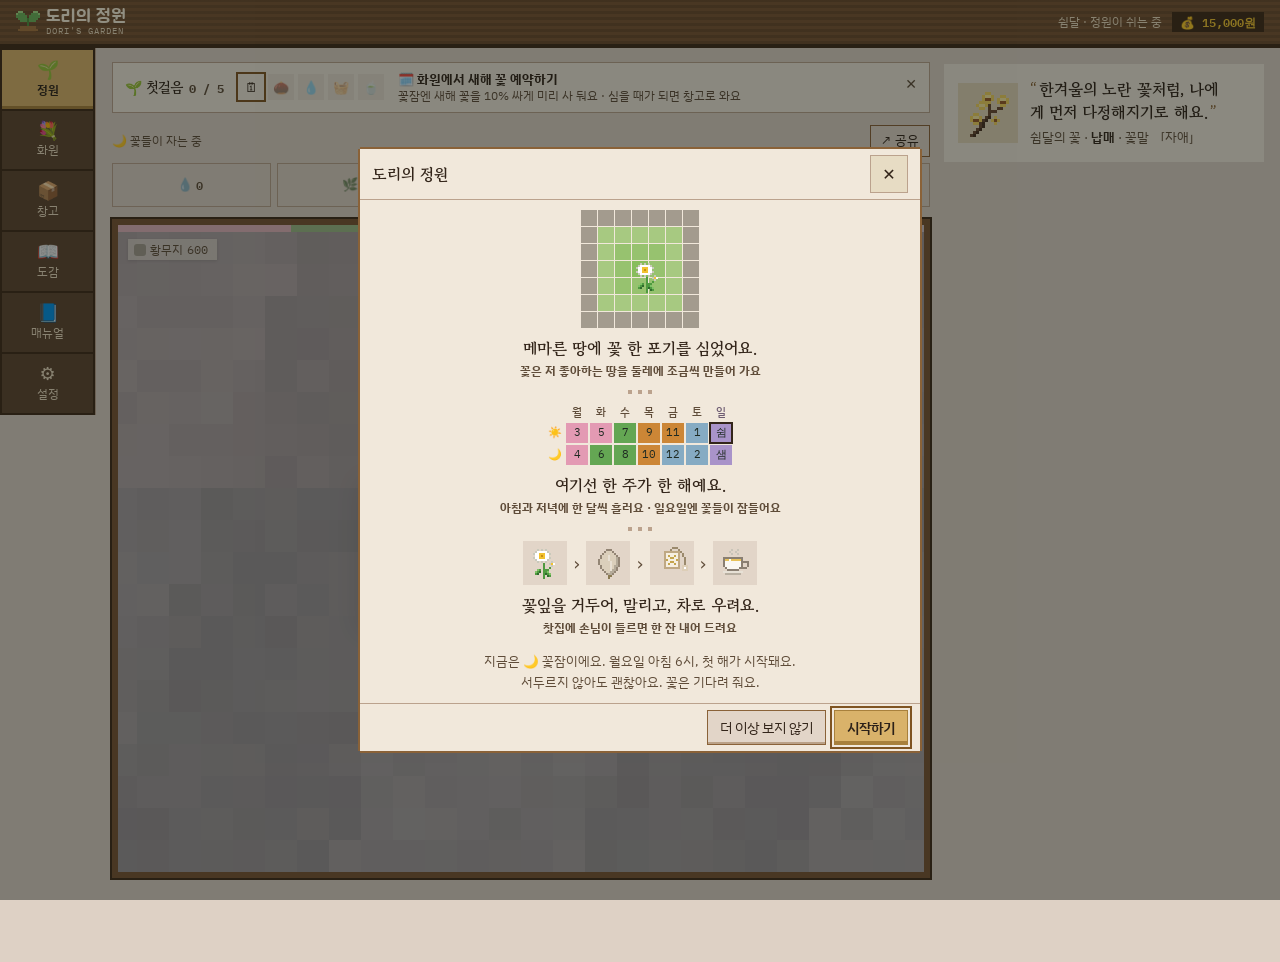
==== commit 2d51d142: "feat: 지도 칸 16px 정수배와 끌어서 보기 · 돈 늘 표시 (P86-02) Co-Authored-By: Claude Opus 5.5 <noreply@anthropic.com" ====
--- a/flower-land/index.html
+++ b/flower-land/index.html
@@ -33,7 +33,7 @@
 <div class="app">
   <header class="topbar">
     <button type="button" class="brand" id="brandBtn" title="정원으로" aria-label="도리의 정원 · 정원으로 가기"><svg class="logo-px" viewBox="0 0 11 10" width="24" height="22" shape-rendering="crispEdges" aria-hidden="true"><rect x="1" y="0" width="1" height="1" fill="#a6dc86"/><rect x="2" y="0" width="1" height="1" fill="#a6dc86"/><rect x="8" y="0" width="1" height="1" fill="#a6dc86"/><rect x="9" y="0" width="1" height="1" fill="#a6dc86"/><rect x="0" y="1" width="1" height="1" fill="#a6dc86"/><rect x="1" y="1" width="1" height="1" fill="#6db35a"/><rect x="2" y="1" width="1" height="1" fill="#6db35a"/><rect x="3" y="1" width="1" height="1" fill="#6db35a"/><rect x="7" y="1" width="1" height="1" fill="#6db35a"/><rect x="8" y="1" width="1" height="1" fill="#6db35a"/><rect x="9" y="1" width="1" height="1" fill="#6db35a"/><rect x="10" y="1" width="1" height="1" fill="#a6dc86"/><rect x="0" y="2" width="1" height="1" fill="#6db35a"/><rect x="1" y="2" width="1" height="1" fill="#6db35a"/><rect x="2" y="2" width="1" height="1" fill="#6db35a"/><rect x="3" y="2" width="1" height="1" fill="#6db35a"/><rect x="4" y="2" width="1" height="1" fill="#6db35a"/><rect x="6" y="2" width="1" height="1" fill="#6db35a"/><rect x="7" y="2" width="1" height="1" fill="#6db35a"/><rect x="8" y="2" width="1" height="1" fill="#6db35a"/><rect x="9" y="2" width="1" height="1" fill="#6db35a"/><rect x="10" y="2" width="1" height="1" fill="#6db35a"/><rect x="1" y="3" width="1" height="1" fill="#6db35a"/><rect x="2" y="3" width="1" height="1" fill="#6db35a"/><rect x="3" y="3" width="1" height="1" fill="#6db35a"/><rect x="4" y="3" width="1" height="1" fill="#6db35a"/><rect x="5" y="3" width="1" height="1" fill="#4f8f3e"/><rect x="6" y="3" width="1" height="1" fill="#6db35a"/><rect x="7" y="3" width="1" height="1" fill="#6db35a"/><rect x="8" y="3" width="1" height="1" fill="#6db35a"/><rect x="9" y="3" width="1" height="1" fill="#6db35a"/><rect x="2" y="4" width="1" height="1" fill="#6db35a"/><rect x="3" y="4" width="1" height="1" fill="#6db35a"/><rect x="4" y="4" width="1" height="1" fill="#6db35a"/><rect x="5" y="4" width="1" height="1" fill="#4f8f3e"/><rect x="6" y="4" width="1" height="1" fill="#6db35a"/><rect x="7" y="4" width="1" height="1" fill="#6db35a"/><rect x="8" y="4" width="1" height="1" fill="#6db35a"/><rect x="5" y="5" width="1" height="1" fill="#4f8f3e"/><rect x="5" y="6" width="1" height="1" fill="#4f8f3e"/><rect x="2" y="7" width="1" height="1" fill="#a5743f"/><rect x="3" y="7" width="1" height="1" fill="#a5743f"/><rect x="4" y="7" width="1" height="1" fill="#a5743f"/><rect x="5" y="7" width="1" height="1" fill="#a5743f"/><rect x="6" y="7" width="1" height="1" fill="#a5743f"/><rect x="7" y="7" width="1" height="1" fill="#a5743f"/><rect x="8" y="7" width="1" height="1" fill="#a5743f"/><rect x="1" y="8" width="1" height="1" fill="#a5743f"/><rect x="2" y="8" width="1" height="1" fill="#a5743f"/><rect x="3" y="8" width="1" height="1" fill="#a5743f"/><rect x="4" y="8" width="1" height="1" fill="#a5743f"/><rect x="5" y="8" width="1" height="1" fill="#a5743f"/><rect x="6" y="8" width="1" height="1" fill="#a5743f"/><rect x="7" y="8" width="1" height="1" fill="#a5743f"/><rect x="8" y="8" width="1" height="1" fill="#a5743f"/><rect x="9" y="8" width="1" height="1" fill="#a5743f"/><rect x="2" y="9" width="1" height="1" fill="#7a5230"/><rect x="3" y="9" width="1" height="1" fill="#7a5230"/><rect x="4" y="9" width="1" height="1" fill="#7a5230"/><rect x="5" y="9" width="1" height="1" fill="#7a5230"/><rect x="6" y="9" width="1" height="1" fill="#7a5230"/><rect x="7" y="9" width="1" height="1" fill="#7a5230"/><rect x="8" y="9" width="1" height="1" fill="#7a5230"/></svg><span class="logo-ttl" id="brandTitle" hidden></span><span class="bt"><b>도리의 정원</b><small>Dori's Garden</small></span></button>
-    <div class="topinfo"><span id="topInfo"></span><span class="topseason" id="topSeason" hidden></span></div>
+    <div class="topinfo"><span id="topInfo"></span><span class="topseason" id="topSeason" hidden></span><span class="wallet top-wallet" id="topMoney" aria-label="가진 돈" hidden></span></div>
   </header>
 
   <div class="body">
@@ -53,14 +53,17 @@
             <div class="mapwrap">
               <div class="mapframe">
                 <div class="yearstrip" id="yearBox" role="img" aria-label="올해의 흐름"></div>
-                <canvas id="map" aria-label="정원 지도"></canvas>
+                <!-- P86-02 지도 칸은 16px 정수배 — 틀보다 크면 이 칸 안에서 끌어서 봐요. 지도와 함께 움직이는 것(둘레 단추 · 말풍선)만 안에 -->
+                <div class="mapscroll" id="mapScroll" tabindex="0" aria-label="정원 지도 둘러보기"><div class="mapinner">
+                  <canvas id="map" aria-label="정원 지도"></canvas>
+                  <div class="care-ring" id="careRing" hidden></div>
+                  <div class="v-bubble" id="visitorBubble" role="status" hidden></div>
+                </div></div>
                 <div class="ysky" id="yearSky" aria-hidden="true" hidden></div>
                 <div class="emptyhint" id="emptyMap" hidden></div>
                 <div class="snack" id="snack" role="status" hidden></div>
                 <div class="legend2 on-map" id="legend2"></div>
-                <button type="button" class="map-zoom" id="mapZoom" aria-pressed="false" title="지도 2배 확대 · 밀어서 옮겨요">🔍</button>
-                <div class="care-ring" id="careRing" hidden></div>
-                <div class="v-bubble" id="visitorBubble" role="status" hidden></div>
+                <button type="button" class="map-zoom" id="mapZoom" aria-pressed="false" title="지도 크기 바꾸기">🔍</button>
               </div>
               <div class="emptyhint" id="restBanner" hidden><div class="box"><button type="button" class="iconbtn restclose" data-rest="close" aria-label="닫기">✕</button><b>🌙 꽃잠이에요</b><span class="muted rest-long" style="font-size: var(--fs-md)">꽃들이 자고 있어요 · 옮겨심기 · 번식 · 돌보기와 핀 채 잠든 꽃 거두기는 돼요. 블렌드를 만들거나 새해 꽃을 예약해 보세요.</span><span class="muted rest-short">옮겨심기 · 번식 · 돌보기 · 거두기는 돼요</span></div></div>
             </div>
--- a/flower-land/style.css
+++ b/flower-land/style.css
@@ -10,8 +10,10 @@
    7. ── 창과 알림                   확인 창 · 토스트 · 정원 일지 · 설정 카드 · 📘 매뉴얼 · 🔠 큰 글씨 · 휴대폰 두 줄 탭 · 🧩 땅 무늬 범례 */
 /* Layout: 위 막대(날짜·계절 시계·돈) + 탭 8개(정원·화원·제다실·찻집·창고·도감기록·매뉴얼·설정). PC는 왼쪽 탭과 오른쪽 상태창, 휴대폰은 아래 탭과 아래에서 올라오는 상태창 */
 :root {
-  --bg: #eef0e8; --panel0: #f8f9f4; --sunk0: #e4e8de; --ink: #1f2a22; --muted: #5a675c; --line0: #d2d9cc;
-  --accent: #5b8a6e; --accent-ink: #f6fbf7; --good: #3f7f4a; --warn: #a8652a;
+  /* P86-01 🪵 나무 선반: 낮은 쪽지 종이 + 밝은 나무, 밤은 어두운 나무. 재질 규칙은 파일 맨 끝 "── 나무 선반 (P86)" */
+  --bg: #e7dcc4; --panel0: #f6eedc; --sunk0: #ebe0c8; --ink: #33251a; --muted: #5f4c39; --line0: #c0a67c;
+  --accent: #7f5422; --accent-ink: #fff8ea; --good: #2f6b3a; --warn: #8a4c18;
+  --wood: #7a5433; --wood-dk: #5e4530; --wood-edge: #3f2a18; --wood-ink: #fdf3df; --wood-muted: #ecdcc0; --frame: #8a6238;
   --spring: #e39ab3; --summer: #64a653; --autumn: #cc8636; --winter: #86abc3; --rest: #a993c9; --seed: #8a6a44;
   --font-display: "Gowun Batang", "Nanum Myeongjo", serif;
   --font-body: "IBM Plex Sans KR", "Malgun Gothic", "Apple SD Gothic Neo", system-ui, sans-serif;
@@ -21,12 +23,12 @@
   --fs: 1; --u: calc(var(--fs) * 0.0625rem);
   /* P57 디자인 토큰 — 새 규칙은 이 값만 씀 (아래 "디자인 규칙" 주석) */
   --sp-1: 2px; --sp-2: 4px; --sp-3: 6px; --sp-4: 8px; --sp-5: 10px; --sp-6: 12px; --sp-7: 14px; --sp-8: 16px;
-  --r-xs: 6px; --r-sm: 8px; --r-md: 10px; --r-lg: 12px; --r-xl: 14px; --r-pill: 999px;
+  --r-xs: 0; --r-sm: 0; --r-md: 0; --r-lg: 0; --r-xl: 0; --r-pill: 0; --r-dot: 0;
   --fs-xs: calc(11 * var(--u)); --fs-sm: calc(12 * var(--u)); --fs-md: calc(13 * var(--u)); --fs-base: calc(14 * var(--u)); --fs-lg: calc(16 * var(--u)); --fs-xl: calc(18 * var(--u)); --fs-2xl: calc(20 * var(--u));
   --card-min-xs: 96px; --card-min-s: 120px; --card-min: 180px; --card-min-m: 220px; --card-min-l: 250px; --card-min-xl: 300px;
 }
 /* ── 디자인 규칙 (P57, 11-02) — 화면이 깨지지 않게 지키는 것
-   토큰  간격 --sp-1..8 (2 · 4 · 6 · 8 · 10 · 12 · 14 · 16px) · 모서리 --r-xs..xl (6 · 8 · 10 · 12 · 14px) · --r-pill(알약)
+   토큰  간격 --sp-1..8 (2 · 4 · 6 · 8 · 10 · 12 · 14 · 16px) · 모서리 --r-xs..xl · --r-pill · --r-dot (P86부터 모두 0 — 맨 끝 "── 나무 선반 (P86)")
          글자 --fs-xs · sm · md · base · lg · xl · 2xl (11 · 12 · 13 · 14 · 16 · 18 · 20, 큰 글씨면 1.25배) — 반 단계(11.5 · 12.5 · 13.5)는 그대로 calc(n * var(--u))
          카드 최소폭 --card-min-xs · s · (기본) · m · l · xl (96 · 120 · 180 · 220 · 250 · 300px). 색은 위 색 변수만
    카드 격자  grid + repeat(auto-fill, minmax(min(100%, var(--card-min…)), 1fr)) — 칸 수를 고정하지 않음. 격자의 자식은 min-width: 0 (아래 목록에 격자 클래스를 더함)
@@ -38,9 +40,9 @@
    규칙 자체는 파일 맨 끝 "── 디자인 규칙 (P57)" 절 (뒤에 있어야 앞의 개별 규칙을 이김)
    검사      DEV 콘솔에서 flower-land/tools/layout-check.js (docs/개발.md "디자인 규칙") — 폭 375 · 768 · 1280 · 1536에서 0건 */
 @media (prefers-color-scheme: dark) { :root:not([data-theme="light"]) {
-  --bg: #131814; --panel0: #1b221d; --sunk0: #232c25; --ink: #e4eae1; --muted: #98a59a; --line0: #2e3831; --accent: #8fc4a3; --accent-ink: #10241a; --good: #79c287; --warn: #e0a066; --seed: #c49a6a; color-scheme: dark;
+  --bg: #211810; --panel0: #33261b; --sunk0: #2a1e15; --ink: #f4e9d6; --muted: #cdbca1; --line0: #5e4530; --accent: #dcb56e; --accent-ink: #2c2119; --good: #8fcf95; --warn: #eaa874; --seed: #c49a6a; --wood: #6e4a2c; --wood-dk: #4a3424; --wood-edge: #2c1d12; --wood-ink: #f8ecd6; --wood-muted: #e0ceb0; --frame: #6e4a2c; color-scheme: dark;
 } }
-:root[data-theme="dark"] { --bg: #131814; --panel0: #1b221d; --sunk0: #232c25; --ink: #e4eae1; --muted: #98a59a; --line0: #2e3831; --accent: #8fc4a3; --accent-ink: #10241a; --good: #79c287; --warn: #e0a066; --seed: #c49a6a; color-scheme: dark; }
+:root[data-theme="dark"] { --bg: #211810; --panel0: #33261b; --sunk0: #2a1e15; --ink: #f4e9d6; --muted: #cdbca1; --line0: #5e4530; --accent: #dcb56e; --accent-ink: #2c2119; --good: #8fcf95; --warn: #eaa874; --seed: #c49a6a; --wood: #6e4a2c; --wood-dk: #4a3424; --wood-edge: #2c1d12; --wood-ink: #f8ecd6; --wood-muted: #e0ceb0; --frame: #6e4a2c; color-scheme: dark; }
 
 * { box-sizing: border-box; }
 html, body { height: 100%; }
@@ -66,7 +68,7 @@
 h2 { font-family: var(--font-display); font-size: var(--fs-2xl); margin: 0; font-weight: 700; text-wrap: balance; }
 h3 { font-family: var(--font-display); font-size: var(--fs-lg); margin: 0; font-weight: 700; }
 .stars { color: #d39b12; letter-spacing: -1px; white-space: nowrap; }
-.dot { width: 12px; height: 12px; border-radius: 50%; flex: none; box-shadow: inset 0 0 0 1px rgba(0,0,0,.22); display: inline-block; }
+.dot { width: 12px; height: 12px; border-radius: var(--r-dot); flex: none; box-shadow: inset 0 0 0 1px rgba(0,0,0,.22); display: inline-block; }
 
 /* ── 전체 틀 */
 .app { min-height: 100%; display: grid; grid-template-rows: auto 1fr auto; }
@@ -113,7 +115,7 @@
 nav.tabs button { border: 0; background: none; padding: var(--sp-4) var(--sp-1) var(--sp-4); display: grid; justify-items: center; gap: 1px; font-size: var(--fs-sm); color: var(--muted); }
 nav.tabs button .ic { font-size: var(--fs-xl); line-height: 1.1; }
 nav.tabs button .ic { position: relative; }
-.tab-dot { position: absolute; top: -2px; right: -7px; width: 8px; height: 8px; border-radius: 50%; background: var(--accent); box-shadow: 0 0 0 2px var(--panel); }   /* 10-30: 📦 창고 = 새 편지 · 소식, ⚙️ 설정 = 드라이브 저장 상태(초록 저장됨 · 빨강 못 함) */
+.tab-dot { position: absolute; top: -2px; right: -7px; width: 8px; height: 8px; border-radius: var(--r-dot); background: var(--accent); box-shadow: 0 0 0 2px var(--panel); }   /* 10-30: 📦 창고 = 새 편지 · 소식, ⚙️ 설정 = 드라이브 저장 상태(초록 저장됨 · 빨강 못 함) */
 .tab-dot.ok { background: var(--good); }
 .tab-dot.bad { background: var(--val-down); }
 .tab-dot[hidden] { display: none; }
@@ -156,9 +158,9 @@
 .seg button { border: 0; background: var(--panel); padding: var(--sp-1) var(--sp-5); font-size: var(--fs-md); }
 .seg button[aria-pressed="true"] { background: var(--sunk); color: var(--ink); font-weight: 600; }
 .care-ring { position: absolute; inset: 0; pointer-events: none; z-index: 4; }   /* 꽃 둘레 돌보기 단추 (10-06) */
-.ring-btn { pointer-events: auto; position: absolute; width: 36px; height: 36px; margin: -18px 0 0 -18px; border-radius: 50%; border: 2px solid var(--k); background: var(--panel); display: grid; place-items: center; font-size: var(--fs-lg); padding: 0; cursor: pointer; box-shadow: 0 3px 10px rgba(40,30,20,.22); animation: ringPop .22s ease both; animation-delay: var(--d); }
+.ring-btn { pointer-events: auto; position: absolute; width: 36px; height: 36px; margin: -18px 0 0 -18px; border-radius: var(--r-dot); border: 2px solid var(--k); background: var(--panel); display: grid; place-items: center; font-size: var(--fs-lg); padding: 0; cursor: pointer; box-shadow: 0 3px 10px rgba(40,30,20,.22); animation: ringPop .22s ease both; animation-delay: var(--d); }
 .ring-btn.lack { border-style: dashed; filter: grayscale(.85); opacity: .75; }   /* ⑯ 도구가 없는 돌보기 (10-06) */
-.ring-btn .ring-lack { position: absolute; right: -4px; bottom: -4px; width: 16px; height: 16px; border-radius: 50%; background: var(--panel); border: 1px solid var(--line); font-size: var(--fs-sm); line-height: 14px; font-style: normal; color: var(--muted); }
+.ring-btn .ring-lack { position: absolute; right: -4px; bottom: -4px; width: 16px; height: 16px; border-radius: var(--r-dot); background: var(--panel); border: 1px solid var(--line); font-size: var(--fs-sm); line-height: 14px; font-style: normal; color: var(--muted); }
 .ring-btn:hover { background: color-mix(in srgb, var(--k) 14%, var(--panel)); transform: scale(1.08); }
 @keyframes ringPop { from { opacity: 0; transform: scale(.4); } to { opacity: 1; transform: none; } }
 @media (prefers-reduced-motion: reduce) { .ring-btn { animation: none; } }
@@ -172,13 +174,10 @@
 .v-bubble[hidden] { display: none; }
 @media (prefers-reduced-motion: reduce) { .v-bubble { animation: none; } }
 .mapframe { position: relative; border-radius: var(--r-xl); overflow: hidden; border: 1px solid var(--line); background: #a39b8e; box-shadow: 0 6px 18px rgba(40, 30, 20, .10); }
-canvas#map { display: block; width: 100%; touch-action: none; cursor: crosshair; }
+canvas#map { display: block; max-width: none; touch-action: pan-y; cursor: crosshair; }
 /* R-C4 🔍 지도 확대 (휴대폰 폭에서만 단추가 보임) — 확대하면 틀 안에서 밀어 옮김 */
-.map-zoom { display: none; position: absolute; right: var(--sp-3); top: var(--sp-3); z-index: 3; width: 36px; height: 36px; border-radius: var(--r-pill); border: 1px solid var(--line); background: var(--card); color: var(--ink); font-size: var(--fs-md); cursor: pointer; }
+.map-zoom { display: inline-flex; align-items: center; justify-content: center; position: absolute; right: var(--sp-3); top: var(--sp-3); z-index: 3; width: 36px; height: 36px; border-radius: var(--r-pill); border: 1px solid var(--line); background: var(--card); color: var(--ink); font-size: var(--fs-md); cursor: pointer; }
 .map-zoom[aria-pressed="true"] { background: var(--good); color: #fff; }
-.mapframe.zoomed { overflow: auto; -webkit-overflow-scrolling: touch; }
-.mapframe.zoomed canvas#map { touch-action: pan-x pan-y; }
-@media (max-width: 600px) { .map-zoom { display: inline-flex; align-items: center; justify-content: center; } }
 .feedback { min-height: 22px; font-size: var(--fs-md); color: var(--muted); }
 .feedback.warn { color: var(--warn); }
 .topfb { background: var(--panel); border: 1px solid var(--line); border-radius: var(--r-md); padding: var(--sp-3) var(--sp-4) var(--sp-3) var(--sp-7); color: var(--ink); display: flex; align-items: center; gap: var(--sp-5); flex-wrap: wrap;
@@ -195,7 +194,7 @@
 .guide .gd-t { font-family: var(--font-display); font-weight: 700; font-size: var(--fs-base); white-space: nowrap; }
 .guide .gd-t .data { font-size: var(--fs-sm); color: var(--muted); margin-left: var(--sp-1); }
 .guide .gd-steps { display: inline-flex; gap: var(--sp-2); }
-.guide .gd-steps i { width: 26px; height: 26px; border-radius: 50%; display: grid; place-items: center; font-style: normal; font-size: var(--fs-md); background: var(--sunk); opacity: .55; }
+.guide .gd-steps i { width: 26px; height: 26px; border-radius: var(--r-dot); display: grid; place-items: center; font-style: normal; font-size: var(--fs-md); background: var(--sunk); opacity: .55; }
 .guide .gd-steps i.done { opacity: .9; background: color-mix(in srgb, var(--accent) 16%, var(--panel)); }
 .guide .gd-steps i.now { opacity: 1; background: var(--panel); box-shadow: 0 0 0 2px var(--accent); }
 .guide .gd-now { flex: 1; min-width: 180px; display: grid; font-size: var(--fs-md); line-height: 1.35; }
@@ -300,7 +299,7 @@
 .sx-sec { font-family: var(--font-display); font-weight: 700; font-size: var(--fs-lg); border-top: 1px solid var(--line); padding-top: var(--sp-5); }
 .sx-tips { display: grid; gap: var(--sp-5); border-top: 1px solid var(--line); padding-top: var(--sp-5); }
 .sx-tips > div { display: grid; grid-template-columns: 32px minmax(0, 1fr); gap: var(--sp-5); align-items: center; font-size: var(--fs-md); line-height: 1.4; }
-.sx-tips .ti { width: 32px; height: 32px; border-radius: 50%; display: grid; place-items: center; background: var(--sunk); font-size: var(--fs-lg); }
+.sx-tips .ti { width: 32px; height: 32px; border-radius: var(--r-dot); display: grid; place-items: center; background: var(--sunk); font-size: var(--fs-lg); }
 .sx-tips .muted { font-size: var(--fs-sm); }
 /* 빈 칸: 심을 꽃 카드 (누르면 심기) */
 .pgrid { display: grid; grid-template-columns: repeat(auto-fill, minmax(min(100%, var(--card-min-s)), 1fr)); gap: var(--sp-4); }
@@ -346,8 +345,8 @@
 .sx-stats .mini.land i { width: 100%; }
 .sx-care { display: grid; grid-template-columns: repeat(5, minmax(0, 1fr)); gap: var(--sp-2); padding: var(--sp-2) 0; border-top: 1px solid var(--line); border-bottom: 1px solid var(--line); }
 .ct { border: 0; background: none; display: grid; justify-items: center; gap: var(--sp-1); padding: var(--sp-3) 0; color: var(--ink); min-width: 0; }
-.ct .ci { position: relative; width: 42px; height: 42px; border-radius: 50%; display: grid; place-items: center; font-size: var(--fs-xl); border: 2px solid color-mix(in srgb, var(--k) 40%, transparent); background: color-mix(in srgb, var(--k) 8%, var(--panel)); transition: transform .12s; }
-.ct .ci i { position: absolute; right: -3px; bottom: -3px; width: 17px; height: 17px; border-radius: 50%; background: var(--k); color: #fff; font-size: var(--fs-xs); font-style: normal; display: grid; place-items: center; box-shadow: 0 0 0 2px var(--panel); }
+.ct .ci { position: relative; width: 42px; height: 42px; border-radius: var(--r-dot); display: grid; place-items: center; font-size: var(--fs-xl); border: 2px solid color-mix(in srgb, var(--k) 40%, transparent); background: color-mix(in srgb, var(--k) 8%, var(--panel)); transition: transform .12s; }
+.ct .ci i { position: absolute; right: -3px; bottom: -3px; width: 17px; height: 17px; border-radius: var(--r-dot); background: var(--k); color: #fff; font-size: var(--fs-xs); font-style: normal; display: grid; place-items: center; box-shadow: 0 0 0 2px var(--panel); }
 .ct .cl { font-size: var(--fs-sm); font-weight: 600; }
 .ct .cs { font-size: var(--fs-xs); color: var(--muted); line-height: 1.2; text-align: center; white-space: nowrap; overflow: hidden; text-overflow: ellipsis; max-width: 100%; }
 .ct.need .ci { background: var(--k); border-color: var(--k); box-shadow: 0 3px 8px color-mix(in srgb, var(--k) 35%, transparent); }
@@ -362,6 +361,9 @@
 .sx-act { display: grid; gap: var(--sp-1); align-content: start; }
 .sx-act .btn { width: 100%; justify-content: center; }
 .sx-act .muted { font-size: var(--fs-xs); text-align: center; line-height: 1.3; }
+.sx-two { display: grid; grid-template-columns: repeat(auto-fit, minmax(min(100%, 88px), 1fr)); gap: var(--sp-2); }   /* P83-03 삽이 없을 때 사기 · 만들기 — 좁으면 위아래로 */
+.sx-two .btn { white-space: nowrap; }
+.pres-acts { display: flex; flex-wrap: wrap; justify-content: center; gap: var(--sp-2); }   /* P84-03 창고 🌹 카드 놓기 · 팔기 */
 .status .head { display: flex; align-items: baseline; gap: var(--sp-4); flex-wrap: wrap; }
 .status .head h3 { font-size: var(--fs-xl); }
 .bar { height: 7px; border-radius: var(--r-xs); background: var(--sunk); overflow: hidden; }
@@ -703,6 +705,12 @@
 .qbar i { display: block; height: 100%; border-radius: inherit; background: var(--pc); }
 .cc-meta { font-size: var(--fs-sm); color: var(--muted); line-height: 1.4; }
 .cc-meta b { color: var(--ink); white-space: nowrap; }
+.cc-taste { font-size: var(--fs-xs); color: var(--muted); line-height: 1.4; word-break: keep-all; overflow-wrap: anywhere; }   /* P79-02 맛 한 줄 */
+.cc-taste b { color: var(--ink); font-weight: 600; margin-right: var(--sp-1); }
+.cc-need, .bl-need { font-size: var(--fs-xs); color: var(--muted); line-height: 1.4; word-break: keep-all; overflow-wrap: anywhere; }   /* P82-02 티백 1개에 드는 꽃잎 수 */
+.bl-need { font-size: var(--fs-sm); }
+.bc-qty { display: flex; flex-wrap: wrap; align-items: center; justify-content: center; gap: var(--sp-3) var(--sp-4); margin-top: var(--sp-4); }   /* P82-01 몇 잔 만들까요 */
+.bl-out .bl-taste, .bl-rec .bl-taste { color: var(--muted); word-break: keep-all; }
 .cc-price { display: flex; align-items: baseline; gap: var(--sp-3); }
 .cc-price b { font-size: var(--fs-xl); }
 .cc-price .muted { font-size: var(--fs-sm); }
@@ -861,6 +869,13 @@
 .mc .mc-st img.px { width: 16px; height: 16px; }
 .mine-acts { display: flex; gap: var(--sp-3); flex-wrap: wrap; justify-content: center; }
 .mine-acts:empty { display: none; }
+/* P83-01 ⛏️ 자동 캐기 칸 */
+.mine-auto { display: flex; flex-wrap: wrap; align-items: center; justify-content: space-between; gap: var(--sp-3) var(--sp-4); padding: var(--sp-3) var(--sp-5); background: var(--sunk); border: 1px dashed var(--line); }
+.mine-auto.on { border-style: solid; border-color: var(--accent); }
+.mine-auto .ma-main { display: grid; gap: var(--sp-1); flex: 1 1 200px; min-width: 0; }
+.mine-auto small { font-size: var(--fs-sm); line-height: 1.35; }
+.mine-auto small.warn { color: var(--warn); }
+.mine-auto .btn { flex: 0 0 auto; }
 .mine-sec { display: grid; gap: var(--sp-4); min-width: 0; }
 .mine-sub { margin: 0; font-size: var(--fs-base); font-weight: 700; }
 .mine-bag { display: grid; grid-template-columns: repeat(auto-fill, minmax(min(100%, var(--card-min-xs)), 1fr)); gap: var(--sp-5) var(--sp-4); }
@@ -923,6 +938,20 @@
 .decotiles { display: grid; grid-template-columns: repeat(auto-fill, minmax(min(100%, var(--card-min-s)), 1fr)); gap: var(--sp-4); }
 .decotile { display: grid; justify-items: center; gap: var(--sp-2); padding: var(--sp-5) var(--sp-4); border: 1px solid var(--line); background: var(--panel); border-radius: var(--r-lg); text-align: center; }
 .decotile small, .decotile .dk-hint { font-size: calc(11.5 * var(--u)); color: var(--muted); }
+.deco-group { display: grid; gap: var(--sp-3); margin-bottom: var(--sp-5); }   /* P78-01 창고 장식 종류별 묶음 */
+.deco-group .dg-head { font-weight: 700; font-size: var(--fs-md); }
+.decotile, .decotop { position: relative; }
+.decotile .dk-n { font-size: var(--fs-sm); color: var(--ink); font-weight: 600; font-variant-numeric: tabular-nums; white-space: nowrap; }   /* P81-02 개수 한 줄 */
+.decotile[data-decotip], .decotop[data-decotip] { cursor: help; }
+.dk-tip { display: none; position: absolute; left: var(--sp-2); right: var(--sp-2); bottom: var(--sp-2); z-index: 2; padding: var(--sp-3) var(--sp-4); border-radius: var(--r-sm); background: var(--ink); color: var(--panel); font-size: var(--fs-xs); line-height: 1.45; text-align: left; word-break: keep-all; overflow-wrap: anywhere; pointer-events: none; }   /* P81-03 지금 효과 — 카드 안쪽 아래에 겹쳐 띄움 */
+.decotop .dk-tip { left: auto; right: var(--sp-2); bottom: auto; top: calc(100% + var(--sp-1)); max-width: min(320px, 90%); }
+@media (hover: hover) { [data-decotip]:hover > .dk-tip { display: block; } }
+[data-decotip]:focus-visible > .dk-tip, [data-decotip].tip > .dk-tip { display: block; }
+.dplace { display: grid; grid-template-columns: repeat(auto-fill, minmax(min(100%, var(--card-min-s)), 1fr)); gap: var(--sp-3); }   /* P78-02 빈 칸에 놓을 장식 */
+.dpcard { display: grid; grid-template-columns: auto minmax(0, 1fr); align-items: center; gap: var(--sp-3); padding: var(--sp-3) var(--sp-4); border: 1px solid var(--line); background: var(--panel); border-radius: var(--r-lg); text-align: left; font-size: var(--fs-sm); color: var(--ink); min-width: 0; }
+.dpcard:hover { border-color: var(--accent); }
+.dpcard .dp-main { display: grid; gap: var(--sp-1); min-width: 0; word-break: keep-all; overflow-wrap: anywhere; }
+.dpcard .dp-main small { color: var(--muted); }
 /* 장식 상태창 (11-01): 창 대신 옆 상태창 — 설명 · 하는 일 줄 */
 .sx-deco { display: grid; gap: var(--sp-3); }
 .sx-deco p { margin: 0; font-size: var(--fs-md); line-height: 1.5; }
@@ -952,20 +981,21 @@
 /* P59 🪑 찻집 가꾸기를 찻집 화면에 (11-02): 간판 아래 작은 카페 — 크림빛 벽 · 고르기 줄은 가로로 밀어 봄
    P60 ☕ 카페 손님 · 주문 쪽지 (11-02): 세 칸(minmax(0, 1fr)) — 큰 손님 도트 / 화면 폭을 가로지르는 긴 나무 카운터 / 손님 폭만 한 쪽지. 🪧 간판은 접어 둠(details)
    P60 덧붙임 (11-02 사용자 "그림처럼 큼직큼직하게"): 크기는 카페 장면 폭(container query)에 따라 정수배 — --gs 손님(16px ×4 ~ ×12) · --cs 앞 찻잔 · --ss 쪽지 차 그림 · --sf 쪽지 글씨 */
-.cafe { display: grid; gap: var(--sp-4); padding: var(--sp-5) var(--sp-6) var(--sp-6); border-radius: var(--r-xl); background: color-mix(in srgb, #e9c99a 18%, var(--panel)); border: 1px solid color-mix(in srgb, #b07a4a 35%, var(--line)); }
+.cafe { display: grid; gap: var(--sp-2); padding: var(--sp-3) var(--sp-4); border-radius: var(--r-xl); background: color-mix(in srgb, #e9c99a 18%, var(--panel)); border: 1px solid color-mix(in srgb, #b07a4a 35%, var(--line)); }
 .cafe > * { min-width: 0; }
-.cafe-scene { container-type: inline-size; position: relative; display: grid; gap: var(--sp-4); padding: var(--sp-8) var(--sp-3) var(--sp-5); border-radius: var(--r-lg); border: 1px solid color-mix(in srgb, #9b6a3e 30%, var(--line)); overflow: hidden;
+.cafe-scene { container-type: inline-size; position: relative; display: grid; gap: var(--sp-2); padding: var(--sp-3); border-radius: var(--r-lg); border: 1px solid color-mix(in srgb, #9b6a3e 30%, var(--line)); overflow: hidden;
   background: repeating-linear-gradient(90deg, transparent 0 22px, color-mix(in srgb, #9b6a3e 12%, transparent) 22px 24px),
     linear-gradient(180deg, color-mix(in srgb, #f6e2bf 50%, var(--panel)), color-mix(in srgb, #e9cfa4 45%, var(--panel))); }
 .cafe-scene > * { min-width: 0; }
-.cf-seats { --gs: 4; --cs: 1; --ss: 2; --sf: var(--fs-sm); display: grid; grid-template-columns: repeat(3, minmax(0, 1fr)); align-items: start; margin: 0 calc(-1 * var(--sp-3));
+/* P82-03 주문칸 크기 ½ (11-06 사용자): --gs 4 ~ 12 → 2 ~ 6 · 도트는 16px 정수배 그대로, 쪽지 글씨는 375px에서 예전 크기를 지킴 */
+.cf-seats { --gs: 2; --cs: 1; --ss: 1; --sf: var(--fs-sm); display: grid; grid-template-columns: repeat(3, minmax(0, 1fr)); align-items: start; margin: 0 calc(-1 * var(--sp-3));
   --ct: calc(16px * var(--gs)); --cb: calc(18px * var(--gs) + 6px);
   background: linear-gradient(180deg, transparent 0 var(--ct), #a87448 var(--ct) calc(var(--ct) + 1px * var(--gs)), #8a5a34 calc(var(--ct) + 1px * var(--gs)) var(--cb), #5e3d22 var(--cb) calc(var(--cb) + 3px), transparent calc(var(--cb) + 3px)); }
-@container (min-width: 270px) { .cf-seats { --gs: 5; --cs: 2; } }
-@container (min-width: 300px) { .cf-seats { --gs: 6; --sf: var(--fs-md); } }
-@container (min-width: 480px) { .cf-seats { --gs: 8; --cs: 3; --ss: 3; --sf: var(--fs-lg); } }
-@container (min-width: 700px) { .cf-seats { --gs: 10; --sf: var(--fs-xl); } }
-@container (min-width: 960px) { .cf-seats { --gs: 12; --cs: 4; --ss: 4; --sf: var(--fs-2xl); } }
+@container (min-width: 270px) { .cf-seats { --gs: 3; } }
+@container (min-width: 300px) { .cf-seats { --sf: var(--fs-md); } }
+@container (min-width: 480px) { .cf-seats { --gs: 4; --cs: 2; } }
+@container (min-width: 700px) { .cf-seats { --gs: 5; --sf: var(--fs-base); } }
+@container (min-width: 960px) { .cf-seats { --gs: 6; --ss: 2; --sf: var(--fs-lg); } }
 .cf-seat { display: grid; grid-template-rows: calc(16px * var(--gs)) calc(2px * var(--gs) + 6px) auto; justify-items: stretch; min-width: 0; padding: 0; border: 0; background: none; color: var(--ink); font: inherit; line-height: 1.2; text-align: center; }
 .cf-guest { position: relative; display: grid; place-items: end center; min-width: 0; }
 .cf-guest > img.px:first-child { width: calc(16px * var(--gs)); height: calc(16px * var(--gs)); image-rendering: pixelated; }
@@ -982,17 +1012,18 @@
 .cf-seat.add:hover:not(:disabled) .cf-guest { border-style: solid; }
 .cf-seat.add:disabled { cursor: default; }
 .cf-seat.rest .cf-guest { opacity: .55; }
-/* 주문 쪽지: 카운터 앞에 붙은 종이 (P23 쪽지 색) — 폭은 손님 폭쯤 */
-.cf-slip { position: relative; justify-self: center; display: grid; justify-items: center; gap: var(--sp-2); width: min(calc(100% - 2 * var(--sp-4)), calc(16px * var(--gs) + 24px)); min-width: 0; margin-top: calc(-1 * var(--sp-1)); padding: var(--sp-4) var(--sp-3) var(--sp-5); background: #fbf6e9; color: #4a3a28; border: 1px dashed #c9b48a; border-top: 0; border-radius: 0 0 var(--r-sm) var(--r-sm); font-size: var(--fs-sm); word-break: keep-all; overflow-wrap: anywhere; box-shadow: 0 3px 0 rgba(0, 0, 0, .06); }
-.cf-slip .cf-sh { font-size: var(--fs-sm); color: #a0603a; font-weight: 600; }
+/* 주문 쪽지: 카운터 앞에 붙은 종이 (P23 쪽지 색) — 손님이 작아져도(P82-03) 글이 들어가게 폭은 손님 폭 + 여유 · 표시 · 그림 · 글은 한 흐름 */
+.cf-slip { position: relative; justify-self: center; display: block; width: min(calc(100% - var(--sp-3)), calc(16px * var(--gs) + 96px)); min-width: 0; margin-top: calc(-1 * var(--sp-1)); padding: var(--sp-2) var(--sp-2) var(--sp-3); background: #fbf6e9; color: #4a3a28; border: 1px dashed #c9b48a; border-top: 0; border-radius: 0 0 var(--r-sm) var(--r-sm); font-size: var(--fs-sm); word-break: keep-all; overflow-wrap: anywhere; box-shadow: 0 3px 0 rgba(0, 0, 0, .06); }
+.cf-slip .cf-sh { margin-right: var(--sp-1); font-size: var(--fs-sm); color: #a0603a; font-weight: 600; }
+.cf-slip .cf-sh:empty { display: none; }
 .cf-slip b { font-weight: 600; font-size: var(--sf); line-height: 1.3; }
-.cf-slip img.px { width: calc(16px * var(--ss)); height: calc(16px * var(--ss)); image-rendering: pixelated; }
+.cf-slip img.px { display: inline-block; margin-right: var(--sp-1); vertical-align: middle; width: calc(16px * var(--ss)); height: calc(16px * var(--ss)); image-rendering: pixelated; }
 .cf-slip.done { opacity: .6; }
 .cf-slip.done b { text-decoration: line-through; }
 .cf-slip.done .cf-sh { color: #4f8a50; }
 .cf-slip.idle { background: color-mix(in srgb, #fbf6e9 60%, transparent); border-style: dotted; }
 .cf-slip.idle b { font-weight: 400; color: #7a6a52; }
-.cf-more { position: absolute; top: -6px; right: -6px; padding: 0 var(--sp-2); border-radius: var(--r-pill); background: #c0566a; color: #fff; font-size: var(--fs-xs); font-weight: 700; line-height: 1.5; }
+.cf-more { position: absolute; bottom: calc(-1 * var(--sp-2)); right: 0; padding: 0 var(--sp-2); border-radius: var(--r-pill); background: #c0566a; color: #fff; font-size: var(--fs-xs); font-weight: 700; line-height: 1.5; }
 @media (prefers-color-scheme: dark) { :root:not([data-theme="light"]) .cf-slip { background: #3a3326; color: #f0e4c8; border-color: #6e5e3e; } :root:not([data-theme="light"]) .cf-slip .cf-sh { color: #e6a87a; } :root:not([data-theme="light"]) .cf-slip.idle { background: #2f2a22; } :root:not([data-theme="light"]) .cf-slip.idle b { color: #c8b898; } :root:not([data-theme="light"]) .cf-slip.done .cf-sh { color: #8fc48f; } }
 :root[data-theme="dark"] .cf-slip { background: #3a3326; color: #f0e4c8; border-color: #6e5e3e; }
 :root[data-theme="dark"] .cf-slip .cf-sh { color: #e6a87a; }
@@ -1071,7 +1102,7 @@
 .sup-price b { color: var(--ink); font-size: var(--fs-base); }
 .sup-qty { display: flex; flex-wrap: wrap; align-items: center; justify-content: center; gap: var(--sp-5) var(--sp-7); }
 .sup-step { display: inline-flex; align-items: center; gap: var(--sp-2); }
-.sup-step button { width: 36px; height: 36px; border-radius: 50%; border: 1px solid var(--line); background: var(--panel); font-size: var(--fs-xl); line-height: 1; }
+.sup-step button { width: 36px; height: 36px; border-radius: var(--r-dot); border: 1px solid var(--line); background: var(--panel); font-size: var(--fs-xl); line-height: 1; }
 .sup-step button:hover:not(:disabled) { border-color: var(--accent); color: var(--accent); }
 .sup-step button:disabled { opacity: .35; }
 .sup-step b { min-width: 64px; text-align: center; font-size: calc(26 * var(--u)); }
@@ -1087,15 +1118,15 @@
 .sup-bill .bad b { color: var(--warn); }
 .modal:has(.sup-pop) { width: min(440px, 100%); }
 /* 창고: 정원 용품 다섯 칸 */
-.suptiles { display: grid; grid-template-columns: repeat(5, minmax(0, 132px)); gap: var(--sp-4); }
+.suptiles { display: grid; grid-template-columns: repeat(6, minmax(0, 132px)); gap: var(--sp-4); }
 .suptile { position: relative; display: grid; justify-items: center; gap: 1px; padding: var(--sp-5) var(--sp-3) var(--sp-4); border: 1px solid var(--line); border-radius: var(--r-xl); background: var(--panel); text-align: center; }
 .suptile:hover { border-color: var(--accent); }
 .suptile .si { font-size: calc(24 * var(--u)); line-height: 1.2; }
 .suptile b { font-size: var(--fs-md); }
-.suptile small { font-size: calc(11.5 * var(--u)); color: var(--muted); font-family: var(--font-data); }
+.suptile small { font-size: calc(11.5 * var(--u)); color: var(--muted); font-variant-numeric: tabular-nums; }   /* P81-04 고정폭 글꼴은 한글 사이가 벌어져 보여서 본문 글꼴로 */
 .suptile.low small, .suptile.empty small { color: var(--warn); font-weight: 600; }
 .suptile.empty .si { filter: grayscale(1); opacity: .55; }
-.suptile .sp { position: absolute; top: 6px; right: 6px; width: 18px; height: 18px; border-radius: 50%; display: grid; place-items: center; font-size: var(--fs-md); font-weight: 700; background: var(--accent); color: var(--accent-ink); opacity: .85; }
+.suptile .sp { position: absolute; top: 6px; right: 6px; width: 18px; height: 18px; border-radius: var(--r-dot); display: grid; place-items: center; font-size: var(--fs-md); font-weight: 700; background: var(--accent); color: var(--accent-ink); opacity: .85; }
 @media (max-width: 480px) { .suptiles { grid-template-columns: repeat(3, minmax(0, 1fr)); } }
 .shop-news .warn, .shop-news .warn b { color: var(--warn); }
 .st-from { font-size: var(--fs-xs); padding: 0 var(--sp-3); border-radius: var(--r-pill); background: var(--sunk); color: var(--ink); margin-right: var(--sp-2); }
@@ -1166,9 +1197,9 @@
 .sell-r { display: grid; justify-items: end; gap: var(--sp-1); }
 .sell-r .data { font-weight: 600; font-size: var(--fs-md); }
 /* 값에 좋은 것은 진한 초록, 나쁜 것은 연한 빨강 (10-06) */
-:root { --val-up: #2e7d3c; --val-down: #e07a72; }
-@media (prefers-color-scheme: dark) { :root:not([data-theme="light"]) { --val-up: #7fcf8e; } :root:not([data-theme="light"]) .needs .nd.on b { color: color-mix(in srgb, var(--k) 55%, #ffffff); } }   /* 다크 모드 대비 (QA 8회차) */
-:root[data-theme="dark"] { --val-up: #7fcf8e; } :root[data-theme="dark"] .needs .nd.on b { color: color-mix(in srgb, var(--k) 55%, #ffffff); }
+:root { --val-up: #2a6e36; --val-down: #a8362a; }
+@media (prefers-color-scheme: dark) { :root:not([data-theme="light"]) { --val-up: #8fd99e; --val-down: #f4a096; } :root:not([data-theme="light"]) .needs .nd.on b { color: color-mix(in srgb, var(--k) 55%, #ffffff); } }   /* 다크 모드 대비 (QA 8회차) */
+:root[data-theme="dark"] { --val-up: #8fd99e; --val-down: #f4a096; } :root[data-theme="dark"] .needs .nd.on b { color: color-mix(in srgb, var(--k) 55%, #ffffff); }
 .val-up { color: var(--val-up); font-weight: 700; }
 .val-down { color: var(--val-down); font-weight: 700; }
 .hat-chip { color: var(--val-up); background: color-mix(in srgb, var(--val-up) 12%, var(--panel)); font-size: var(--fs-xs); padding: 0 var(--sp-3); border-radius: var(--r-pill); }
@@ -1234,7 +1265,7 @@
 .strip i.sow { box-shadow: inset 0 -4px 0 var(--seed); }
 .strip i.bloom { background: var(--c); }
 .strip i.rest { background: repeating-linear-gradient(45deg, var(--sunk) 0 3px, transparent 3px 6px); }
-.strip i.now::after { content: ""; position: absolute; left: 50%; bottom: -6px; width: 4px; height: 4px; margin-left: calc(-1 * var(--sp-1)); border-radius: 50%; background: var(--ink); }
+.strip i.now::after { content: ""; position: absolute; left: 50%; bottom: -6px; width: 4px; height: 4px; margin-left: calc(-1 * var(--sp-1)); border-radius: var(--r-dot); background: var(--ink); }
 .months { display: grid; grid-template-columns: repeat(14, minmax(0, 1fr)); gap: var(--sp-1); font-family: var(--font-data); font-size: calc(9 * var(--u)); color: var(--muted); text-align: center; }
 /* 한 해 진행 막대 (3월 → 꽃샘달): 지도 위 가장자리에 붙은 얇은 띠, 지금 계절은 더 진하게 */
 .mapwrap { position: relative; }
@@ -1356,7 +1387,7 @@
 .logview .sep:first-child { margin-top: var(--sp-1); }
 .logview .line { display: grid; grid-template-columns: 26px minmax(0, 1fr) auto; gap: var(--sp-4); align-items: center; padding: var(--sp-2) var(--sp-1); }
 .logview .line + .line { border-top: 1px dashed var(--line); }
-.logview .line .li { width: 26px; height: 26px; border-radius: 50%; display: grid; place-items: center; background: var(--sunk); font-size: var(--fs-md); }
+.logview .line .li { width: 26px; height: 26px; border-radius: var(--r-dot); display: grid; place-items: center; background: var(--sunk); font-size: var(--fs-md); }
 .logview .line .d { font-family: var(--font-data); font-size: calc(11.5 * var(--u)); color: var(--muted); white-space: nowrap; }
 .log-empty { text-align: center; color: var(--muted); font-size: var(--fs-md); padding: var(--sp-7) 0 var(--sp-3); }
 /* 정원 일지 다듬기: 거르기 단추, 묶음별 아이콘 바탕색, 아래 안내 */
@@ -1413,7 +1444,7 @@
 @media (max-width: 480px) { .speedgrid { grid-template-columns: repeat(2, minmax(0, 1fr)); } .set-sub { padding-left: 0; } }
 .sleeprow { gap: var(--sp-3); }
 .switch input.tog, input.tog { appearance: none; -webkit-appearance: none; width: 40px; height: 23px; border-radius: var(--r-pill); background: var(--line); position: relative; cursor: pointer; transition: background .15s; flex: none; margin: 0; }
-input.tog::before { content: ""; position: absolute; top: 3px; left: 3px; width: 17px; height: 17px; border-radius: 50%; background: #fff; box-shadow: 0 1px 2px rgba(0,0,0,.25); transition: transform .15s; }
+input.tog::before { content: ""; position: absolute; top: 3px; left: 3px; width: 17px; height: 17px; border-radius: var(--r-dot); background: #fff; box-shadow: 0 1px 2px rgba(0,0,0,.25); transition: transform .15s; }
 input.tog:checked { background: var(--accent); }
 input.tog:checked::before { transform: translateX(17px); }
 .switch { display: flex; align-items: center; justify-content: space-between; gap: var(--sp-5); }
@@ -1424,7 +1455,7 @@
 /* 📘 매뉴얼 (P21): 글보다 도트 그림. 카드마다 그림 하나 + 한 줄 */
 #p-manual .stack { max-width: 760px; margin-inline: auto; }   /* 넓은 화면에선 매뉴얼을 가운데로 (10-30) */
 .topinbox-btn { position: relative; }
-.topinbox-btn.on::after { content: ''; position: absolute; top: -3px; right: -3px; width: 8px; height: 8px; border-radius: 50%; background: var(--accent); box-shadow: 0 0 0 2px var(--panel); }
+.topinbox-btn.on::after { content: ''; position: absolute; top: -3px; right: -3px; width: 8px; height: 8px; border-radius: var(--r-dot); background: var(--accent); box-shadow: 0 0 0 2px var(--panel); }
 .bn-link { display: flex; align-items: center; justify-content: space-between; gap: var(--sp-4); flex-wrap: wrap; }   /* 📔 도감일지 🌼 꽃가루 한 줄 → 🐝 곤충농장 (10-30 · P37) */
 .mn-chips { display: flex; flex-wrap: wrap; gap: var(--sp-3); }
 .mn-chips a { font-size: var(--fs-sm); padding: var(--sp-2) var(--sp-5); border-radius: var(--r-pill); background: var(--sunk); color: var(--ink); text-decoration: none; border: 1px solid transparent; }
@@ -1527,7 +1558,7 @@
 .pat-key span { display: inline-flex; align-items: center; gap: var(--sp-2); }
 
 /* ── 디자인 규칙 (P57): 맨 위 주석의 공통 컴포넌트 규칙 — 새 카드 격자 · 한 칸 카드 · 단추 줄을 만들면 여기 목록에 클래스를 더함 */
-:is(.shopgrid, .argrid, .pgrid, .dexgrid, .decotiles, .up-grid, .ttl-grid, .mine-bag, .orders, .mn-lands, .mn-blends, .fo-grid, .yc-grid, .gr-decos, .decoshop, .mine-crafts, .rc-list, .suptiles, .ws-shop, .stack) > * { min-width: 0; }
+:is(.shopgrid, .argrid, .pgrid, .dplace, .deco-group, .dexgrid, .decotiles, .up-grid, .ttl-grid, .mine-bag, .orders, .mn-lands, .mn-blends, .fo-grid, .yc-grid, .gr-decos, .decoshop, .mine-crafts, .rc-list, .suptiles, .ws-shop, .stack) > * { min-width: 0; }
 :is(.shopcard, .pcard, .dexcard, .decotile, .up-tile, .ttl-card, .fo-slot, .gr-deco, .mine-it) { grid-template-columns: minmax(0, 1fr); }
 :is(.sc-name, .fcard .top) { display: flex; flex-wrap: wrap; min-width: 0; }
 :is(.sc-name, .fcard .top) > b { min-width: 0; overflow-wrap: anywhere; }
@@ -1544,3 +1575,78 @@
 .act-tag { display: inline-block; justify-self: start; align-self: flex-start; width: fit-content; margin-block: var(--sp-1); padding: 0 var(--sp-3); border-radius: var(--r-pill); font-size: var(--fs-xs); line-height: 1.6; white-space: nowrap; border: 1px solid var(--line0); color: var(--muted); background: var(--sunk0); }
 .act-tag.act-place { color: var(--good); border-color: var(--good); background: transparent; }
 .act-tag.act-buy { color: var(--warn); border-color: var(--warn); background: transparent; }
+
+/* ── 나무 선반 (P86, 11-06 사용자 시안 2): 찻집 카운터의 나무 · 쪽지 종이를 게임 전체 재질로
+   토큰  --wood · --wood-dk · --wood-edge 나무 / --wood-ink · --wood-muted 나무 위 글자 / --frame 판 테두리 / --gold · --gold-ink · --gold-edge 주 단추 · 고른 탭(낮 · 밤 같음)
+   모서리 --r-* 는 모두 0. 판은 --pxb: 그림자 네 개로 네 귀가 한 칸씩 비는 도트 테두리(자식을 자르지 않음). 새 판 클래스는 아래 :is 목록에 더함
+   색 글자는 바탕과 4.5:1 이상 — 나무 위 글자는 --wood-ink · --wood-muted만 */
+:root { --gold: #d9b26a; --gold-ink: #2c2119; --gold-edge: #a8803c;
+  --pxb: 0 -2px 0 0 var(--frame), 0 2px 0 0 var(--frame), -2px 0 0 0 var(--frame), 2px 0 0 0 var(--frame);
+  --plank: repeating-linear-gradient(0deg, color-mix(in srgb, var(--wood) 88%, #000000) 0 3px, var(--wood) 3px 6px); }
+:is(.shopcard, .status, .cafe, .cab-empty, .shop-news, .blendbox, .modal, .counter) { border: 0; box-shadow: var(--pxb); }
+.cabcard.drying { box-shadow: none; outline: 2px dashed var(--frame); outline-offset: 0; }
+.btn { border-color: var(--frame); background: var(--sunk); box-shadow: inset 0 -2px 0 color-mix(in srgb, var(--frame) 45%, transparent); }
+.btn:hover:not(:disabled) { border-color: var(--wood-edge); }
+.btn:active:not(:disabled) { box-shadow: none; transform: translateY(1px); }
+.btn.primary { background: var(--gold); border-color: var(--gold-edge); color: var(--gold-ink); box-shadow: inset 0 -3px 0 var(--gold-edge); }
+/* 위 막대 · 탭: 나무 */
+.topbar { background: var(--plank); background-color: var(--wood); border-bottom: 4px solid var(--wood-edge); color: var(--wood-ink); }
+.topbar .brand .bt b { color: var(--wood-ink); }
+.topbar .brand .bt small, .topinfo { color: var(--wood-muted); }
+.wallet { border-color: var(--frame); }
+.wallet.top-wallet { border: 0; background: var(--wood-edge); color: #f2c230; font-size: var(--fs-sm); padding: var(--sp-1) var(--sp-4); }
+.wallet.top-wallet[hidden] { display: none; }
+nav.tabs { background: var(--wood-edge); border-top: 0; gap: var(--sp-1); padding: var(--sp-1); padding-bottom: calc(var(--sp-1) + env(safe-area-inset-bottom, 0px)); }
+nav.tabs button { background: var(--wood-dk); color: var(--wood-muted); }
+nav.tabs button[aria-selected="true"] { background: var(--gold); color: var(--gold-ink); box-shadow: inset 0 -3px 0 var(--gold-edge); }
+.tab-dot { box-shadow: 0 0 0 2px var(--wood-edge); }
+/* 정원: 돌봄 단추 44px · 0 칩은 조용히 · 지도는 나무 틀 */
+.hintbar { justify-content: flex-start; }
+.needs { flex: 1 1 100%; gap: var(--sp-3); min-width: 0; }
+.needs .nd-say { flex: 1 1 100%; margin: 0; }
+.needs .nd { flex: 1 1 52px; min-height: 44px; justify-content: center; border: 0; background: var(--sunk); box-shadow: inset 0 0 0 1px var(--line); color: var(--muted); }
+.needs .nd:not(.on) { opacity: 1; background: transparent; }
+.needs .nd:not(.on) span { opacity: .55; }
+.needs .nd.on { background: color-mix(in srgb, var(--k) 16%, var(--panel)); color: var(--ink); box-shadow: inset 0 0 0 2px var(--k), inset 0 -4px 0 var(--k); }
+.needs .nd.on:hover { box-shadow: inset 0 0 0 3px var(--k), inset 0 -4px 0 var(--k); }
+.needs .nd.on b, :root:not([data-theme="light"]) .needs .nd.on b, :root[data-theme="dark"] .needs .nd.on b { color: var(--ink); }
+.needs .nd.nd-all { flex: 3 1 150px; padding: 0 var(--sp-5); background: var(--gold); color: var(--gold-ink); box-shadow: inset 0 -3px 0 var(--gold-edge); }
+.needs .nd.nd-all b, :root:not([data-theme="light"]) .needs .nd.nd-all b, :root[data-theme="dark"] .needs .nd.nd-all b { color: var(--gold-ink); }
+.hintbar { position: relative; }
+.needs .nd-say { padding-right: 72px; min-height: 32px; display: flex; align-items: center; }
+.share-btn { position: absolute; right: 0; top: 0; min-height: 32px; border-color: var(--frame); }
+.mapframe { border: 6px solid var(--wood); outline: 2px solid var(--wood-edge); outline-offset: 0; box-shadow: none; background: var(--wood-edge); }
+.mapscroll { overflow: auto; max-width: 100%; overscroll-behavior-x: contain; -webkit-overflow-scrolling: touch; scrollbar-width: thin; scrollbar-color: var(--wood-muted) var(--wood-edge); }
+.mapscroll:focus-visible { outline: 2px solid var(--gold); outline-offset: -2px; }
+.mapinner { position: relative; width: max-content; margin: 0 auto; }
+.mapscroll.pannable canvas#map { touch-action: pan-x pan-y; cursor: grab; }
+.mapscroll.pannable canvas#map:active { cursor: grabbing; }
+.map-zoom { background: var(--wood-edge); border-color: var(--wood); color: var(--wood-ink); }
+.ring-btn { width: 44px; height: 44px; margin: -22px 0 0 -22px; }
+/* 찻집: 티백은 선반 위 도트 그림 */
+#p-cab .stack > .cabgrid { grid-template-columns: repeat(auto-fill, minmax(min(100%, var(--card-min-s)), 1fr)); gap: var(--sp-6) 0; }
+#p-cab .stack > .cabgrid .teacard { background: none; box-shadow: none; padding: 0 var(--sp-3) var(--sp-3); text-align: center; justify-items: center; }
+#p-cab .stack > .cabgrid .teacard .sc-art { width: calc(100% + 2 * var(--sp-3)); margin-inline: calc(-1 * var(--sp-3)); height: 76px; place-items: end center; background: none; border-radius: 0; border-bottom: 8px solid var(--wood); box-shadow: 0 3px 0 var(--wood-edge); }
+#p-cab .stack > .cabgrid .teacard .sc-to, #p-cab .stack > .cabgrid .teacard .sc-bloom { display: none; }
+#p-cab .stack > .cabgrid .teacard .sc-form { top: 0; left: var(--sp-2); }
+#p-cab .stack > .cabgrid .teacard .cc-name { justify-content: center; }
+#p-cab .stack > .cabgrid .teacard > .btn { min-height: 40px; }
+/* 화원: 사기 단추는 조용히, 누를 때만 금빛 */
+#p-shop .shopcard .btn.primary:not(:disabled) { background: var(--sunk); color: var(--ink); border-color: var(--frame); box-shadow: inset 0 -3px 0 var(--frame); }
+#p-shop .shopcard .btn.primary:hover:not(:disabled) { background: var(--gold); color: var(--gold-ink); }
+/* 광산: 칸 경계 뚜렷하게 */
+.mine-grid { gap: 3px; background: #1d150e; }
+.mc { background: #8b775f; box-shadow: inset 2px 2px 0 rgba(255, 240, 215, .28), inset -2px -3px 0 rgba(0, 0, 0, .3); }
+/* 글자 대비 4.5:1 — 글을 흐리게 하지 않고 색으로 (그림 · 그림 글자만 흐리게 둠) */
+:root { --star: #744a00; --dots: #6e5000; }
+@media (prefers-color-scheme: dark) { :root:not([data-theme="light"]) { --star: #ecc04a; --dots: #e6c75e; --muted: #d8c9b0; } }
+:root[data-theme="dark"] { --star: #ecc04a; --dots: #e6c75e; --muted: #d8c9b0; }
+.stars { color: var(--star); }
+.fm-dots { color: var(--dots); }
+:is(.jch.closed, .q-row.later, .ly-chip, .ly-cond, .fs-step.zero, .bl-slot.opt) { opacity: 1; }
+.needs .nd:not(.on) span, .fs-step.zero > span:first-child, .jch.closed .jch-stamps { filter: grayscale(.7); opacity: 1; }
+.q-row.later .q-name, .ly-chip:not(.on), .ly-cond:not(.ok) { color: var(--muted); }
+.yc-cell:not(.seen) b { opacity: 1; filter: none; color: var(--muted); }
+.fs-step b { color: var(--ink); }
+.q-row.done .q-st { color: var(--val-down); }
+.wkpx b.rest { color: color-mix(in srgb, var(--rest) 50%, var(--ink)); }
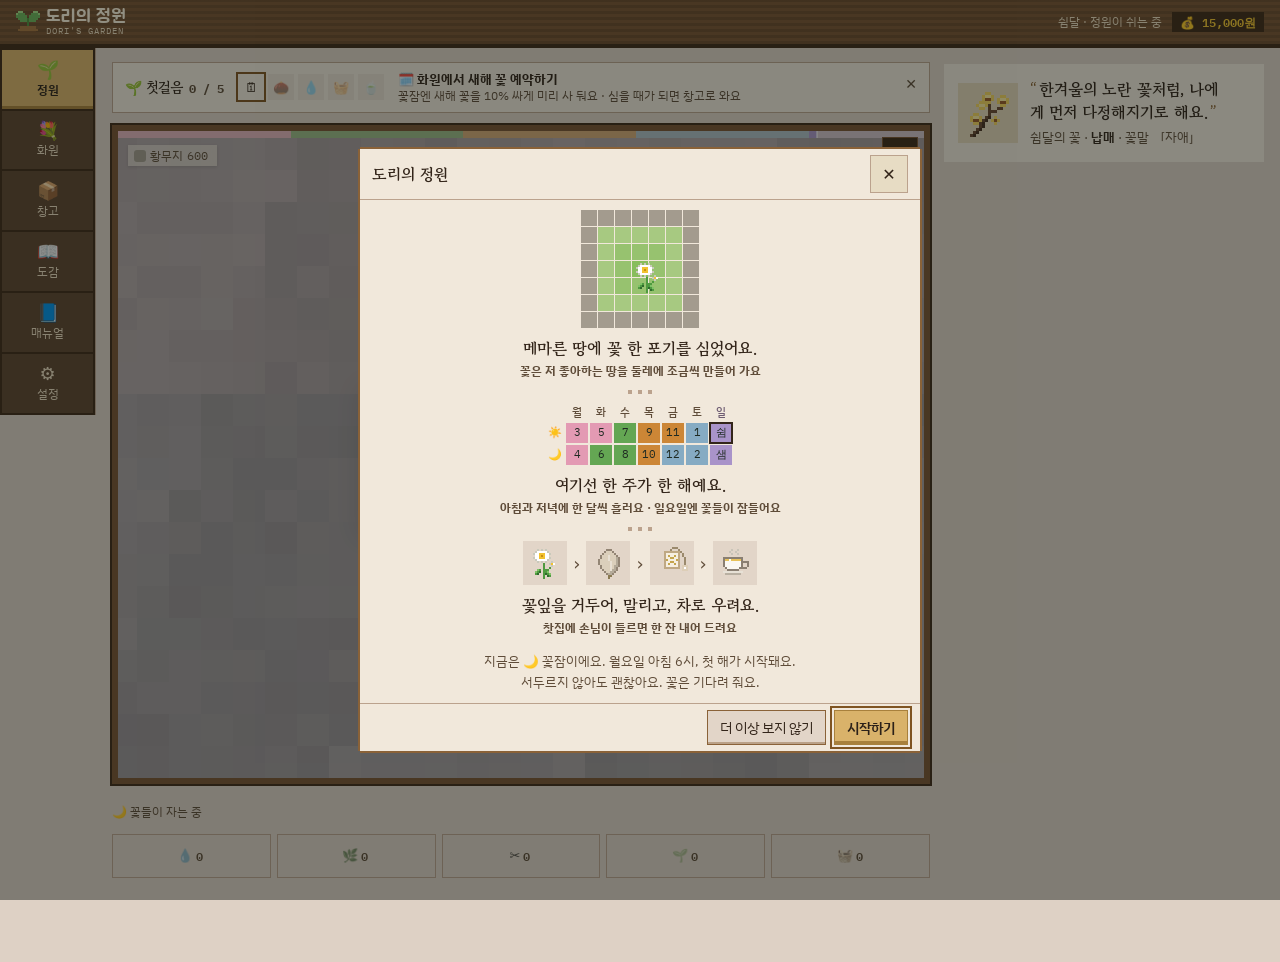
==== commit d6f413cc: "style: 칭호 나무 액자 · 돌봄 줄은 지도 아래 · 공유는 지도 위 (P88-01) Co-Authored-By: Claude Opus 5.5 <noreply@anthropic" ====
--- a/flower-land/index.html
+++ b/flower-land/index.html
@@ -45,11 +45,6 @@
           <div class="stack" style="min-width:0">
             <div id="guideBox" class="today"></div>
             <div class="tray" id="tray" hidden></div>
-            <div class="hintbar">
-              <span class="msg" id="hint"></span>
-              <span class="needs" id="needs" aria-label="돌볼 꽃"></span>
-              <button type="button" class="share-btn" id="shareBtn" title="정원 그림을 인스타 스토리로">↗ 공유</button>
-            </div>
             <div class="mapwrap">
               <div class="mapframe">
                 <div class="yearstrip" id="yearBox" role="img" aria-label="올해의 흐름"></div>
@@ -64,8 +59,14 @@
                 <div class="snack" id="snack" role="status" hidden></div>
                 <div class="legend2 on-map" id="legend2"></div>
                 <button type="button" class="map-zoom" id="mapZoom" aria-pressed="false" title="지도 크기 바꾸기">🔍</button>
+                <button type="button" class="share-btn map-share" id="shareBtn" title="정원 그림을 인스타로">↗ 공유</button>
               </div>
               <div class="emptyhint" id="restBanner" hidden><div class="box"><button type="button" class="iconbtn restclose" data-rest="close" aria-label="닫기">✕</button><b>🌙 꽃잠이에요</b><span class="muted rest-long" style="font-size: var(--fs-md)">꽃들이 자고 있어요 · 옮겨심기 · 번식 · 돌보기와 핀 채 잠든 꽃 거두기는 돼요. 블렌드를 만들거나 새해 꽃을 예약해 보세요.</span><span class="muted rest-short">옮겨심기 · 번식 · 돌보기 · 거두기는 돼요</span></div></div>
+            </div>
+            <!-- P88-02 안내 줄 · 돌봄 칩은 지도 아래 -->
+            <div class="hintbar">
+              <span class="msg" id="hint"></span>
+              <span class="needs" id="needs" aria-label="돌볼 꽃"></span>
             </div>
           </div>
           <div class="sidecol">
--- a/flower-land/style.css
+++ b/flower-land/style.css
@@ -221,8 +221,10 @@
 .needs .nd.on b { color: var(--k); }
 .share-btn { display: inline-flex; align-items: center; gap: var(--sp-1); border: 1px solid var(--line); background: var(--sunk); border-radius: var(--r-pill); padding: 1px var(--sp-5); font-size: var(--fs-md); color: var(--ink); white-space: nowrap; }   /* P55 ↗ 인스타 스토리 공유 */
 .share-btn:hover { box-shadow: inset 0 0 0 1px var(--accent); }
-.share-pv { display: grid; place-items: center; }
-.share-img { display: block; width: auto; height: auto; max-width: 100%; max-height: min(58vh, 520px); aspect-ratio: 9 / 16; border: 1px solid var(--line); image-rendering: auto; }   /* 1080px 그림을 작게 줄여 보여 주니 부드럽게 (pixelated면 글씨가 깨짐) — 지도 도트는 그림 안에서 이미 정수배 */
+.share-modes { display: flex; flex-wrap: wrap; justify-content: center; gap: var(--sp-3); margin-bottom: var(--sp-4); }   /* P87-02 게시물 · 스토리 한 장 */
+.share-row { display: flex; overflow-x: auto; scroll-snap-type: x mandatory; -webkit-overflow-scrolling: touch; }   /* 간격 0 — 몇 번째 장인지 scrollLeft로 셈 */
+.share-pv { flex: 0 0 100%; min-width: 0; display: grid; place-items: center; scroll-snap-align: center; }
+.share-img { display: block; width: auto; height: auto; max-width: 100%; max-height: min(58vh, 520px); border: 1px solid var(--line); image-rendering: auto; }   /* 1080px 그림을 작게 줄여 보여 주니 부드럽게 (pixelated면 글씨가 깨짐) — 지도 도트는 그림 안에서 이미 정수배 */
 .share-note { text-align: center; margin: var(--sp-5) 0 0; }
 .btn.care { background: var(--k); border-color: var(--k); color: #fff; font-weight: 600; }
 .btn.care:hover { filter: brightness(1.08); }
@@ -1612,9 +1614,7 @@
 .needs .nd.on b, :root:not([data-theme="light"]) .needs .nd.on b, :root[data-theme="dark"] .needs .nd.on b { color: var(--ink); }
 .needs .nd.nd-all { flex: 3 1 150px; padding: 0 var(--sp-5); background: var(--gold); color: var(--gold-ink); box-shadow: inset 0 -3px 0 var(--gold-edge); }
 .needs .nd.nd-all b, :root:not([data-theme="light"]) .needs .nd.nd-all b, :root[data-theme="dark"] .needs .nd.nd-all b { color: var(--gold-ink); }
-.hintbar { position: relative; }
-.needs .nd-say { padding-right: 72px; min-height: 32px; display: flex; align-items: center; }
-.share-btn { position: absolute; right: 0; top: 0; min-height: 32px; border-color: var(--frame); }
+.needs .nd-say { min-height: 32px; display: flex; align-items: center; }
 .mapframe { border: 6px solid var(--wood); outline: 2px solid var(--wood-edge); outline-offset: 0; box-shadow: none; background: var(--wood-edge); }
 .mapscroll { overflow: auto; max-width: 100%; overscroll-behavior-x: contain; -webkit-overflow-scrolling: touch; scrollbar-width: thin; scrollbar-color: var(--wood-muted) var(--wood-edge); }
 .mapscroll:focus-visible { outline: 2px solid var(--gold); outline-offset: -2px; }
@@ -1650,3 +1650,17 @@
 .fs-step b { color: var(--ink); }
 .q-row.done .q-st { color: var(--val-down); }
 .wkpx b.rest { color: color-mix(in srgb, var(--rest) 50%, var(--ink)); }
+/* P88-01 대표 칭호는 작은 나무 액자 위에: 22px 그림 ×2 = 44px + 테두리 — 위 막대 높이 안. 휴대폰은 막대 두 줄 높이를 왼쪽에서 씀 */
+.brand .logo-ttl { width: 48px; height: 48px; display: grid; place-items: center; margin-block: -8px -10px; border: 2px solid var(--wood-edge); background: #f6eedc; box-shadow: 0 0 0 1px var(--gold-edge); }
+.brand .logo-ttl[hidden] { display: none; }
+.brand .logo-ttl img, .brand .logo-ttl.top-deco img[width="22"] { width: 44px; height: 44px; margin: 0; }
+.brand .logo-ttl.top-deco img { width: 32px; height: 32px; margin: 0; }
+@media (max-width: 640px) {
+  .topbar:has(.brand.has-ttl) { padding-left: calc(var(--sp-8) + 48px + var(--sp-5)); }
+  .brand .logo-ttl { position: absolute; left: var(--sp-8); top: 50%; margin: -24px 0 0; }
+}
+/* P88-03 공유는 지도 위 🔍 아래 — 틀에 붙어 지도가 끌려도 그 자리. 끌 때 단추 밑 칸이 드러나게 지도 오른쪽에 여유(.pan-x) */
+.share-btn.map-share { position: absolute; right: var(--sp-3); top: calc(var(--sp-3) + 36px + var(--sp-2)); z-index: 3; min-height: 36px; padding: 0 var(--sp-4); background: var(--wood-edge); border-color: var(--wood); color: var(--wood-ink); }
+.mapscroll.pan-x .mapinner { margin: 0 72px 0 0; }
+/* P88-02 돌봄 줄이 지도 아래로 가서, 넓은 화면은 지도 틀 높이를 창에 맞춰 돌봄 줄이 첫 화면에 보이게 (넘는 만큼은 끌어서 봐요) */
+@media (min-width: 601px) { .mapscroll { max-height: max(320px, calc(100dvh - 224px)); } }
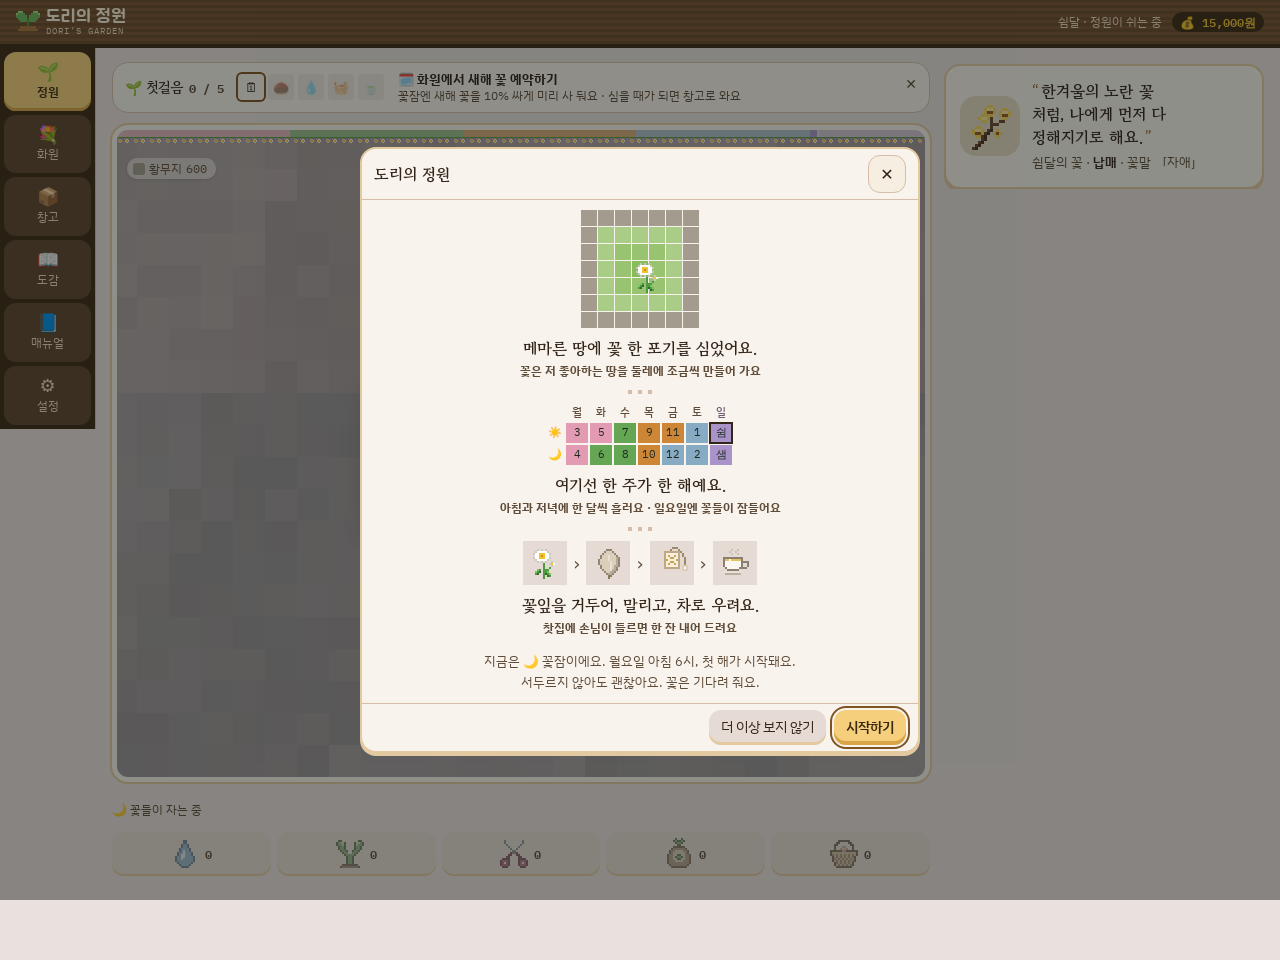
==== commit 3aeeadb0: "feat: 돌봄 · 지도 단추 새 픽셀 아이콘과 꽃 줄 (P89-03) Co-Authored-By: Claude Opus 5.5 <noreply@anthropic.com>" ====
--- a/flower-land/index.html
+++ b/flower-land/index.html
@@ -58,8 +58,11 @@
                 <div class="emptyhint" id="emptyMap" hidden></div>
                 <div class="snack" id="snack" role="status" hidden></div>
                 <div class="legend2 on-map" id="legend2"></div>
-                <button type="button" class="map-zoom" id="mapZoom" aria-pressed="false" title="지도 크기 바꾸기">🔍</button>
-                <button type="button" class="share-btn map-share" id="shareBtn" title="정원 그림을 인스타로">↗ 공유</button>
+                <!-- P89-01 지도 위 단추: 세로로 나란히, 겹치지 않게 · 그림은 app-garden.js가 넣음 -->
+                <div class="map-tools">
+                  <button type="button" class="map-zoom" id="mapZoom" aria-pressed="false" title="지도 크기 바꾸기" aria-label="지도 크기 바꾸기">🔍</button>
+                  <button type="button" class="share-btn map-share" id="shareBtn" title="정원 그림을 인스타로" aria-label="공유">↗ 공유</button>
+                </div>
               </div>
               <div class="emptyhint" id="restBanner" hidden><div class="box"><button type="button" class="iconbtn restclose" data-rest="close" aria-label="닫기">✕</button><b>🌙 꽃잠이에요</b><span class="muted rest-long" style="font-size: var(--fs-md)">꽃들이 자고 있어요 · 옮겨심기 · 번식 · 돌보기와 핀 채 잠든 꽃 거두기는 돼요. 블렌드를 만들거나 새해 꽃을 예약해 보세요.</span><span class="muted rest-short">옮겨심기 · 번식 · 돌보기 · 거두기는 돼요</span></div></div>
             </div>
--- a/flower-land/style.css
+++ b/flower-land/style.css
@@ -11,7 +11,7 @@
 /* Layout: 위 막대(날짜·계절 시계·돈) + 탭 8개(정원·화원·제다실·찻집·창고·도감기록·매뉴얼·설정). PC는 왼쪽 탭과 오른쪽 상태창, 휴대폰은 아래 탭과 아래에서 올라오는 상태창 */
 :root {
   /* P86-01 🪵 나무 선반: 낮은 쪽지 종이 + 밝은 나무, 밤은 어두운 나무. 재질 규칙은 파일 맨 끝 "── 나무 선반 (P86)" */
-  --bg: #e7dcc4; --panel0: #f6eedc; --sunk0: #ebe0c8; --ink: #33251a; --muted: #5f4c39; --line0: #c0a67c;
+  --bg: #f6eee0; --panel0: #fffaf0; --sunk0: #f0e7d6; --ink: #33251a; --muted: #5f4c39; --line0: #e3c9a0;
   --accent: #7f5422; --accent-ink: #fff8ea; --good: #2f6b3a; --warn: #8a4c18;
   --wood: #7a5433; --wood-dk: #5e4530; --wood-edge: #3f2a18; --wood-ink: #fdf3df; --wood-muted: #ecdcc0; --frame: #8a6238;
   --spring: #e39ab3; --summer: #64a653; --autumn: #cc8636; --winter: #86abc3; --rest: #a993c9; --seed: #8a6a44;
@@ -23,7 +23,7 @@
   --fs: 1; --u: calc(var(--fs) * 0.0625rem);
   /* P57 디자인 토큰 — 새 규칙은 이 값만 씀 (아래 "디자인 규칙" 주석) */
   --sp-1: 2px; --sp-2: 4px; --sp-3: 6px; --sp-4: 8px; --sp-5: 10px; --sp-6: 12px; --sp-7: 14px; --sp-8: 16px;
-  --r-xs: 0; --r-sm: 0; --r-md: 0; --r-lg: 0; --r-xl: 0; --r-pill: 0; --r-dot: 0;
+  --r-xs: 6px; --r-sm: 12px; --r-md: 12px; --r-lg: 12px; --r-xl: 16px; --r-pill: 10px; --r-dot: 4px;
   --fs-xs: calc(11 * var(--u)); --fs-sm: calc(12 * var(--u)); --fs-md: calc(13 * var(--u)); --fs-base: calc(14 * var(--u)); --fs-lg: calc(16 * var(--u)); --fs-xl: calc(18 * var(--u)); --fs-2xl: calc(20 * var(--u));
   --card-min-xs: 96px; --card-min-s: 120px; --card-min: 180px; --card-min-m: 220px; --card-min-l: 250px; --card-min-xl: 300px;
 }
@@ -1549,7 +1549,6 @@
   :root[data-big] { --nav-h: 140px; }
   :root[data-big] nav.tabs { grid-auto-flow: row; grid-template-columns: repeat(5, minmax(0, 1fr)); }
   :root[data-big] nav.tabs:has(button[data-tab="forest"]:not([hidden])) { grid-template-columns: repeat(6, minmax(0, 1fr)); }
-  :root[data-big] nav.tabs button[aria-selected="true"] { box-shadow: none; background: color-mix(in srgb, var(--accent) 18%, transparent); }   /* 두 줄이면 윗줄 표시가 위 칸과 헷갈려 배경으로 */
 }
 /* P28-03 🧩 땅 무늬 범례: 색 네모 대신 16px 무늬 그림 (정수배) */
 .sw.pat { width: 16px; height: 16px; background-size: 16px 16px; image-rendering: pixelated; border-radius: 0; box-shadow: inset 0 0 0 1px rgba(0,0,0,.18); }
@@ -1580,12 +1579,9 @@
 
 /* ── 나무 선반 (P86, 11-06 사용자 시안 2): 찻집 카운터의 나무 · 쪽지 종이를 게임 전체 재질로
    토큰  --wood · --wood-dk · --wood-edge 나무 / --wood-ink · --wood-muted 나무 위 글자 / --frame 판 테두리 / --gold · --gold-ink · --gold-edge 주 단추 · 고른 탭(낮 · 밤 같음)
-   모서리 --r-* 는 모두 0. 판은 --pxb: 그림자 네 개로 네 귀가 한 칸씩 비는 도트 테두리(자식을 자르지 않음). 새 판 클래스는 아래 :is 목록에 더함
    색 글자는 바탕과 4.5:1 이상 — 나무 위 글자는 --wood-ink · --wood-muted만 */
 :root { --gold: #d9b26a; --gold-ink: #2c2119; --gold-edge: #a8803c;
-  --pxb: 0 -2px 0 0 var(--frame), 0 2px 0 0 var(--frame), -2px 0 0 0 var(--frame), 2px 0 0 0 var(--frame);
   --plank: repeating-linear-gradient(0deg, color-mix(in srgb, var(--wood) 88%, #000000) 0 3px, var(--wood) 3px 6px); }
-:is(.shopcard, .status, .cafe, .cab-empty, .shop-news, .blendbox, .modal, .counter) { border: 0; box-shadow: var(--pxb); }
 .cabcard.drying { box-shadow: none; outline: 2px dashed var(--frame); outline-offset: 0; }
 .btn { border-color: var(--frame); background: var(--sunk); box-shadow: inset 0 -2px 0 color-mix(in srgb, var(--frame) 45%, transparent); }
 .btn:hover:not(:disabled) { border-color: var(--wood-edge); }
@@ -1625,7 +1621,7 @@
 .ring-btn { width: 44px; height: 44px; margin: -22px 0 0 -22px; }
 /* 찻집: 티백은 선반 위 도트 그림 */
 #p-cab .stack > .cabgrid { grid-template-columns: repeat(auto-fill, minmax(min(100%, var(--card-min-s)), 1fr)); gap: var(--sp-6) 0; }
-#p-cab .stack > .cabgrid .teacard { background: none; box-shadow: none; padding: 0 var(--sp-3) var(--sp-3); text-align: center; justify-items: center; }
+#p-cab .stack > .cabgrid .teacard { border: 0; background: none; box-shadow: none; padding: 0 var(--sp-3) var(--sp-3); text-align: center; justify-items: center; }
 #p-cab .stack > .cabgrid .teacard .sc-art { width: calc(100% + 2 * var(--sp-3)); margin-inline: calc(-1 * var(--sp-3)); height: 76px; place-items: end center; background: none; border-radius: 0; border-bottom: 8px solid var(--wood); box-shadow: 0 3px 0 var(--wood-edge); }
 #p-cab .stack > .cabgrid .teacard .sc-to, #p-cab .stack > .cabgrid .teacard .sc-bloom { display: none; }
 #p-cab .stack > .cabgrid .teacard .sc-form { top: 0; left: var(--sp-2); }
@@ -1660,7 +1656,66 @@
   .brand .logo-ttl { position: absolute; left: var(--sp-8); top: 50%; margin: -24px 0 0; }
 }
 /* P88-03 공유는 지도 위 🔍 아래 — 틀에 붙어 지도가 끌려도 그 자리. 끌 때 단추 밑 칸이 드러나게 지도 오른쪽에 여유(.pan-x) */
-.share-btn.map-share { position: absolute; right: var(--sp-3); top: calc(var(--sp-3) + 36px + var(--sp-2)); z-index: 3; min-height: 36px; padding: 0 var(--sp-4); background: var(--wood-edge); border-color: var(--wood); color: var(--wood-ink); }
-.mapscroll.pan-x .mapinner { margin: 0 72px 0 0; }
 /* P88-02 돌봄 줄이 지도 아래로 가서, 넓은 화면은 지도 틀 높이를 창에 맞춰 돌봄 줄이 첫 화면에 보이게 (넘는 만큼은 끌어서 봐요) */
 @media (min-width: 601px) { .mapscroll { max-height: max(320px, calc(100dvh - 224px)); } }
+/* P88-06 카드 격자: 칸 높이는 같은 줄끼리 같고(격자가 늘림) 단추 줄은 카드 맨 아래 — 글 길이가 달라도 옆 칸과 같은 높이. 세로로 쌓는 카드는 flex, 첫 단추 줄에 위 여백 auto (이어진 단추는 그 아래로) */
+:is(.shopcard, .decotile) { display: flex; flex-direction: column; }
+:is(.shopcard, .decotile) > * { min-width: 0; }
+.decotile, #p-cab .stack > .cabgrid .teacard { align-items: center; }
+:is(.shopcard, .decotile) > :is(.btn, .cc-acts, .sc-buy, .rv-acts):not(.btn + *, .cc-acts + *, .sc-buy + *) { margin-top: auto; }
+
+/* ── 젤리 도트 (P89, 11-06 사용자 시안 3): 단추와 UI는 둥근 사각형, 도트 그림과 지도 칸은 네모 그대로
+   둥글기 --r-sm 12px 단추 · 칩 · 탭 / --r-xl 16px 카드 · 지도 틀 · 창 / --r-pill 10px 작은 칩 / --r-xs 6px / --r-dot 4px 작은 점
+   단추 말투 면 + 아래 두께(inset 그림자) · 누르면 --press만큼 내려가고 두께가 줄어요 (움직임 줄이기면 안 내려감)
+   돌봄 젤리는 --k를 --jelly-base에 섞어요 — 낮 · 밤은 --jelly-* 값만 바뀜. 판 테두리는 --edge */
+:root { --gold: #f6cf7d; --gold-ink: #3a2a14; --gold-edge: #d9a447; --edge: #e3c9a0; --jelly-base: #ffffff; --jelly-a: 30%; --jelly-b: 60%; --press: 2px; --cream: #fff3cf; --cream-edge: #e8c98a; }
+@media (prefers-color-scheme: dark) { :root:not([data-theme="light"]) { --edge: #6e5238; --jelly-base: #33261b; --jelly-a: 34%; --jelly-b: 62%; } }
+:root[data-theme="dark"] { --edge: #6e5238; --jelly-base: #33261b; --jelly-a: 34%; --jelly-b: 62%; }
+@media (prefers-reduced-motion: reduce) { :root { --press: 0px; } }
+/* 판: 얇은 테두리 + 아래 두께 */
+:is(.shopcard, .status, .cafe, .cab-empty, .shop-news, .blendbox, .modal, .counter) { border: 2px solid var(--edge); border-radius: var(--r-xl); box-shadow: 0 3px 0 var(--edge); }
+.cabcard.drying { outline: 0; box-shadow: none; border-style: dashed; }
+.wallet { border-color: var(--edge); }
+.brand .logo-ttl { border-radius: var(--r-xs); overflow: hidden; }
+/* 단추 */
+.btn { border: 0; border-radius: var(--r-sm); background: var(--sunk); box-shadow: inset 0 -3px 0 var(--edge); padding-bottom: calc(var(--sp-3) + 2px); }
+.btn:hover:not(:disabled) { filter: brightness(1.04); }
+.btn:active:not(:disabled) { transform: translateY(var(--press)); box-shadow: inset 0 -1px 0 var(--edge); }
+.btn.primary { background: var(--gold); color: var(--gold-ink); box-shadow: inset 0 -4px 0 var(--gold-edge); }
+.btn.primary:active:not(:disabled) { box-shadow: inset 0 -1px 0 var(--gold-edge); }
+.btn.care { background: color-mix(in srgb, var(--k) var(--jelly-a), var(--jelly-base)); color: var(--ink); box-shadow: inset 0 -3px 0 color-mix(in srgb, var(--k) var(--jelly-b), var(--jelly-base)); }
+#p-shop .shopcard .btn.primary:not(:disabled) { background: color-mix(in srgb, var(--good) 22%, var(--jelly-base)); color: var(--ink); box-shadow: inset 0 -4px 0 color-mix(in srgb, var(--good) 50%, var(--jelly-base)); }
+#p-shop .shopcard .btn.primary:hover:not(:disabled) { background: var(--gold); color: var(--gold-ink); box-shadow: inset 0 -4px 0 var(--gold-edge); }
+.stepper { border-radius: var(--r-sm); }
+nav.tabs { gap: var(--sp-2); padding: var(--sp-2); padding-bottom: calc(var(--sp-2) + env(safe-area-inset-bottom, 0px)); }
+nav.tabs button { border-radius: var(--r-sm); }
+nav.tabs button[aria-selected="true"] { box-shadow: inset 0 -3px 0 var(--gold-edge); }
+/* 돌봄 칸 */
+.needs .nd { border-radius: var(--r-sm); gap: var(--sp-2); background: color-mix(in srgb, var(--k) var(--jelly-a), var(--jelly-base)); box-shadow: inset 0 -4px 0 color-mix(in srgb, var(--k) var(--jelly-b), var(--jelly-base)); color: var(--ink); }
+.needs .nd span { display: inline-flex; }
+.needs .nd:not(.on) { background: var(--sunk); box-shadow: inset 0 -2px 0 var(--edge); color: var(--muted); }
+.needs .nd:not(.on) span { filter: saturate(.5); opacity: .7; }
+.needs .nd.on:hover { box-shadow: inset 0 -4px 0 color-mix(in srgb, var(--k) var(--jelly-b), var(--jelly-base)), 0 0 0 2px color-mix(in srgb, var(--k) var(--jelly-b), var(--jelly-base)); }
+.needs .nd.on:active { transform: translateY(var(--press)); box-shadow: inset 0 -1px 0 color-mix(in srgb, var(--k) var(--jelly-b), var(--jelly-base)); }
+.needs .nd.nd-all { box-shadow: inset 0 -4px 0 var(--gold-edge); }
+.needs .nd.nd-all img.px { vertical-align: -3px; }
+.ring-btn { border-radius: var(--r-sm); border-width: 0; background: color-mix(in srgb, var(--k) var(--jelly-a), var(--jelly-base)); box-shadow: inset 0 -3px 0 color-mix(in srgb, var(--k) var(--jelly-b), var(--jelly-base)), 0 2px 4px rgba(0, 0, 0, .25); }
+.ct .ci img.px, .ring-btn img.px, .needs img.px, .suptile .si img.px { image-rendering: pixelated; }
+.ring-btn img.px { width: 32px; height: 32px; }
+.ct .ci img.px { width: 16px; height: 16px; }
+/* 지도: 틀 · 꽃 줄 · 위 단추 */
+.mapframe { border: 5px solid var(--panel); outline: 2px solid var(--edge); border-radius: var(--r-xl); background: var(--sunk); }
+.yearstrip { position: relative; }
+.yearstrip::after { content: ""; position: absolute; left: 0; right: 0; top: 100%; height: 16px; z-index: 2; pointer-events: none; background: var(--garland) repeat-x 0 0 / 16px 16px; image-rendering: pixelated; }
+.legend2.on-map { top: 28px; }
+.map-tools { position: absolute; right: var(--sp-4); top: 28px; z-index: 3; display: grid; gap: var(--sp-4); }
+.map-zoom, .share-btn.map-share { position: static; display: grid; place-items: center; width: 44px; height: 44px; min-height: 0; padding: 0 0 var(--sp-1); border: 0; border-radius: var(--r-sm); background: var(--cream); box-shadow: inset 0 -3px 0 var(--cream-edge), 0 2px 0 rgba(0, 0, 0, .18); }
+.map-zoom[aria-pressed="true"] { background: var(--gold); box-shadow: inset 0 -3px 0 var(--gold-edge), 0 2px 0 rgba(0, 0, 0, .18); }
+.map-zoom:active, .share-btn.map-share:active { transform: translateY(var(--press)); box-shadow: inset 0 -1px 0 var(--cream-edge); }
+.map-zoom img.px, .map-share img.px { display: block; image-rendering: pixelated; }
+.mapscroll.pan-x .mapinner { margin: 0 60px 0 0; }
+.needs .nd.on, .needs .nd.on:not(.nd-all) { background: color-mix(in srgb, var(--k) var(--jelly-a), var(--jelly-base)); box-shadow: inset 0 -4px 0 color-mix(in srgb, var(--k) var(--jelly-b), var(--jelly-base)); }
+.needs .nd.nd-all, .needs .nd.nd-all.on { background: var(--gold); box-shadow: inset 0 -4px 0 var(--gold-edge); }
+.cf-slip.done { opacity: 1; }
+.cf-slip.done b { color: var(--muted); }
+.cf-slip.done .cf-sh { color: var(--good); }
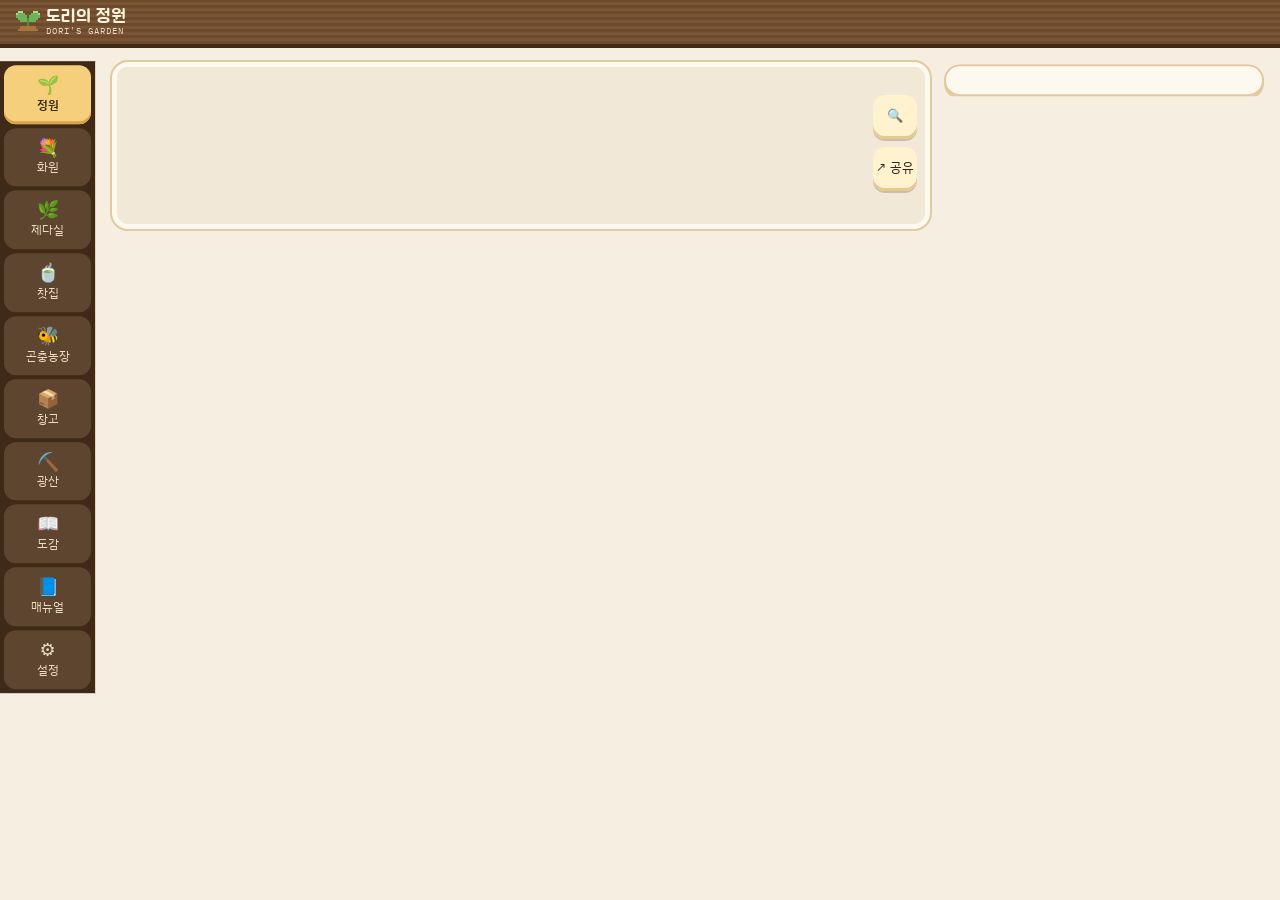
==== commit 783a0727: "refactor: 엔진을 브라우저용 한 파일로 묶어 전역엔 Engine 하나만 (P94) - 엔진 조각 10개를 함수 하나로 묶은 engine.js를 serve.js와 build-" ====
--- a/flower-land/index.html
+++ b/flower-land/index.html
@@ -121,22 +121,12 @@
 <div class="tip" id="tip" hidden></div>
 <div id="modalRoot"></div>
 
-<script src="engine-base.js"></script>
-<script src="engine-state.js"></script>
-<script src="engine-progress.js"></script>
-<script src="engine-actions.js"></script>
-<script src="engine-journal.js"></script>
-<script src="engine-mine-mail.js"></script>
-<script src="engine-decos.js"></script>
-<script src="engine-auto.js"></script>
-<script src="engine-long.js"></script>
-<script src="engine-save.js"></script>
-<script src="engine.js?v=p66"></script>
+<script src="engine.js?v=p94"></script>
 <script src="drive.js"></script>
 <script src="sprites.js"></script>
 <script src="decos.js"></script>
 <script src="titles.js"></script>
-<script src="app.js?v=p66"></script>
+<script src="app.js?v=p94"></script>
 <script src="app-journal.js"></script>
 <script src="app-garden.js"></script>
 <script src="app-mine.js"></script>
--- a/flower-land/style.css
+++ b/flower-land/style.css
@@ -841,8 +841,6 @@
 @media (max-width: 520px) { .ws-card .dk-buy { grid-auto-flow: column; grid-template-columns: minmax(0, 1fr) minmax(0, 1fr); } }
 .ws-card .dk-buy .btn { white-space: nowrap; }
 .ws-card.can { border-color: var(--accent); box-shadow: inset 3px 0 0 var(--accent); }
-.mine-extra { display: grid; gap: var(--sp-7); max-width: 560px; margin-top: var(--sp-7); }   /* 🧺 입구 선반 · 🔆 공방 (10-31 곤충농장에서 옮김) */
-@media (min-width: 1100px) { .mine-extra { max-width: 1040px; grid-template-columns: minmax(0, 1fr) minmax(0, 1fr); align-items: start; } }
 .mine-main, .mine-side { display: grid; gap: var(--sp-5); align-content: start; min-width: 0; }
 .mine-side { gap: var(--sp-7); }
 .mine-pop > .note { margin: 0; }
@@ -878,6 +876,7 @@
 .mine-auto small { font-size: var(--fs-sm); line-height: 1.35; }
 .mine-auto small.warn { color: var(--warn); }
 .mine-auto .btn { flex: 0 0 auto; }
+.auto-budget { display: flex; flex-wrap: wrap; justify-content: center; gap: var(--sp-3); }   /* P91-02 쓸 돈 고르기 */
 .mine-sec { display: grid; gap: var(--sp-4); min-width: 0; }
 .mine-sub { margin: 0; font-size: var(--fs-base); font-weight: 700; }
 .mine-bag { display: grid; grid-template-columns: repeat(auto-fill, minmax(min(100%, var(--card-min-xs)), 1fr)); gap: var(--sp-5) var(--sp-4); }
@@ -925,8 +924,8 @@
 .fm-otxt { display: grid; gap: var(--sp-1); min-width: 0; }
 .fm-other .fm-grow { grid-column: 2 / -1; display: grid; grid-template-columns: minmax(0, 1fr) auto; align-items: center; gap: var(--sp-2) var(--sp-4); }
 @media (max-width: 480px) { .fm-grow { grid-template-columns: minmax(0, 1fr) !important; } .fm-grow .bn-btns { justify-content: flex-start; } }   /* 좁으면 단추가 글 아래로 */
-.fm-pantry, .fm-away { display: grid; gap: var(--sp-4); justify-items: start; }
-.fm-pantry .note, .fm-away .note { margin: 0; }
+.fm-away { display: grid; gap: var(--sp-4); justify-items: start; }
+.fm-away .note { margin: 0; }
 .decocard.locked .dk-art img { filter: grayscale(1); opacity: .4; }   /* 🌱 아직 안 열린 등급 장식 (P28-05-01) */
 .decocard.locked .dk-main b { color: var(--muted); }
 .decocard { display: grid; grid-template-columns: auto minmax(0, 1fr) auto; gap: var(--sp-6); align-items: center; padding: var(--sp-5) var(--sp-6); border: 1px solid var(--line); background: var(--panel); border-radius: var(--r-lg); }
